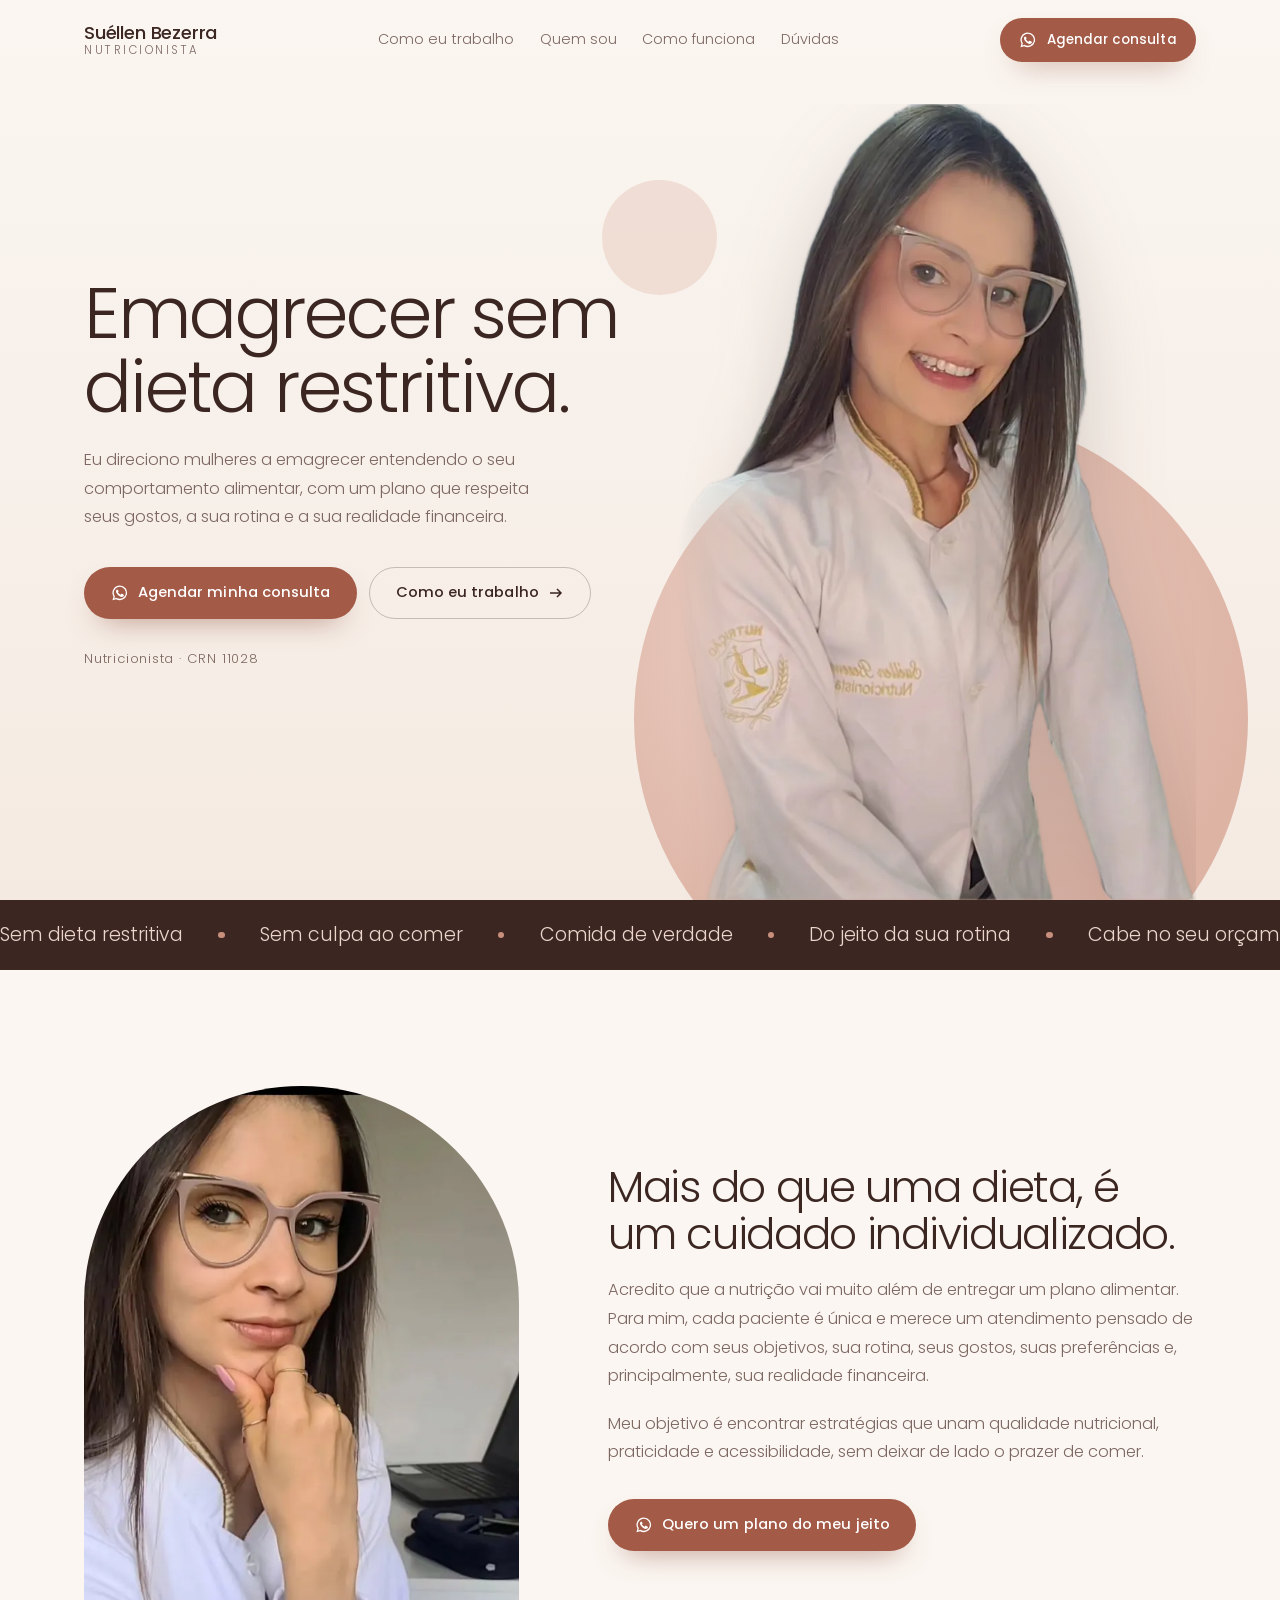
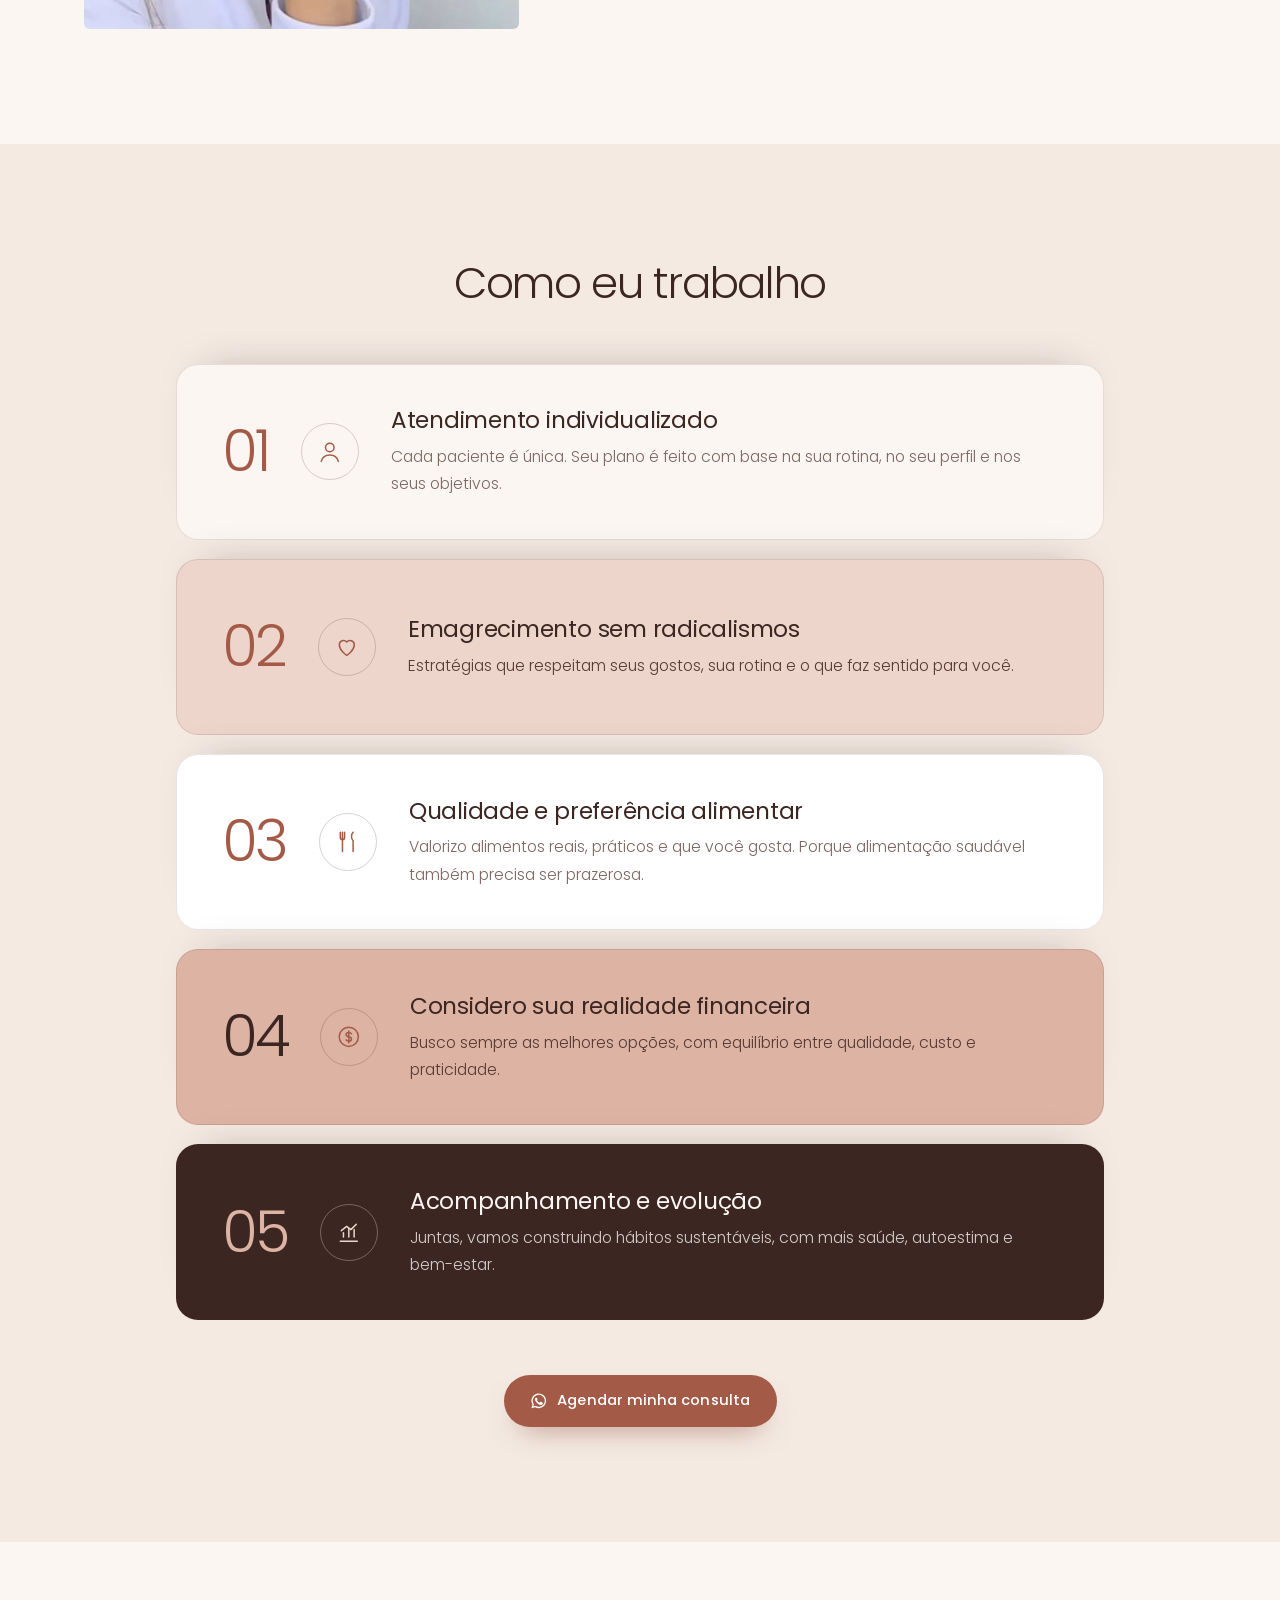
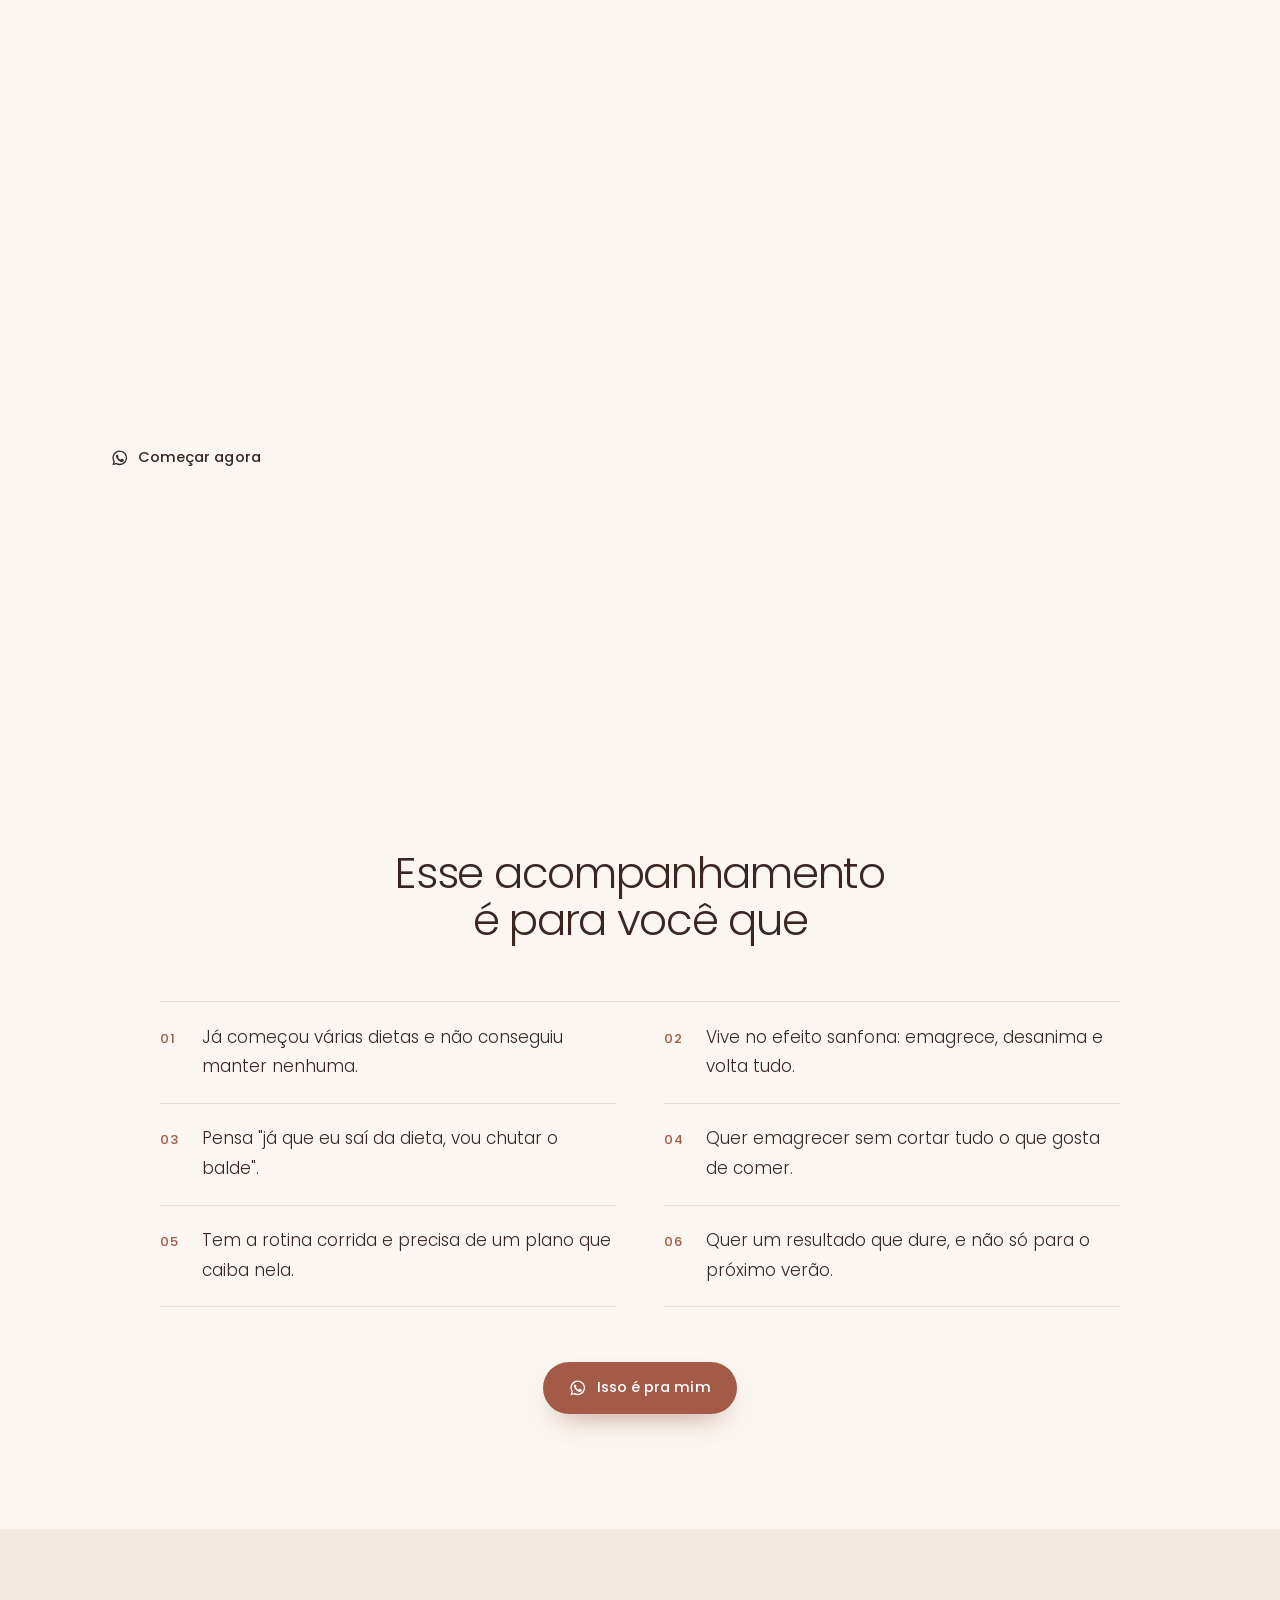
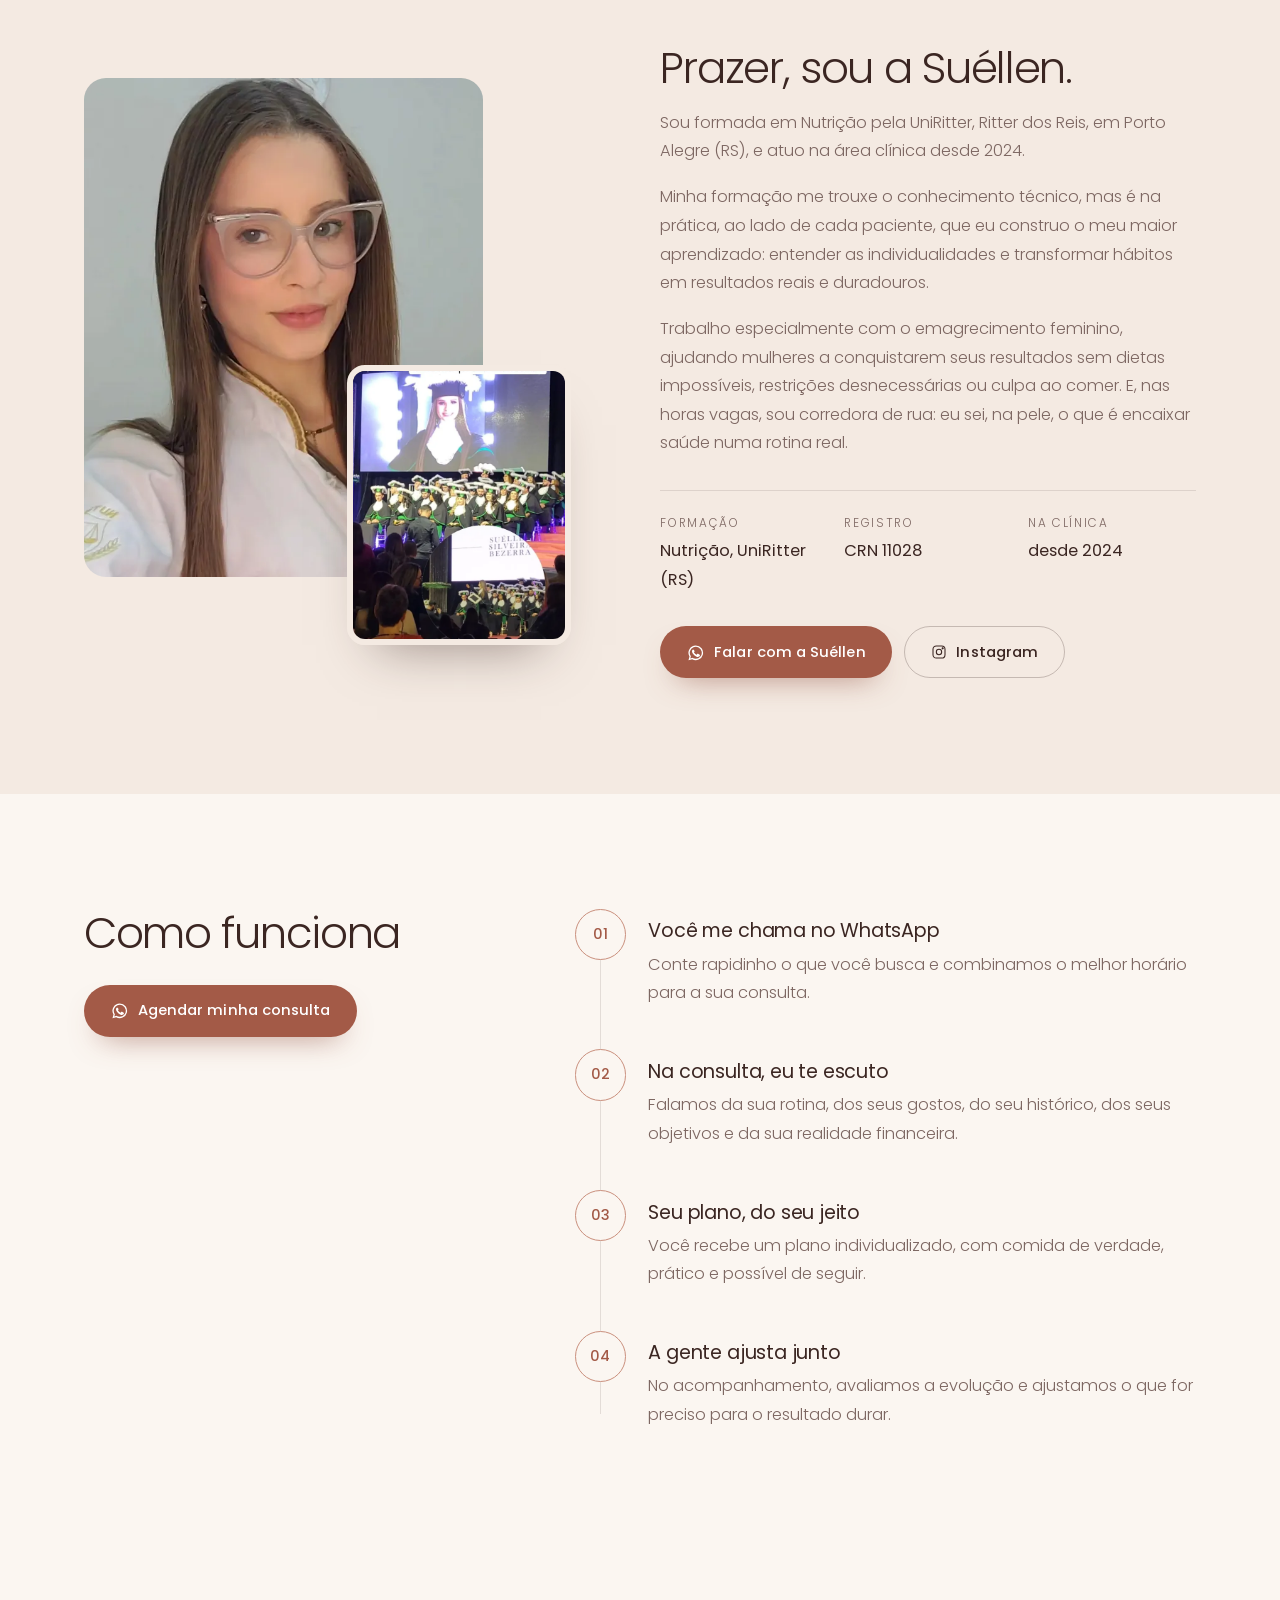
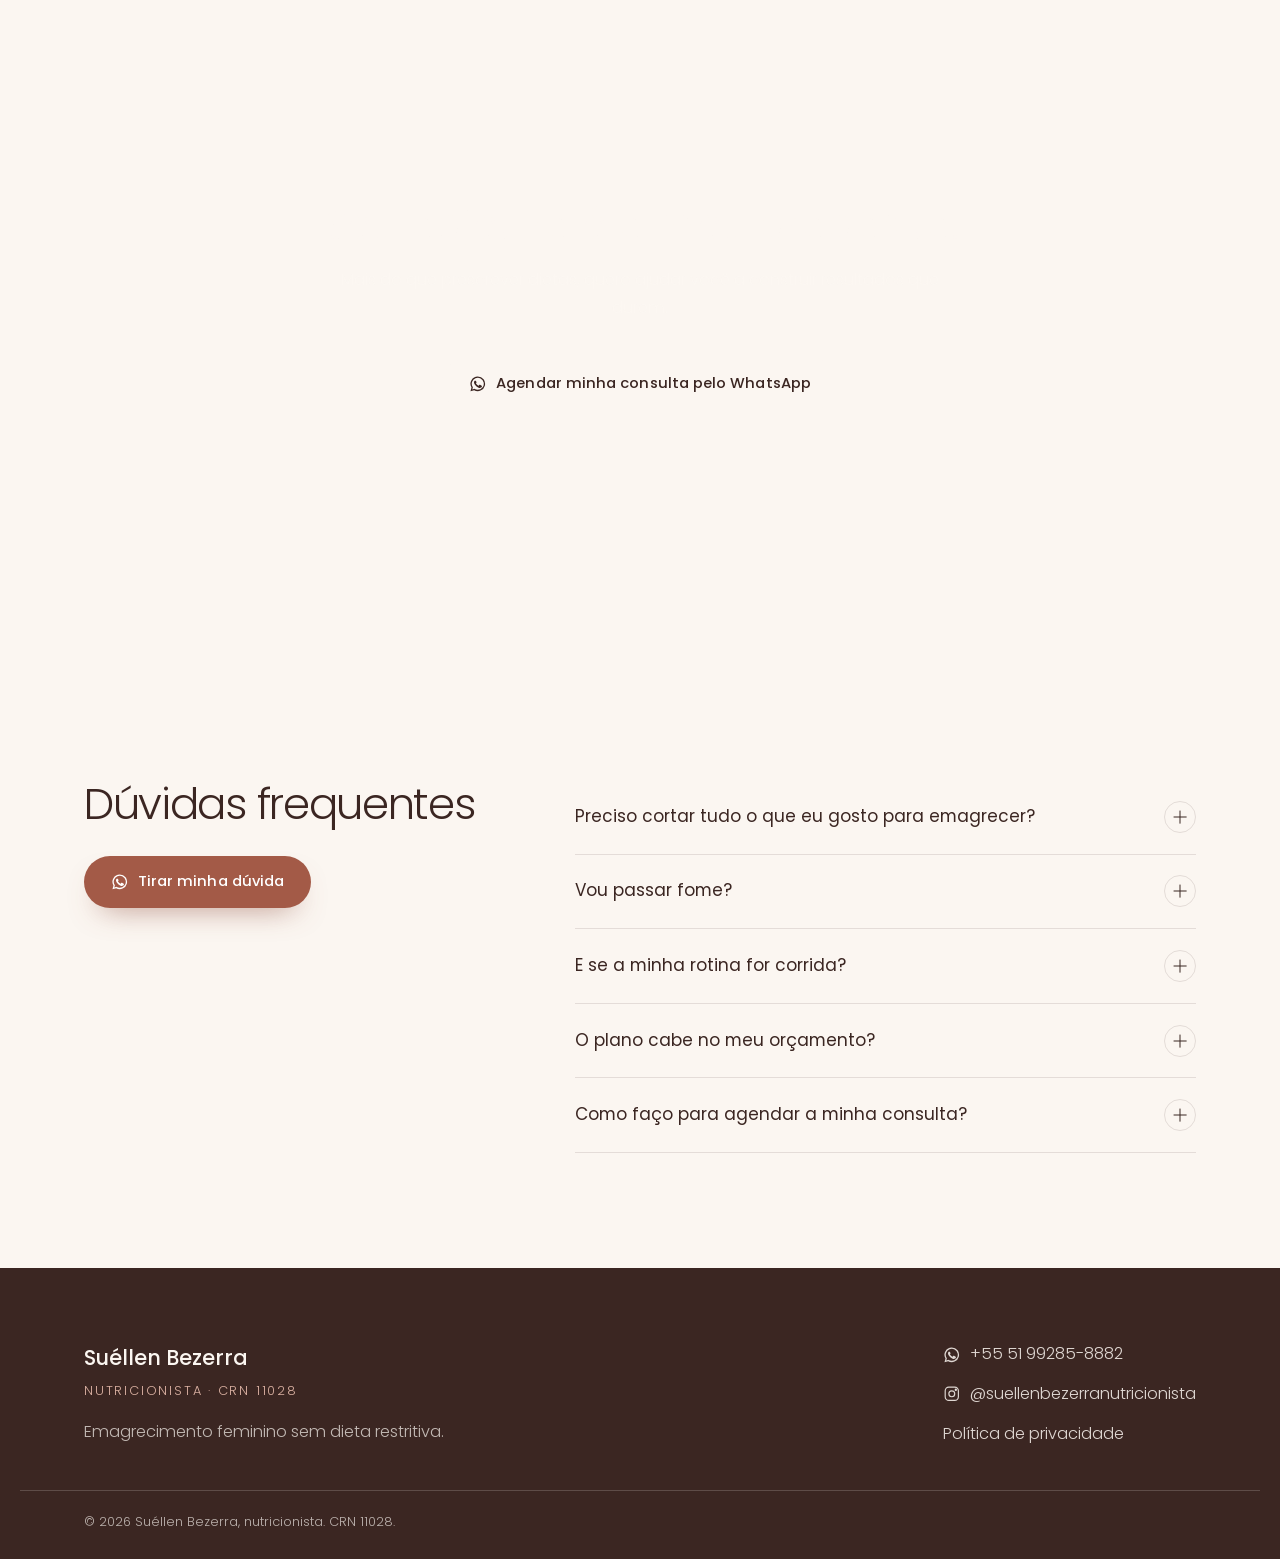
==== index.html @ 3ba5d3b3 "feat: Suellen Bezerra nutritionist landing with booking CTAs, parallax bands and stacked pillars Co-" ====
<!doctype html>
<html lang="pt-BR">
<head>
<meta charset="utf-8">
<meta name="viewport" content="width=device-width,initial-scale=1,viewport-fit=cover">
<title>Suéllen Bezerra | Nutricionista: emagrecimento feminino sem dieta restritiva</title>
<meta name="description" content="Nutricionista Suéllen Bezerra (CRN 11028): emagrecimento feminino sem dieta restritiva, com plano individualizado que respeita seus gostos, sua rotina e seu orçamento. Agende pelo WhatsApp.">
<meta name="robots" content="noindex,nofollow">
<link rel="canonical" href="https://suellenbezerra.vercel.app/">
<meta name="theme-color" content="#FBF6F1">
<meta property="og:type" content="website"><meta property="og:locale" content="pt_BR"><meta property="og:site_name" content="Suéllen Bezerra, nutricionista">
<meta property="og:title" content="Suéllen Bezerra | Nutricionista: emagrecimento feminino sem dieta restritiva"><meta property="og:description" content="Nutricionista Suéllen Bezerra (CRN 11028): emagrecimento feminino sem dieta restritiva, com plano individualizado que respeita seus gostos, sua rotina e seu orçamento. Agende pelo WhatsApp."><meta property="og:url" content="https://suellenbezerra.vercel.app/">
<meta property="og:image" content="https://suellenbezerra.vercel.app/assets/img/og-image.jpg"><meta name="twitter:card" content="summary_large_image">
<link rel="icon" href="/assets/img/favicon.png" type="image/png"><link rel="apple-touch-icon" href="/assets/img/apple-touch-icon.png">
<link rel="preload" href="/assets/fonts/poppins-300.woff2" as="font" type="font/woff2" crossorigin>
<link rel="preload" href="/assets/fonts/poppins-500.woff2" as="font" type="font/woff2" crossorigin>
<link rel="preload" as="image" imagesrcset="/assets/img/fotos/hero-700.webp 700w, /assets/img/fotos/hero-1100.webp 1100w" imagesizes="(max-width:760px) 100vw, 46vw" fetchpriority="high">
<script>document.documentElement.classList.add('js')</script>
<style>@font-face{font-family:"Poppins";src:url(/assets/fonts/poppins-300.woff2) format("woff2");font-weight:300;font-display:swap}@font-face{font-family:"Poppins";src:url(/assets/fonts/poppins-400.woff2) format("woff2");font-weight:400;font-display:swap}@font-face{font-family:"Poppins";src:url(/assets/fonts/poppins-500.woff2) format("woff2");font-weight:500;font-display:swap}@font-face{font-family:"Sans Reserva";src:local("Arial");size-adjust:112.5%}:root{--papel:#FBF6F1;--papel-2:#F4EAE2;--rose:#EDD5CB;--rose-2:#DDB3A4;--rose-3:#C98F7D;--terra:#A35A47;--terra-2:#8C4A39;--cacau:#3B2622;--cacau-2:#2B1B18;--tinta:#3B2622;--muted:#7D6762;--linha:rgba(59,38,34,.12);--linha-c:rgba(251,246,241,.18);--sans:"Poppins","Sans Reserva",Arial,sans-serif;--t-hero:clamp(2.6rem,5.6vw,5.4rem);--t-h2:clamp(1.9rem,3.4vw,3.2rem);--gutter:clamp(1.25rem,5vw,4rem);--maxw:1240px;--sec:clamp(4.5rem,9vw,8rem);--ease:cubic-bezier(.2,.8,.3,1);--r:22px}*,*::before,*::after{box-sizing:border-box}html{-webkit-text-size-adjust:100%;scroll-padding-top:6rem}body{margin:0;background:var(--papel);color:var(--tinta);font:300 1.02rem/1.75 var(--sans);-webkit-font-smoothing:antialiased;overflow-x:clip}img{display:block;max-width:100%;height:auto}a{color:inherit;text-decoration:none}h1,h2,h3,p,ul,ol,dl,dd,figure{margin:0}h1,h2{font-weight:300;line-height:1.08;letter-spacing:-.03em;text-wrap:balance}h3{font-weight:500;font-size:1.08rem;line-height:1.35;letter-spacing:-.01em}.wrap{width:100%;max-width:var(--maxw);margin-inline:auto;padding-inline:var(--gutter)}:focus-visible{outline:2px solid var(--terra);outline-offset:3px;border-radius:6px}::selection{background:var(--rose-2);color:var(--cacau)}.btn{display:inline-flex;align-items:center;justify-content:center;gap:.6rem;min-height:3.25rem;padding:.7rem 1.6rem;border-radius:999px;border:1px solid transparent;font:500 .92rem/1.2 var(--sans);letter-spacing:.005em;cursor:pointer;transition:background-color .35s var(--ease),color .35s var(--ease),border-color .35s var(--ease),transform .35s var(--ease),box-shadow .35s var(--ease)}.btn svg{width:1.1rem;height:1.1rem;flex:none}.btn:active{transform:scale(.98)}.btn--pri{background:var(--terra);color:#fff;box-shadow:0 14px 30px -16px rgba(140,74,57,.7)}.btn--pri:hover{background:var(--terra-2)}.btn--claro{background:var(--papel);color:var(--cacau)}.btn--claro:hover{background:var(--rose)}.btn--linha{border-color:rgba(59,38,34,.25);color:var(--tinta)}.btn--linha:hover{border-color:var(--terra);color:var(--terra)}.btn--linha svg{width:1rem;height:1rem}.ctas{display:flex;flex-wrap:wrap;gap:.75rem}.top{position:fixed;inset:0 0 auto 0;z-index:60;transition:background-color .4s var(--ease),box-shadow .4s var(--ease)}.top.solid{background:rgba(251,246,241,.9);-webkit-backdrop-filter:blur(14px);backdrop-filter:blur(14px);box-shadow:0 1px 0 var(--linha)}.top__in{display:flex;align-items:center;justify-content:space-between;gap:1.5rem;height:5rem}.marca{display:flex;flex-direction:column;line-height:1.15}.marca b{font-weight:500;font-size:1.12rem;letter-spacing:-.01em}.marca span{font-size:.72rem;letter-spacing:.22em;text-transform:uppercase;color:var(--muted)}.nav{display:flex;gap:1.6rem;font-size:.9rem;color:var(--muted)}.nav a{transition:color .3s}.nav a:hover{color:var(--terra)}.top .btn{min-height:2.75rem;padding:.5rem 1.15rem;font-size:.84rem}.capa{position:relative;min-height:100svh;display:flex;align-items:center;overflow:hidden;isolation:isolate;background:linear-gradient(180deg,var(--papel) 0%,var(--papel-2) 100%)}.capa__fundo{position:absolute;inset:0;z-index:-2;pointer-events:none}.capa__fundo i{position:absolute;border-radius:50%;background:radial-gradient(circle at 40% 35%,var(--rose) 0%,var(--rose-2) 70%)}.capa__fundo i:first-child{width:min(48vw,44rem);aspect-ratio:1;right:calc(var(--gutter) * .5);bottom:-14%}.capa__fundo i:last-child{width:clamp(5rem,9vw,8rem);aspect-ratio:1;right:44%;top:20%;background:var(--rose);opacity:.7}.capa__foto{position:absolute;right:max(var(--gutter),calc((100vw - var(--maxw)) / 2 + var(--gutter)));bottom:0;z-index:-1}.capa__foto img{height:min(calc(100svh - 6.5rem),54rem);width:auto;max-width:46vw;object-fit:contain;object-position:bottom;filter:drop-shadow(0 30px 40px rgba(59,38,34,.18));-webkit-mask-image:linear-gradient(90deg,transparent 0,#000 16%);mask-image:linear-gradient(90deg,transparent 0,#000 16%)}.capa__in{padding-block:7rem 4rem}.capa__txt{max-width:34rem}.capa h1{font-size:var(--t-hero);line-height:1.02}.capa__txt>p:not(.capa__crn){margin-top:1.4rem;font-size:clamp(1.02rem,1.2vw,1.16rem);color:var(--muted);max-width:30rem}.capa .ctas{margin-top:2.2rem}.capa__crn{margin-top:1.8rem;font-size:.82rem;letter-spacing:.06em;color:var(--muted)}.faixa{overflow:hidden;background:var(--cacau);color:var(--rose);padding-block:1.15rem}.faixa__t{display:flex;width:max-content;animation:corre 38s linear infinite}.faixa__t span{flex:none;margin-right:2.2rem;font-size:clamp(1rem,1.5vw,1.3rem);white-space:nowrap}.faixa__t i{flex:none;margin-right:2.2rem;align-self:center;width:.4rem;height:.4rem;border-radius:50%;background:var(--rose-3)}@keyframes corre{to{transform:translate3d(-50%,0,0)}}.sec{position:relative;padding-block:var(--sec)}.cab{text-align:center;max-width:46rem;margin:0 auto clamp(2.4rem,5vw,3.6rem)}.cab h2{font-size:var(--t-h2)}.fim{display:flex;justify-content:center;margin-top:clamp(2.4rem,5vw,3.4rem)}.cuidado__in{display:grid;grid-template-columns:.85fr 1.15fr;gap:clamp(2rem,7vw,6rem);align-items:center}.cuidado__foto{position:relative;border-radius:999px 999px 26px 26px;overflow:hidden;aspect-ratio:4/5;background:var(--rose)}.cuidado__foto img{width:100%;height:100%;object-fit:cover}.cuidado h2{font-size:var(--t-h2)}.cuidado__txt p{margin-top:1.2rem;color:var(--muted)}.cuidado__txt .ctas{margin-top:2rem}.pilares-sec{position:relative;padding-block:var(--sec);background:var(--papel-2)}.pilares{display:flex;flex-direction:column;gap:1.2rem;max-width:58rem;margin-inline:auto}.pilar{position:sticky;top:calc(6.4rem + var(--i) * 1.1rem);display:grid;grid-template-columns:auto auto 1fr;grid-template-areas:"n ic t" "n ic p";column-gap:clamp(1rem,3vw,2rem);row-gap:.4rem;align-items:center;min-height:11rem;padding:clamp(1.6rem,3.5vw,2.4rem) clamp(1.4rem,4vw,2.8rem);border-radius:var(--r);background:var(--papel);border:1px solid var(--linha);box-shadow:0 -20px 40px -30px rgba(59,38,34,.35)}.pilar:nth-child(2){background:var(--rose)}.pilar:nth-child(3){background:#fff}.pilar:nth-child(4){background:var(--rose-2)}.pilar:nth-child(5){background:var(--cacau);color:var(--papel);border-color:transparent}.pilar:nth-child(5) p{color:rgba(251,246,241,.8)}.pilar:nth-child(5) .pilar__n{color:var(--rose-2)}.pilar:nth-child(2) p,.pilar:nth-child(4) p{color:#563A33}.pilar:nth-child(4) .pilar__n{color:var(--cacau)}.pilar:nth-child(5) .pilar__ic{border-color:rgba(251,246,241,.3);color:var(--rose)}.pilar__n{grid-area:n;font-size:clamp(2.4rem,5vw,3.6rem);font-weight:300;letter-spacing:-.04em;line-height:1;color:var(--terra)}.pilar__ic{grid-area:ic;display:grid;place-items:center;width:3.6rem;height:3.6rem;border-radius:50%;border:1px solid rgba(59,38,34,.2);color:var(--terra)}.pilar__ic svg{width:1.6rem;height:1.6rem}.pilar h3{grid-area:t;align-self:end;font-size:clamp(1.15rem,1.8vw,1.45rem);font-weight:400}.pilar p{grid-area:p;align-self:start;color:var(--muted);font-size:.98rem}.frase,.final{position:relative;clip-path:inset(0);color:var(--papel);isolation:isolate}.frase__bg,.final__bg{position:fixed;inset:0;z-index:-1}.frase__bg img,.final__bg img{width:100%;height:100%;object-fit:cover;object-position:65% 0%}.frase__bg::after,.final__bg::after{content:"";position:absolute;inset:0;background:linear-gradient(90deg,rgba(43,27,24,.94) 0%,rgba(43,27,24,.78) 45%,rgba(43,27,24,.35) 100%)}.frase{min-height:88svh;display:flex;align-items:center}.frase__txt{max-width:44rem;padding-block:var(--sec)}.frase__grande{font-size:clamp(1.7rem,3.2vw,2.9rem);font-weight:300;line-height:1.25;letter-spacing:-.02em}.frase .ctas{margin-top:2.2rem}.final{min-height:80svh;display:flex;align-items:center;text-align:center}.final__bg::after{background:radial-gradient(80% 80% at 50% 50%,rgba(43,27,24,.7),rgba(43,27,24,.92))}.final__txt{max-width:40rem;margin-inline:auto;padding-block:var(--sec)}.final h2{font-size:var(--t-h2)}.final p{margin:1.2rem auto 0;color:rgba(251,246,241,.82)}.final .ctas{justify-content:center;margin-top:2.2rem}.quem__lista{display:grid;grid-template-columns:repeat(2,1fr);column-gap:clamp(1.5rem,4vw,3rem);margin:0 auto;padding:0;list-style:none;max-width:60rem;border-top:1px solid var(--linha)}.quem__lista li{display:grid;grid-template-columns:2.6rem 1fr;align-items:baseline;padding:1.3rem 0;border-bottom:1px solid var(--linha);font-size:1.06rem}.quem__lista span{font-size:.82rem;font-weight:500;letter-spacing:.1em;color:var(--terra)}.sobre{background:var(--papel-2)}.sobre__in{display:grid;grid-template-columns:1fr 1.1fr;gap:clamp(2rem,7vw,6rem);align-items:center}.sobre__fotos{position:relative;padding:0 18% 14% 0}.sobre__f1{border-radius:var(--r);overflow:hidden;aspect-ratio:4/5}.sobre__f1 img,.sobre__f2 img{width:100%;height:100%;object-fit:cover}.sobre__f2{position:absolute;right:0;bottom:0;width:46%;aspect-ratio:4/5;border-radius:18px;overflow:hidden;border:6px solid var(--papel-2);box-shadow:0 30px 50px -30px rgba(59,38,34,.5)}.sobre h2{font-size:var(--t-h2)}.sobre__txt p{margin-top:1.1rem;color:var(--muted)}.sobre__dados{display:grid;grid-template-columns:repeat(3,1fr);gap:1rem;margin-top:2rem;padding-top:1.4rem;border-top:1px solid var(--linha)}.sobre__dados dt{font-size:.74rem;letter-spacing:.14em;text-transform:uppercase;color:var(--muted)}.sobre__dados dd{margin-top:.2rem;font-weight:400}.sobre .ctas{margin-top:2rem}.passos-in{display:grid;grid-template-columns:.8fr 1.2fr;gap:clamp(2rem,6vw,5rem);align-items:start}.passos-cab{position:sticky;top:7rem;display:flex;flex-direction:column;align-items:flex-start;gap:1.8rem}.passos-cab h2{font-size:var(--t-h2)}.passos{position:relative;margin:0;padding:0;list-style:none}.passos::before{content:"";position:absolute;left:1.6rem;top:1rem;bottom:1rem;width:1px;background:var(--linha)}.passo{position:relative;display:grid;grid-template-columns:3.2rem 1fr;gap:1.4rem;padding-bottom:2.6rem}.passo:last-child{padding-bottom:0}.passo b{position:relative;display:grid;place-items:center;width:3.2rem;height:3.2rem;border-radius:50%;background:var(--papel);border:1px solid var(--rose-3);color:var(--terra);font-weight:500;font-size:.9rem}.passo h3{font-size:1.2rem;font-weight:400;padding-top:.6rem}.passo p{margin-top:.4rem;color:var(--muted)}.faq-sec{background:var(--papel)}.faq{display:grid;grid-template-columns:.8fr 1.2fr;gap:clamp(2rem,6vw,5rem);align-items:start}.faq__cab{position:sticky;top:7rem;display:flex;flex-direction:column;align-items:flex-start;gap:1.8rem}.faq__cab h2{font-size:var(--t-h2)}.faq__item{border-bottom:1px solid var(--linha)}.faq__item summary{display:flex;justify-content:space-between;align-items:center;gap:1rem;padding:1.3rem 0;cursor:pointer;list-style:none;font-size:1.06rem;font-weight:400}.faq__item summary::-webkit-details-marker{display:none}.faq__item summary i{position:relative;flex:none;width:2rem;height:2rem;border-radius:50%;border:1px solid var(--linha);transition:transform .4s var(--ease),background-color .3s}.faq__item summary i::before,.faq__item summary i::after{content:"";position:absolute;left:50%;top:50%;width:.8rem;height:1px;background:currentColor;transform:translate(-50%,-50%)}.faq__item summary i::after{transform:translate(-50%,-50%) rotate(90deg)}.faq__item[open] summary i{transform:rotate(45deg);background:var(--rose)}.faq__item p{padding:0 3rem 1.4rem 0;color:var(--muted)}.rod{background:var(--cacau);color:var(--papel);padding-block:clamp(3rem,6vw,4.5rem) 1.6rem}.rod__in{display:flex;justify-content:space-between;gap:2rem;flex-wrap:wrap}.rod__marca b{display:block;font-weight:500;font-size:1.3rem}.rod__marca span{font-size:.8rem;letter-spacing:.14em;text-transform:uppercase;color:var(--rose-2)}.rod__marca p{margin-top:.8rem;color:rgba(251,246,241,.7)}.rod__col{display:flex;flex-direction:column;gap:.7rem}.rod__col a{display:inline-flex;align-items:center;gap:.6rem;color:rgba(251,246,241,.85);transition:color .3s}.rod__col a:hover{color:var(--rose)}.rod__col svg{width:1.1rem;height:1.1rem}.rod__fim{margin-top:2.6rem;padding-top:1.3rem;border-top:1px solid var(--linha-c);font-size:.8rem;color:rgba(251,246,241,.68)}.zap{position:fixed;right:1.1rem;bottom:1.1rem;z-index:50;display:inline-flex;align-items:center;gap:.6rem;padding:.75rem 1.2rem .75rem .9rem;border-radius:999px;background:#1FAF5A;color:#fff;font-weight:500;font-size:.86rem;box-shadow:0 16px 34px -14px rgba(0,0,0,.45);transition:transform .35s var(--ease)}.zap svg{width:1.5rem;height:1.5rem}.zap:hover{transform:translateY(-2px)}.js .zap{opacity:0;transform:translateY(12px);pointer-events:none;transition:opacity .4s var(--ease),transform .4s var(--ease)}.js .zap.ver{opacity:1;transform:none;pointer-events:auto}.texto-pag{padding-top:8rem}.texto{max-width:46rem}.texto h1{font-size:var(--t-h2)}.texto h2{font-size:1.4rem;margin:2.2rem 0 .6rem}.texto p{color:var(--muted)}.obrigado{min-height:100svh;display:grid;place-items:center;text-align:center;padding:2rem}.obrigado__nome{font-weight:500;letter-spacing:.2em;text-transform:uppercase;font-size:.8rem;color:var(--muted)}.obrigado h1{margin-top:1rem;font-size:clamp(1.8rem,4vw,2.8rem)}.obrigado p{margin-top:.8rem;color:var(--muted)}.gira{width:2.6rem;height:2.6rem;margin:2rem auto;border-radius:50%;border:1.5px solid var(--linha);border-top-color:var(--terra);animation:gira 1s linear infinite}@keyframes gira{to{transform:rotate(360deg)}}.obrigado .ctas{justify-content:center}.js .rv{opacity:0;transform:translate3d(0,26px,0);transition:opacity .9s var(--ease),transform 1.1s var(--ease)}.js .rv.in{opacity:1;transform:none}.js .rv[data-d="1"]{transition-delay:.08s}.js .rv[data-d="2"]{transition-delay:.16s}@media (max-width:1000px){.nav{display:none}}@media (max-width:860px){.cuidado__in,.sobre__in,.passos-in,.faq{grid-template-columns:1fr}.passos-cab,.faq__cab{position:relative;top:0;align-items:center;text-align:center}.quem__lista{grid-template-columns:1fr}}@media (max-width:760px){.top__in{height:4.4rem}.top .btn{display:none}.marca b{font-size:1.02rem}.capa{flex-direction:column;align-items:stretch;min-height:0;background:var(--papel)}.capa__fundo i:first-child{width:min(104vw,50svh);left:50%;right:auto;bottom:auto;top:5.2rem;transform:translateX(-50%)}.capa__fundo i:last-child{display:none}.capa__foto{position:relative;right:auto;bottom:auto;width:100%;margin:4.4rem auto 0;display:flex;justify-content:center}.capa__foto img{height:min(54svh,118vw);max-width:100%}.capa__foto::after{content:"";position:absolute;inset:auto 0 0 0;height:32%;background:linear-gradient(0deg,var(--papel) 8%,rgba(251,246,241,0))}.capa__in{padding-block:0 3rem;margin-top:-4.5rem;position:relative;text-align:center}.capa__txt{margin-inline:auto}.capa__txt>p:not(.capa__crn){margin-inline:auto}.ctas{justify-content:center}.cuidado__txt,.sobre__txt,.frase__txt,.cab{text-align:center}.cuidado__foto{max-width:20rem;margin-inline:auto}.pilar{grid-template-columns:auto 1fr;grid-template-areas:"ic n" "t t" "p p";top:calc(5.4rem + var(--i) * .8rem);min-height:0;text-align:left}.pilar__n{justify-self:end;font-size:2.4rem}.pilar h3{margin-top:.6rem}.frase__bg,.final__bg{position:absolute}.frase,.final{clip-path:none;overflow:hidden}.frase__bg img,.final__bg img{object-position:50% 20%}.capa__foto img{-webkit-mask-image:none;mask-image:none}.frase__bg::after{background:linear-gradient(0deg,rgba(43,27,24,.95) 0%,rgba(43,27,24,.75) 60%,rgba(43,27,24,.55) 100%)}.sobre__fotos{max-width:24rem;margin-inline:auto}.sobre__dados{grid-template-columns:1fr 1fr 1fr;text-align:center}.faq__item p{padding-right:0}.rod__in{flex-direction:column;text-align:center;align-items:center}.rod__fim{text-align:center}.zap span{display:none}.zap{padding:.85rem}}@media (max-width:760px) and (max-height:720px){.capa__foto img{height:46svh}.capa__fundo i:first-child{width:44svh}.capa__txt>p:not(.capa__crn){margin-top:1rem}.capa .ctas{margin-top:1.4rem}}@media (prefers-reduced-motion:reduce){*,*::before,*::after{animation-duration:.01ms!important;animation-iteration-count:1!important;transition-duration:.01ms!important}.js .rv{opacity:1;transform:none}}</style>
<script type="application/ld+json">{"@context":"https://schema.org","@graph":[{"@type":["Person"],"@id":"https://suellenbezerra.vercel.app/#suellen","name":"Suéllen Bezerra","jobTitle":"Nutricionista","description":"Nutricionista clínica com foco em emagrecimento feminino sem dieta restritiva.","alumniOf":{"@type":"CollegeOrUniversity","name":"UniRitter, Centro Universitário Ritter dos Reis"},"hasCredential":{"@type":"EducationalOccupationalCredential","credentialCategory":"Registro profissional","name":"CRN 11028"},"image":"https://suellenbezerra.vercel.app/assets/img/og-image.jpg","sameAs":["https://www.instagram.com/suellenbezerranutricionista/"],"url":"https://suellenbezerra.vercel.app/"},{"@type":"MedicalBusiness","@id":"https://suellenbezerra.vercel.app/#consultorio","name":"Nutricionista Suéllen Bezerra","medicalSpecialty":"Nutrition","founder":{"@id":"https://suellenbezerra.vercel.app/#suellen"},"telephone":"+55 51 99285-8882","url":"https://suellenbezerra.vercel.app/","image":"https://suellenbezerra.vercel.app/assets/img/og-image.jpg","sameAs":["https://www.instagram.com/suellenbezerranutricionista/"],"areaServed":"BR","description":"Atendimento nutricional individualizado para mulheres que querem emagrecer sem dieta restritiva."},{"@type":"FAQPage","mainEntity":[{"@type":"Question","name":"Preciso cortar tudo o que eu gosto para emagrecer?","acceptedAnswer":{"@type":"Answer","text":"Não. O plano é montado com os alimentos que você gosta e que fazem parte da sua vida. A ideia é emagrecer sem radicalismos e sem culpa ao comer."}},{"@type":"Question","name":"Vou passar fome?","acceptedAnswer":{"@type":"Answer","text":"O objetivo é o contrário: comer bem, com volume e qualidade, fazendo escolhas mais inteligentes. Dieta que dá fome não se sustenta."}},{"@type":"Question","name":"E se a minha rotina for corrida?","acceptedAnswer":{"@type":"Answer","text":"O plano é feito em cima da sua rotina real, com opções práticas para os dias mais apertados."}},{"@type":"Question","name":"O plano cabe no meu orçamento?","acceptedAnswer":{"@type":"Answer","text":"Sim, esse é um dos pilares do meu trabalho. Busco sempre o equilíbrio entre qualidade, custo e praticidade."}},{"@type":"Question","name":"Como faço para agendar a minha consulta?","acceptedAnswer":{"@type":"Answer","text":"É só tocar em qualquer botão de agendamento: a conversa abre no meu WhatsApp e eu te passo horários, formato do atendimento e valores."}}]}]}</script>
</head>
<body>
<header class="top"><div class="wrap top__in">
  <a class="marca" href="/" aria-label="Suéllen Bezerra, início"><b>Suéllen Bezerra</b><span>Nutricionista</span></a>
  <nav class="nav" aria-label="Principal"><a href="/#como">Como eu trabalho</a><a href="/#sobre">Quem sou</a><a href="/#passos">Como funciona</a><a href="/#duvidas">Dúvidas</a></nav>
  <a class="btn btn--pri" href="/obrigado?c=topo"><svg viewBox="0 0 24 24" fill="currentColor" aria-hidden="true"><path d="M12 2a10 10 0 0 0-8.6 15.1L2 22l5-1.3A10 10 0 1 0 12 2zm0 18.2a8.2 8.2 0 0 1-4.2-1.1l-.3-.2-3 .8.8-2.9-.2-.3A8.2 8.2 0 1 1 12 20.2zm4.5-6.1c-.2-.1-1.5-.7-1.7-.8s-.4-.1-.6.1-.7.8-.8 1-.3.2-.5.1a6.7 6.7 0 0 1-3.3-2.9c-.2-.4.2-.4.7-1.3.1-.2 0-.3 0-.4l-.8-1.8c-.2-.5-.4-.4-.6-.4h-.5a1 1 0 0 0-.7.3 3 3 0 0 0-.9 2.2 5.2 5.2 0 0 0 1.1 2.7 11.8 11.8 0 0 0 4.5 4c1.7.7 2.4.8 3.2.6a2.8 2.8 0 0 0 1.8-1.3 2.3 2.3 0 0 0 .2-1.3c-.1-.1-.3-.2-.6-.3z"/></svg><span>Agendar consulta</span></a>
</div></header>
<main>

<section class="capa" id="inicio">
  <div class="capa__fundo" aria-hidden="true"><i></i><i></i></div>
  <div class="capa__foto" data-paralaxe><img src="/assets/img/fotos/hero-1100.webp" srcset="/assets/img/fotos/hero-700.webp 700w, /assets/img/fotos/hero-1100.webp 1100w" sizes="(max-width:760px) 100vw, 46vw" alt="Suéllen Bezerra, nutricionista, de jaleco branco e óculos, sorrindo" width="1100" height="1689" fetchpriority="high" decoding="async"></div>
  <div class="wrap capa__in">
    <div class="capa__txt">
      <h1>Emagrecer sem dieta restritiva.</h1>
      <p>Eu direciono mulheres a emagrecer entendendo o seu comportamento alimentar, com um plano que respeita seus gostos, a sua rotina e a sua realidade financeira.</p>
      <div class="ctas"><a class="btn btn--pri" href="/obrigado?c=hero"><svg viewBox="0 0 24 24" fill="currentColor" aria-hidden="true"><path d="M12 2a10 10 0 0 0-8.6 15.1L2 22l5-1.3A10 10 0 1 0 12 2zm0 18.2a8.2 8.2 0 0 1-4.2-1.1l-.3-.2-3 .8.8-2.9-.2-.3A8.2 8.2 0 1 1 12 20.2zm4.5-6.1c-.2-.1-1.5-.7-1.7-.8s-.4-.1-.6.1-.7.8-.8 1-.3.2-.5.1a6.7 6.7 0 0 1-3.3-2.9c-.2-.4.2-.4.7-1.3.1-.2 0-.3 0-.4l-.8-1.8c-.2-.5-.4-.4-.6-.4h-.5a1 1 0 0 0-.7.3 3 3 0 0 0-.9 2.2 5.2 5.2 0 0 0 1.1 2.7 11.8 11.8 0 0 0 4.5 4c1.7.7 2.4.8 3.2.6a2.8 2.8 0 0 0 1.8-1.3 2.3 2.3 0 0 0 .2-1.3c-.1-.1-.3-.2-.6-.3z"/></svg><span>Agendar minha consulta</span></a><a class="btn btn--linha" href="#como"><span>Como eu trabalho</span><svg viewBox="0 0 16 16" fill="none" aria-hidden="true"><path d="M2 8h11M9 4l4 4-4 4" stroke="currentColor" stroke-width="1.5"/></svg></a></div>
      <p class="capa__crn">Nutricionista · CRN 11028</p>
    </div>
  </div>
</section>
<div class="faixa" aria-hidden="true"><div class="faixa__t"><span>Sem dieta restritiva</span><i></i><span>Sem culpa ao comer</span><i></i><span>Comida de verdade</span><i></i><span>Do jeito da sua rotina</span><i></i><span>Cabe no seu orçamento</span><i></i><span>Resultados que duram</span><i></i><span>Sem dieta restritiva</span><i></i><span>Sem culpa ao comer</span><i></i><span>Comida de verdade</span><i></i><span>Do jeito da sua rotina</span><i></i><span>Cabe no seu orçamento</span><i></i><span>Resultados que duram</span><i></i><span>Sem dieta restritiva</span><i></i><span>Sem culpa ao comer</span><i></i><span>Comida de verdade</span><i></i><span>Do jeito da sua rotina</span><i></i><span>Cabe no seu orçamento</span><i></i><span>Resultados que duram</span><i></i></div></div>

<section class="sec cuidado"><div class="wrap cuidado__in">
  <div class="cuidado__foto rv"><img src="/assets/img/fotos/cuidado-1200.webp" srcset="/assets/img/fotos/cuidado-800.webp 800w, /assets/img/fotos/cuidado-1200.webp 1200w" sizes="(max-width:760px) 88vw, 36vw" alt="Suéllen Bezerra no consultório, de jaleco, com a mão no queixo" width="1200" height="1200" loading="lazy" decoding="async"></div>
  <div class="cuidado__txt rv" data-d="1">
    <h2>Mais do que uma dieta, é um cuidado individualizado.</h2>
    <p>Acredito que a nutrição vai muito além de entregar um plano alimentar. Para mim, cada paciente é única e merece um atendimento pensado de acordo com seus objetivos, sua rotina, seus gostos, suas preferências e, principalmente, sua realidade financeira.</p><p>Meu objetivo é encontrar estratégias que unam qualidade nutricional, praticidade e acessibilidade, sem deixar de lado o prazer de comer.</p>
    <div class="ctas"><a class="btn btn--pri" href="/obrigado?c=cuidado"><svg viewBox="0 0 24 24" fill="currentColor" aria-hidden="true"><path d="M12 2a10 10 0 0 0-8.6 15.1L2 22l5-1.3A10 10 0 1 0 12 2zm0 18.2a8.2 8.2 0 0 1-4.2-1.1l-.3-.2-3 .8.8-2.9-.2-.3A8.2 8.2 0 1 1 12 20.2zm4.5-6.1c-.2-.1-1.5-.7-1.7-.8s-.4-.1-.6.1-.7.8-.8 1-.3.2-.5.1a6.7 6.7 0 0 1-3.3-2.9c-.2-.4.2-.4.7-1.3.1-.2 0-.3 0-.4l-.8-1.8c-.2-.5-.4-.4-.6-.4h-.5a1 1 0 0 0-.7.3 3 3 0 0 0-.9 2.2 5.2 5.2 0 0 0 1.1 2.7 11.8 11.8 0 0 0 4.5 4c1.7.7 2.4.8 3.2.6a2.8 2.8 0 0 0 1.8-1.3 2.3 2.3 0 0 0 .2-1.3c-.1-.1-.3-.2-.6-.3z"/></svg><span>Quero um plano do meu jeito</span></a></div>
  </div>
</div></section>

<section class="pilares-sec" id="como"><div class="wrap">
  <div class="cab rv"><h2>Como eu trabalho</h2></div>
  <div class="pilares"><article class="pilar" style="--i:0">
      <span class="pilar__n">01</span><div class="pilar__ic"><svg viewBox="0 0 24 24" fill="none" stroke="currentColor" stroke-width="1.4" stroke-linecap="round" stroke-linejoin="round" aria-hidden="true"><circle cx="12" cy="8" r="4"/><path d="M4 21c1-4 4.5-6 8-6s7 2 8 6"/></svg></div>
      <h3>Atendimento individualizado</h3><p>Cada paciente é única. Seu plano é feito com base na sua rotina, no seu perfil e nos seus objetivos.</p></article><article class="pilar" style="--i:1">
      <span class="pilar__n">02</span><div class="pilar__ic"><svg viewBox="0 0 24 24" fill="none" stroke="currentColor" stroke-width="1.4" stroke-linecap="round" stroke-linejoin="round" aria-hidden="true"><path d="M12 20s-7-4.4-7-10a4 4 0 0 1 7-2.6A4 4 0 0 1 19 10c0 5.6-7 10-7 10z"/></svg></div>
      <h3>Emagrecimento sem radicalismos</h3><p>Estratégias que respeitam seus gostos, sua rotina e o que faz sentido para você.</p></article><article class="pilar" style="--i:2">
      <span class="pilar__n">03</span><div class="pilar__ic"><svg viewBox="0 0 24 24" fill="none" stroke="currentColor" stroke-width="1.4" stroke-linecap="round" stroke-linejoin="round" aria-hidden="true"><path d="M7 3v8M5 3v5a2 2 0 0 0 4 0V3M7 11v10M17 3c-2 2-2 6 0 8v10"/></svg></div>
      <h3>Qualidade e preferência alimentar</h3><p>Valorizo alimentos reais, práticos e que você gosta. Porque alimentação saudável também precisa ser prazerosa.</p></article><article class="pilar" style="--i:3">
      <span class="pilar__n">04</span><div class="pilar__ic"><svg viewBox="0 0 24 24" fill="none" stroke="currentColor" stroke-width="1.4" stroke-linecap="round" stroke-linejoin="round" aria-hidden="true"><circle cx="12" cy="12" r="9"/><path d="M14.5 9.2c-.5-.8-1.4-1.2-2.5-1.2-1.4 0-2.5.8-2.5 2s1.1 1.7 2.5 2 2.5.8 2.5 2-1.1 2-2.5 2c-1.1 0-2-.4-2.5-1.2M12 6.5v11"/></svg></div>
      <h3>Considero sua realidade financeira</h3><p>Busco sempre as melhores opções, com equilíbrio entre qualidade, custo e praticidade.</p></article><article class="pilar" style="--i:4">
      <span class="pilar__n">05</span><div class="pilar__ic"><svg viewBox="0 0 24 24" fill="none" stroke="currentColor" stroke-width="1.4" stroke-linecap="round" stroke-linejoin="round" aria-hidden="true"><path d="M4 20h16M7 16v-4M12 16V8M17 16v-7"/><path d="M5 10l5-4 4 3 5-5"/></svg></div>
      <h3>Acompanhamento e evolução</h3><p>Juntas, vamos construindo hábitos sustentáveis, com mais saúde, autoestima e bem-estar.</p></article></div>
  <div class="fim rv"><a class="btn btn--pri" href="/obrigado?c=pilares"><svg viewBox="0 0 24 24" fill="currentColor" aria-hidden="true"><path d="M12 2a10 10 0 0 0-8.6 15.1L2 22l5-1.3A10 10 0 1 0 12 2zm0 18.2a8.2 8.2 0 0 1-4.2-1.1l-.3-.2-3 .8.8-2.9-.2-.3A8.2 8.2 0 1 1 12 20.2zm4.5-6.1c-.2-.1-1.5-.7-1.7-.8s-.4-.1-.6.1-.7.8-.8 1-.3.2-.5.1a6.7 6.7 0 0 1-3.3-2.9c-.2-.4.2-.4.7-1.3.1-.2 0-.3 0-.4l-.8-1.8c-.2-.5-.4-.4-.6-.4h-.5a1 1 0 0 0-.7.3 3 3 0 0 0-.9 2.2 5.2 5.2 0 0 0 1.1 2.7 11.8 11.8 0 0 0 4.5 4c1.7.7 2.4.8 3.2.6a2.8 2.8 0 0 0 1.8-1.3 2.3 2.3 0 0 0 .2-1.3c-.1-.1-.3-.2-.6-.3z"/></svg><span>Agendar minha consulta</span></a></div>
</div></section>

<section class="frase" data-fundo><div class="frase__bg"><img src="/assets/img/fotos/frase-1200.webp" srcset="/assets/img/fotos/frase-800.webp 800w, /assets/img/fotos/frase-1200.webp 1200w" sizes="100vw" alt="" width="1200" height="1099" loading="lazy" decoding="async"></div><div class="wrap"><div class="frase__txt rv">
  <p class="frase__grande">Você não precisa viver em função de uma dieta. Precisa aprender a cuidar de si de uma forma que faça sentido para a sua vida.</p>
  <div class="ctas"><a class="btn btn--claro" href="/obrigado?c=frase"><svg viewBox="0 0 24 24" fill="currentColor" aria-hidden="true"><path d="M12 2a10 10 0 0 0-8.6 15.1L2 22l5-1.3A10 10 0 1 0 12 2zm0 18.2a8.2 8.2 0 0 1-4.2-1.1l-.3-.2-3 .8.8-2.9-.2-.3A8.2 8.2 0 1 1 12 20.2zm4.5-6.1c-.2-.1-1.5-.7-1.7-.8s-.4-.1-.6.1-.7.8-.8 1-.3.2-.5.1a6.7 6.7 0 0 1-3.3-2.9c-.2-.4.2-.4.7-1.3.1-.2 0-.3 0-.4l-.8-1.8c-.2-.5-.4-.4-.6-.4h-.5a1 1 0 0 0-.7.3 3 3 0 0 0-.9 2.2 5.2 5.2 0 0 0 1.1 2.7 11.8 11.8 0 0 0 4.5 4c1.7.7 2.4.8 3.2.6a2.8 2.8 0 0 0 1.8-1.3 2.3 2.3 0 0 0 .2-1.3c-.1-.1-.3-.2-.6-.3z"/></svg><span>Começar agora</span></a></div>
</div></div></section>

<section class="sec quem"><div class="wrap">
  <div class="cab rv"><h2>Esse acompanhamento é para você que</h2></div>
  <ul class="quem__lista"><li class="rv" data-d="0"><span>01</span>Já começou várias dietas e não conseguiu manter nenhuma.</li><li class="rv" data-d="1"><span>02</span>Vive no efeito sanfona: emagrece, desanima e volta tudo.</li><li class="rv" data-d="2"><span>03</span>Pensa &quot;já que eu saí da dieta, vou chutar o balde&quot;.</li><li class="rv" data-d="0"><span>04</span>Quer emagrecer sem cortar tudo o que gosta de comer.</li><li class="rv" data-d="1"><span>05</span>Tem a rotina corrida e precisa de um plano que caiba nela.</li><li class="rv" data-d="2"><span>06</span>Quer um resultado que dure, e não só para o próximo verão.</li></ul>
  <div class="fim rv"><a class="btn btn--pri" href="/obrigado?c=para-quem"><svg viewBox="0 0 24 24" fill="currentColor" aria-hidden="true"><path d="M12 2a10 10 0 0 0-8.6 15.1L2 22l5-1.3A10 10 0 1 0 12 2zm0 18.2a8.2 8.2 0 0 1-4.2-1.1l-.3-.2-3 .8.8-2.9-.2-.3A8.2 8.2 0 1 1 12 20.2zm4.5-6.1c-.2-.1-1.5-.7-1.7-.8s-.4-.1-.6.1-.7.8-.8 1-.3.2-.5.1a6.7 6.7 0 0 1-3.3-2.9c-.2-.4.2-.4.7-1.3.1-.2 0-.3 0-.4l-.8-1.8c-.2-.5-.4-.4-.6-.4h-.5a1 1 0 0 0-.7.3 3 3 0 0 0-.9 2.2 5.2 5.2 0 0 0 1.1 2.7 11.8 11.8 0 0 0 4.5 4c1.7.7 2.4.8 3.2.6a2.8 2.8 0 0 0 1.8-1.3 2.3 2.3 0 0 0 .2-1.3c-.1-.1-.3-.2-.6-.3z"/></svg><span>Isso é pra mim</span></a></div>
</div></section>

<section class="sec sobre" id="sobre"><div class="wrap sobre__in">
  <div class="sobre__fotos">
    <figure class="sobre__f1 rv"><img src="/assets/img/fotos/sobre-1200.webp" srcset="/assets/img/fotos/sobre-800.webp 800w, /assets/img/fotos/sobre-1200.webp 1200w" sizes="(max-width:760px) 70vw, 30vw" alt="Suéllen Bezerra de jaleco branco, sorrindo" width="1200" height="1200" loading="lazy" decoding="async"></figure>
    <figure class="sobre__f2 rv" data-d="1"><img src="/assets/img/fotos/formatura-900.webp" srcset="/assets/img/fotos/formatura-600.webp 600w, /assets/img/fotos/formatura-900.webp 900w" sizes="(max-width:760px) 46vw, 18vw" alt="Formatura de Suéllen Bezerra em Nutrição, com o nome dela no telão" width="900" height="1133" loading="lazy" decoding="async"></figure>
  </div>
  <div class="sobre__txt rv" data-d="1">
    <h2>Prazer, sou a Suéllen.</h2>
    <p>Sou formada em Nutrição pela UniRitter, Ritter dos Reis, em Porto Alegre (RS), e atuo na área clínica desde 2024.</p><p>Minha formação me trouxe o conhecimento técnico, mas é na prática, ao lado de cada paciente, que eu construo o meu maior aprendizado: entender as individualidades e transformar hábitos em resultados reais e duradouros.</p><p>Trabalho especialmente com o emagrecimento feminino, ajudando mulheres a conquistarem seus resultados sem dietas impossíveis, restrições desnecessárias ou culpa ao comer. E, nas horas vagas, sou corredora de rua: eu sei, na pele, o que é encaixar saúde numa rotina real.</p>
    <dl class="sobre__dados"><div><dt>Formação</dt><dd>Nutrição, UniRitter (RS)</dd></div><div><dt>Registro</dt><dd>CRN 11028</dd></div><div><dt>Na clínica</dt><dd>desde 2024</dd></div></dl>
    <div class="ctas"><a class="btn btn--pri" href="/obrigado?c=sobre"><svg viewBox="0 0 24 24" fill="currentColor" aria-hidden="true"><path d="M12 2a10 10 0 0 0-8.6 15.1L2 22l5-1.3A10 10 0 1 0 12 2zm0 18.2a8.2 8.2 0 0 1-4.2-1.1l-.3-.2-3 .8.8-2.9-.2-.3A8.2 8.2 0 1 1 12 20.2zm4.5-6.1c-.2-.1-1.5-.7-1.7-.8s-.4-.1-.6.1-.7.8-.8 1-.3.2-.5.1a6.7 6.7 0 0 1-3.3-2.9c-.2-.4.2-.4.7-1.3.1-.2 0-.3 0-.4l-.8-1.8c-.2-.5-.4-.4-.6-.4h-.5a1 1 0 0 0-.7.3 3 3 0 0 0-.9 2.2 5.2 5.2 0 0 0 1.1 2.7 11.8 11.8 0 0 0 4.5 4c1.7.7 2.4.8 3.2.6a2.8 2.8 0 0 0 1.8-1.3 2.3 2.3 0 0 0 .2-1.3c-.1-.1-.3-.2-.6-.3z"/></svg><span>Falar com a Suéllen</span></a><a class="btn btn--linha" href="https://www.instagram.com/suellenbezerranutricionista/" target="_blank" rel="noopener"><svg viewBox="0 0 24 24" fill="none" stroke="currentColor" stroke-width="1.6" aria-hidden="true"><rect x="3" y="3" width="18" height="18" rx="5"/><circle cx="12" cy="12" r="4"/><circle cx="17.5" cy="6.5" r=".8" fill="currentColor"/></svg><span>Instagram</span></a></div>
  </div>
</div></section>

<section class="sec passos-sec" id="passos"><div class="wrap passos-in">
  <div class="passos-cab rv"><h2>Como funciona</h2><a class="btn btn--pri" href="/obrigado?c=passos"><svg viewBox="0 0 24 24" fill="currentColor" aria-hidden="true"><path d="M12 2a10 10 0 0 0-8.6 15.1L2 22l5-1.3A10 10 0 1 0 12 2zm0 18.2a8.2 8.2 0 0 1-4.2-1.1l-.3-.2-3 .8.8-2.9-.2-.3A8.2 8.2 0 1 1 12 20.2zm4.5-6.1c-.2-.1-1.5-.7-1.7-.8s-.4-.1-.6.1-.7.8-.8 1-.3.2-.5.1a6.7 6.7 0 0 1-3.3-2.9c-.2-.4.2-.4.7-1.3.1-.2 0-.3 0-.4l-.8-1.8c-.2-.5-.4-.4-.6-.4h-.5a1 1 0 0 0-.7.3 3 3 0 0 0-.9 2.2 5.2 5.2 0 0 0 1.1 2.7 11.8 11.8 0 0 0 4.5 4c1.7.7 2.4.8 3.2.6a2.8 2.8 0 0 0 1.8-1.3 2.3 2.3 0 0 0 .2-1.3c-.1-.1-.3-.2-.6-.3z"/></svg><span>Agendar minha consulta</span></a></div>
  <ol class="passos"><li class="passo rv"><b>01</b><div><h3>Você me chama no WhatsApp</h3><p>Conte rapidinho o que você busca e combinamos o melhor horário para a sua consulta.</p></div></li><li class="passo rv"><b>02</b><div><h3>Na consulta, eu te escuto</h3><p>Falamos da sua rotina, dos seus gostos, do seu histórico, dos seus objetivos e da sua realidade financeira.</p></div></li><li class="passo rv"><b>03</b><div><h3>Seu plano, do seu jeito</h3><p>Você recebe um plano individualizado, com comida de verdade, prático e possível de seguir.</p></div></li><li class="passo rv"><b>04</b><div><h3>A gente ajusta junto</h3><p>No acompanhamento, avaliamos a evolução e ajustamos o que for preciso para o resultado durar.</p></div></li></ol>
</div></section>

<section class="final" data-fundo><div class="final__bg"><img src="/assets/img/fotos/final-1200.webp" srcset="/assets/img/fotos/final-800.webp 800w, /assets/img/fotos/final-1200.webp 1200w" sizes="100vw" alt="" width="1200" height="1312" loading="lazy" decoding="async"></div><div class="wrap"><div class="final__txt rv">
  <h2>Seu objetivo é o meu propósito.</h2>
  <p>Mais do que prescrever dietas, quero ajudar você a construir resultados que durem.</p>
  <div class="ctas"><a class="btn btn--claro" href="/obrigado?c=final"><svg viewBox="0 0 24 24" fill="currentColor" aria-hidden="true"><path d="M12 2a10 10 0 0 0-8.6 15.1L2 22l5-1.3A10 10 0 1 0 12 2zm0 18.2a8.2 8.2 0 0 1-4.2-1.1l-.3-.2-3 .8.8-2.9-.2-.3A8.2 8.2 0 1 1 12 20.2zm4.5-6.1c-.2-.1-1.5-.7-1.7-.8s-.4-.1-.6.1-.7.8-.8 1-.3.2-.5.1a6.7 6.7 0 0 1-3.3-2.9c-.2-.4.2-.4.7-1.3.1-.2 0-.3 0-.4l-.8-1.8c-.2-.5-.4-.4-.6-.4h-.5a1 1 0 0 0-.7.3 3 3 0 0 0-.9 2.2 5.2 5.2 0 0 0 1.1 2.7 11.8 11.8 0 0 0 4.5 4c1.7.7 2.4.8 3.2.6a2.8 2.8 0 0 0 1.8-1.3 2.3 2.3 0 0 0 .2-1.3c-.1-.1-.3-.2-.6-.3z"/></svg><span>Agendar minha consulta pelo WhatsApp</span></a></div>
</div></div></section>

<section class="sec faq-sec" id="duvidas"><div class="wrap faq">
  <div class="faq__cab rv"><h2>Dúvidas frequentes</h2><a class="btn btn--pri" href="/obrigado?c=faq"><svg viewBox="0 0 24 24" fill="currentColor" aria-hidden="true"><path d="M12 2a10 10 0 0 0-8.6 15.1L2 22l5-1.3A10 10 0 1 0 12 2zm0 18.2a8.2 8.2 0 0 1-4.2-1.1l-.3-.2-3 .8.8-2.9-.2-.3A8.2 8.2 0 1 1 12 20.2zm4.5-6.1c-.2-.1-1.5-.7-1.7-.8s-.4-.1-.6.1-.7.8-.8 1-.3.2-.5.1a6.7 6.7 0 0 1-3.3-2.9c-.2-.4.2-.4.7-1.3.1-.2 0-.3 0-.4l-.8-1.8c-.2-.5-.4-.4-.6-.4h-.5a1 1 0 0 0-.7.3 3 3 0 0 0-.9 2.2 5.2 5.2 0 0 0 1.1 2.7 11.8 11.8 0 0 0 4.5 4c1.7.7 2.4.8 3.2.6a2.8 2.8 0 0 0 1.8-1.3 2.3 2.3 0 0 0 .2-1.3c-.1-.1-.3-.2-.6-.3z"/></svg><span>Tirar minha dúvida</span></a></div>
  <div class="faq__lista rv" data-d="1"><details class="faq__item"><summary>Preciso cortar tudo o que eu gosto para emagrecer?<i aria-hidden="true"></i></summary><p>Não. O plano é montado com os alimentos que você gosta e que fazem parte da sua vida. A ideia é emagrecer sem radicalismos e sem culpa ao comer.</p></details><details class="faq__item"><summary>Vou passar fome?<i aria-hidden="true"></i></summary><p>O objetivo é o contrário: comer bem, com volume e qualidade, fazendo escolhas mais inteligentes. Dieta que dá fome não se sustenta.</p></details><details class="faq__item"><summary>E se a minha rotina for corrida?<i aria-hidden="true"></i></summary><p>O plano é feito em cima da sua rotina real, com opções práticas para os dias mais apertados.</p></details><details class="faq__item"><summary>O plano cabe no meu orçamento?<i aria-hidden="true"></i></summary><p>Sim, esse é um dos pilares do meu trabalho. Busco sempre o equilíbrio entre qualidade, custo e praticidade.</p></details><details class="faq__item"><summary>Como faço para agendar a minha consulta?<i aria-hidden="true"></i></summary><p>É só tocar em qualquer botão de agendamento: a conversa abre no meu WhatsApp e eu te passo horários, formato do atendimento e valores.</p></details></div>
</div></section>
</main>
<footer class="rod"><div class="wrap rod__in">
  <div class="rod__marca"><b>Suéllen Bezerra</b><span>Nutricionista · CRN 11028</span><p>Emagrecimento feminino sem dieta restritiva.</p></div>
  <div class="rod__col"><a href="/obrigado?c=rodape"><svg viewBox="0 0 24 24" fill="currentColor" aria-hidden="true"><path d="M12 2a10 10 0 0 0-8.6 15.1L2 22l5-1.3A10 10 0 1 0 12 2zm0 18.2a8.2 8.2 0 0 1-4.2-1.1l-.3-.2-3 .8.8-2.9-.2-.3A8.2 8.2 0 1 1 12 20.2zm4.5-6.1c-.2-.1-1.5-.7-1.7-.8s-.4-.1-.6.1-.7.8-.8 1-.3.2-.5.1a6.7 6.7 0 0 1-3.3-2.9c-.2-.4.2-.4.7-1.3.1-.2 0-.3 0-.4l-.8-1.8c-.2-.5-.4-.4-.6-.4h-.5a1 1 0 0 0-.7.3 3 3 0 0 0-.9 2.2 5.2 5.2 0 0 0 1.1 2.7 11.8 11.8 0 0 0 4.5 4c1.7.7 2.4.8 3.2.6a2.8 2.8 0 0 0 1.8-1.3 2.3 2.3 0 0 0 .2-1.3c-.1-.1-.3-.2-.6-.3z"/></svg> +55 51 99285-8882</a><a href="https://www.instagram.com/suellenbezerranutricionista/" target="_blank" rel="noopener"><svg viewBox="0 0 24 24" fill="none" stroke="currentColor" stroke-width="1.6" aria-hidden="true"><rect x="3" y="3" width="18" height="18" rx="5"/><circle cx="12" cy="12" r="4"/><circle cx="17.5" cy="6.5" r=".8" fill="currentColor"/></svg> @suellenbezerranutricionista</a><a href="/privacidade">Política de privacidade</a></div>
</div><p class="rod__fim wrap">© 2026 Suéllen Bezerra, nutricionista. CRN 11028.</p></footer>
<a class="zap" href="/obrigado?c=flutuante" aria-label="Agendar consulta pelo WhatsApp"><svg viewBox="0 0 24 24" fill="currentColor" aria-hidden="true"><path d="M12 2a10 10 0 0 0-8.6 15.1L2 22l5-1.3A10 10 0 1 0 12 2zm0 18.2a8.2 8.2 0 0 1-4.2-1.1l-.3-.2-3 .8.8-2.9-.2-.3A8.2 8.2 0 1 1 12 20.2zm4.5-6.1c-.2-.1-1.5-.7-1.7-.8s-.4-.1-.6.1-.7.8-.8 1-.3.2-.5.1a6.7 6.7 0 0 1-3.3-2.9c-.2-.4.2-.4.7-1.3.1-.2 0-.3 0-.4l-.8-1.8c-.2-.5-.4-.4-.6-.4h-.5a1 1 0 0 0-.7.3 3 3 0 0 0-.9 2.2 5.2 5.2 0 0 0 1.1 2.7 11.8 11.8 0 0 0 4.5 4c1.7.7 2.4.8 3.2.6a2.8 2.8 0 0 0 1.8-1.3 2.3 2.3 0 0 0 .2-1.3c-.1-.1-.3-.2-.6-.3z"/></svg><span>Agendar consulta</span></a>
<script src="/assets/js/site.js?v=f6ae2a6251" defer></script>
</body>
</html>
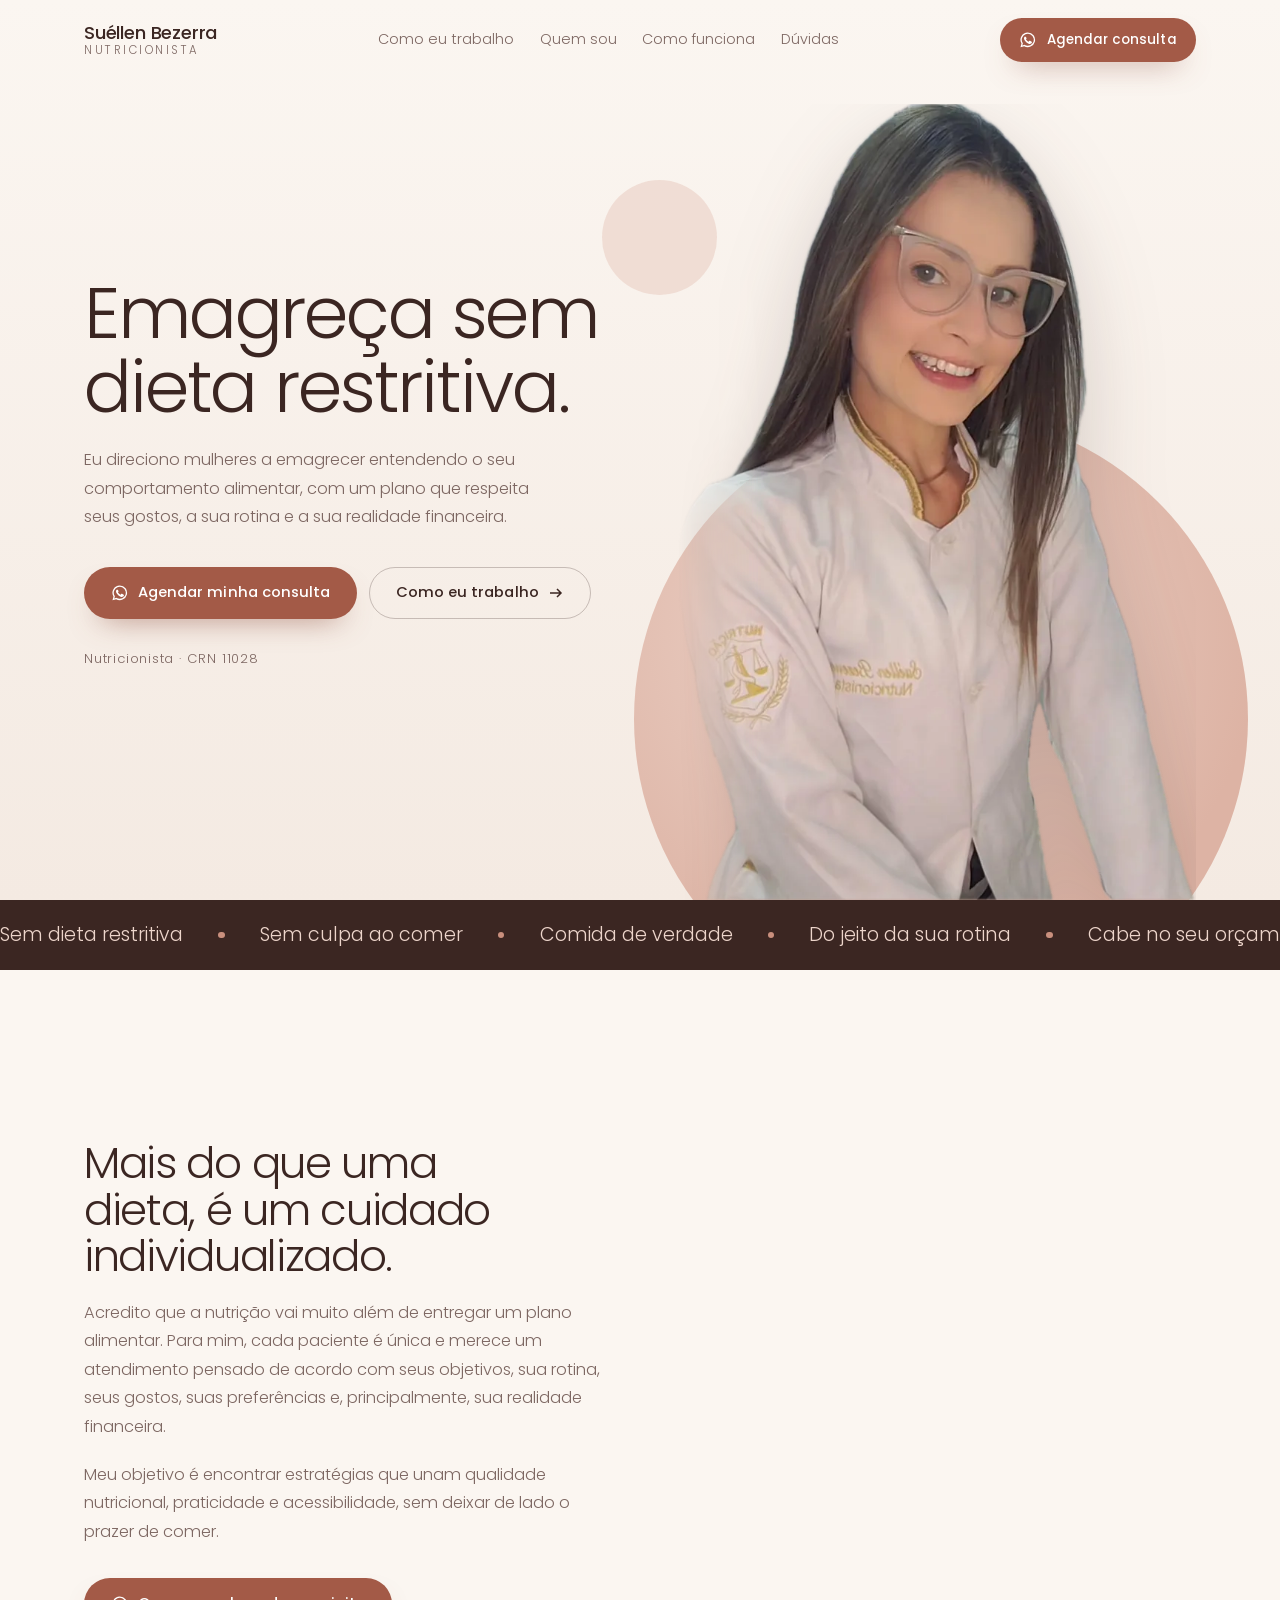
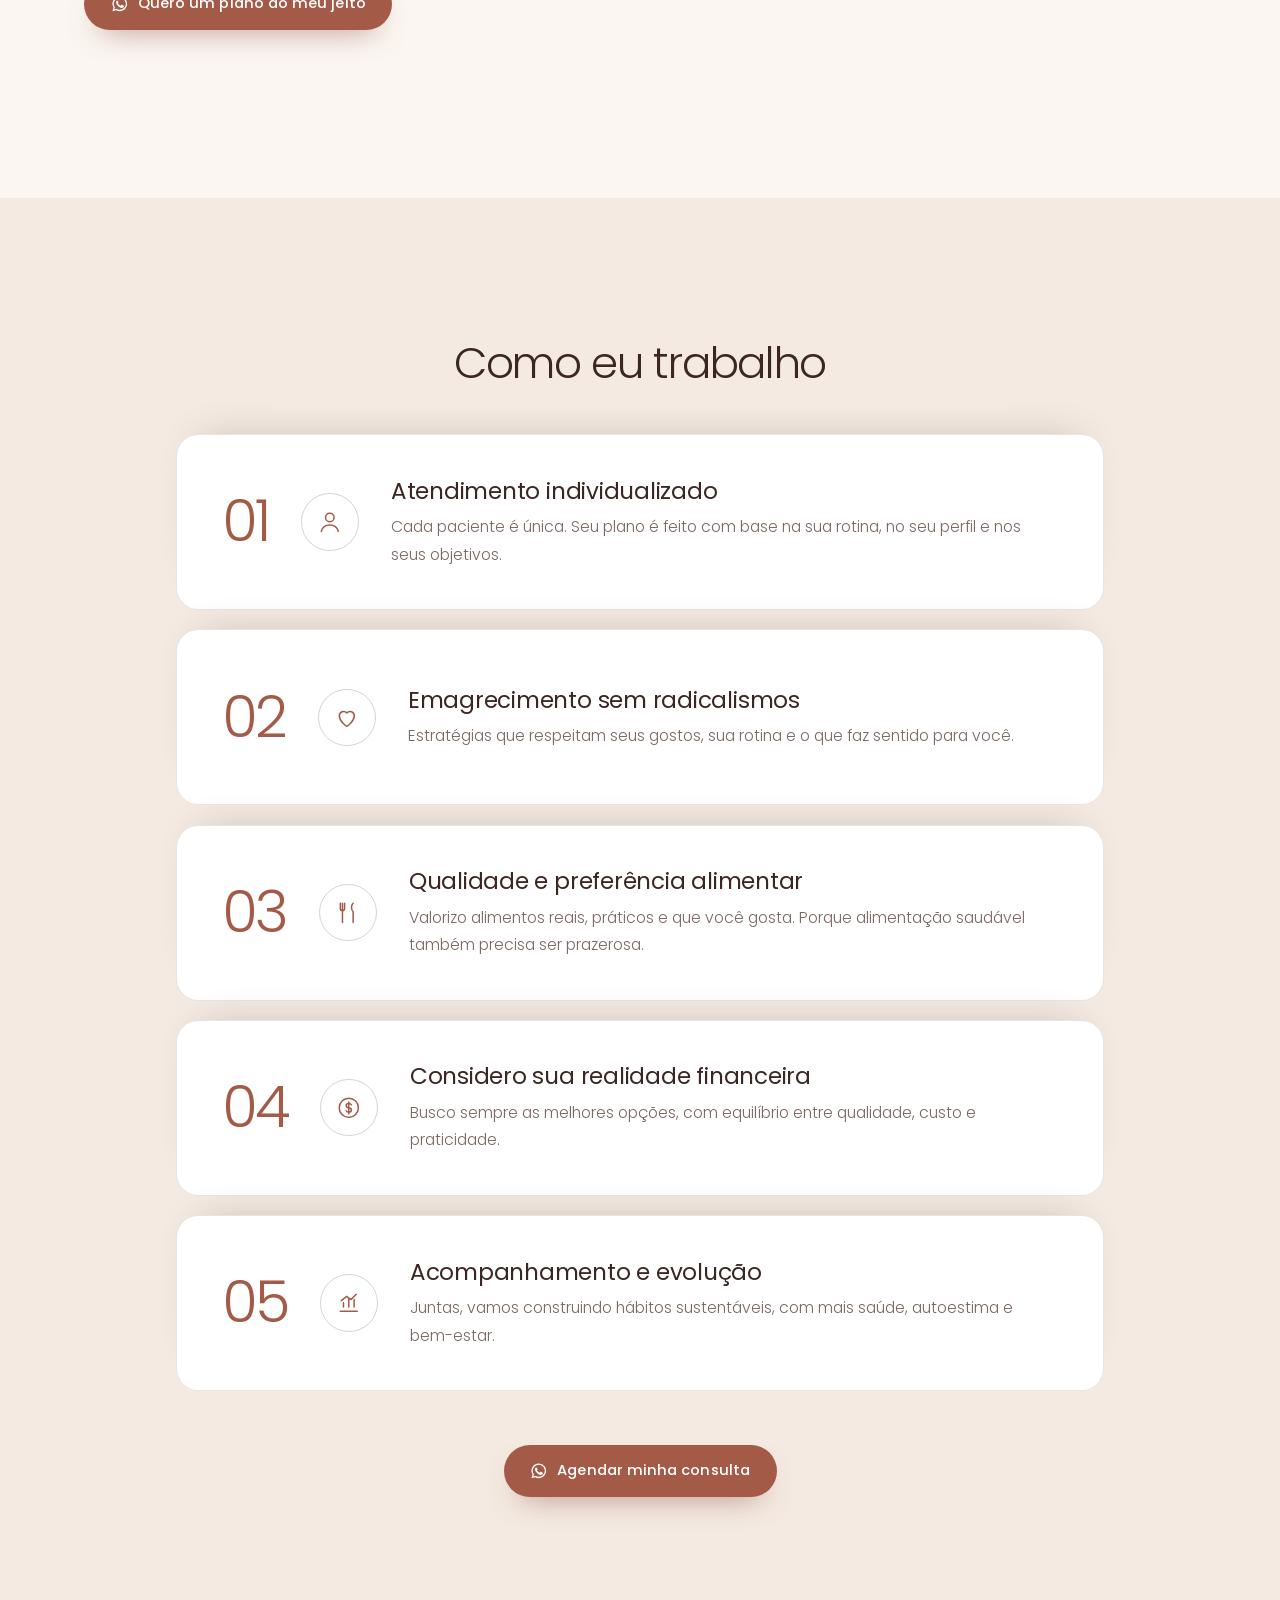
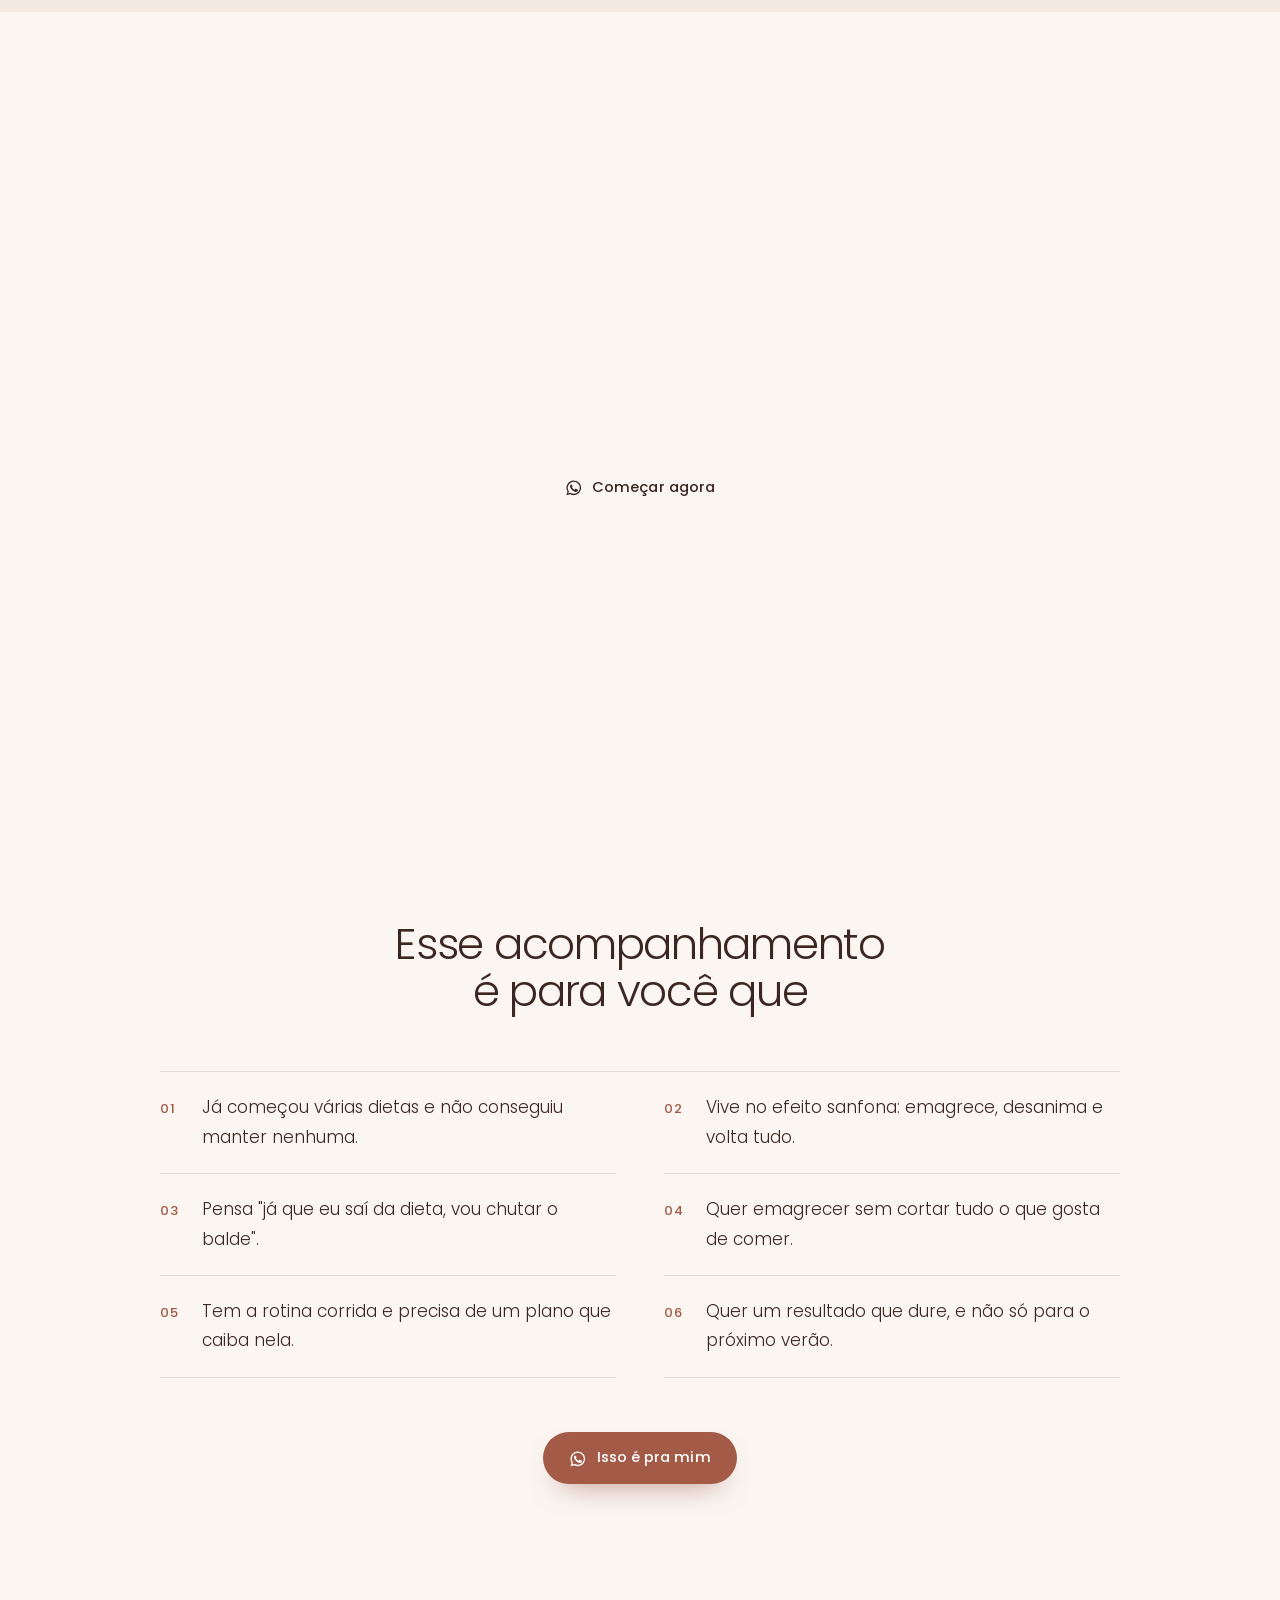
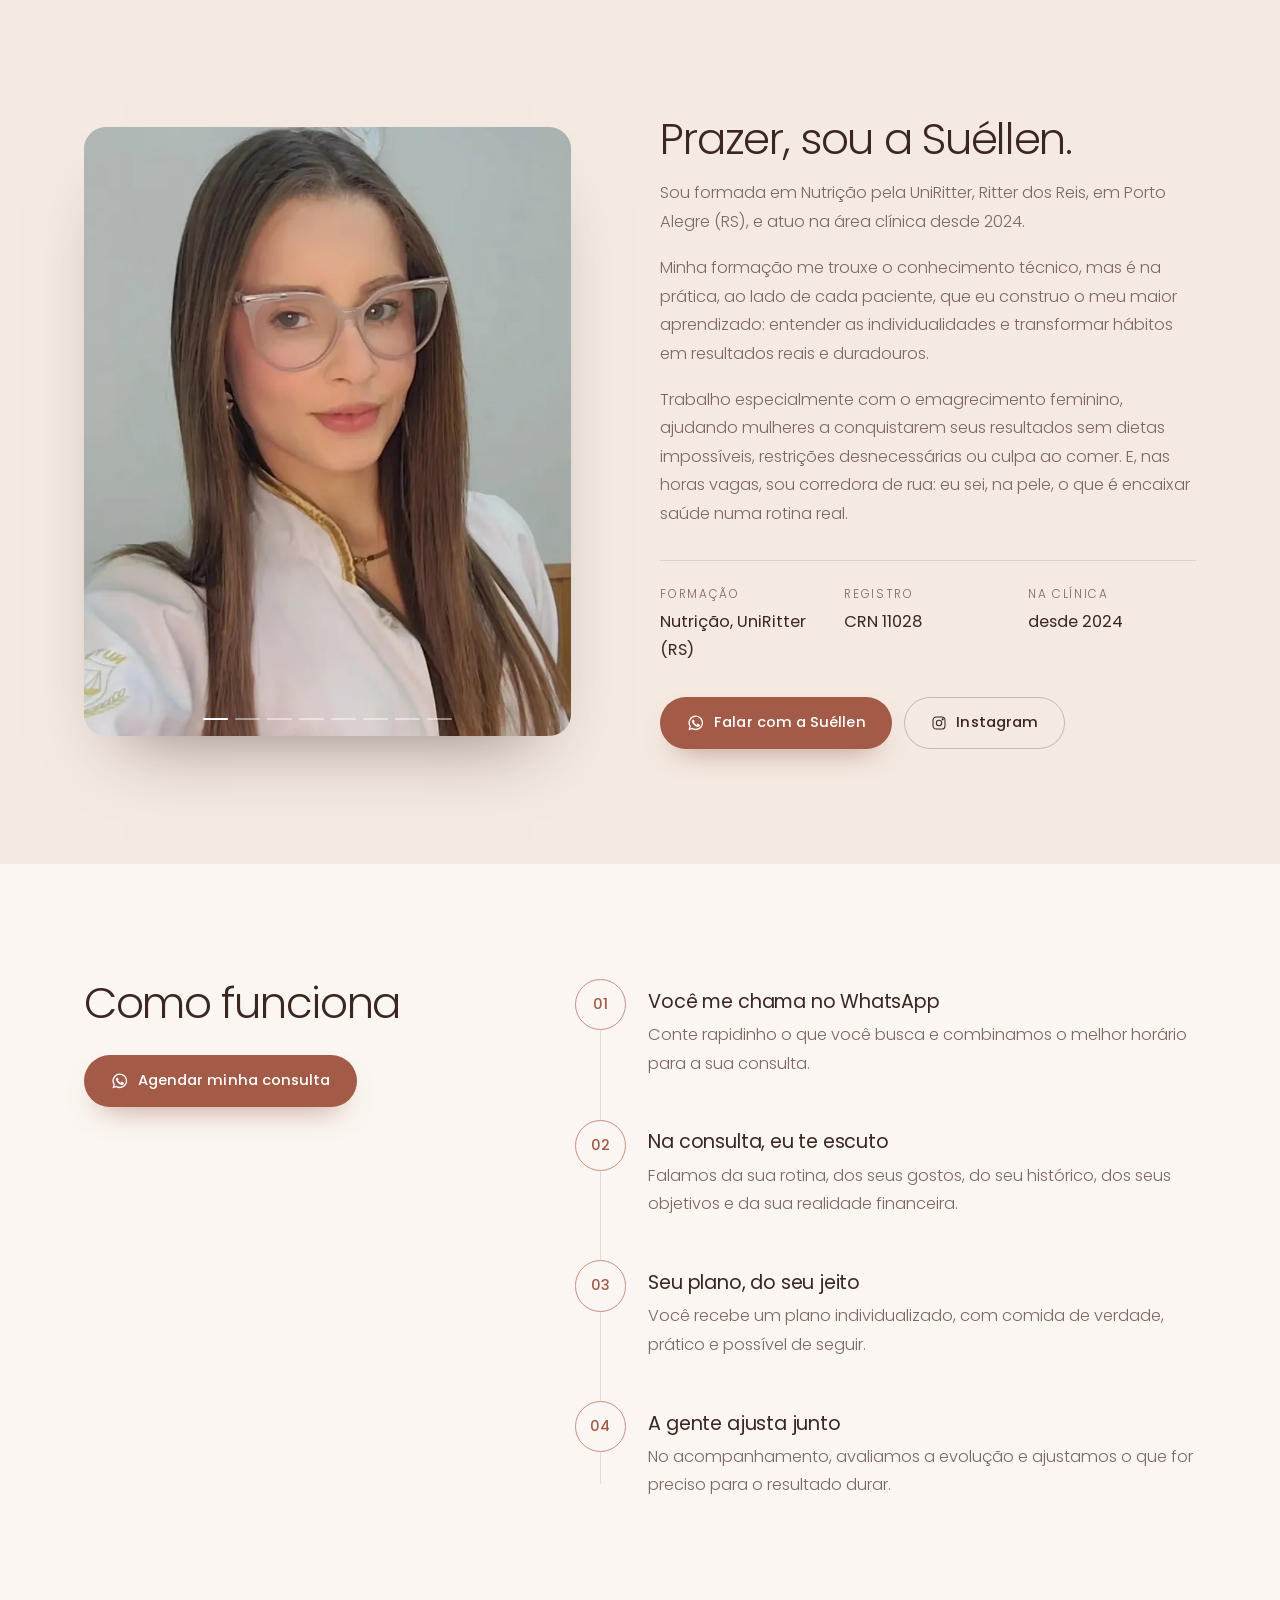
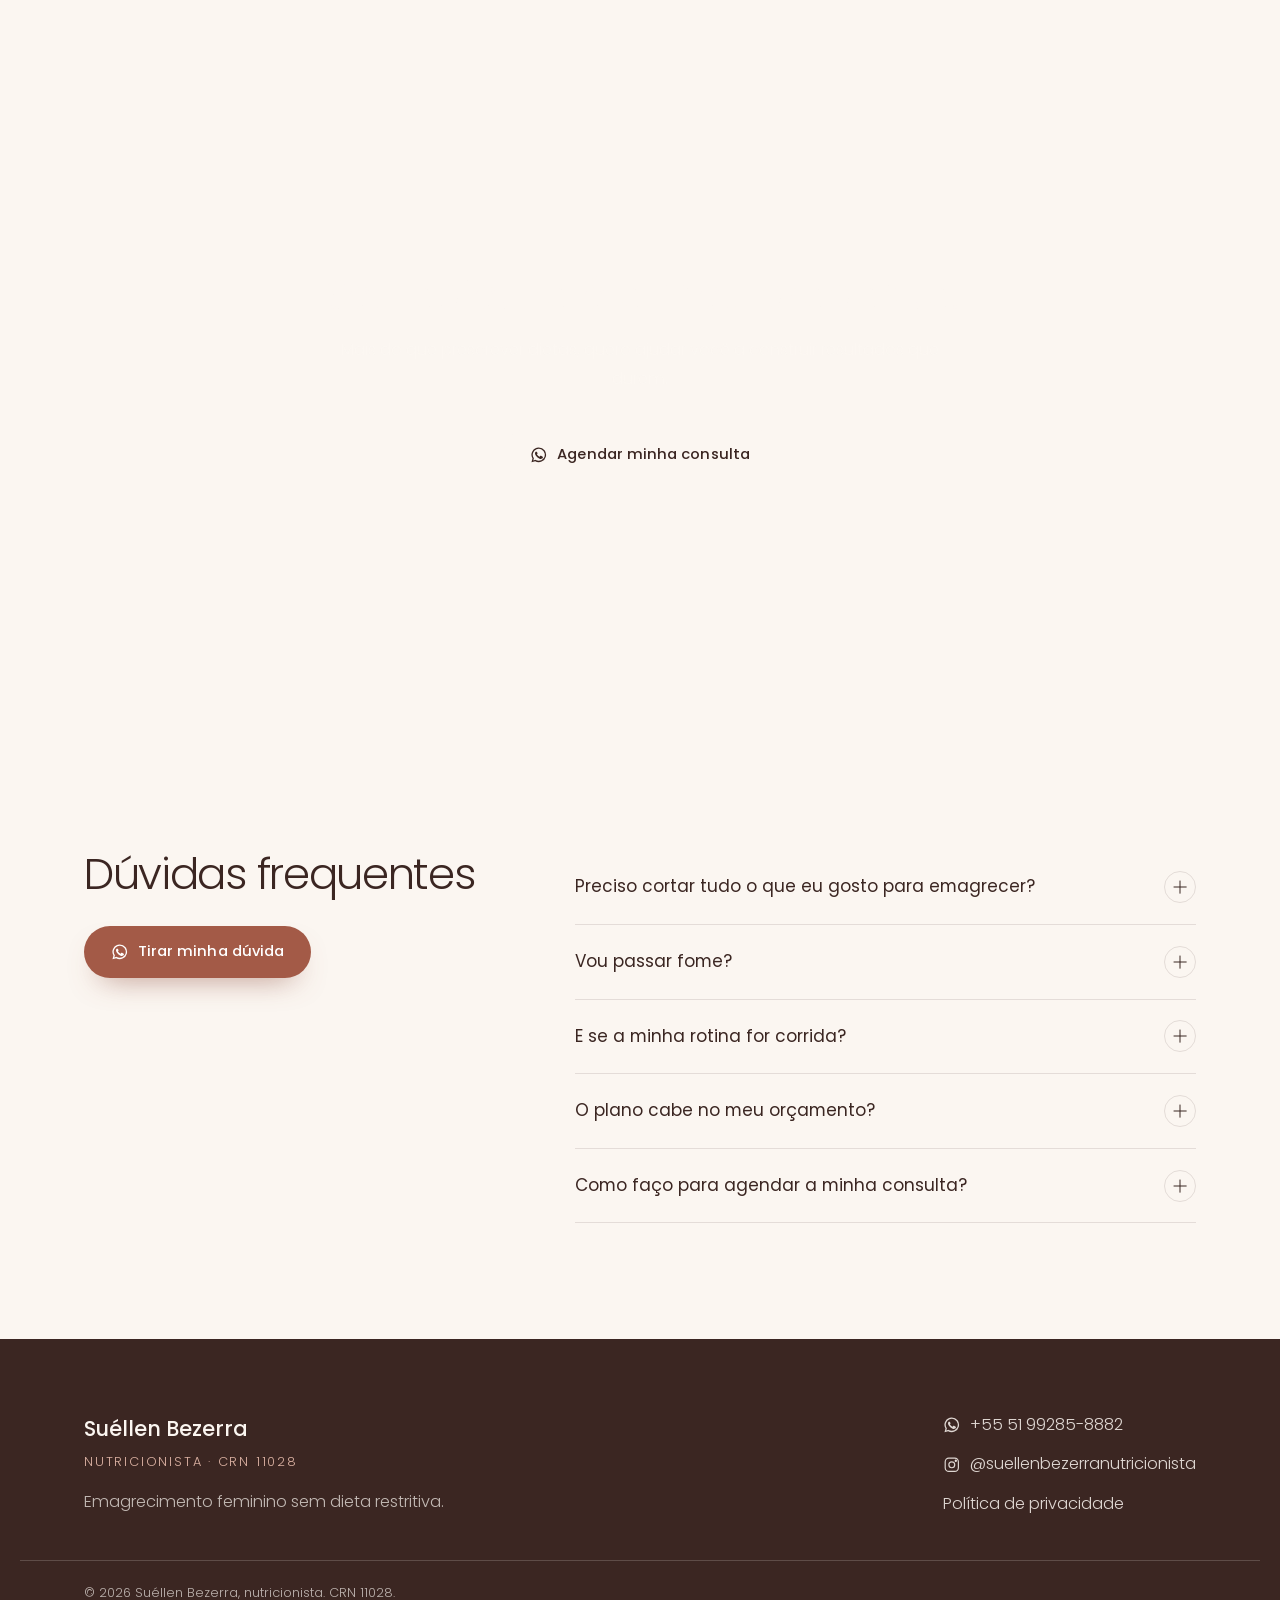
==== commit cb4a4dfc: "feat: generative-fill section, sticky pillar title, centered phrase, about slideshow Co-Authored-By:" ====
--- a/index.html
+++ b/index.html
@@ -16,7 +16,7 @@
 <link rel="preload" href="/assets/fonts/poppins-500.woff2" as="font" type="font/woff2" crossorigin>
 <link rel="preload" as="image" imagesrcset="/assets/img/fotos/hero-700.webp 700w, /assets/img/fotos/hero-1100.webp 1100w" imagesizes="(max-width:760px) 100vw, 46vw" fetchpriority="high">
 <script>document.documentElement.classList.add('js')</script>
-<style>@font-face{font-family:"Poppins";src:url(/assets/fonts/poppins-300.woff2) format("woff2");font-weight:300;font-display:swap}@font-face{font-family:"Poppins";src:url(/assets/fonts/poppins-400.woff2) format("woff2");font-weight:400;font-display:swap}@font-face{font-family:"Poppins";src:url(/assets/fonts/poppins-500.woff2) format("woff2");font-weight:500;font-display:swap}@font-face{font-family:"Sans Reserva";src:local("Arial");size-adjust:112.5%}:root{--papel:#FBF6F1;--papel-2:#F4EAE2;--rose:#EDD5CB;--rose-2:#DDB3A4;--rose-3:#C98F7D;--terra:#A35A47;--terra-2:#8C4A39;--cacau:#3B2622;--cacau-2:#2B1B18;--tinta:#3B2622;--muted:#7D6762;--linha:rgba(59,38,34,.12);--linha-c:rgba(251,246,241,.18);--sans:"Poppins","Sans Reserva",Arial,sans-serif;--t-hero:clamp(2.6rem,5.6vw,5.4rem);--t-h2:clamp(1.9rem,3.4vw,3.2rem);--gutter:clamp(1.25rem,5vw,4rem);--maxw:1240px;--sec:clamp(4.5rem,9vw,8rem);--ease:cubic-bezier(.2,.8,.3,1);--r:22px}*,*::before,*::after{box-sizing:border-box}html{-webkit-text-size-adjust:100%;scroll-padding-top:6rem}body{margin:0;background:var(--papel);color:var(--tinta);font:300 1.02rem/1.75 var(--sans);-webkit-font-smoothing:antialiased;overflow-x:clip}img{display:block;max-width:100%;height:auto}a{color:inherit;text-decoration:none}h1,h2,h3,p,ul,ol,dl,dd,figure{margin:0}h1,h2{font-weight:300;line-height:1.08;letter-spacing:-.03em;text-wrap:balance}h3{font-weight:500;font-size:1.08rem;line-height:1.35;letter-spacing:-.01em}.wrap{width:100%;max-width:var(--maxw);margin-inline:auto;padding-inline:var(--gutter)}:focus-visible{outline:2px solid var(--terra);outline-offset:3px;border-radius:6px}::selection{background:var(--rose-2);color:var(--cacau)}.btn{display:inline-flex;align-items:center;justify-content:center;gap:.6rem;min-height:3.25rem;padding:.7rem 1.6rem;border-radius:999px;border:1px solid transparent;font:500 .92rem/1.2 var(--sans);letter-spacing:.005em;cursor:pointer;transition:background-color .35s var(--ease),color .35s var(--ease),border-color .35s var(--ease),transform .35s var(--ease),box-shadow .35s var(--ease)}.btn svg{width:1.1rem;height:1.1rem;flex:none}.btn:active{transform:scale(.98)}.btn--pri{background:var(--terra);color:#fff;box-shadow:0 14px 30px -16px rgba(140,74,57,.7)}.btn--pri:hover{background:var(--terra-2)}.btn--claro{background:var(--papel);color:var(--cacau)}.btn--claro:hover{background:var(--rose)}.btn--linha{border-color:rgba(59,38,34,.25);color:var(--tinta)}.btn--linha:hover{border-color:var(--terra);color:var(--terra)}.btn--linha svg{width:1rem;height:1rem}.ctas{display:flex;flex-wrap:wrap;gap:.75rem}.top{position:fixed;inset:0 0 auto 0;z-index:60;transition:background-color .4s var(--ease),box-shadow .4s var(--ease)}.top.solid{background:rgba(251,246,241,.9);-webkit-backdrop-filter:blur(14px);backdrop-filter:blur(14px);box-shadow:0 1px 0 var(--linha)}.top__in{display:flex;align-items:center;justify-content:space-between;gap:1.5rem;height:5rem}.marca{display:flex;flex-direction:column;line-height:1.15}.marca b{font-weight:500;font-size:1.12rem;letter-spacing:-.01em}.marca span{font-size:.72rem;letter-spacing:.22em;text-transform:uppercase;color:var(--muted)}.nav{display:flex;gap:1.6rem;font-size:.9rem;color:var(--muted)}.nav a{transition:color .3s}.nav a:hover{color:var(--terra)}.top .btn{min-height:2.75rem;padding:.5rem 1.15rem;font-size:.84rem}.capa{position:relative;min-height:100svh;display:flex;align-items:center;overflow:hidden;isolation:isolate;background:linear-gradient(180deg,var(--papel) 0%,var(--papel-2) 100%)}.capa__fundo{position:absolute;inset:0;z-index:-2;pointer-events:none}.capa__fundo i{position:absolute;border-radius:50%;background:radial-gradient(circle at 40% 35%,var(--rose) 0%,var(--rose-2) 70%)}.capa__fundo i:first-child{width:min(48vw,44rem);aspect-ratio:1;right:calc(var(--gutter) * .5);bottom:-14%}.capa__fundo i:last-child{width:clamp(5rem,9vw,8rem);aspect-ratio:1;right:44%;top:20%;background:var(--rose);opacity:.7}.capa__foto{position:absolute;right:max(var(--gutter),calc((100vw - var(--maxw)) / 2 + var(--gutter)));bottom:0;z-index:-1}.capa__foto img{height:min(calc(100svh - 6.5rem),54rem);width:auto;max-width:46vw;object-fit:contain;object-position:bottom;filter:drop-shadow(0 30px 40px rgba(59,38,34,.18));-webkit-mask-image:linear-gradient(90deg,transparent 0,#000 16%);mask-image:linear-gradient(90deg,transparent 0,#000 16%)}.capa__in{padding-block:7rem 4rem}.capa__txt{max-width:34rem}.capa h1{font-size:var(--t-hero);line-height:1.02}.capa__txt>p:not(.capa__crn){margin-top:1.4rem;font-size:clamp(1.02rem,1.2vw,1.16rem);color:var(--muted);max-width:30rem}.capa .ctas{margin-top:2.2rem}.capa__crn{margin-top:1.8rem;font-size:.82rem;letter-spacing:.06em;color:var(--muted)}.faixa{overflow:hidden;background:var(--cacau);color:var(--rose);padding-block:1.15rem}.faixa__t{display:flex;width:max-content;animation:corre 38s linear infinite}.faixa__t span{flex:none;margin-right:2.2rem;font-size:clamp(1rem,1.5vw,1.3rem);white-space:nowrap}.faixa__t i{flex:none;margin-right:2.2rem;align-self:center;width:.4rem;height:.4rem;border-radius:50%;background:var(--rose-3)}@keyframes corre{to{transform:translate3d(-50%,0,0)}}.sec{position:relative;padding-block:var(--sec)}.cab{text-align:center;max-width:46rem;margin:0 auto clamp(2.4rem,5vw,3.6rem)}.cab h2{font-size:var(--t-h2)}.fim{display:flex;justify-content:center;margin-top:clamp(2.4rem,5vw,3.4rem)}.cuidado__in{display:grid;grid-template-columns:.85fr 1.15fr;gap:clamp(2rem,7vw,6rem);align-items:center}.cuidado__foto{position:relative;border-radius:999px 999px 26px 26px;overflow:hidden;aspect-ratio:4/5;background:var(--rose)}.cuidado__foto img{width:100%;height:100%;object-fit:cover}.cuidado h2{font-size:var(--t-h2)}.cuidado__txt p{margin-top:1.2rem;color:var(--muted)}.cuidado__txt .ctas{margin-top:2rem}.pilares-sec{position:relative;padding-block:var(--sec);background:var(--papel-2)}.pilares{display:flex;flex-direction:column;gap:1.2rem;max-width:58rem;margin-inline:auto}.pilar{position:sticky;top:calc(6.4rem + var(--i) * 1.1rem);display:grid;grid-template-columns:auto auto 1fr;grid-template-areas:"n ic t" "n ic p";column-gap:clamp(1rem,3vw,2rem);row-gap:.4rem;align-items:center;min-height:11rem;padding:clamp(1.6rem,3.5vw,2.4rem) clamp(1.4rem,4vw,2.8rem);border-radius:var(--r);background:var(--papel);border:1px solid var(--linha);box-shadow:0 -20px 40px -30px rgba(59,38,34,.35)}.pilar:nth-child(2){background:var(--rose)}.pilar:nth-child(3){background:#fff}.pilar:nth-child(4){background:var(--rose-2)}.pilar:nth-child(5){background:var(--cacau);color:var(--papel);border-color:transparent}.pilar:nth-child(5) p{color:rgba(251,246,241,.8)}.pilar:nth-child(5) .pilar__n{color:var(--rose-2)}.pilar:nth-child(2) p,.pilar:nth-child(4) p{color:#563A33}.pilar:nth-child(4) .pilar__n{color:var(--cacau)}.pilar:nth-child(5) .pilar__ic{border-color:rgba(251,246,241,.3);color:var(--rose)}.pilar__n{grid-area:n;font-size:clamp(2.4rem,5vw,3.6rem);font-weight:300;letter-spacing:-.04em;line-height:1;color:var(--terra)}.pilar__ic{grid-area:ic;display:grid;place-items:center;width:3.6rem;height:3.6rem;border-radius:50%;border:1px solid rgba(59,38,34,.2);color:var(--terra)}.pilar__ic svg{width:1.6rem;height:1.6rem}.pilar h3{grid-area:t;align-self:end;font-size:clamp(1.15rem,1.8vw,1.45rem);font-weight:400}.pilar p{grid-area:p;align-self:start;color:var(--muted);font-size:.98rem}.frase,.final{position:relative;clip-path:inset(0);color:var(--papel);isolation:isolate}.frase__bg,.final__bg{position:fixed;inset:0;z-index:-1}.frase__bg img,.final__bg img{width:100%;height:100%;object-fit:cover;object-position:65% 0%}.frase__bg::after,.final__bg::after{content:"";position:absolute;inset:0;background:linear-gradient(90deg,rgba(43,27,24,.94) 0%,rgba(43,27,24,.78) 45%,rgba(43,27,24,.35) 100%)}.frase{min-height:88svh;display:flex;align-items:center}.frase__txt{max-width:44rem;padding-block:var(--sec)}.frase__grande{font-size:clamp(1.7rem,3.2vw,2.9rem);font-weight:300;line-height:1.25;letter-spacing:-.02em}.frase .ctas{margin-top:2.2rem}.final{min-height:80svh;display:flex;align-items:center;text-align:center}.final__bg::after{background:radial-gradient(80% 80% at 50% 50%,rgba(43,27,24,.7),rgba(43,27,24,.92))}.final__txt{max-width:40rem;margin-inline:auto;padding-block:var(--sec)}.final h2{font-size:var(--t-h2)}.final p{margin:1.2rem auto 0;color:rgba(251,246,241,.82)}.final .ctas{justify-content:center;margin-top:2.2rem}.quem__lista{display:grid;grid-template-columns:repeat(2,1fr);column-gap:clamp(1.5rem,4vw,3rem);margin:0 auto;padding:0;list-style:none;max-width:60rem;border-top:1px solid var(--linha)}.quem__lista li{display:grid;grid-template-columns:2.6rem 1fr;align-items:baseline;padding:1.3rem 0;border-bottom:1px solid var(--linha);font-size:1.06rem}.quem__lista span{font-size:.82rem;font-weight:500;letter-spacing:.1em;color:var(--terra)}.sobre{background:var(--papel-2)}.sobre__in{display:grid;grid-template-columns:1fr 1.1fr;gap:clamp(2rem,7vw,6rem);align-items:center}.sobre__fotos{position:relative;padding:0 18% 14% 0}.sobre__f1{border-radius:var(--r);overflow:hidden;aspect-ratio:4/5}.sobre__f1 img,.sobre__f2 img{width:100%;height:100%;object-fit:cover}.sobre__f2{position:absolute;right:0;bottom:0;width:46%;aspect-ratio:4/5;border-radius:18px;overflow:hidden;border:6px solid var(--papel-2);box-shadow:0 30px 50px -30px rgba(59,38,34,.5)}.sobre h2{font-size:var(--t-h2)}.sobre__txt p{margin-top:1.1rem;color:var(--muted)}.sobre__dados{display:grid;grid-template-columns:repeat(3,1fr);gap:1rem;margin-top:2rem;padding-top:1.4rem;border-top:1px solid var(--linha)}.sobre__dados dt{font-size:.74rem;letter-spacing:.14em;text-transform:uppercase;color:var(--muted)}.sobre__dados dd{margin-top:.2rem;font-weight:400}.sobre .ctas{margin-top:2rem}.passos-in{display:grid;grid-template-columns:.8fr 1.2fr;gap:clamp(2rem,6vw,5rem);align-items:start}.passos-cab{position:sticky;top:7rem;display:flex;flex-direction:column;align-items:flex-start;gap:1.8rem}.passos-cab h2{font-size:var(--t-h2)}.passos{position:relative;margin:0;padding:0;list-style:none}.passos::before{content:"";position:absolute;left:1.6rem;top:1rem;bottom:1rem;width:1px;background:var(--linha)}.passo{position:relative;display:grid;grid-template-columns:3.2rem 1fr;gap:1.4rem;padding-bottom:2.6rem}.passo:last-child{padding-bottom:0}.passo b{position:relative;display:grid;place-items:center;width:3.2rem;height:3.2rem;border-radius:50%;background:var(--papel);border:1px solid var(--rose-3);color:var(--terra);font-weight:500;font-size:.9rem}.passo h3{font-size:1.2rem;font-weight:400;padding-top:.6rem}.passo p{margin-top:.4rem;color:var(--muted)}.faq-sec{background:var(--papel)}.faq{display:grid;grid-template-columns:.8fr 1.2fr;gap:clamp(2rem,6vw,5rem);align-items:start}.faq__cab{position:sticky;top:7rem;display:flex;flex-direction:column;align-items:flex-start;gap:1.8rem}.faq__cab h2{font-size:var(--t-h2)}.faq__item{border-bottom:1px solid var(--linha)}.faq__item summary{display:flex;justify-content:space-between;align-items:center;gap:1rem;padding:1.3rem 0;cursor:pointer;list-style:none;font-size:1.06rem;font-weight:400}.faq__item summary::-webkit-details-marker{display:none}.faq__item summary i{position:relative;flex:none;width:2rem;height:2rem;border-radius:50%;border:1px solid var(--linha);transition:transform .4s var(--ease),background-color .3s}.faq__item summary i::before,.faq__item summary i::after{content:"";position:absolute;left:50%;top:50%;width:.8rem;height:1px;background:currentColor;transform:translate(-50%,-50%)}.faq__item summary i::after{transform:translate(-50%,-50%) rotate(90deg)}.faq__item[open] summary i{transform:rotate(45deg);background:var(--rose)}.faq__item p{padding:0 3rem 1.4rem 0;color:var(--muted)}.rod{background:var(--cacau);color:var(--papel);padding-block:clamp(3rem,6vw,4.5rem) 1.6rem}.rod__in{display:flex;justify-content:space-between;gap:2rem;flex-wrap:wrap}.rod__marca b{display:block;font-weight:500;font-size:1.3rem}.rod__marca span{font-size:.8rem;letter-spacing:.14em;text-transform:uppercase;color:var(--rose-2)}.rod__marca p{margin-top:.8rem;color:rgba(251,246,241,.7)}.rod__col{display:flex;flex-direction:column;gap:.7rem}.rod__col a{display:inline-flex;align-items:center;gap:.6rem;color:rgba(251,246,241,.85);transition:color .3s}.rod__col a:hover{color:var(--rose)}.rod__col svg{width:1.1rem;height:1.1rem}.rod__fim{margin-top:2.6rem;padding-top:1.3rem;border-top:1px solid var(--linha-c);font-size:.8rem;color:rgba(251,246,241,.68)}.zap{position:fixed;right:1.1rem;bottom:1.1rem;z-index:50;display:inline-flex;align-items:center;gap:.6rem;padding:.75rem 1.2rem .75rem .9rem;border-radius:999px;background:#1FAF5A;color:#fff;font-weight:500;font-size:.86rem;box-shadow:0 16px 34px -14px rgba(0,0,0,.45);transition:transform .35s var(--ease)}.zap svg{width:1.5rem;height:1.5rem}.zap:hover{transform:translateY(-2px)}.js .zap{opacity:0;transform:translateY(12px);pointer-events:none;transition:opacity .4s var(--ease),transform .4s var(--ease)}.js .zap.ver{opacity:1;transform:none;pointer-events:auto}.texto-pag{padding-top:8rem}.texto{max-width:46rem}.texto h1{font-size:var(--t-h2)}.texto h2{font-size:1.4rem;margin:2.2rem 0 .6rem}.texto p{color:var(--muted)}.obrigado{min-height:100svh;display:grid;place-items:center;text-align:center;padding:2rem}.obrigado__nome{font-weight:500;letter-spacing:.2em;text-transform:uppercase;font-size:.8rem;color:var(--muted)}.obrigado h1{margin-top:1rem;font-size:clamp(1.8rem,4vw,2.8rem)}.obrigado p{margin-top:.8rem;color:var(--muted)}.gira{width:2.6rem;height:2.6rem;margin:2rem auto;border-radius:50%;border:1.5px solid var(--linha);border-top-color:var(--terra);animation:gira 1s linear infinite}@keyframes gira{to{transform:rotate(360deg)}}.obrigado .ctas{justify-content:center}.js .rv{opacity:0;transform:translate3d(0,26px,0);transition:opacity .9s var(--ease),transform 1.1s var(--ease)}.js .rv.in{opacity:1;transform:none}.js .rv[data-d="1"]{transition-delay:.08s}.js .rv[data-d="2"]{transition-delay:.16s}@media (max-width:1000px){.nav{display:none}}@media (max-width:860px){.cuidado__in,.sobre__in,.passos-in,.faq{grid-template-columns:1fr}.passos-cab,.faq__cab{position:relative;top:0;align-items:center;text-align:center}.quem__lista{grid-template-columns:1fr}}@media (max-width:760px){.top__in{height:4.4rem}.top .btn{display:none}.marca b{font-size:1.02rem}.capa{flex-direction:column;align-items:stretch;min-height:0;background:var(--papel)}.capa__fundo i:first-child{width:min(104vw,50svh);left:50%;right:auto;bottom:auto;top:5.2rem;transform:translateX(-50%)}.capa__fundo i:last-child{display:none}.capa__foto{position:relative;right:auto;bottom:auto;width:100%;margin:4.4rem auto 0;display:flex;justify-content:center}.capa__foto img{height:min(54svh,118vw);max-width:100%}.capa__foto::after{content:"";position:absolute;inset:auto 0 0 0;height:32%;background:linear-gradient(0deg,var(--papel) 8%,rgba(251,246,241,0))}.capa__in{padding-block:0 3rem;margin-top:-4.5rem;position:relative;text-align:center}.capa__txt{margin-inline:auto}.capa__txt>p:not(.capa__crn){margin-inline:auto}.ctas{justify-content:center}.cuidado__txt,.sobre__txt,.frase__txt,.cab{text-align:center}.cuidado__foto{max-width:20rem;margin-inline:auto}.pilar{grid-template-columns:auto 1fr;grid-template-areas:"ic n" "t t" "p p";top:calc(5.4rem + var(--i) * .8rem);min-height:0;text-align:left}.pilar__n{justify-self:end;font-size:2.4rem}.pilar h3{margin-top:.6rem}.frase__bg,.final__bg{position:absolute}.frase,.final{clip-path:none;overflow:hidden}.frase__bg img,.final__bg img{object-position:50% 20%}.capa__foto img{-webkit-mask-image:none;mask-image:none}.frase__bg::after{background:linear-gradient(0deg,rgba(43,27,24,.95) 0%,rgba(43,27,24,.75) 60%,rgba(43,27,24,.55) 100%)}.sobre__fotos{max-width:24rem;margin-inline:auto}.sobre__dados{grid-template-columns:1fr 1fr 1fr;text-align:center}.faq__item p{padding-right:0}.rod__in{flex-direction:column;text-align:center;align-items:center}.rod__fim{text-align:center}.zap span{display:none}.zap{padding:.85rem}}@media (max-width:760px) and (max-height:720px){.capa__foto img{height:46svh}.capa__fundo i:first-child{width:44svh}.capa__txt>p:not(.capa__crn){margin-top:1rem}.capa .ctas{margin-top:1.4rem}}@media (prefers-reduced-motion:reduce){*,*::before,*::after{animation-duration:.01ms!important;animation-iteration-count:1!important;transition-duration:.01ms!important}.js .rv{opacity:1;transform:none}}</style>
+<style>@font-face{font-family:"Poppins";src:url(/assets/fonts/poppins-300.woff2) format("woff2");font-weight:300;font-display:swap}@font-face{font-family:"Poppins";src:url(/assets/fonts/poppins-400.woff2) format("woff2");font-weight:400;font-display:swap}@font-face{font-family:"Poppins";src:url(/assets/fonts/poppins-500.woff2) format("woff2");font-weight:500;font-display:swap}@font-face{font-family:"Sans Reserva";src:local("Arial");size-adjust:112.5%}:root{--papel:#FBF6F1;--papel-2:#F4EAE2;--rose:#EDD5CB;--rose-2:#DDB3A4;--rose-3:#C98F7D;--terra:#A35A47;--terra-2:#8C4A39;--cacau:#3B2622;--cacau-2:#2B1B18;--tinta:#3B2622;--muted:#7D6762;--linha:rgba(59,38,34,.12);--linha-c:rgba(251,246,241,.18);--sans:"Poppins","Sans Reserva",Arial,sans-serif;--t-hero:clamp(2.6rem,5.6vw,5.4rem);--t-h2:clamp(1.9rem,3.4vw,3.2rem);--gutter:clamp(1.25rem,5vw,4rem);--maxw:1240px;--sec:clamp(4.5rem,9vw,8rem);--ease:cubic-bezier(.2,.8,.3,1);--r:22px}*,*::before,*::after{box-sizing:border-box}html{-webkit-text-size-adjust:100%;scroll-padding-top:6rem}body{margin:0;background:var(--papel);color:var(--tinta);font:300 1.02rem/1.75 var(--sans);-webkit-font-smoothing:antialiased;overflow-x:clip}img{display:block;max-width:100%;height:auto}a{color:inherit;text-decoration:none}h1,h2,h3,p,ul,ol,dl,dd,figure{margin:0}h1,h2{font-weight:300;line-height:1.08;letter-spacing:-.03em;text-wrap:balance}h3{font-weight:500;font-size:1.08rem;line-height:1.35;letter-spacing:-.01em}.wrap{width:100%;max-width:var(--maxw);margin-inline:auto;padding-inline:var(--gutter)}:focus-visible{outline:2px solid var(--terra);outline-offset:3px;border-radius:6px}::selection{background:var(--rose-2);color:var(--cacau)}.btn{display:inline-flex;align-items:center;justify-content:center;gap:.6rem;min-height:3.25rem;padding:.7rem 1.6rem;border-radius:999px;border:1px solid transparent;font:500 .92rem/1.2 var(--sans);letter-spacing:.005em;cursor:pointer;transition:background-color .35s var(--ease),color .35s var(--ease),border-color .35s var(--ease),transform .35s var(--ease),box-shadow .35s var(--ease)}.btn svg{width:1.1rem;height:1.1rem;flex:none}.btn:active{transform:scale(.98)}.btn--pri{background:var(--terra);color:#fff;box-shadow:0 14px 30px -16px rgba(140,74,57,.7)}.btn--pri:hover{background:var(--terra-2)}.btn--claro{background:var(--papel);color:var(--cacau)}.btn--claro:hover{background:var(--rose)}.btn--linha{border-color:rgba(59,38,34,.25);color:var(--tinta)}.btn--linha:hover{border-color:var(--terra);color:var(--terra)}.btn--linha svg{width:1rem;height:1rem}.ctas{display:flex;flex-wrap:wrap;gap:.75rem}.top{position:fixed;inset:0 0 auto 0;z-index:60;transition:background-color .4s var(--ease),box-shadow .4s var(--ease)}.top.solid{background:rgba(251,246,241,.9);-webkit-backdrop-filter:blur(14px);backdrop-filter:blur(14px);box-shadow:0 1px 0 var(--linha)}.top__in{display:flex;align-items:center;justify-content:space-between;gap:1.5rem;height:5rem}.marca{display:flex;flex-direction:column;line-height:1.15}.marca b{font-weight:500;font-size:1.12rem;letter-spacing:-.01em}.marca span{font-size:.72rem;letter-spacing:.22em;text-transform:uppercase;color:var(--muted)}.nav{display:flex;gap:1.6rem;font-size:.9rem;color:var(--muted)}.nav a{transition:color .3s}.nav a:hover{color:var(--terra)}.top .btn{min-height:2.75rem;padding:.5rem 1.15rem;font-size:.84rem}.capa{position:relative;min-height:100svh;display:flex;align-items:center;overflow:hidden;isolation:isolate;background:linear-gradient(180deg,var(--papel) 0%,var(--papel-2) 100%)}.capa__fundo{position:absolute;inset:0;z-index:-2;pointer-events:none}.capa__fundo i{position:absolute;border-radius:50%;background:radial-gradient(circle at 40% 35%,var(--rose) 0%,var(--rose-2) 70%)}.capa__fundo i:first-child{width:min(48vw,44rem);aspect-ratio:1;right:calc(var(--gutter) * .5);bottom:-14%}.capa__fundo i:last-child{width:clamp(5rem,9vw,8rem);aspect-ratio:1;right:44%;top:20%;background:var(--rose);opacity:.7}.capa__foto{position:absolute;right:max(var(--gutter),calc((100vw - var(--maxw)) / 2 + var(--gutter)));bottom:0;z-index:-1}.capa__foto img{height:min(calc(100svh - 6.5rem),54rem);width:auto;max-width:46vw;object-fit:contain;object-position:bottom;filter:drop-shadow(0 30px 40px rgba(59,38,34,.18));-webkit-mask-image:linear-gradient(90deg,transparent 0,#000 16%);mask-image:linear-gradient(90deg,transparent 0,#000 16%)}.capa__in{padding-block:7rem 4rem}.capa__txt{max-width:34rem}.capa h1{font-size:var(--t-hero);line-height:1.02}.capa__txt>p:not(.capa__crn){margin-top:1.4rem;font-size:clamp(1.02rem,1.2vw,1.16rem);color:var(--muted);max-width:30rem}.capa .ctas{margin-top:2.2rem}.capa__crn{margin-top:1.8rem;font-size:.82rem;letter-spacing:.06em;color:var(--muted)}.faixa{overflow:hidden;background:var(--cacau);color:var(--rose);padding-block:1.15rem}.faixa__t{display:flex;width:max-content;animation:corre 38s linear infinite}.faixa__t span{flex:none;margin-right:2.2rem;font-size:clamp(1rem,1.5vw,1.3rem);white-space:nowrap}.faixa__t i{flex:none;margin-right:2.2rem;align-self:center;width:.4rem;height:.4rem;border-radius:50%;background:var(--rose-3)}@keyframes corre{to{transform:translate3d(-50%,0,0)}}.sec{position:relative;padding-block:var(--sec)}.cab{text-align:center;max-width:46rem;margin:0 auto clamp(2.4rem,5vw,3.6rem)}.cab h2{font-size:var(--t-h2)}.fim{display:flex;justify-content:center;margin-top:clamp(2.4rem,5vw,3.4rem)}.cuidado{position:relative;min-height:min(92svh,58rem);display:flex;align-items:center;overflow:hidden;isolation:isolate;padding-block:var(--sec)}.cuidado__bg{position:absolute;inset:0;z-index:-1}.cuidado__bg img{width:100%;height:100%;object-fit:cover;object-position:78% 30%}.cuidado__bg::after{content:"";position:absolute;inset:0;background:linear-gradient(90deg,var(--papel) 0%,rgba(251,246,241,.94) 30%,rgba(251,246,241,.55) 50%,rgba(251,246,241,0) 66%)}.cuidado__txt{max-width:33rem}.cuidado h2{font-size:var(--t-h2)}.cuidado__txt p{margin-top:1.2rem;color:var(--muted)}.cuidado__txt .ctas{margin-top:2rem}.pilares-sec{position:relative;padding-block:var(--sec);background:var(--papel-2)}.pilares-sec .cab{position:sticky;top:4.9rem;z-index:3;margin-bottom:0;padding:1.6rem 0 1.4rem;background:var(--papel-2)}.pilares{position:relative;z-index:1;display:flex;flex-direction:column;gap:1.2rem;max-width:58rem;margin:clamp(1rem,2vw,1.6rem) auto 0}.pilar{position:sticky;top:calc(var(--cab-h,10.6rem) + var(--i) * 1.1rem);display:grid;grid-template-columns:auto auto 1fr;grid-template-areas:"n ic t" "n ic p";column-gap:clamp(1rem,3vw,2rem);row-gap:.4rem;align-items:center;min-height:11rem;padding:clamp(1.6rem,3.5vw,2.4rem) clamp(1.4rem,4vw,2.8rem);border-radius:var(--r);background:#fff;border:1px solid var(--linha);box-shadow:0 -18px 40px -28px rgba(59,38,34,.3)}.pilar__n{grid-area:n;font-size:clamp(2.4rem,5vw,3.6rem);font-weight:300;letter-spacing:-.04em;line-height:1;color:var(--terra)}.pilar__ic{grid-area:ic;display:grid;place-items:center;width:3.6rem;height:3.6rem;border-radius:50%;border:1px solid rgba(59,38,34,.2);color:var(--terra)}.pilar__ic svg{width:1.6rem;height:1.6rem}.pilar h3{grid-area:t;align-self:end;font-size:clamp(1.15rem,1.8vw,1.45rem);font-weight:400}.pilar p{grid-area:p;align-self:start;color:var(--muted);font-size:.98rem}.frase,.final{position:relative;clip-path:inset(0);color:var(--papel);isolation:isolate}.frase__bg,.final__bg{position:fixed;inset:4.9rem 0 0 0;z-index:-1}.frase__bg img,.final__bg img{width:100%;height:100%;object-fit:cover;object-position:65% 0%}.frase__bg::after,.final__bg::after{content:"";position:absolute;inset:0;background:radial-gradient(75% 85% at 50% 55%,rgba(43,27,24,.82),rgba(43,27,24,.55))}.frase{min-height:88svh;display:flex;align-items:center;text-align:center}.frase__txt{max-width:50rem;margin-inline:auto;padding-block:var(--sec)}.frase__grande{font-size:clamp(1.45rem,2.3vw,2.15rem);font-weight:300;line-height:1.4;letter-spacing:-.015em;text-wrap:balance}.frase .ctas{margin-top:2.2rem;justify-content:center}.final{min-height:80svh;display:flex;align-items:center;text-align:center}.final__bg::after{background:radial-gradient(80% 80% at 50% 50%,rgba(43,27,24,.7),rgba(43,27,24,.92))}.final__txt{max-width:40rem;margin-inline:auto;padding-block:var(--sec)}.final h2{font-size:var(--t-h2)}.final p{margin:1.2rem auto 0;color:rgba(251,246,241,.82)}.final .ctas{justify-content:center;margin-top:2.2rem}.quem__lista{display:grid;grid-template-columns:repeat(2,1fr);column-gap:clamp(1.5rem,4vw,3rem);margin:0 auto;padding:0;list-style:none;max-width:60rem;border-top:1px solid var(--linha)}.quem__lista li{display:grid;grid-template-columns:2.6rem 1fr;align-items:baseline;padding:1.3rem 0;border-bottom:1px solid var(--linha);font-size:1.06rem}.quem__lista span{font-size:.82rem;font-weight:500;letter-spacing:.1em;color:var(--terra)}.sobre{background:var(--papel-2)}.sobre__in{display:grid;grid-template-columns:1fr 1.1fr;gap:clamp(2rem,7vw,6rem);align-items:center}.slides{position:relative;aspect-ratio:4/5;border-radius:var(--r);overflow:hidden;background:var(--rose);box-shadow:0 40px 70px -40px rgba(59,38,34,.55)}.slide{position:absolute;inset:0;margin:0;opacity:0;transition:opacity 1.2s var(--ease)}.slide.on{opacity:1}.slide img{width:100%;height:100%;object-fit:cover;transform:scale(1.08);transition:transform 6.5s linear}.slide.on img{transform:scale(1)}.slides__pontos{position:absolute;left:0;right:0;bottom:1rem;display:flex;justify-content:center;gap:.4rem}.slides__pontos i{width:1.6rem;height:2px;border-radius:2px;background:rgba(255,255,255,.45);transition:background-color .4s}.slides__pontos i.on{background:#fff}.sobre h2{font-size:var(--t-h2)}.sobre__txt p{margin-top:1.1rem;color:var(--muted)}.sobre__dados{display:grid;grid-template-columns:repeat(3,1fr);gap:1rem;margin-top:2rem;padding-top:1.4rem;border-top:1px solid var(--linha)}.sobre__dados dt{font-size:.74rem;letter-spacing:.14em;text-transform:uppercase;color:var(--muted)}.sobre__dados dd{margin-top:.2rem;font-weight:400}.sobre .ctas{margin-top:2rem}.passos-in{display:grid;grid-template-columns:.8fr 1.2fr;gap:clamp(2rem,6vw,5rem);align-items:start}.passos-cab{position:sticky;top:7rem;display:flex;flex-direction:column;align-items:flex-start;gap:1.8rem}.passos-cab h2{font-size:var(--t-h2)}.passos{position:relative;margin:0;padding:0;list-style:none}.passos::before{content:"";position:absolute;left:1.6rem;top:1rem;bottom:1rem;width:1px;background:var(--linha)}.passo{position:relative;display:grid;grid-template-columns:3.2rem 1fr;gap:1.4rem;padding-bottom:2.6rem}.passo:last-child{padding-bottom:0}.passo b{position:relative;display:grid;place-items:center;width:3.2rem;height:3.2rem;border-radius:50%;background:var(--papel);border:1px solid var(--rose-3);color:var(--terra);font-weight:500;font-size:.9rem}.passo h3{font-size:1.2rem;font-weight:400;padding-top:.6rem}.passo p{margin-top:.4rem;color:var(--muted)}.faq-sec{background:var(--papel)}.faq{display:grid;grid-template-columns:.8fr 1.2fr;gap:clamp(2rem,6vw,5rem);align-items:start}.faq__cab{position:sticky;top:7rem;display:flex;flex-direction:column;align-items:flex-start;gap:1.8rem}.faq__cab h2{font-size:var(--t-h2)}.faq__item{border-bottom:1px solid var(--linha)}.faq__item summary{display:flex;justify-content:space-between;align-items:center;gap:1rem;padding:1.3rem 0;cursor:pointer;list-style:none;font-size:1.06rem;font-weight:400}.faq__item summary::-webkit-details-marker{display:none}.faq__item summary i{position:relative;flex:none;width:2rem;height:2rem;border-radius:50%;border:1px solid var(--linha);transition:transform .4s var(--ease),background-color .3s}.faq__item summary i::before,.faq__item summary i::after{content:"";position:absolute;left:50%;top:50%;width:.8rem;height:1px;background:currentColor;transform:translate(-50%,-50%)}.faq__item summary i::after{transform:translate(-50%,-50%) rotate(90deg)}.faq__item[open] summary i{transform:rotate(45deg);background:var(--rose)}.faq__item p{padding:0 3rem 1.4rem 0;color:var(--muted)}.rod{background:var(--cacau);color:var(--papel);padding-block:clamp(3rem,6vw,4.5rem) 1.6rem}.rod__in{display:flex;justify-content:space-between;gap:2rem;flex-wrap:wrap}.rod__marca b{display:block;font-weight:500;font-size:1.3rem}.rod__marca span{font-size:.8rem;letter-spacing:.14em;text-transform:uppercase;color:var(--rose-2)}.rod__marca p{margin-top:.8rem;color:rgba(251,246,241,.7)}.rod__col{display:flex;flex-direction:column;gap:.7rem}.rod__col a{display:inline-flex;align-items:center;gap:.6rem;color:rgba(251,246,241,.85);transition:color .3s}.rod__col a:hover{color:var(--rose)}.rod__col svg{width:1.1rem;height:1.1rem}.rod__fim{margin-top:2.6rem;padding-top:1.3rem;border-top:1px solid var(--linha-c);font-size:.8rem;color:rgba(251,246,241,.68)}.zap{position:fixed;right:1.1rem;bottom:1.1rem;z-index:50;display:inline-flex;align-items:center;gap:.6rem;padding:.75rem 1.2rem .75rem .9rem;border-radius:999px;background:#1FAF5A;color:#fff;font-weight:500;font-size:.86rem;box-shadow:0 16px 34px -14px rgba(0,0,0,.45);transition:transform .35s var(--ease)}.zap svg{width:1.5rem;height:1.5rem}.zap:hover{transform:translateY(-2px)}.js .zap{opacity:0;transform:translateY(12px);pointer-events:none;transition:opacity .4s var(--ease),transform .4s var(--ease)}.js .zap.ver{opacity:1;transform:none;pointer-events:auto}.texto-pag{padding-top:8rem}.texto{max-width:46rem}.texto h1{font-size:var(--t-h2)}.texto h2{font-size:1.4rem;margin:2.2rem 0 .6rem}.texto p{color:var(--muted)}.obrigado{min-height:100svh;display:grid;place-items:center;text-align:center;padding:2rem}.obrigado__nome{font-weight:500;letter-spacing:.2em;text-transform:uppercase;font-size:.8rem;color:var(--muted)}.obrigado h1{margin-top:1rem;font-size:clamp(1.8rem,4vw,2.8rem)}.obrigado p{margin-top:.8rem;color:var(--muted)}.gira{width:2.6rem;height:2.6rem;margin:2rem auto;border-radius:50%;border:1.5px solid var(--linha);border-top-color:var(--terra);animation:gira 1s linear infinite}@keyframes gira{to{transform:rotate(360deg)}}.obrigado .ctas{justify-content:center}.js .rv{opacity:0;transform:translate3d(0,26px,0);transition:opacity .9s var(--ease),transform 1.1s var(--ease)}.js .rv.in{opacity:1;transform:none}.js .rv[data-d="1"]{transition-delay:.08s}.js .rv[data-d="2"]{transition-delay:.16s}@media (max-width:1000px){.nav{display:none}}@media (max-width:860px){.cuidado__in,.sobre__in,.passos-in,.faq{grid-template-columns:1fr}.passos-cab,.faq__cab{position:relative;top:0;align-items:center;text-align:center}.quem__lista{grid-template-columns:1fr}}@media (max-width:760px){.top__in{height:4.4rem}.top .btn{display:none}.marca b{font-size:1.02rem}.capa{flex-direction:column;align-items:stretch;min-height:0;background:var(--papel)}.capa__fundo i:first-child{width:min(104vw,50svh);left:50%;right:auto;bottom:auto;top:5.2rem;transform:translateX(-50%)}.capa__fundo i:last-child{display:none}.capa__foto{position:relative;right:auto;bottom:auto;width:100%;margin:4.4rem auto 0;display:flex;justify-content:center}.capa__foto img{height:min(54svh,118vw);max-width:100%}.capa__foto::after{content:"";position:absolute;inset:auto 0 0 0;height:32%;background:linear-gradient(0deg,var(--papel) 8%,rgba(251,246,241,0))}.capa__in{padding-block:0 3rem;margin-top:-4.5rem;position:relative;text-align:center}.capa__txt{margin-inline:auto}.capa__txt>p:not(.capa__crn){margin-inline:auto}.ctas{justify-content:center}.cuidado__txt,.sobre__txt,.frase__txt,.cab{text-align:center}.pilar{grid-template-columns:auto 1fr;grid-template-areas:"ic n" "t t" "p p";top:calc(var(--cab-h,9rem) + var(--i) * .8rem);min-height:0;text-align:left}.pilar__n{justify-self:end;font-size:2.4rem}.pilar h3{margin-top:.6rem}.frase__bg,.final__bg{position:absolute;inset:0}.cuidado{flex-direction:column;align-items:stretch;min-height:0;padding-block:0 var(--sec)}.cuidado__bg{position:relative;inset:auto;height:min(118vw,32rem)}.cuidado__bg img{object-position:50% 20%}.cuidado__bg::after{background:linear-gradient(0deg,var(--papel) 0%,rgba(251,246,241,0) 40%)}.cuidado__txt{max-width:none;margin-top:-2rem}.pilares-sec .cab{top:4.3rem;padding:1.2rem 0 1rem}.frase,.final{clip-path:none;overflow:hidden}.frase__bg img{object-position:50% 0}.final__bg img{object-position:50% 12%}.capa__foto img{-webkit-mask-image:none;mask-image:none}.frase__bg::after{background:linear-gradient(0deg,rgba(43,27,24,.95) 0%,rgba(43,27,24,.75) 60%,rgba(43,27,24,.55) 100%)}.slides{max-width:26rem;margin-inline:auto;width:100%}.sobre__dados{grid-template-columns:1fr 1fr 1fr;text-align:center}.faq__item p{padding-right:0}.rod__in{flex-direction:column;text-align:center;align-items:center}.rod__fim{text-align:center}.zap span{display:none}.zap{padding:.85rem}}@media (max-width:760px) and (max-height:720px){.capa__foto img{height:46svh}.capa__fundo i:first-child{width:44svh}.capa__txt>p:not(.capa__crn){margin-top:1rem}.capa .ctas{margin-top:1.4rem}}@media (prefers-reduced-motion:reduce){*,*::before,*::after{animation-duration:.01ms!important;animation-iteration-count:1!important;transition-duration:.01ms!important}.js .rv{opacity:1;transform:none}}</style>
 <script type="application/ld+json">{"@context":"https://schema.org","@graph":[{"@type":["Person"],"@id":"https://suellenbezerra.vercel.app/#suellen","name":"Suéllen Bezerra","jobTitle":"Nutricionista","description":"Nutricionista clínica com foco em emagrecimento feminino sem dieta restritiva.","alumniOf":{"@type":"CollegeOrUniversity","name":"UniRitter, Centro Universitário Ritter dos Reis"},"hasCredential":{"@type":"EducationalOccupationalCredential","credentialCategory":"Registro profissional","name":"CRN 11028"},"image":"https://suellenbezerra.vercel.app/assets/img/og-image.jpg","sameAs":["https://www.instagram.com/suellenbezerranutricionista/"],"url":"https://suellenbezerra.vercel.app/"},{"@type":"MedicalBusiness","@id":"https://suellenbezerra.vercel.app/#consultorio","name":"Nutricionista Suéllen Bezerra","medicalSpecialty":"Nutrition","founder":{"@id":"https://suellenbezerra.vercel.app/#suellen"},"telephone":"+55 51 99285-8882","url":"https://suellenbezerra.vercel.app/","image":"https://suellenbezerra.vercel.app/assets/img/og-image.jpg","sameAs":["https://www.instagram.com/suellenbezerranutricionista/"],"areaServed":"BR","description":"Atendimento nutricional individualizado para mulheres que querem emagrecer sem dieta restritiva."},{"@type":"FAQPage","mainEntity":[{"@type":"Question","name":"Preciso cortar tudo o que eu gosto para emagrecer?","acceptedAnswer":{"@type":"Answer","text":"Não. O plano é montado com os alimentos que você gosta e que fazem parte da sua vida. A ideia é emagrecer sem radicalismos e sem culpa ao comer."}},{"@type":"Question","name":"Vou passar fome?","acceptedAnswer":{"@type":"Answer","text":"O objetivo é o contrário: comer bem, com volume e qualidade, fazendo escolhas mais inteligentes. Dieta que dá fome não se sustenta."}},{"@type":"Question","name":"E se a minha rotina for corrida?","acceptedAnswer":{"@type":"Answer","text":"O plano é feito em cima da sua rotina real, com opções práticas para os dias mais apertados."}},{"@type":"Question","name":"O plano cabe no meu orçamento?","acceptedAnswer":{"@type":"Answer","text":"Sim, esse é um dos pilares do meu trabalho. Busco sempre o equilíbrio entre qualidade, custo e praticidade."}},{"@type":"Question","name":"Como faço para agendar a minha consulta?","acceptedAnswer":{"@type":"Answer","text":"É só tocar em qualquer botão de agendamento: a conversa abre no meu WhatsApp e eu te passo horários, formato do atendimento e valores."}}]}]}</script>
 </head>
 <body>
@@ -32,7 +32,7 @@
   <div class="capa__foto" data-paralaxe><img src="/assets/img/fotos/hero-1100.webp" srcset="/assets/img/fotos/hero-700.webp 700w, /assets/img/fotos/hero-1100.webp 1100w" sizes="(max-width:760px) 100vw, 46vw" alt="Suéllen Bezerra, nutricionista, de jaleco branco e óculos, sorrindo" width="1100" height="1689" fetchpriority="high" decoding="async"></div>
   <div class="wrap capa__in">
     <div class="capa__txt">
-      <h1>Emagrecer sem dieta restritiva.</h1>
+      <h1>Emagreça sem dieta restritiva.</h1>
       <p>Eu direciono mulheres a emagrecer entendendo o seu comportamento alimentar, com um plano que respeita seus gostos, a sua rotina e a sua realidade financeira.</p>
       <div class="ctas"><a class="btn btn--pri" href="/obrigado?c=hero"><svg viewBox="0 0 24 24" fill="currentColor" aria-hidden="true"><path d="M12 2a10 10 0 0 0-8.6 15.1L2 22l5-1.3A10 10 0 1 0 12 2zm0 18.2a8.2 8.2 0 0 1-4.2-1.1l-.3-.2-3 .8.8-2.9-.2-.3A8.2 8.2 0 1 1 12 20.2zm4.5-6.1c-.2-.1-1.5-.7-1.7-.8s-.4-.1-.6.1-.7.8-.8 1-.3.2-.5.1a6.7 6.7 0 0 1-3.3-2.9c-.2-.4.2-.4.7-1.3.1-.2 0-.3 0-.4l-.8-1.8c-.2-.5-.4-.4-.6-.4h-.5a1 1 0 0 0-.7.3 3 3 0 0 0-.9 2.2 5.2 5.2 0 0 0 1.1 2.7 11.8 11.8 0 0 0 4.5 4c1.7.7 2.4.8 3.2.6a2.8 2.8 0 0 0 1.8-1.3 2.3 2.3 0 0 0 .2-1.3c-.1-.1-.3-.2-.6-.3z"/></svg><span>Agendar minha consulta</span></a><a class="btn btn--linha" href="#como"><span>Como eu trabalho</span><svg viewBox="0 0 16 16" fill="none" aria-hidden="true"><path d="M2 8h11M9 4l4 4-4 4" stroke="currentColor" stroke-width="1.5"/></svg></a></div>
       <p class="capa__crn">Nutricionista · CRN 11028</p>
@@ -41,9 +41,10 @@
 </section>
 <div class="faixa" aria-hidden="true"><div class="faixa__t"><span>Sem dieta restritiva</span><i></i><span>Sem culpa ao comer</span><i></i><span>Comida de verdade</span><i></i><span>Do jeito da sua rotina</span><i></i><span>Cabe no seu orçamento</span><i></i><span>Resultados que duram</span><i></i><span>Sem dieta restritiva</span><i></i><span>Sem culpa ao comer</span><i></i><span>Comida de verdade</span><i></i><span>Do jeito da sua rotina</span><i></i><span>Cabe no seu orçamento</span><i></i><span>Resultados que duram</span><i></i><span>Sem dieta restritiva</span><i></i><span>Sem culpa ao comer</span><i></i><span>Comida de verdade</span><i></i><span>Do jeito da sua rotina</span><i></i><span>Cabe no seu orçamento</span><i></i><span>Resultados que duram</span><i></i></div></div>
 
-<section class="sec cuidado"><div class="wrap cuidado__in">
-  <div class="cuidado__foto rv"><img src="/assets/img/fotos/cuidado-1200.webp" srcset="/assets/img/fotos/cuidado-800.webp 800w, /assets/img/fotos/cuidado-1200.webp 1200w" sizes="(max-width:760px) 88vw, 36vw" alt="Suéllen Bezerra no consultório, de jaleco, com a mão no queixo" width="1200" height="1200" loading="lazy" decoding="async"></div>
-  <div class="cuidado__txt rv" data-d="1">
+<section class="cuidado">
+  <div class="cuidado__bg"><picture><source media="(max-width:760px)" srcset="/assets/img/fotos/cuidado-800.webp 800w, /assets/img/fotos/cuidado-1200.webp 1200w" sizes="100vw"><img src="/assets/img/fotos/cuidado-larga-2400.webp" srcset="/assets/img/fotos/cuidado-larga-1200.webp 1200w, /assets/img/fotos/cuidado-larga-1800.webp 1800w, /assets/img/fotos/cuidado-larga-2400.webp 2400w" sizes="100vw" alt="Suéllen Bezerra no consultório, de jaleco, com a mão no queixo" width="2400" height="1331" loading="lazy" decoding="async"></picture></div>
+  <div class="wrap cuidado__in">
+  <div class="cuidado__txt rv">
     <h2>Mais do que uma dieta, é um cuidado individualizado.</h2>
     <p>Acredito que a nutrição vai muito além de entregar um plano alimentar. Para mim, cada paciente é única e merece um atendimento pensado de acordo com seus objetivos, sua rotina, seus gostos, suas preferências e, principalmente, sua realidade financeira.</p><p>Meu objetivo é encontrar estratégias que unam qualidade nutricional, praticidade e acessibilidade, sem deixar de lado o prazer de comer.</p>
     <div class="ctas"><a class="btn btn--pri" href="/obrigado?c=cuidado"><svg viewBox="0 0 24 24" fill="currentColor" aria-hidden="true"><path d="M12 2a10 10 0 0 0-8.6 15.1L2 22l5-1.3A10 10 0 1 0 12 2zm0 18.2a8.2 8.2 0 0 1-4.2-1.1l-.3-.2-3 .8.8-2.9-.2-.3A8.2 8.2 0 1 1 12 20.2zm4.5-6.1c-.2-.1-1.5-.7-1.7-.8s-.4-.1-.6.1-.7.8-.8 1-.3.2-.5.1a6.7 6.7 0 0 1-3.3-2.9c-.2-.4.2-.4.7-1.3.1-.2 0-.3 0-.4l-.8-1.8c-.2-.5-.4-.4-.6-.4h-.5a1 1 0 0 0-.7.3 3 3 0 0 0-.9 2.2 5.2 5.2 0 0 0 1.1 2.7 11.8 11.8 0 0 0 4.5 4c1.7.7 2.4.8 3.2.6a2.8 2.8 0 0 0 1.8-1.3 2.3 2.3 0 0 0 .2-1.3c-.1-.1-.3-.2-.6-.3z"/></svg><span>Quero um plano do meu jeito</span></a></div>
@@ -67,7 +68,7 @@
 </div></section>
 
 <section class="frase" data-fundo><div class="frase__bg"><img src="/assets/img/fotos/frase-1200.webp" srcset="/assets/img/fotos/frase-800.webp 800w, /assets/img/fotos/frase-1200.webp 1200w" sizes="100vw" alt="" width="1200" height="1099" loading="lazy" decoding="async"></div><div class="wrap"><div class="frase__txt rv">
-  <p class="frase__grande">Você não precisa viver em função de uma dieta. Precisa aprender a cuidar de si de uma forma que faça sentido para a sua vida.</p>
+  <p class="frase__grande">Você não precisa viver em função de uma dieta.<br>Precisa aprender a cuidar de si de uma forma que faça sentido para a sua vida.</p>
   <div class="ctas"><a class="btn btn--claro" href="/obrigado?c=frase"><svg viewBox="0 0 24 24" fill="currentColor" aria-hidden="true"><path d="M12 2a10 10 0 0 0-8.6 15.1L2 22l5-1.3A10 10 0 1 0 12 2zm0 18.2a8.2 8.2 0 0 1-4.2-1.1l-.3-.2-3 .8.8-2.9-.2-.3A8.2 8.2 0 1 1 12 20.2zm4.5-6.1c-.2-.1-1.5-.7-1.7-.8s-.4-.1-.6.1-.7.8-.8 1-.3.2-.5.1a6.7 6.7 0 0 1-3.3-2.9c-.2-.4.2-.4.7-1.3.1-.2 0-.3 0-.4l-.8-1.8c-.2-.5-.4-.4-.6-.4h-.5a1 1 0 0 0-.7.3 3 3 0 0 0-.9 2.2 5.2 5.2 0 0 0 1.1 2.7 11.8 11.8 0 0 0 4.5 4c1.7.7 2.4.8 3.2.6a2.8 2.8 0 0 0 1.8-1.3 2.3 2.3 0 0 0 .2-1.3c-.1-.1-.3-.2-.6-.3z"/></svg><span>Começar agora</span></a></div>
 </div></div></section>
 
@@ -78,9 +79,9 @@
 </div></section>
 
 <section class="sec sobre" id="sobre"><div class="wrap sobre__in">
-  <div class="sobre__fotos">
-    <figure class="sobre__f1 rv"><img src="/assets/img/fotos/sobre-1200.webp" srcset="/assets/img/fotos/sobre-800.webp 800w, /assets/img/fotos/sobre-1200.webp 1200w" sizes="(max-width:760px) 70vw, 30vw" alt="Suéllen Bezerra de jaleco branco, sorrindo" width="1200" height="1200" loading="lazy" decoding="async"></figure>
-    <figure class="sobre__f2 rv" data-d="1"><img src="/assets/img/fotos/formatura-900.webp" srcset="/assets/img/fotos/formatura-600.webp 600w, /assets/img/fotos/formatura-900.webp 900w" sizes="(max-width:760px) 46vw, 18vw" alt="Formatura de Suéllen Bezerra em Nutrição, com o nome dela no telão" width="900" height="1133" loading="lazy" decoding="async"></figure>
+  <div class="slides rv" data-slides aria-roledescription="carrossel" aria-label="Fotos da Suéllen">
+    <figure class="slide on"><img src="/assets/img/fotos/sobre-1200.webp" srcset="/assets/img/fotos/sobre-800.webp 800w, /assets/img/fotos/sobre-1200.webp 1200w" sizes="(max-width:760px) 88vw, 40vw" alt="Suéllen Bezerra de jaleco branco" width="1200" height="1200" loading="lazy" decoding="async"></figure><figure class="slide"><img src="/assets/img/fotos/formatura-900.webp" srcset="/assets/img/fotos/formatura-600.webp 600w, /assets/img/fotos/formatura-900.webp 900w" sizes="(max-width:760px) 88vw, 40vw" alt="Formatura de Suéllen Bezerra em Nutrição, com o nome dela no telão" width="900" height="1133" loading="lazy" decoding="async"></figure><figure class="slide"><img src="/assets/img/fotos/slide-jaleco-900.webp" srcset="/assets/img/fotos/slide-jaleco-600.webp 600w, /assets/img/fotos/slide-jaleco-900.webp 900w" sizes="(max-width:760px) 88vw, 40vw" alt="Suéllen de jaleco, sorrindo" width="900" height="1125" loading="lazy" decoding="async"></figure><figure class="slide"><img src="/assets/img/fotos/slide-corrida-900.webp" srcset="/assets/img/fotos/slide-corrida-600.webp 600w, /assets/img/fotos/slide-corrida-900.webp 900w" sizes="(max-width:760px) 88vw, 40vw" alt="Suéllen correndo numa estrada arborizada" width="900" height="1125" loading="lazy" decoding="async"></figure><figure class="slide"><img src="/assets/img/fotos/slide-perfil-900.webp" srcset="/assets/img/fotos/slide-perfil-600.webp 600w, /assets/img/fotos/slide-perfil-900.webp 900w" sizes="(max-width:760px) 88vw, 40vw" alt="Suéllen de jaleco, com a mão no queixo" width="864" height="1080" loading="lazy" decoding="async"></figure><figure class="slide"><img src="/assets/img/fotos/slide-represa-900.webp" srcset="/assets/img/fotos/slide-represa-600.webp 600w, /assets/img/fotos/slide-represa-900.webp 900w" sizes="(max-width:760px) 88vw, 40vw" alt="Suéllen num passeio ao ar livre" width="900" height="1125" loading="lazy" decoding="async"></figure><figure class="slide"><img src="/assets/img/fotos/slide-consultorio-900.webp" srcset="/assets/img/fotos/slide-consultorio-600.webp 600w, /assets/img/fotos/slide-consultorio-900.webp 900w" sizes="(max-width:760px) 88vw, 40vw" alt="Suéllen sentada no consultório" width="900" height="1125" loading="lazy" decoding="async"></figure><figure class="slide"><img src="/assets/img/fotos/slide-jardim-900.webp" srcset="/assets/img/fotos/slide-jardim-600.webp 600w, /assets/img/fotos/slide-jardim-900.webp 900w" sizes="(max-width:760px) 88vw, 40vw" alt="Suéllen num jardim" width="900" height="1125" loading="lazy" decoding="async"></figure>
+    <div class="slides__pontos" aria-hidden="true"><i></i><i></i><i></i><i></i><i></i><i></i><i></i><i></i></div>
   </div>
   <div class="sobre__txt rv" data-d="1">
     <h2>Prazer, sou a Suéllen.</h2>
@@ -98,7 +99,7 @@
 <section class="final" data-fundo><div class="final__bg"><img src="/assets/img/fotos/final-1200.webp" srcset="/assets/img/fotos/final-800.webp 800w, /assets/img/fotos/final-1200.webp 1200w" sizes="100vw" alt="" width="1200" height="1312" loading="lazy" decoding="async"></div><div class="wrap"><div class="final__txt rv">
   <h2>Seu objetivo é o meu propósito.</h2>
   <p>Mais do que prescrever dietas, quero ajudar você a construir resultados que durem.</p>
-  <div class="ctas"><a class="btn btn--claro" href="/obrigado?c=final"><svg viewBox="0 0 24 24" fill="currentColor" aria-hidden="true"><path d="M12 2a10 10 0 0 0-8.6 15.1L2 22l5-1.3A10 10 0 1 0 12 2zm0 18.2a8.2 8.2 0 0 1-4.2-1.1l-.3-.2-3 .8.8-2.9-.2-.3A8.2 8.2 0 1 1 12 20.2zm4.5-6.1c-.2-.1-1.5-.7-1.7-.8s-.4-.1-.6.1-.7.8-.8 1-.3.2-.5.1a6.7 6.7 0 0 1-3.3-2.9c-.2-.4.2-.4.7-1.3.1-.2 0-.3 0-.4l-.8-1.8c-.2-.5-.4-.4-.6-.4h-.5a1 1 0 0 0-.7.3 3 3 0 0 0-.9 2.2 5.2 5.2 0 0 0 1.1 2.7 11.8 11.8 0 0 0 4.5 4c1.7.7 2.4.8 3.2.6a2.8 2.8 0 0 0 1.8-1.3 2.3 2.3 0 0 0 .2-1.3c-.1-.1-.3-.2-.6-.3z"/></svg><span>Agendar minha consulta pelo WhatsApp</span></a></div>
+  <div class="ctas"><a class="btn btn--claro" href="/obrigado?c=final"><svg viewBox="0 0 24 24" fill="currentColor" aria-hidden="true"><path d="M12 2a10 10 0 0 0-8.6 15.1L2 22l5-1.3A10 10 0 1 0 12 2zm0 18.2a8.2 8.2 0 0 1-4.2-1.1l-.3-.2-3 .8.8-2.9-.2-.3A8.2 8.2 0 1 1 12 20.2zm4.5-6.1c-.2-.1-1.5-.7-1.7-.8s-.4-.1-.6.1-.7.8-.8 1-.3.2-.5.1a6.7 6.7 0 0 1-3.3-2.9c-.2-.4.2-.4.7-1.3.1-.2 0-.3 0-.4l-.8-1.8c-.2-.5-.4-.4-.6-.4h-.5a1 1 0 0 0-.7.3 3 3 0 0 0-.9 2.2 5.2 5.2 0 0 0 1.1 2.7 11.8 11.8 0 0 0 4.5 4c1.7.7 2.4.8 3.2.6a2.8 2.8 0 0 0 1.8-1.3 2.3 2.3 0 0 0 .2-1.3c-.1-.1-.3-.2-.6-.3z"/></svg><span>Agendar minha consulta</span></a></div>
 </div></div></section>
 
 <section class="sec faq-sec" id="duvidas"><div class="wrap faq">
@@ -111,6 +112,6 @@
   <div class="rod__col"><a href="/obrigado?c=rodape"><svg viewBox="0 0 24 24" fill="currentColor" aria-hidden="true"><path d="M12 2a10 10 0 0 0-8.6 15.1L2 22l5-1.3A10 10 0 1 0 12 2zm0 18.2a8.2 8.2 0 0 1-4.2-1.1l-.3-.2-3 .8.8-2.9-.2-.3A8.2 8.2 0 1 1 12 20.2zm4.5-6.1c-.2-.1-1.5-.7-1.7-.8s-.4-.1-.6.1-.7.8-.8 1-.3.2-.5.1a6.7 6.7 0 0 1-3.3-2.9c-.2-.4.2-.4.7-1.3.1-.2 0-.3 0-.4l-.8-1.8c-.2-.5-.4-.4-.6-.4h-.5a1 1 0 0 0-.7.3 3 3 0 0 0-.9 2.2 5.2 5.2 0 0 0 1.1 2.7 11.8 11.8 0 0 0 4.5 4c1.7.7 2.4.8 3.2.6a2.8 2.8 0 0 0 1.8-1.3 2.3 2.3 0 0 0 .2-1.3c-.1-.1-.3-.2-.6-.3z"/></svg> +55 51 99285-8882</a><a href="https://www.instagram.com/suellenbezerranutricionista/" target="_blank" rel="noopener"><svg viewBox="0 0 24 24" fill="none" stroke="currentColor" stroke-width="1.6" aria-hidden="true"><rect x="3" y="3" width="18" height="18" rx="5"/><circle cx="12" cy="12" r="4"/><circle cx="17.5" cy="6.5" r=".8" fill="currentColor"/></svg> @suellenbezerranutricionista</a><a href="/privacidade">Política de privacidade</a></div>
 </div><p class="rod__fim wrap">© 2026 Suéllen Bezerra, nutricionista. CRN 11028.</p></footer>
 <a class="zap" href="/obrigado?c=flutuante" aria-label="Agendar consulta pelo WhatsApp"><svg viewBox="0 0 24 24" fill="currentColor" aria-hidden="true"><path d="M12 2a10 10 0 0 0-8.6 15.1L2 22l5-1.3A10 10 0 1 0 12 2zm0 18.2a8.2 8.2 0 0 1-4.2-1.1l-.3-.2-3 .8.8-2.9-.2-.3A8.2 8.2 0 1 1 12 20.2zm4.5-6.1c-.2-.1-1.5-.7-1.7-.8s-.4-.1-.6.1-.7.8-.8 1-.3.2-.5.1a6.7 6.7 0 0 1-3.3-2.9c-.2-.4.2-.4.7-1.3.1-.2 0-.3 0-.4l-.8-1.8c-.2-.5-.4-.4-.6-.4h-.5a1 1 0 0 0-.7.3 3 3 0 0 0-.9 2.2 5.2 5.2 0 0 0 1.1 2.7 11.8 11.8 0 0 0 4.5 4c1.7.7 2.4.8 3.2.6a2.8 2.8 0 0 0 1.8-1.3 2.3 2.3 0 0 0 .2-1.3c-.1-.1-.3-.2-.6-.3z"/></svg><span>Agendar consulta</span></a>
-<script src="/assets/js/site.js?v=f6ae2a6251" defer></script>
+<script src="/assets/js/site.js?v=eedd70c9e8" defer></script>
 </body>
 </html>
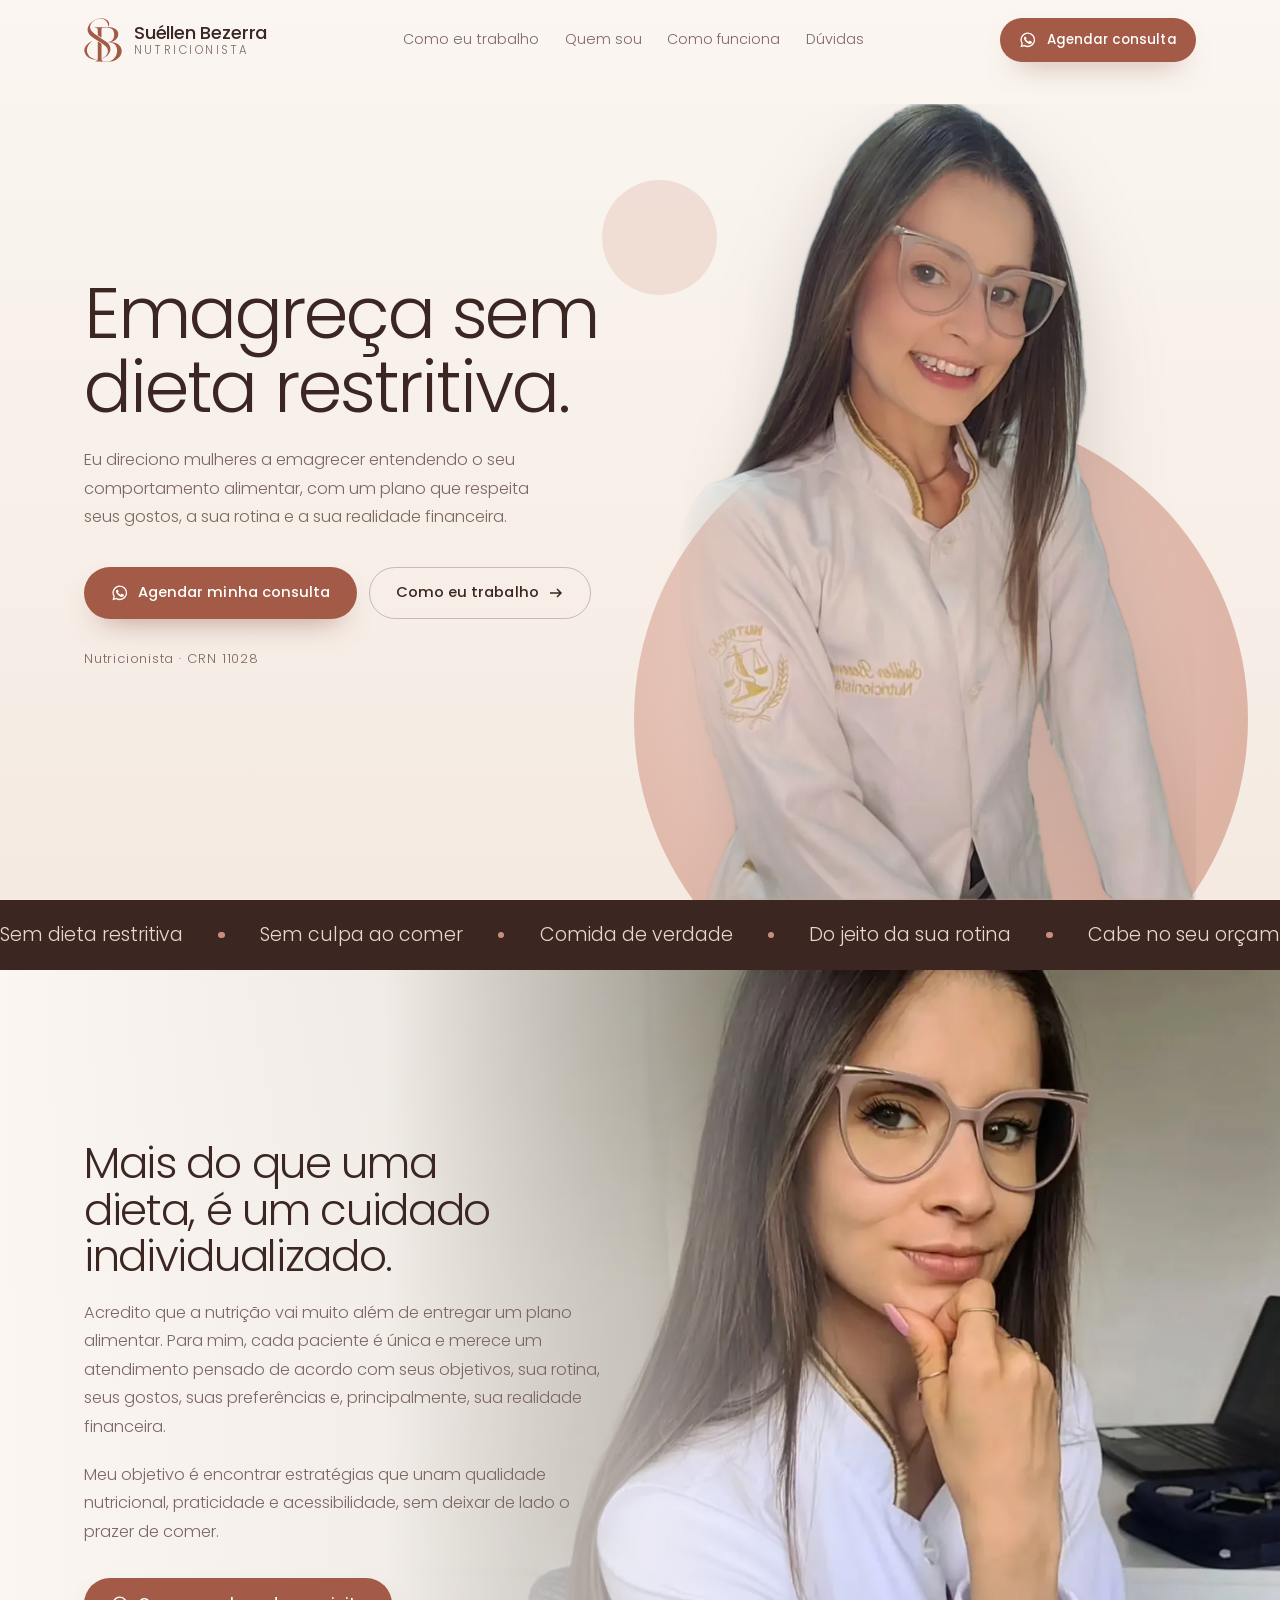
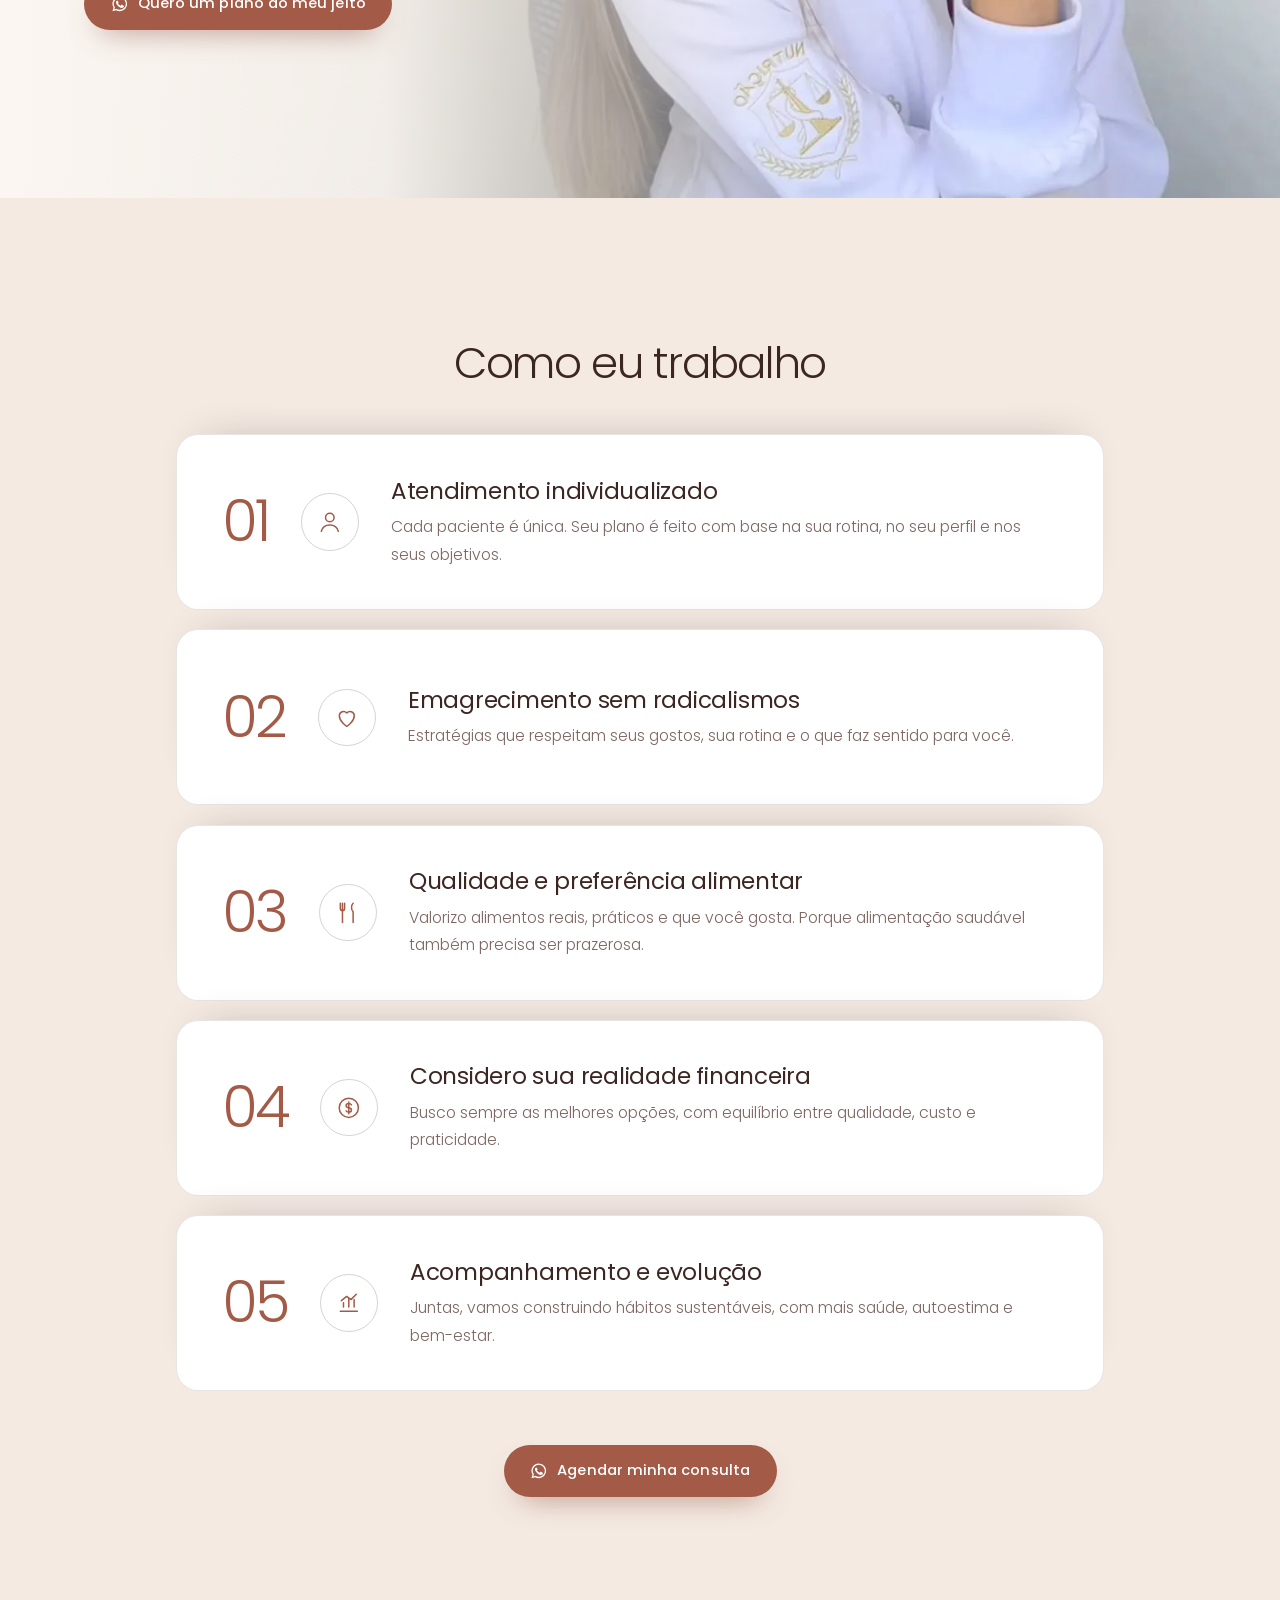
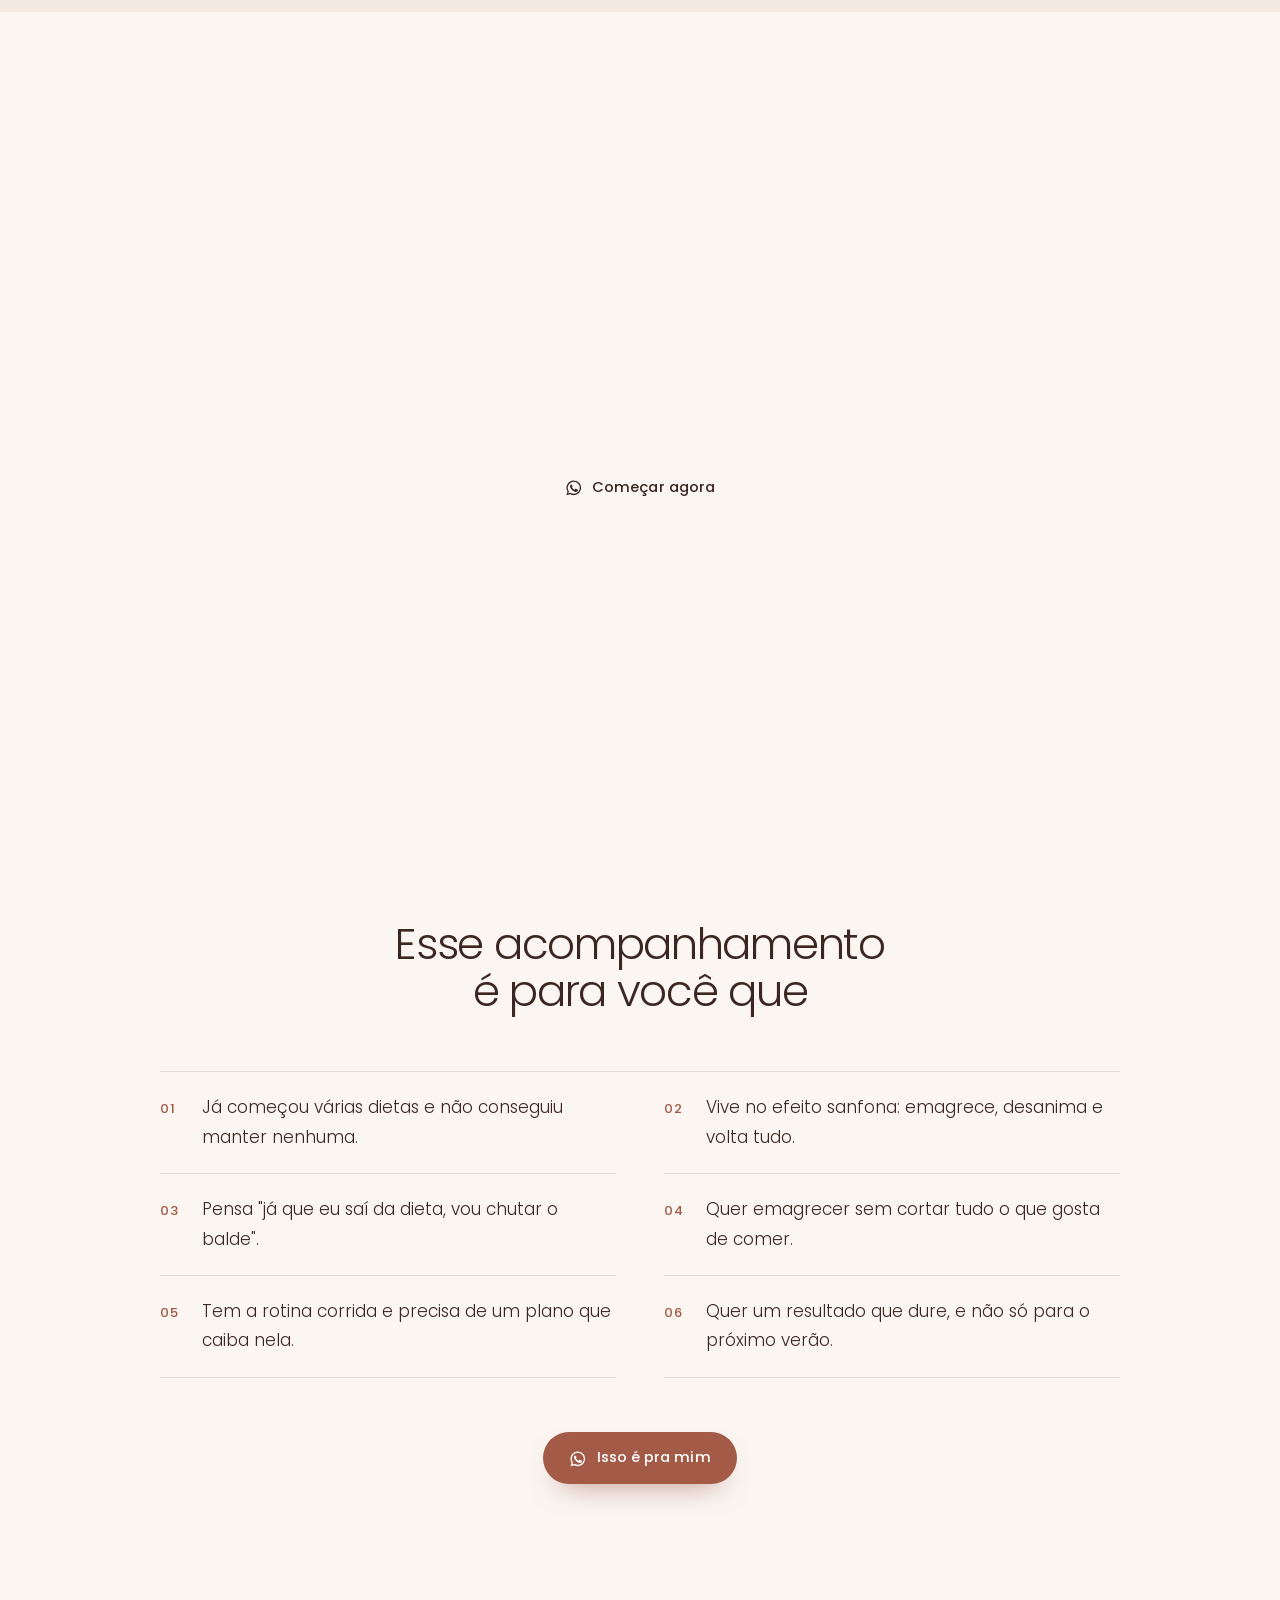
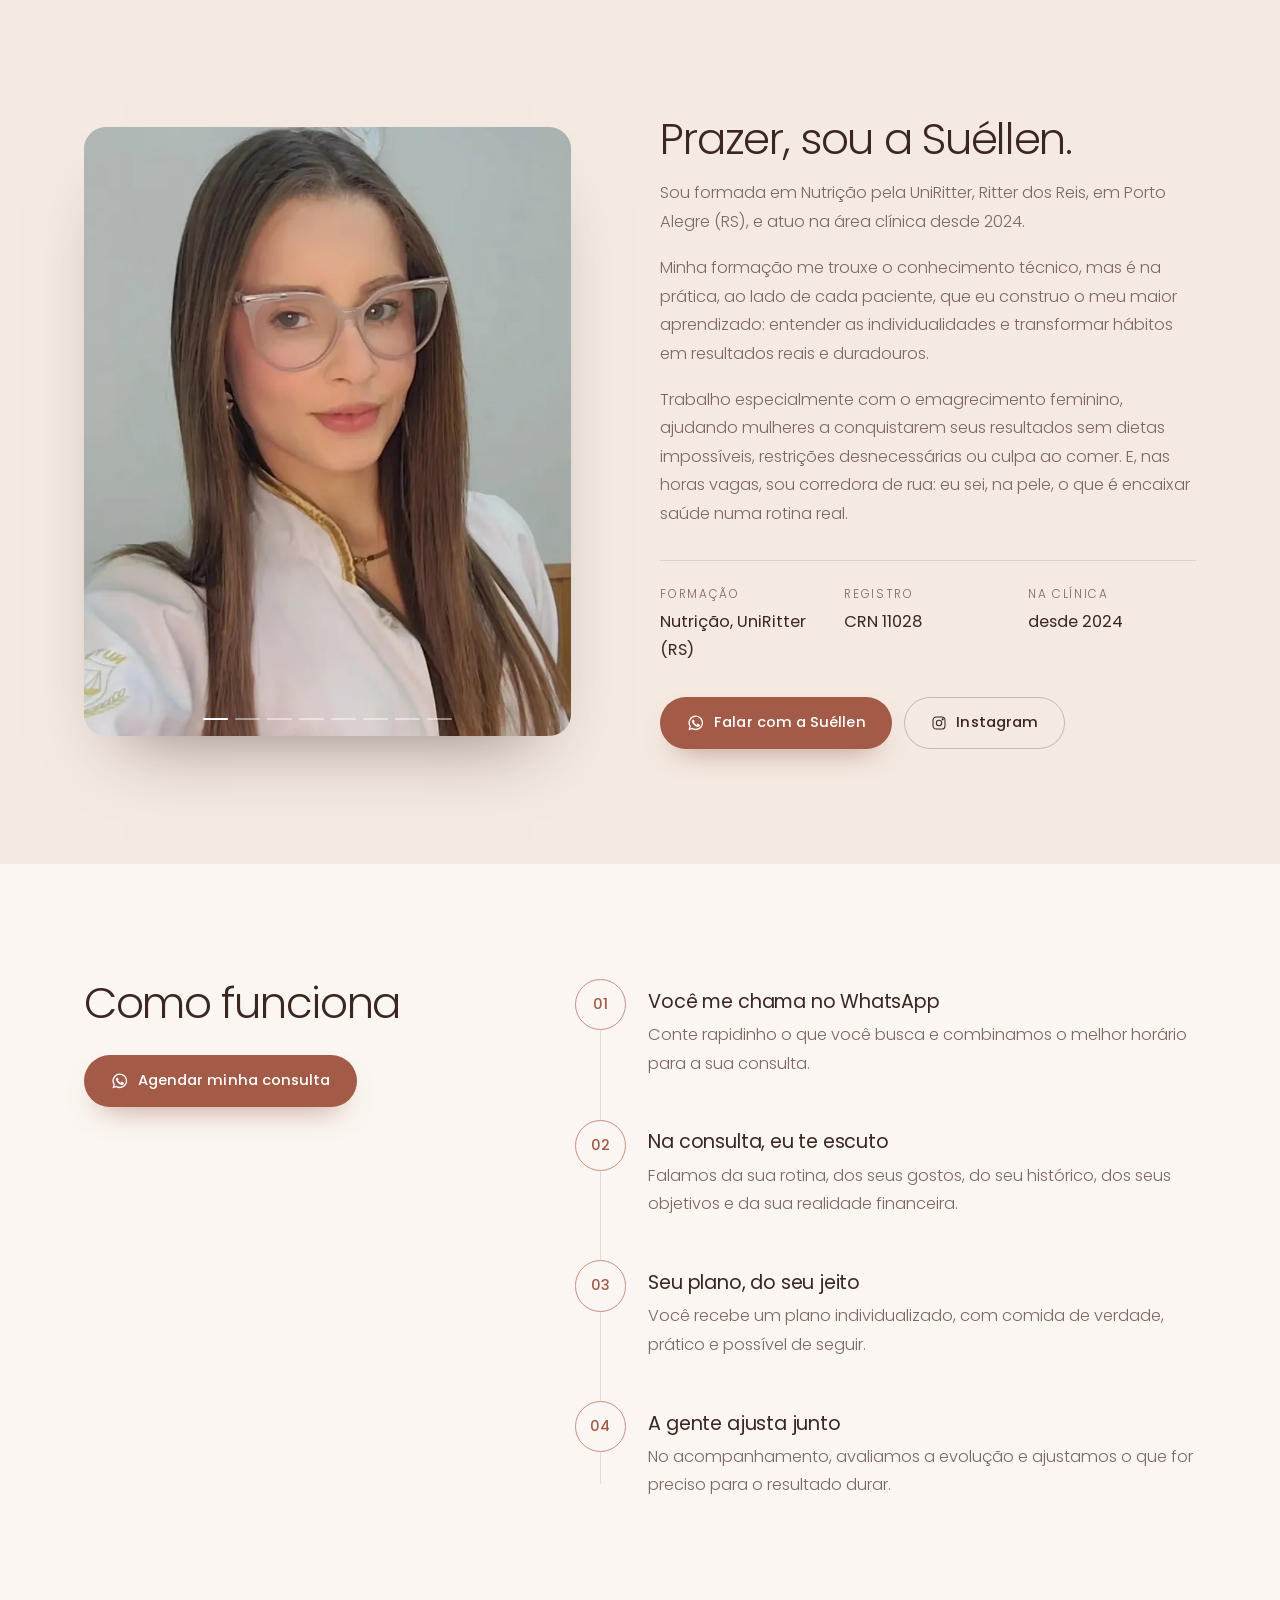
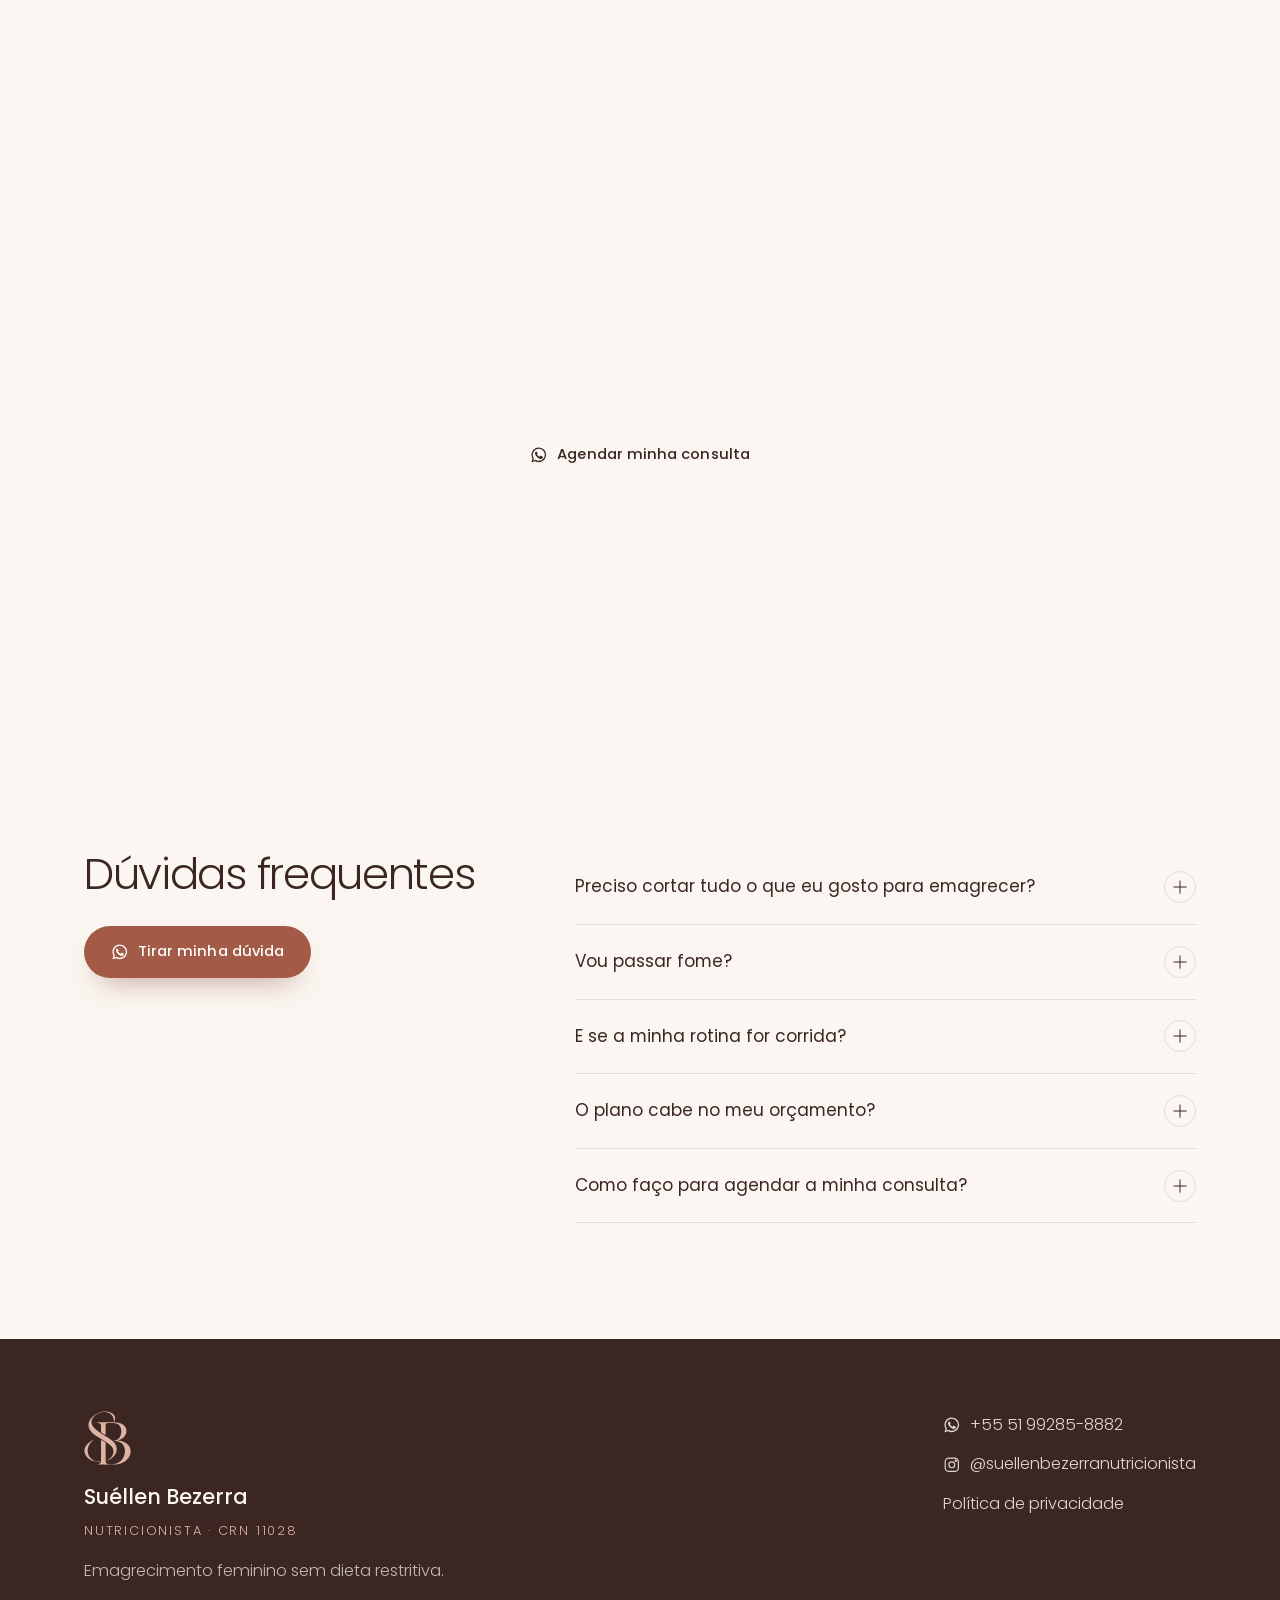
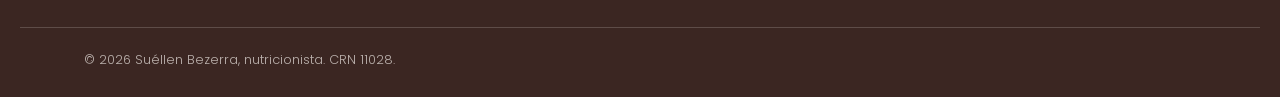
==== commit 47c0a98b: "feat: SB monogram in header, footer, favicon and share image Co-Authored-By: Claude Opus 5.5 <norepl" ====
--- a/index.html
+++ b/index.html
@@ -11,17 +11,17 @@
 <meta property="og:type" content="website"><meta property="og:locale" content="pt_BR"><meta property="og:site_name" content="Suéllen Bezerra, nutricionista">
 <meta property="og:title" content="Suéllen Bezerra | Nutricionista: emagrecimento feminino sem dieta restritiva"><meta property="og:description" content="Nutricionista Suéllen Bezerra (CRN 11028): emagrecimento feminino sem dieta restritiva, com plano individualizado que respeita seus gostos, sua rotina e seu orçamento. Agende pelo WhatsApp."><meta property="og:url" content="https://suellenbezerra.vercel.app/">
 <meta property="og:image" content="https://suellenbezerra.vercel.app/assets/img/og-image.jpg"><meta name="twitter:card" content="summary_large_image">
-<link rel="icon" href="/assets/img/favicon.png" type="image/png"><link rel="apple-touch-icon" href="/assets/img/apple-touch-icon.png">
+<link rel="icon" href="/assets/img/favicon.svg" type="image/svg+xml"><link rel="icon" href="/assets/img/favicon.png" type="image/png" sizes="64x64"><link rel="apple-touch-icon" href="/assets/img/apple-touch-icon.png">
 <link rel="preload" href="/assets/fonts/poppins-300.woff2" as="font" type="font/woff2" crossorigin>
 <link rel="preload" href="/assets/fonts/poppins-500.woff2" as="font" type="font/woff2" crossorigin>
 <link rel="preload" as="image" imagesrcset="/assets/img/fotos/hero-700.webp 700w, /assets/img/fotos/hero-1100.webp 1100w" imagesizes="(max-width:760px) 100vw, 46vw" fetchpriority="high">
 <script>document.documentElement.classList.add('js')</script>
-<style>@font-face{font-family:"Poppins";src:url(/assets/fonts/poppins-300.woff2) format("woff2");font-weight:300;font-display:swap}@font-face{font-family:"Poppins";src:url(/assets/fonts/poppins-400.woff2) format("woff2");font-weight:400;font-display:swap}@font-face{font-family:"Poppins";src:url(/assets/fonts/poppins-500.woff2) format("woff2");font-weight:500;font-display:swap}@font-face{font-family:"Sans Reserva";src:local("Arial");size-adjust:112.5%}:root{--papel:#FBF6F1;--papel-2:#F4EAE2;--rose:#EDD5CB;--rose-2:#DDB3A4;--rose-3:#C98F7D;--terra:#A35A47;--terra-2:#8C4A39;--cacau:#3B2622;--cacau-2:#2B1B18;--tinta:#3B2622;--muted:#7D6762;--linha:rgba(59,38,34,.12);--linha-c:rgba(251,246,241,.18);--sans:"Poppins","Sans Reserva",Arial,sans-serif;--t-hero:clamp(2.6rem,5.6vw,5.4rem);--t-h2:clamp(1.9rem,3.4vw,3.2rem);--gutter:clamp(1.25rem,5vw,4rem);--maxw:1240px;--sec:clamp(4.5rem,9vw,8rem);--ease:cubic-bezier(.2,.8,.3,1);--r:22px}*,*::before,*::after{box-sizing:border-box}html{-webkit-text-size-adjust:100%;scroll-padding-top:6rem}body{margin:0;background:var(--papel);color:var(--tinta);font:300 1.02rem/1.75 var(--sans);-webkit-font-smoothing:antialiased;overflow-x:clip}img{display:block;max-width:100%;height:auto}a{color:inherit;text-decoration:none}h1,h2,h3,p,ul,ol,dl,dd,figure{margin:0}h1,h2{font-weight:300;line-height:1.08;letter-spacing:-.03em;text-wrap:balance}h3{font-weight:500;font-size:1.08rem;line-height:1.35;letter-spacing:-.01em}.wrap{width:100%;max-width:var(--maxw);margin-inline:auto;padding-inline:var(--gutter)}:focus-visible{outline:2px solid var(--terra);outline-offset:3px;border-radius:6px}::selection{background:var(--rose-2);color:var(--cacau)}.btn{display:inline-flex;align-items:center;justify-content:center;gap:.6rem;min-height:3.25rem;padding:.7rem 1.6rem;border-radius:999px;border:1px solid transparent;font:500 .92rem/1.2 var(--sans);letter-spacing:.005em;cursor:pointer;transition:background-color .35s var(--ease),color .35s var(--ease),border-color .35s var(--ease),transform .35s var(--ease),box-shadow .35s var(--ease)}.btn svg{width:1.1rem;height:1.1rem;flex:none}.btn:active{transform:scale(.98)}.btn--pri{background:var(--terra);color:#fff;box-shadow:0 14px 30px -16px rgba(140,74,57,.7)}.btn--pri:hover{background:var(--terra-2)}.btn--claro{background:var(--papel);color:var(--cacau)}.btn--claro:hover{background:var(--rose)}.btn--linha{border-color:rgba(59,38,34,.25);color:var(--tinta)}.btn--linha:hover{border-color:var(--terra);color:var(--terra)}.btn--linha svg{width:1rem;height:1rem}.ctas{display:flex;flex-wrap:wrap;gap:.75rem}.top{position:fixed;inset:0 0 auto 0;z-index:60;transition:background-color .4s var(--ease),box-shadow .4s var(--ease)}.top.solid{background:rgba(251,246,241,.9);-webkit-backdrop-filter:blur(14px);backdrop-filter:blur(14px);box-shadow:0 1px 0 var(--linha)}.top__in{display:flex;align-items:center;justify-content:space-between;gap:1.5rem;height:5rem}.marca{display:flex;flex-direction:column;line-height:1.15}.marca b{font-weight:500;font-size:1.12rem;letter-spacing:-.01em}.marca span{font-size:.72rem;letter-spacing:.22em;text-transform:uppercase;color:var(--muted)}.nav{display:flex;gap:1.6rem;font-size:.9rem;color:var(--muted)}.nav a{transition:color .3s}.nav a:hover{color:var(--terra)}.top .btn{min-height:2.75rem;padding:.5rem 1.15rem;font-size:.84rem}.capa{position:relative;min-height:100svh;display:flex;align-items:center;overflow:hidden;isolation:isolate;background:linear-gradient(180deg,var(--papel) 0%,var(--papel-2) 100%)}.capa__fundo{position:absolute;inset:0;z-index:-2;pointer-events:none}.capa__fundo i{position:absolute;border-radius:50%;background:radial-gradient(circle at 40% 35%,var(--rose) 0%,var(--rose-2) 70%)}.capa__fundo i:first-child{width:min(48vw,44rem);aspect-ratio:1;right:calc(var(--gutter) * .5);bottom:-14%}.capa__fundo i:last-child{width:clamp(5rem,9vw,8rem);aspect-ratio:1;right:44%;top:20%;background:var(--rose);opacity:.7}.capa__foto{position:absolute;right:max(var(--gutter),calc((100vw - var(--maxw)) / 2 + var(--gutter)));bottom:0;z-index:-1}.capa__foto img{height:min(calc(100svh - 6.5rem),54rem);width:auto;max-width:46vw;object-fit:contain;object-position:bottom;filter:drop-shadow(0 30px 40px rgba(59,38,34,.18));-webkit-mask-image:linear-gradient(90deg,transparent 0,#000 16%);mask-image:linear-gradient(90deg,transparent 0,#000 16%)}.capa__in{padding-block:7rem 4rem}.capa__txt{max-width:34rem}.capa h1{font-size:var(--t-hero);line-height:1.02}.capa__txt>p:not(.capa__crn){margin-top:1.4rem;font-size:clamp(1.02rem,1.2vw,1.16rem);color:var(--muted);max-width:30rem}.capa .ctas{margin-top:2.2rem}.capa__crn{margin-top:1.8rem;font-size:.82rem;letter-spacing:.06em;color:var(--muted)}.faixa{overflow:hidden;background:var(--cacau);color:var(--rose);padding-block:1.15rem}.faixa__t{display:flex;width:max-content;animation:corre 38s linear infinite}.faixa__t span{flex:none;margin-right:2.2rem;font-size:clamp(1rem,1.5vw,1.3rem);white-space:nowrap}.faixa__t i{flex:none;margin-right:2.2rem;align-self:center;width:.4rem;height:.4rem;border-radius:50%;background:var(--rose-3)}@keyframes corre{to{transform:translate3d(-50%,0,0)}}.sec{position:relative;padding-block:var(--sec)}.cab{text-align:center;max-width:46rem;margin:0 auto clamp(2.4rem,5vw,3.6rem)}.cab h2{font-size:var(--t-h2)}.fim{display:flex;justify-content:center;margin-top:clamp(2.4rem,5vw,3.4rem)}.cuidado{position:relative;min-height:min(92svh,58rem);display:flex;align-items:center;overflow:hidden;isolation:isolate;padding-block:var(--sec)}.cuidado__bg{position:absolute;inset:0;z-index:-1}.cuidado__bg img{width:100%;height:100%;object-fit:cover;object-position:78% 30%}.cuidado__bg::after{content:"";position:absolute;inset:0;background:linear-gradient(90deg,var(--papel) 0%,rgba(251,246,241,.94) 30%,rgba(251,246,241,.55) 50%,rgba(251,246,241,0) 66%)}.cuidado__txt{max-width:33rem}.cuidado h2{font-size:var(--t-h2)}.cuidado__txt p{margin-top:1.2rem;color:var(--muted)}.cuidado__txt .ctas{margin-top:2rem}.pilares-sec{position:relative;padding-block:var(--sec);background:var(--papel-2)}.pilares-sec .cab{position:sticky;top:4.9rem;z-index:3;margin-bottom:0;padding:1.6rem 0 1.4rem;background:var(--papel-2)}.pilares{position:relative;z-index:1;display:flex;flex-direction:column;gap:1.2rem;max-width:58rem;margin:clamp(1rem,2vw,1.6rem) auto 0}.pilar{position:sticky;top:calc(var(--cab-h,10.6rem) + var(--i) * 1.1rem);display:grid;grid-template-columns:auto auto 1fr;grid-template-areas:"n ic t" "n ic p";column-gap:clamp(1rem,3vw,2rem);row-gap:.4rem;align-items:center;min-height:11rem;padding:clamp(1.6rem,3.5vw,2.4rem) clamp(1.4rem,4vw,2.8rem);border-radius:var(--r);background:#fff;border:1px solid var(--linha);box-shadow:0 -18px 40px -28px rgba(59,38,34,.3)}.pilar__n{grid-area:n;font-size:clamp(2.4rem,5vw,3.6rem);font-weight:300;letter-spacing:-.04em;line-height:1;color:var(--terra)}.pilar__ic{grid-area:ic;display:grid;place-items:center;width:3.6rem;height:3.6rem;border-radius:50%;border:1px solid rgba(59,38,34,.2);color:var(--terra)}.pilar__ic svg{width:1.6rem;height:1.6rem}.pilar h3{grid-area:t;align-self:end;font-size:clamp(1.15rem,1.8vw,1.45rem);font-weight:400}.pilar p{grid-area:p;align-self:start;color:var(--muted);font-size:.98rem}.frase,.final{position:relative;clip-path:inset(0);color:var(--papel);isolation:isolate}.frase__bg,.final__bg{position:fixed;inset:4.9rem 0 0 0;z-index:-1}.frase__bg img,.final__bg img{width:100%;height:100%;object-fit:cover;object-position:65% 0%}.frase__bg::after,.final__bg::after{content:"";position:absolute;inset:0;background:radial-gradient(75% 85% at 50% 55%,rgba(43,27,24,.82),rgba(43,27,24,.55))}.frase{min-height:88svh;display:flex;align-items:center;text-align:center}.frase__txt{max-width:50rem;margin-inline:auto;padding-block:var(--sec)}.frase__grande{font-size:clamp(1.45rem,2.3vw,2.15rem);font-weight:300;line-height:1.4;letter-spacing:-.015em;text-wrap:balance}.frase .ctas{margin-top:2.2rem;justify-content:center}.final{min-height:80svh;display:flex;align-items:center;text-align:center}.final__bg::after{background:radial-gradient(80% 80% at 50% 50%,rgba(43,27,24,.7),rgba(43,27,24,.92))}.final__txt{max-width:40rem;margin-inline:auto;padding-block:var(--sec)}.final h2{font-size:var(--t-h2)}.final p{margin:1.2rem auto 0;color:rgba(251,246,241,.82)}.final .ctas{justify-content:center;margin-top:2.2rem}.quem__lista{display:grid;grid-template-columns:repeat(2,1fr);column-gap:clamp(1.5rem,4vw,3rem);margin:0 auto;padding:0;list-style:none;max-width:60rem;border-top:1px solid var(--linha)}.quem__lista li{display:grid;grid-template-columns:2.6rem 1fr;align-items:baseline;padding:1.3rem 0;border-bottom:1px solid var(--linha);font-size:1.06rem}.quem__lista span{font-size:.82rem;font-weight:500;letter-spacing:.1em;color:var(--terra)}.sobre{background:var(--papel-2)}.sobre__in{display:grid;grid-template-columns:1fr 1.1fr;gap:clamp(2rem,7vw,6rem);align-items:center}.slides{position:relative;aspect-ratio:4/5;border-radius:var(--r);overflow:hidden;background:var(--rose);box-shadow:0 40px 70px -40px rgba(59,38,34,.55)}.slide{position:absolute;inset:0;margin:0;opacity:0;transition:opacity 1.2s var(--ease)}.slide.on{opacity:1}.slide img{width:100%;height:100%;object-fit:cover;transform:scale(1.08);transition:transform 6.5s linear}.slide.on img{transform:scale(1)}.slides__pontos{position:absolute;left:0;right:0;bottom:1rem;display:flex;justify-content:center;gap:.4rem}.slides__pontos i{width:1.6rem;height:2px;border-radius:2px;background:rgba(255,255,255,.45);transition:background-color .4s}.slides__pontos i.on{background:#fff}.sobre h2{font-size:var(--t-h2)}.sobre__txt p{margin-top:1.1rem;color:var(--muted)}.sobre__dados{display:grid;grid-template-columns:repeat(3,1fr);gap:1rem;margin-top:2rem;padding-top:1.4rem;border-top:1px solid var(--linha)}.sobre__dados dt{font-size:.74rem;letter-spacing:.14em;text-transform:uppercase;color:var(--muted)}.sobre__dados dd{margin-top:.2rem;font-weight:400}.sobre .ctas{margin-top:2rem}.passos-in{display:grid;grid-template-columns:.8fr 1.2fr;gap:clamp(2rem,6vw,5rem);align-items:start}.passos-cab{position:sticky;top:7rem;display:flex;flex-direction:column;align-items:flex-start;gap:1.8rem}.passos-cab h2{font-size:var(--t-h2)}.passos{position:relative;margin:0;padding:0;list-style:none}.passos::before{content:"";position:absolute;left:1.6rem;top:1rem;bottom:1rem;width:1px;background:var(--linha)}.passo{position:relative;display:grid;grid-template-columns:3.2rem 1fr;gap:1.4rem;padding-bottom:2.6rem}.passo:last-child{padding-bottom:0}.passo b{position:relative;display:grid;place-items:center;width:3.2rem;height:3.2rem;border-radius:50%;background:var(--papel);border:1px solid var(--rose-3);color:var(--terra);font-weight:500;font-size:.9rem}.passo h3{font-size:1.2rem;font-weight:400;padding-top:.6rem}.passo p{margin-top:.4rem;color:var(--muted)}.faq-sec{background:var(--papel)}.faq{display:grid;grid-template-columns:.8fr 1.2fr;gap:clamp(2rem,6vw,5rem);align-items:start}.faq__cab{position:sticky;top:7rem;display:flex;flex-direction:column;align-items:flex-start;gap:1.8rem}.faq__cab h2{font-size:var(--t-h2)}.faq__item{border-bottom:1px solid var(--linha)}.faq__item summary{display:flex;justify-content:space-between;align-items:center;gap:1rem;padding:1.3rem 0;cursor:pointer;list-style:none;font-size:1.06rem;font-weight:400}.faq__item summary::-webkit-details-marker{display:none}.faq__item summary i{position:relative;flex:none;width:2rem;height:2rem;border-radius:50%;border:1px solid var(--linha);transition:transform .4s var(--ease),background-color .3s}.faq__item summary i::before,.faq__item summary i::after{content:"";position:absolute;left:50%;top:50%;width:.8rem;height:1px;background:currentColor;transform:translate(-50%,-50%)}.faq__item summary i::after{transform:translate(-50%,-50%) rotate(90deg)}.faq__item[open] summary i{transform:rotate(45deg);background:var(--rose)}.faq__item p{padding:0 3rem 1.4rem 0;color:var(--muted)}.rod{background:var(--cacau);color:var(--papel);padding-block:clamp(3rem,6vw,4.5rem) 1.6rem}.rod__in{display:flex;justify-content:space-between;gap:2rem;flex-wrap:wrap}.rod__marca b{display:block;font-weight:500;font-size:1.3rem}.rod__marca span{font-size:.8rem;letter-spacing:.14em;text-transform:uppercase;color:var(--rose-2)}.rod__marca p{margin-top:.8rem;color:rgba(251,246,241,.7)}.rod__col{display:flex;flex-direction:column;gap:.7rem}.rod__col a{display:inline-flex;align-items:center;gap:.6rem;color:rgba(251,246,241,.85);transition:color .3s}.rod__col a:hover{color:var(--rose)}.rod__col svg{width:1.1rem;height:1.1rem}.rod__fim{margin-top:2.6rem;padding-top:1.3rem;border-top:1px solid var(--linha-c);font-size:.8rem;color:rgba(251,246,241,.68)}.zap{position:fixed;right:1.1rem;bottom:1.1rem;z-index:50;display:inline-flex;align-items:center;gap:.6rem;padding:.75rem 1.2rem .75rem .9rem;border-radius:999px;background:#1FAF5A;color:#fff;font-weight:500;font-size:.86rem;box-shadow:0 16px 34px -14px rgba(0,0,0,.45);transition:transform .35s var(--ease)}.zap svg{width:1.5rem;height:1.5rem}.zap:hover{transform:translateY(-2px)}.js .zap{opacity:0;transform:translateY(12px);pointer-events:none;transition:opacity .4s var(--ease),transform .4s var(--ease)}.js .zap.ver{opacity:1;transform:none;pointer-events:auto}.texto-pag{padding-top:8rem}.texto{max-width:46rem}.texto h1{font-size:var(--t-h2)}.texto h2{font-size:1.4rem;margin:2.2rem 0 .6rem}.texto p{color:var(--muted)}.obrigado{min-height:100svh;display:grid;place-items:center;text-align:center;padding:2rem}.obrigado__nome{font-weight:500;letter-spacing:.2em;text-transform:uppercase;font-size:.8rem;color:var(--muted)}.obrigado h1{margin-top:1rem;font-size:clamp(1.8rem,4vw,2.8rem)}.obrigado p{margin-top:.8rem;color:var(--muted)}.gira{width:2.6rem;height:2.6rem;margin:2rem auto;border-radius:50%;border:1.5px solid var(--linha);border-top-color:var(--terra);animation:gira 1s linear infinite}@keyframes gira{to{transform:rotate(360deg)}}.obrigado .ctas{justify-content:center}.js .rv{opacity:0;transform:translate3d(0,26px,0);transition:opacity .9s var(--ease),transform 1.1s var(--ease)}.js .rv.in{opacity:1;transform:none}.js .rv[data-d="1"]{transition-delay:.08s}.js .rv[data-d="2"]{transition-delay:.16s}@media (max-width:1000px){.nav{display:none}}@media (max-width:860px){.cuidado__in,.sobre__in,.passos-in,.faq{grid-template-columns:1fr}.passos-cab,.faq__cab{position:relative;top:0;align-items:center;text-align:center}.quem__lista{grid-template-columns:1fr}}@media (max-width:760px){.top__in{height:4.4rem}.top .btn{display:none}.marca b{font-size:1.02rem}.capa{flex-direction:column;align-items:stretch;min-height:0;background:var(--papel)}.capa__fundo i:first-child{width:min(104vw,50svh);left:50%;right:auto;bottom:auto;top:5.2rem;transform:translateX(-50%)}.capa__fundo i:last-child{display:none}.capa__foto{position:relative;right:auto;bottom:auto;width:100%;margin:4.4rem auto 0;display:flex;justify-content:center}.capa__foto img{height:min(54svh,118vw);max-width:100%}.capa__foto::after{content:"";position:absolute;inset:auto 0 0 0;height:32%;background:linear-gradient(0deg,var(--papel) 8%,rgba(251,246,241,0))}.capa__in{padding-block:0 3rem;margin-top:-4.5rem;position:relative;text-align:center}.capa__txt{margin-inline:auto}.capa__txt>p:not(.capa__crn){margin-inline:auto}.ctas{justify-content:center}.cuidado__txt,.sobre__txt,.frase__txt,.cab{text-align:center}.pilar{grid-template-columns:auto 1fr;grid-template-areas:"ic n" "t t" "p p";top:calc(var(--cab-h,9rem) + var(--i) * .8rem);min-height:0;text-align:left}.pilar__n{justify-self:end;font-size:2.4rem}.pilar h3{margin-top:.6rem}.frase__bg,.final__bg{position:absolute;inset:0}.cuidado{flex-direction:column;align-items:stretch;min-height:0;padding-block:0 var(--sec)}.cuidado__bg{position:relative;inset:auto;height:min(118vw,32rem)}.cuidado__bg img{object-position:50% 20%}.cuidado__bg::after{background:linear-gradient(0deg,var(--papel) 0%,rgba(251,246,241,0) 40%)}.cuidado__txt{max-width:none;margin-top:-2rem}.pilares-sec .cab{top:4.3rem;padding:1.2rem 0 1rem}.frase,.final{clip-path:none;overflow:hidden}.frase__bg img{object-position:50% 0}.final__bg img{object-position:50% 12%}.capa__foto img{-webkit-mask-image:none;mask-image:none}.frase__bg::after{background:linear-gradient(0deg,rgba(43,27,24,.95) 0%,rgba(43,27,24,.75) 60%,rgba(43,27,24,.55) 100%)}.slides{max-width:26rem;margin-inline:auto;width:100%}.sobre__dados{grid-template-columns:1fr 1fr 1fr;text-align:center}.faq__item p{padding-right:0}.rod__in{flex-direction:column;text-align:center;align-items:center}.rod__fim{text-align:center}.zap span{display:none}.zap{padding:.85rem}}@media (max-width:760px) and (max-height:720px){.capa__foto img{height:46svh}.capa__fundo i:first-child{width:44svh}.capa__txt>p:not(.capa__crn){margin-top:1rem}.capa .ctas{margin-top:1.4rem}}@media (prefers-reduced-motion:reduce){*,*::before,*::after{animation-duration:.01ms!important;animation-iteration-count:1!important;transition-duration:.01ms!important}.js .rv{opacity:1;transform:none}}</style>
+<style>@font-face{font-family:"Poppins";src:url(/assets/fonts/poppins-300.woff2) format("woff2");font-weight:300;font-display:swap}@font-face{font-family:"Poppins";src:url(/assets/fonts/poppins-400.woff2) format("woff2");font-weight:400;font-display:swap}@font-face{font-family:"Poppins";src:url(/assets/fonts/poppins-500.woff2) format("woff2");font-weight:500;font-display:swap}@font-face{font-family:"Sans Reserva";src:local("Arial");size-adjust:112.5%}:root{--papel:#FBF6F1;--papel-2:#F4EAE2;--rose:#EDD5CB;--rose-2:#DDB3A4;--rose-3:#C98F7D;--terra:#A35A47;--terra-2:#8C4A39;--cacau:#3B2622;--cacau-2:#2B1B18;--tinta:#3B2622;--muted:#7D6762;--linha:rgba(59,38,34,.12);--linha-c:rgba(251,246,241,.18);--sans:"Poppins","Sans Reserva",Arial,sans-serif;--t-hero:clamp(2.6rem,5.6vw,5.4rem);--t-h2:clamp(1.9rem,3.4vw,3.2rem);--gutter:clamp(1.25rem,5vw,4rem);--maxw:1240px;--sec:clamp(4.5rem,9vw,8rem);--ease:cubic-bezier(.2,.8,.3,1);--r:22px}*,*::before,*::after{box-sizing:border-box}html{-webkit-text-size-adjust:100%;scroll-padding-top:6rem}body{margin:0;background:var(--papel);color:var(--tinta);font:300 1.02rem/1.75 var(--sans);-webkit-font-smoothing:antialiased;overflow-x:clip}img{display:block;max-width:100%;height:auto}a{color:inherit;text-decoration:none}h1,h2,h3,p,ul,ol,dl,dd,figure{margin:0}h1,h2{font-weight:300;line-height:1.08;letter-spacing:-.03em;text-wrap:balance}h3{font-weight:500;font-size:1.08rem;line-height:1.35;letter-spacing:-.01em}.wrap{width:100%;max-width:var(--maxw);margin-inline:auto;padding-inline:var(--gutter)}:focus-visible{outline:2px solid var(--terra);outline-offset:3px;border-radius:6px}::selection{background:var(--rose-2);color:var(--cacau)}.btn{display:inline-flex;align-items:center;justify-content:center;gap:.6rem;min-height:3.25rem;padding:.7rem 1.6rem;border-radius:999px;border:1px solid transparent;font:500 .92rem/1.2 var(--sans);letter-spacing:.005em;cursor:pointer;transition:background-color .35s var(--ease),color .35s var(--ease),border-color .35s var(--ease),transform .35s var(--ease),box-shadow .35s var(--ease)}.btn svg{width:1.1rem;height:1.1rem;flex:none}.btn:active{transform:scale(.98)}.btn--pri{background:var(--terra);color:#fff;box-shadow:0 14px 30px -16px rgba(140,74,57,.7)}.btn--pri:hover{background:var(--terra-2)}.btn--claro{background:var(--papel);color:var(--cacau)}.btn--claro:hover{background:var(--rose)}.btn--linha{border-color:rgba(59,38,34,.25);color:var(--tinta)}.btn--linha:hover{border-color:var(--terra);color:var(--terra)}.btn--linha svg{width:1rem;height:1rem}.ctas{display:flex;flex-wrap:wrap;gap:.75rem}.top{position:fixed;inset:0 0 auto 0;z-index:60;transition:background-color .4s var(--ease),box-shadow .4s var(--ease)}.top.solid{background:rgba(251,246,241,.9);-webkit-backdrop-filter:blur(14px);backdrop-filter:blur(14px);box-shadow:0 1px 0 var(--linha)}.top__in{display:flex;align-items:center;justify-content:space-between;gap:1.5rem;height:5rem}.marca{display:flex;align-items:center;gap:.75rem}.marca__sb{height:2.75rem;width:auto}.marca__txt{display:flex;flex-direction:column;line-height:1.15}.marca b{font-weight:500;font-size:1.12rem;letter-spacing:-.01em}.marca__txt>span{font-size:.72rem;letter-spacing:.22em;text-transform:uppercase;color:var(--muted)}.nav{display:flex;gap:1.6rem;font-size:.9rem;color:var(--muted)}.nav a{transition:color .3s}.nav a:hover{color:var(--terra)}.top .btn{min-height:2.75rem;padding:.5rem 1.15rem;font-size:.84rem}.capa{position:relative;min-height:100svh;display:flex;align-items:center;overflow:hidden;isolation:isolate;background:linear-gradient(180deg,var(--papel) 0%,var(--papel-2) 100%)}.capa__fundo{position:absolute;inset:0;z-index:-2;pointer-events:none}.capa__fundo i{position:absolute;border-radius:50%;background:radial-gradient(circle at 40% 35%,var(--rose) 0%,var(--rose-2) 70%)}.capa__fundo i:first-child{width:min(48vw,44rem);aspect-ratio:1;right:calc(var(--gutter) * .5);bottom:-14%}.capa__fundo i:last-child{width:clamp(5rem,9vw,8rem);aspect-ratio:1;right:44%;top:20%;background:var(--rose);opacity:.7}.capa__foto{position:absolute;right:max(var(--gutter),calc((100vw - var(--maxw)) / 2 + var(--gutter)));bottom:0;z-index:-1}.capa__foto img{height:min(calc(100svh - 6.5rem),54rem);width:auto;max-width:46vw;object-fit:contain;object-position:bottom;filter:drop-shadow(0 30px 40px rgba(59,38,34,.18));-webkit-mask-image:linear-gradient(90deg,transparent 0,#000 16%);mask-image:linear-gradient(90deg,transparent 0,#000 16%)}.capa__in{padding-block:7rem 4rem}.capa__txt{max-width:34rem}.capa h1{font-size:var(--t-hero);line-height:1.02}.capa__txt>p:not(.capa__crn){margin-top:1.4rem;font-size:clamp(1.02rem,1.2vw,1.16rem);color:var(--muted);max-width:30rem}.capa .ctas{margin-top:2.2rem}.capa__crn{margin-top:1.8rem;font-size:.82rem;letter-spacing:.06em;color:var(--muted)}.faixa{overflow:hidden;background:var(--cacau);color:var(--rose);padding-block:1.15rem}.faixa__t{display:flex;width:max-content;animation:corre 38s linear infinite}.faixa__t span{flex:none;margin-right:2.2rem;font-size:clamp(1rem,1.5vw,1.3rem);white-space:nowrap}.faixa__t i{flex:none;margin-right:2.2rem;align-self:center;width:.4rem;height:.4rem;border-radius:50%;background:var(--rose-3)}@keyframes corre{to{transform:translate3d(-50%,0,0)}}.sec{position:relative;padding-block:var(--sec)}.cab{text-align:center;max-width:46rem;margin:0 auto clamp(2.4rem,5vw,3.6rem)}.cab h2{font-size:var(--t-h2)}.fim{display:flex;justify-content:center;margin-top:clamp(2.4rem,5vw,3.4rem)}.cuidado{position:relative;min-height:min(92svh,58rem);display:flex;align-items:center;overflow:hidden;isolation:isolate;padding-block:var(--sec)}.cuidado__bg{position:absolute;inset:0;z-index:-1}.cuidado__bg img{width:100%;height:100%;object-fit:cover;object-position:78% 30%}.cuidado__bg::after{content:"";position:absolute;inset:0;background:linear-gradient(90deg,var(--papel) 0%,rgba(251,246,241,.94) 30%,rgba(251,246,241,.55) 50%,rgba(251,246,241,0) 66%)}.cuidado__txt{max-width:33rem}.cuidado h2{font-size:var(--t-h2)}.cuidado__txt p{margin-top:1.2rem;color:var(--muted)}.cuidado__txt .ctas{margin-top:2rem}.pilares-sec{position:relative;padding-block:var(--sec);background:var(--papel-2)}.pilares-sec .cab{position:sticky;top:4.9rem;z-index:3;margin-bottom:0;padding:1.6rem 0 1.4rem;background:var(--papel-2)}.pilares{position:relative;z-index:1;display:flex;flex-direction:column;gap:1.2rem;max-width:58rem;margin:clamp(1rem,2vw,1.6rem) auto 0}.pilar{position:sticky;top:calc(var(--cab-h,10.6rem) + var(--i) * 1.1rem);display:grid;grid-template-columns:auto auto 1fr;grid-template-areas:"n ic t" "n ic p";column-gap:clamp(1rem,3vw,2rem);row-gap:.4rem;align-items:center;min-height:11rem;padding:clamp(1.6rem,3.5vw,2.4rem) clamp(1.4rem,4vw,2.8rem);border-radius:var(--r);background:#fff;border:1px solid var(--linha);box-shadow:0 -18px 40px -28px rgba(59,38,34,.3)}.pilar__n{grid-area:n;font-size:clamp(2.4rem,5vw,3.6rem);font-weight:300;letter-spacing:-.04em;line-height:1;color:var(--terra)}.pilar__ic{grid-area:ic;display:grid;place-items:center;width:3.6rem;height:3.6rem;border-radius:50%;border:1px solid rgba(59,38,34,.2);color:var(--terra)}.pilar__ic svg{width:1.6rem;height:1.6rem}.pilar h3{grid-area:t;align-self:end;font-size:clamp(1.15rem,1.8vw,1.45rem);font-weight:400}.pilar p{grid-area:p;align-self:start;color:var(--muted);font-size:.98rem}.frase,.final{position:relative;clip-path:inset(0);color:var(--papel);isolation:isolate}.frase__bg,.final__bg{position:fixed;inset:4.9rem 0 0 0;z-index:-1}.frase__bg img,.final__bg img{width:100%;height:100%;object-fit:cover;object-position:65% 0%}.frase__bg::after,.final__bg::after{content:"";position:absolute;inset:0;background:radial-gradient(75% 85% at 50% 55%,rgba(43,27,24,.82),rgba(43,27,24,.55))}.frase{min-height:88svh;display:flex;align-items:center;text-align:center}.frase__txt{max-width:50rem;margin-inline:auto;padding-block:var(--sec)}.frase__grande{font-size:clamp(1.45rem,2.3vw,2.15rem);font-weight:300;line-height:1.4;letter-spacing:-.015em;text-wrap:balance}.frase .ctas{margin-top:2.2rem;justify-content:center}.final{min-height:80svh;display:flex;align-items:center;text-align:center}.final__bg::after{background:radial-gradient(80% 80% at 50% 50%,rgba(43,27,24,.7),rgba(43,27,24,.92))}.final__txt{max-width:40rem;margin-inline:auto;padding-block:var(--sec)}.final h2{font-size:var(--t-h2)}.final p{margin:1.2rem auto 0;color:rgba(251,246,241,.82)}.final .ctas{justify-content:center;margin-top:2.2rem}.quem__lista{display:grid;grid-template-columns:repeat(2,1fr);column-gap:clamp(1.5rem,4vw,3rem);margin:0 auto;padding:0;list-style:none;max-width:60rem;border-top:1px solid var(--linha)}.quem__lista li{display:grid;grid-template-columns:2.6rem 1fr;align-items:baseline;padding:1.3rem 0;border-bottom:1px solid var(--linha);font-size:1.06rem}.quem__lista span{font-size:.82rem;font-weight:500;letter-spacing:.1em;color:var(--terra)}.sobre{background:var(--papel-2)}.sobre__in{display:grid;grid-template-columns:1fr 1.1fr;gap:clamp(2rem,7vw,6rem);align-items:center}.slides{position:relative;aspect-ratio:4/5;border-radius:var(--r);overflow:hidden;background:var(--rose);box-shadow:0 40px 70px -40px rgba(59,38,34,.55)}.slide{position:absolute;inset:0;margin:0;opacity:0;transition:opacity 1.2s var(--ease)}.slide.on{opacity:1}.slide img{width:100%;height:100%;object-fit:cover;transform:scale(1.08);transition:transform 6.5s linear}.slide.on img{transform:scale(1)}.slides__pontos{position:absolute;left:0;right:0;bottom:1rem;display:flex;justify-content:center;gap:.4rem}.slides__pontos i{width:1.6rem;height:2px;border-radius:2px;background:rgba(255,255,255,.45);transition:background-color .4s}.slides__pontos i.on{background:#fff}.sobre h2{font-size:var(--t-h2)}.sobre__txt p{margin-top:1.1rem;color:var(--muted)}.sobre__dados{display:grid;grid-template-columns:repeat(3,1fr);gap:1rem;margin-top:2rem;padding-top:1.4rem;border-top:1px solid var(--linha)}.sobre__dados dt{font-size:.74rem;letter-spacing:.14em;text-transform:uppercase;color:var(--muted)}.sobre__dados dd{margin-top:.2rem;font-weight:400}.sobre .ctas{margin-top:2rem}.passos-in{display:grid;grid-template-columns:.8fr 1.2fr;gap:clamp(2rem,6vw,5rem);align-items:start}.passos-cab{position:sticky;top:7rem;display:flex;flex-direction:column;align-items:flex-start;gap:1.8rem}.passos-cab h2{font-size:var(--t-h2)}.passos{position:relative;margin:0;padding:0;list-style:none}.passos::before{content:"";position:absolute;left:1.6rem;top:1rem;bottom:1rem;width:1px;background:var(--linha)}.passo{position:relative;display:grid;grid-template-columns:3.2rem 1fr;gap:1.4rem;padding-bottom:2.6rem}.passo:last-child{padding-bottom:0}.passo b{position:relative;display:grid;place-items:center;width:3.2rem;height:3.2rem;border-radius:50%;background:var(--papel);border:1px solid var(--rose-3);color:var(--terra);font-weight:500;font-size:.9rem}.passo h3{font-size:1.2rem;font-weight:400;padding-top:.6rem}.passo p{margin-top:.4rem;color:var(--muted)}.faq-sec{background:var(--papel)}.faq{display:grid;grid-template-columns:.8fr 1.2fr;gap:clamp(2rem,6vw,5rem);align-items:start}.faq__cab{position:sticky;top:7rem;display:flex;flex-direction:column;align-items:flex-start;gap:1.8rem}.faq__cab h2{font-size:var(--t-h2)}.faq__item{border-bottom:1px solid var(--linha)}.faq__item summary{display:flex;justify-content:space-between;align-items:center;gap:1rem;padding:1.3rem 0;cursor:pointer;list-style:none;font-size:1.06rem;font-weight:400}.faq__item summary::-webkit-details-marker{display:none}.faq__item summary i{position:relative;flex:none;width:2rem;height:2rem;border-radius:50%;border:1px solid var(--linha);transition:transform .4s var(--ease),background-color .3s}.faq__item summary i::before,.faq__item summary i::after{content:"";position:absolute;left:50%;top:50%;width:.8rem;height:1px;background:currentColor;transform:translate(-50%,-50%)}.faq__item summary i::after{transform:translate(-50%,-50%) rotate(90deg)}.faq__item[open] summary i{transform:rotate(45deg);background:var(--rose)}.faq__item p{padding:0 3rem 1.4rem 0;color:var(--muted)}.rod{background:var(--cacau);color:var(--papel);padding-block:clamp(3rem,6vw,4.5rem) 1.6rem}.rod__in{display:flex;justify-content:space-between;gap:2rem;flex-wrap:wrap}.rod__sb{height:3.4rem;width:auto;margin-bottom:.9rem}.rod__marca b{display:block;font-weight:500;font-size:1.3rem}.rod__marca span{font-size:.8rem;letter-spacing:.14em;text-transform:uppercase;color:var(--rose-2)}.rod__marca p{margin-top:.8rem;color:rgba(251,246,241,.7)}.rod__col{display:flex;flex-direction:column;gap:.7rem}.rod__col a{display:inline-flex;align-items:center;gap:.6rem;color:rgba(251,246,241,.85);transition:color .3s}.rod__col a:hover{color:var(--rose)}.rod__col svg{width:1.1rem;height:1.1rem}.rod__fim{margin-top:2.6rem;padding-top:1.3rem;border-top:1px solid var(--linha-c);font-size:.8rem;color:rgba(251,246,241,.68)}.zap{position:fixed;right:1.1rem;bottom:1.1rem;z-index:50;display:inline-flex;align-items:center;gap:.6rem;padding:.75rem 1.2rem .75rem .9rem;border-radius:999px;background:#1FAF5A;color:#fff;font-weight:500;font-size:.86rem;box-shadow:0 16px 34px -14px rgba(0,0,0,.45);transition:transform .35s var(--ease)}.zap svg{width:1.5rem;height:1.5rem}.zap:hover{transform:translateY(-2px)}.js .zap{opacity:0;transform:translateY(12px);pointer-events:none;transition:opacity .4s var(--ease),transform .4s var(--ease)}.js .zap.ver{opacity:1;transform:none;pointer-events:auto}.texto-pag{padding-top:8rem}.texto{max-width:46rem}.texto h1{font-size:var(--t-h2)}.texto h2{font-size:1.4rem;margin:2.2rem 0 .6rem}.texto p{color:var(--muted)}.obrigado{min-height:100svh;display:grid;place-items:center;text-align:center;padding:2rem}.obrigado__sb{height:4.4rem;width:auto;margin:0 auto 1rem}.obrigado__nome{font-weight:500;letter-spacing:.2em;text-transform:uppercase;font-size:.8rem;color:var(--muted)}.obrigado h1{margin-top:1rem;font-size:clamp(1.8rem,4vw,2.8rem)}.obrigado p{margin-top:.8rem;color:var(--muted)}.gira{width:2.6rem;height:2.6rem;margin:2rem auto;border-radius:50%;border:1.5px solid var(--linha);border-top-color:var(--terra);animation:gira 1s linear infinite}@keyframes gira{to{transform:rotate(360deg)}}.obrigado .ctas{justify-content:center}.js .rv{opacity:0;transform:translate3d(0,26px,0);transition:opacity .9s var(--ease),transform 1.1s var(--ease)}.js .rv.in{opacity:1;transform:none}.js .rv[data-d="1"]{transition-delay:.08s}.js .rv[data-d="2"]{transition-delay:.16s}@media (max-width:1000px){.nav{display:none}}@media (max-width:860px){.cuidado__in,.sobre__in,.passos-in,.faq{grid-template-columns:1fr}.passos-cab,.faq__cab{position:relative;top:0;align-items:center;text-align:center}.quem__lista{grid-template-columns:1fr}}@media (max-width:760px){.top__in{height:4.4rem}.top .btn{display:none}.marca b{font-size:1.02rem}.marca__sb{height:2.35rem}.rod__sb{margin-inline:auto}.capa{flex-direction:column;align-items:stretch;min-height:0;background:var(--papel)}.capa__fundo i:first-child{width:min(104vw,50svh);left:50%;right:auto;bottom:auto;top:5.2rem;transform:translateX(-50%)}.capa__fundo i:last-child{display:none}.capa__foto{position:relative;right:auto;bottom:auto;width:100%;margin:4.4rem auto 0;display:flex;justify-content:center}.capa__foto img{height:min(54svh,118vw);max-width:100%}.capa__foto::after{content:"";position:absolute;inset:auto 0 0 0;height:32%;background:linear-gradient(0deg,var(--papel) 8%,rgba(251,246,241,0))}.capa__in{padding-block:0 3rem;margin-top:-4.5rem;position:relative;text-align:center}.capa__txt{margin-inline:auto}.capa__txt>p:not(.capa__crn){margin-inline:auto}.ctas{justify-content:center}.cuidado__txt,.sobre__txt,.frase__txt,.cab{text-align:center}.pilar{grid-template-columns:auto 1fr;grid-template-areas:"ic n" "t t" "p p";top:calc(var(--cab-h,9rem) + var(--i) * .8rem);min-height:0;text-align:left}.pilar__n{justify-self:end;font-size:2.4rem}.pilar h3{margin-top:.6rem}.frase__bg,.final__bg{position:absolute;inset:0}.cuidado{flex-direction:column;align-items:stretch;min-height:0;padding-block:0 var(--sec)}.cuidado__bg{position:relative;inset:auto;height:min(118vw,32rem)}.cuidado__bg img{object-position:50% 20%}.cuidado__bg::after{background:linear-gradient(0deg,var(--papel) 0%,rgba(251,246,241,0) 40%)}.cuidado__txt{max-width:none;margin-top:-2rem}.pilares-sec .cab{top:4.3rem;padding:1.2rem 0 1rem}.frase,.final{clip-path:none;overflow:hidden}.frase__bg img{object-position:50% 0}.final__bg img{object-position:50% 12%}.capa__foto img{-webkit-mask-image:none;mask-image:none}.frase__bg::after{background:linear-gradient(0deg,rgba(43,27,24,.95) 0%,rgba(43,27,24,.75) 60%,rgba(43,27,24,.55) 100%)}.slides{max-width:26rem;margin-inline:auto;width:100%}.sobre__dados{grid-template-columns:1fr 1fr 1fr;text-align:center}.faq__item p{padding-right:0}.rod__in{flex-direction:column;text-align:center;align-items:center}.rod__fim{text-align:center}.zap span{display:none}.zap{padding:.85rem}}@media (max-width:760px) and (max-height:720px){.capa__foto img{height:46svh}.capa__fundo i:first-child{width:44svh}.capa__txt>p:not(.capa__crn){margin-top:1rem}.capa .ctas{margin-top:1.4rem}}@media (prefers-reduced-motion:reduce){*,*::before,*::after{animation-duration:.01ms!important;animation-iteration-count:1!important;transition-duration:.01ms!important}.js .rv{opacity:1;transform:none}}</style>
 <script type="application/ld+json">{"@context":"https://schema.org","@graph":[{"@type":["Person"],"@id":"https://suellenbezerra.vercel.app/#suellen","name":"Suéllen Bezerra","jobTitle":"Nutricionista","description":"Nutricionista clínica com foco em emagrecimento feminino sem dieta restritiva.","alumniOf":{"@type":"CollegeOrUniversity","name":"UniRitter, Centro Universitário Ritter dos Reis"},"hasCredential":{"@type":"EducationalOccupationalCredential","credentialCategory":"Registro profissional","name":"CRN 11028"},"image":"https://suellenbezerra.vercel.app/assets/img/og-image.jpg","sameAs":["https://www.instagram.com/suellenbezerranutricionista/"],"url":"https://suellenbezerra.vercel.app/"},{"@type":"MedicalBusiness","@id":"https://suellenbezerra.vercel.app/#consultorio","name":"Nutricionista Suéllen Bezerra","medicalSpecialty":"Nutrition","founder":{"@id":"https://suellenbezerra.vercel.app/#suellen"},"telephone":"+55 51 99285-8882","url":"https://suellenbezerra.vercel.app/","image":"https://suellenbezerra.vercel.app/assets/img/og-image.jpg","sameAs":["https://www.instagram.com/suellenbezerranutricionista/"],"areaServed":"BR","description":"Atendimento nutricional individualizado para mulheres que querem emagrecer sem dieta restritiva."},{"@type":"FAQPage","mainEntity":[{"@type":"Question","name":"Preciso cortar tudo o que eu gosto para emagrecer?","acceptedAnswer":{"@type":"Answer","text":"Não. O plano é montado com os alimentos que você gosta e que fazem parte da sua vida. A ideia é emagrecer sem radicalismos e sem culpa ao comer."}},{"@type":"Question","name":"Vou passar fome?","acceptedAnswer":{"@type":"Answer","text":"O objetivo é o contrário: comer bem, com volume e qualidade, fazendo escolhas mais inteligentes. Dieta que dá fome não se sustenta."}},{"@type":"Question","name":"E se a minha rotina for corrida?","acceptedAnswer":{"@type":"Answer","text":"O plano é feito em cima da sua rotina real, com opções práticas para os dias mais apertados."}},{"@type":"Question","name":"O plano cabe no meu orçamento?","acceptedAnswer":{"@type":"Answer","text":"Sim, esse é um dos pilares do meu trabalho. Busco sempre o equilíbrio entre qualidade, custo e praticidade."}},{"@type":"Question","name":"Como faço para agendar a minha consulta?","acceptedAnswer":{"@type":"Answer","text":"É só tocar em qualquer botão de agendamento: a conversa abre no meu WhatsApp e eu te passo horários, formato do atendimento e valores."}}]}]}</script>
 </head>
 <body>
 <header class="top"><div class="wrap top__in">
-  <a class="marca" href="/" aria-label="Suéllen Bezerra, início"><b>Suéllen Bezerra</b><span>Nutricionista</span></a>
+  <a class="marca" href="/" aria-label="Suéllen Bezerra, nutricionista, início"><img class="marca__sb" src="/assets/img/sb-monograma.svg" alt="" width="40" height="46"><span class="marca__txt"><b>Suéllen Bezerra</b><span>Nutricionista</span></span></a>
   <nav class="nav" aria-label="Principal"><a href="/#como">Como eu trabalho</a><a href="/#sobre">Quem sou</a><a href="/#passos">Como funciona</a><a href="/#duvidas">Dúvidas</a></nav>
   <a class="btn btn--pri" href="/obrigado?c=topo"><svg viewBox="0 0 24 24" fill="currentColor" aria-hidden="true"><path d="M12 2a10 10 0 0 0-8.6 15.1L2 22l5-1.3A10 10 0 1 0 12 2zm0 18.2a8.2 8.2 0 0 1-4.2-1.1l-.3-.2-3 .8.8-2.9-.2-.3A8.2 8.2 0 1 1 12 20.2zm4.5-6.1c-.2-.1-1.5-.7-1.7-.8s-.4-.1-.6.1-.7.8-.8 1-.3.2-.5.1a6.7 6.7 0 0 1-3.3-2.9c-.2-.4.2-.4.7-1.3.1-.2 0-.3 0-.4l-.8-1.8c-.2-.5-.4-.4-.6-.4h-.5a1 1 0 0 0-.7.3 3 3 0 0 0-.9 2.2 5.2 5.2 0 0 0 1.1 2.7 11.8 11.8 0 0 0 4.5 4c1.7.7 2.4.8 3.2.6a2.8 2.8 0 0 0 1.8-1.3 2.3 2.3 0 0 0 .2-1.3c-.1-.1-.3-.2-.6-.3z"/></svg><span>Agendar consulta</span></a>
 </div></header>
@@ -108,7 +108,7 @@
 </div></section>
 </main>
 <footer class="rod"><div class="wrap rod__in">
-  <div class="rod__marca"><b>Suéllen Bezerra</b><span>Nutricionista · CRN 11028</span><p>Emagrecimento feminino sem dieta restritiva.</p></div>
+  <div class="rod__marca"><img class="rod__sb" src="/assets/img/sb-monograma-claro.svg" alt="" width="48" height="56" loading="lazy"><b>Suéllen Bezerra</b><span>Nutricionista · CRN 11028</span><p>Emagrecimento feminino sem dieta restritiva.</p></div>
   <div class="rod__col"><a href="/obrigado?c=rodape"><svg viewBox="0 0 24 24" fill="currentColor" aria-hidden="true"><path d="M12 2a10 10 0 0 0-8.6 15.1L2 22l5-1.3A10 10 0 1 0 12 2zm0 18.2a8.2 8.2 0 0 1-4.2-1.1l-.3-.2-3 .8.8-2.9-.2-.3A8.2 8.2 0 1 1 12 20.2zm4.5-6.1c-.2-.1-1.5-.7-1.7-.8s-.4-.1-.6.1-.7.8-.8 1-.3.2-.5.1a6.7 6.7 0 0 1-3.3-2.9c-.2-.4.2-.4.7-1.3.1-.2 0-.3 0-.4l-.8-1.8c-.2-.5-.4-.4-.6-.4h-.5a1 1 0 0 0-.7.3 3 3 0 0 0-.9 2.2 5.2 5.2 0 0 0 1.1 2.7 11.8 11.8 0 0 0 4.5 4c1.7.7 2.4.8 3.2.6a2.8 2.8 0 0 0 1.8-1.3 2.3 2.3 0 0 0 .2-1.3c-.1-.1-.3-.2-.6-.3z"/></svg> +55 51 99285-8882</a><a href="https://www.instagram.com/suellenbezerranutricionista/" target="_blank" rel="noopener"><svg viewBox="0 0 24 24" fill="none" stroke="currentColor" stroke-width="1.6" aria-hidden="true"><rect x="3" y="3" width="18" height="18" rx="5"/><circle cx="12" cy="12" r="4"/><circle cx="17.5" cy="6.5" r=".8" fill="currentColor"/></svg> @suellenbezerranutricionista</a><a href="/privacidade">Política de privacidade</a></div>
 </div><p class="rod__fim wrap">© 2026 Suéllen Bezerra, nutricionista. CRN 11028.</p></footer>
 <a class="zap" href="/obrigado?c=flutuante" aria-label="Agendar consulta pelo WhatsApp"><svg viewBox="0 0 24 24" fill="currentColor" aria-hidden="true"><path d="M12 2a10 10 0 0 0-8.6 15.1L2 22l5-1.3A10 10 0 1 0 12 2zm0 18.2a8.2 8.2 0 0 1-4.2-1.1l-.3-.2-3 .8.8-2.9-.2-.3A8.2 8.2 0 1 1 12 20.2zm4.5-6.1c-.2-.1-1.5-.7-1.7-.8s-.4-.1-.6.1-.7.8-.8 1-.3.2-.5.1a6.7 6.7 0 0 1-3.3-2.9c-.2-.4.2-.4.7-1.3.1-.2 0-.3 0-.4l-.8-1.8c-.2-.5-.4-.4-.6-.4h-.5a1 1 0 0 0-.7.3 3 3 0 0 0-.9 2.2 5.2 5.2 0 0 0 1.1 2.7 11.8 11.8 0 0 0 4.5 4c1.7.7 2.4.8 3.2.6a2.8 2.8 0 0 0 1.8-1.3 2.3 2.3 0 0 0 .2-1.3c-.1-.1-.3-.2-.6-.3z"/></svg><span>Agendar consulta</span></a>
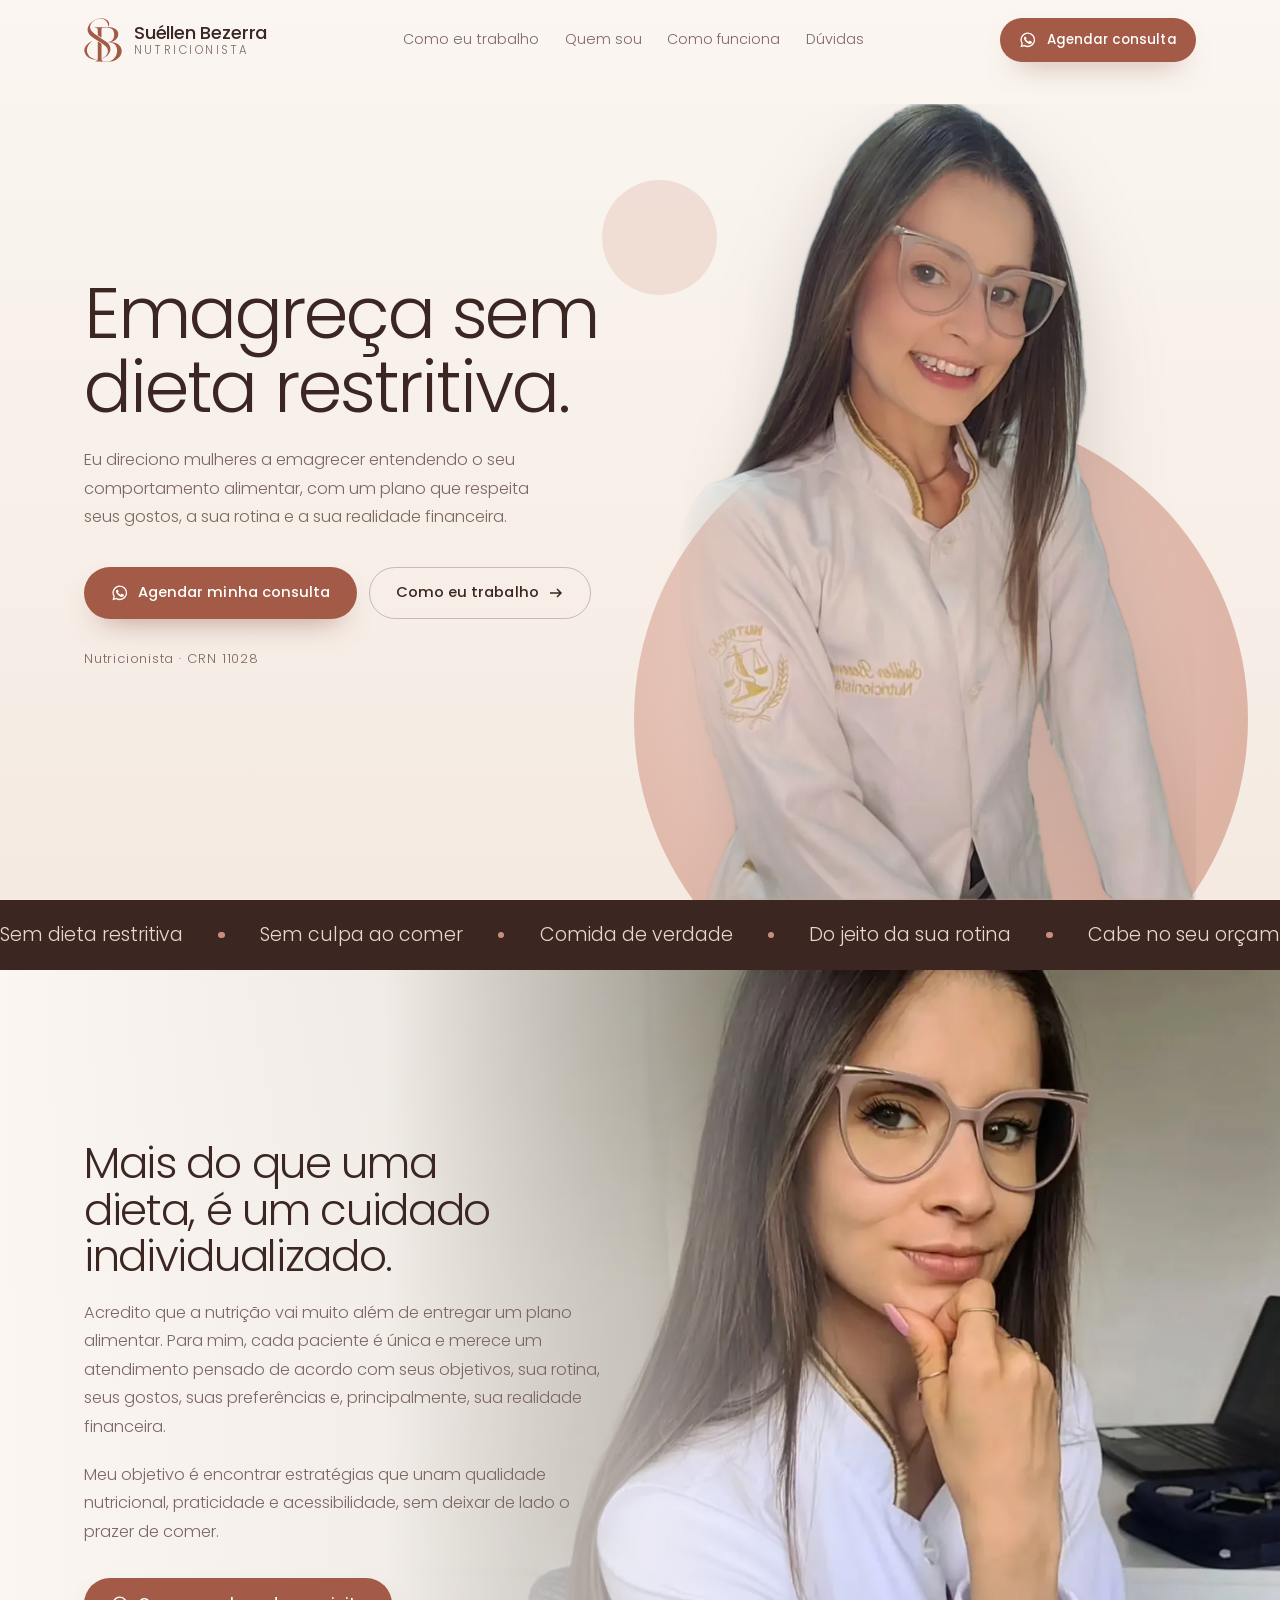
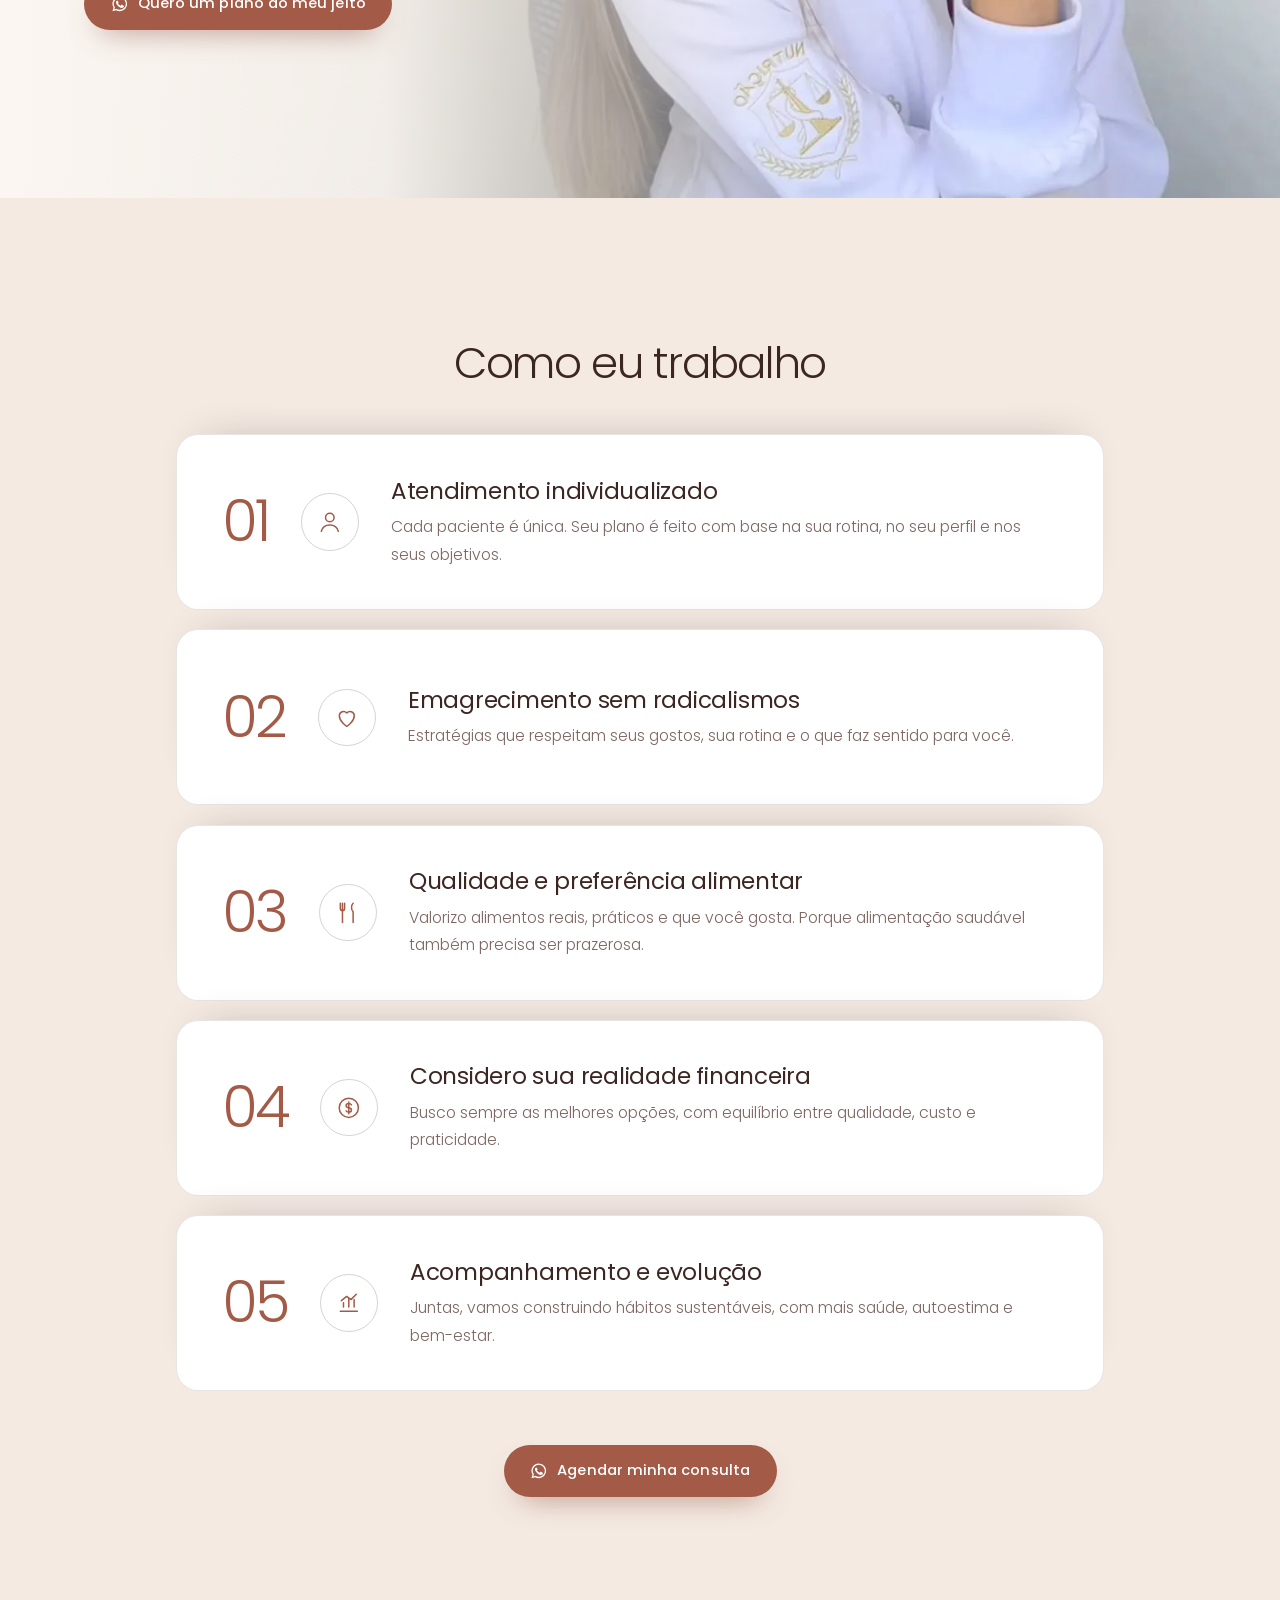
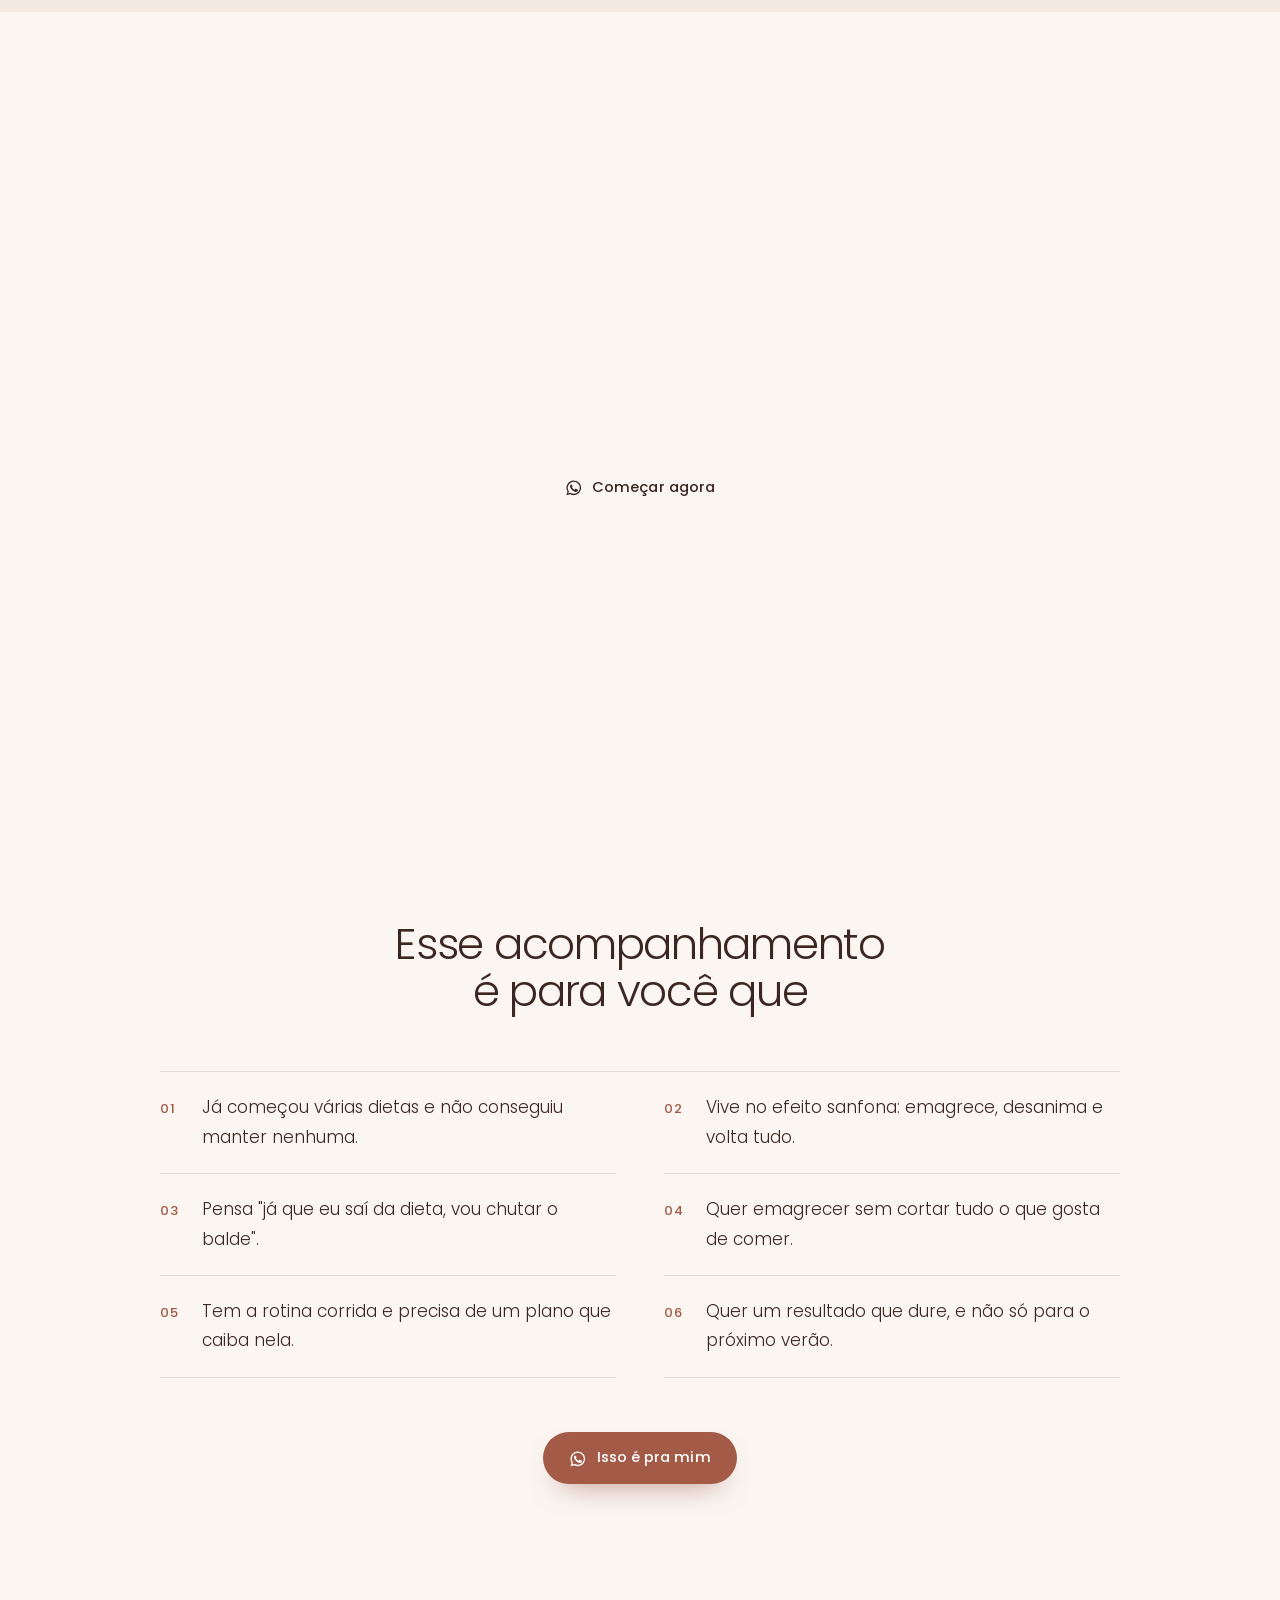
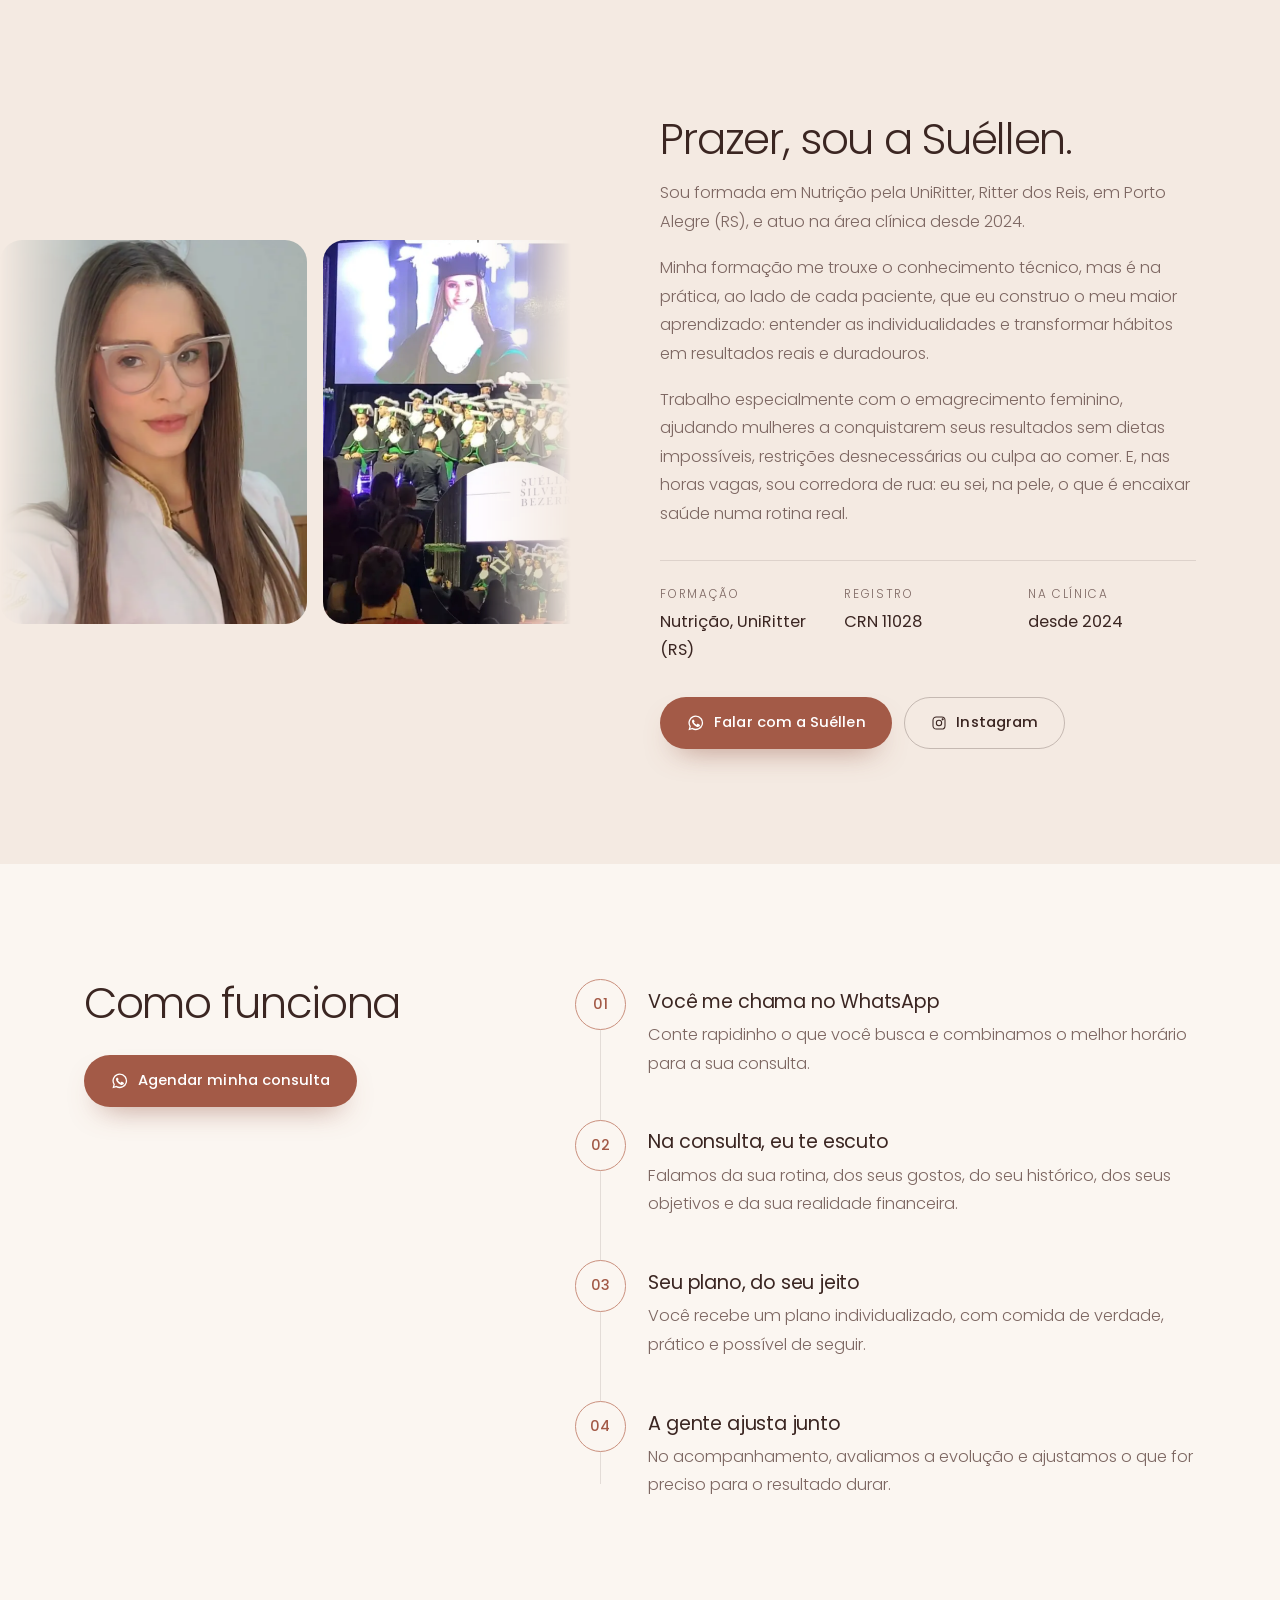
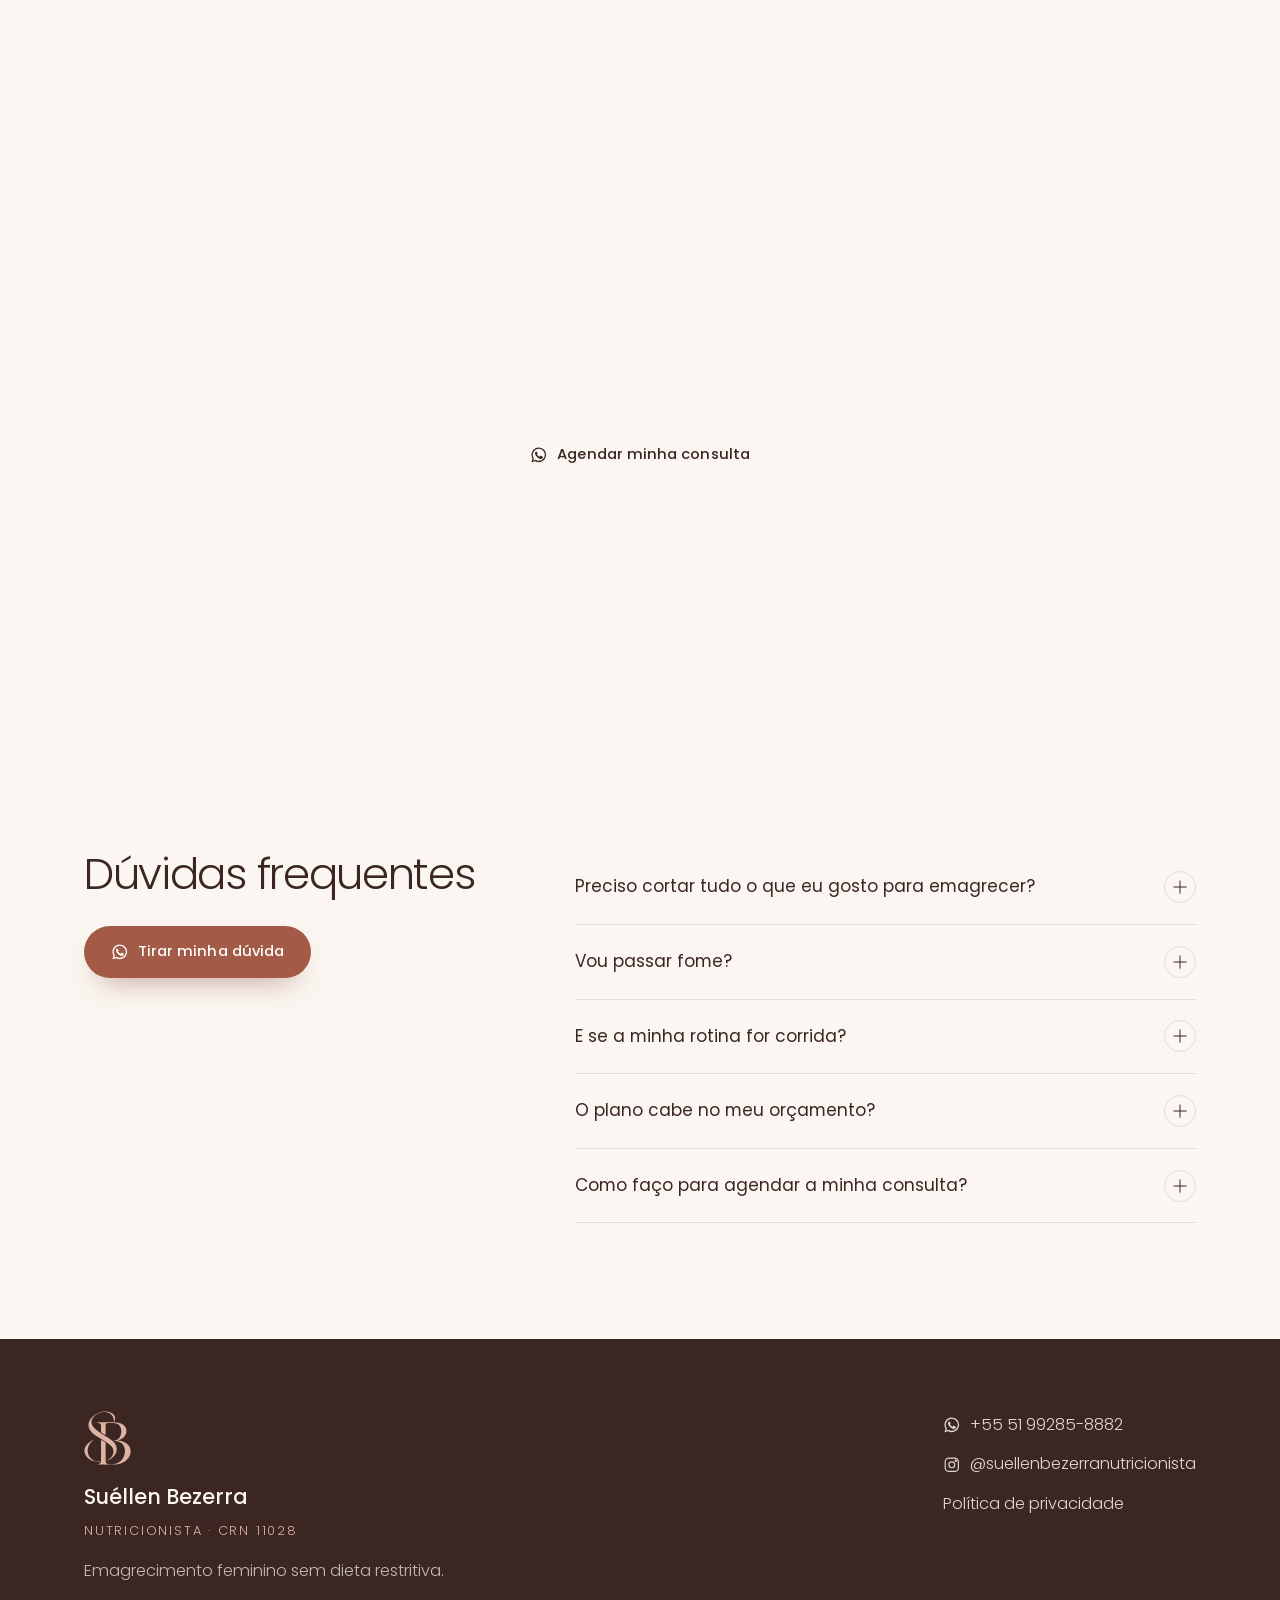
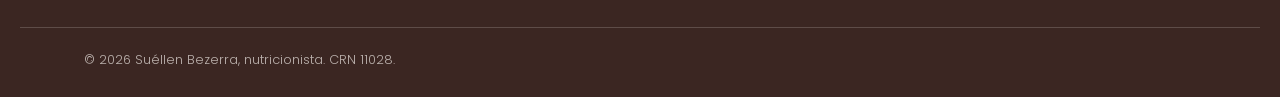
==== commit 4b48166b: "feat: infinite photo carousel with gym frames, headroom on quote photo, phrase-led share image, tran" ====
--- a/index.html
+++ b/index.html
@@ -16,7 +16,7 @@
 <link rel="preload" href="/assets/fonts/poppins-500.woff2" as="font" type="font/woff2" crossorigin>
 <link rel="preload" as="image" imagesrcset="/assets/img/fotos/hero-700.webp 700w, /assets/img/fotos/hero-1100.webp 1100w" imagesizes="(max-width:760px) 100vw, 46vw" fetchpriority="high">
 <script>document.documentElement.classList.add('js')</script>
-<style>@font-face{font-family:"Poppins";src:url(/assets/fonts/poppins-300.woff2) format("woff2");font-weight:300;font-display:swap}@font-face{font-family:"Poppins";src:url(/assets/fonts/poppins-400.woff2) format("woff2");font-weight:400;font-display:swap}@font-face{font-family:"Poppins";src:url(/assets/fonts/poppins-500.woff2) format("woff2");font-weight:500;font-display:swap}@font-face{font-family:"Sans Reserva";src:local("Arial");size-adjust:112.5%}:root{--papel:#FBF6F1;--papel-2:#F4EAE2;--rose:#EDD5CB;--rose-2:#DDB3A4;--rose-3:#C98F7D;--terra:#A35A47;--terra-2:#8C4A39;--cacau:#3B2622;--cacau-2:#2B1B18;--tinta:#3B2622;--muted:#7D6762;--linha:rgba(59,38,34,.12);--linha-c:rgba(251,246,241,.18);--sans:"Poppins","Sans Reserva",Arial,sans-serif;--t-hero:clamp(2.6rem,5.6vw,5.4rem);--t-h2:clamp(1.9rem,3.4vw,3.2rem);--gutter:clamp(1.25rem,5vw,4rem);--maxw:1240px;--sec:clamp(4.5rem,9vw,8rem);--ease:cubic-bezier(.2,.8,.3,1);--r:22px}*,*::before,*::after{box-sizing:border-box}html{-webkit-text-size-adjust:100%;scroll-padding-top:6rem}body{margin:0;background:var(--papel);color:var(--tinta);font:300 1.02rem/1.75 var(--sans);-webkit-font-smoothing:antialiased;overflow-x:clip}img{display:block;max-width:100%;height:auto}a{color:inherit;text-decoration:none}h1,h2,h3,p,ul,ol,dl,dd,figure{margin:0}h1,h2{font-weight:300;line-height:1.08;letter-spacing:-.03em;text-wrap:balance}h3{font-weight:500;font-size:1.08rem;line-height:1.35;letter-spacing:-.01em}.wrap{width:100%;max-width:var(--maxw);margin-inline:auto;padding-inline:var(--gutter)}:focus-visible{outline:2px solid var(--terra);outline-offset:3px;border-radius:6px}::selection{background:var(--rose-2);color:var(--cacau)}.btn{display:inline-flex;align-items:center;justify-content:center;gap:.6rem;min-height:3.25rem;padding:.7rem 1.6rem;border-radius:999px;border:1px solid transparent;font:500 .92rem/1.2 var(--sans);letter-spacing:.005em;cursor:pointer;transition:background-color .35s var(--ease),color .35s var(--ease),border-color .35s var(--ease),transform .35s var(--ease),box-shadow .35s var(--ease)}.btn svg{width:1.1rem;height:1.1rem;flex:none}.btn:active{transform:scale(.98)}.btn--pri{background:var(--terra);color:#fff;box-shadow:0 14px 30px -16px rgba(140,74,57,.7)}.btn--pri:hover{background:var(--terra-2)}.btn--claro{background:var(--papel);color:var(--cacau)}.btn--claro:hover{background:var(--rose)}.btn--linha{border-color:rgba(59,38,34,.25);color:var(--tinta)}.btn--linha:hover{border-color:var(--terra);color:var(--terra)}.btn--linha svg{width:1rem;height:1rem}.ctas{display:flex;flex-wrap:wrap;gap:.75rem}.top{position:fixed;inset:0 0 auto 0;z-index:60;transition:background-color .4s var(--ease),box-shadow .4s var(--ease)}.top.solid{background:rgba(251,246,241,.9);-webkit-backdrop-filter:blur(14px);backdrop-filter:blur(14px);box-shadow:0 1px 0 var(--linha)}.top__in{display:flex;align-items:center;justify-content:space-between;gap:1.5rem;height:5rem}.marca{display:flex;align-items:center;gap:.75rem}.marca__sb{height:2.75rem;width:auto}.marca__txt{display:flex;flex-direction:column;line-height:1.15}.marca b{font-weight:500;font-size:1.12rem;letter-spacing:-.01em}.marca__txt>span{font-size:.72rem;letter-spacing:.22em;text-transform:uppercase;color:var(--muted)}.nav{display:flex;gap:1.6rem;font-size:.9rem;color:var(--muted)}.nav a{transition:color .3s}.nav a:hover{color:var(--terra)}.top .btn{min-height:2.75rem;padding:.5rem 1.15rem;font-size:.84rem}.capa{position:relative;min-height:100svh;display:flex;align-items:center;overflow:hidden;isolation:isolate;background:linear-gradient(180deg,var(--papel) 0%,var(--papel-2) 100%)}.capa__fundo{position:absolute;inset:0;z-index:-2;pointer-events:none}.capa__fundo i{position:absolute;border-radius:50%;background:radial-gradient(circle at 40% 35%,var(--rose) 0%,var(--rose-2) 70%)}.capa__fundo i:first-child{width:min(48vw,44rem);aspect-ratio:1;right:calc(var(--gutter) * .5);bottom:-14%}.capa__fundo i:last-child{width:clamp(5rem,9vw,8rem);aspect-ratio:1;right:44%;top:20%;background:var(--rose);opacity:.7}.capa__foto{position:absolute;right:max(var(--gutter),calc((100vw - var(--maxw)) / 2 + var(--gutter)));bottom:0;z-index:-1}.capa__foto img{height:min(calc(100svh - 6.5rem),54rem);width:auto;max-width:46vw;object-fit:contain;object-position:bottom;filter:drop-shadow(0 30px 40px rgba(59,38,34,.18));-webkit-mask-image:linear-gradient(90deg,transparent 0,#000 16%);mask-image:linear-gradient(90deg,transparent 0,#000 16%)}.capa__in{padding-block:7rem 4rem}.capa__txt{max-width:34rem}.capa h1{font-size:var(--t-hero);line-height:1.02}.capa__txt>p:not(.capa__crn){margin-top:1.4rem;font-size:clamp(1.02rem,1.2vw,1.16rem);color:var(--muted);max-width:30rem}.capa .ctas{margin-top:2.2rem}.capa__crn{margin-top:1.8rem;font-size:.82rem;letter-spacing:.06em;color:var(--muted)}.faixa{overflow:hidden;background:var(--cacau);color:var(--rose);padding-block:1.15rem}.faixa__t{display:flex;width:max-content;animation:corre 38s linear infinite}.faixa__t span{flex:none;margin-right:2.2rem;font-size:clamp(1rem,1.5vw,1.3rem);white-space:nowrap}.faixa__t i{flex:none;margin-right:2.2rem;align-self:center;width:.4rem;height:.4rem;border-radius:50%;background:var(--rose-3)}@keyframes corre{to{transform:translate3d(-50%,0,0)}}.sec{position:relative;padding-block:var(--sec)}.cab{text-align:center;max-width:46rem;margin:0 auto clamp(2.4rem,5vw,3.6rem)}.cab h2{font-size:var(--t-h2)}.fim{display:flex;justify-content:center;margin-top:clamp(2.4rem,5vw,3.4rem)}.cuidado{position:relative;min-height:min(92svh,58rem);display:flex;align-items:center;overflow:hidden;isolation:isolate;padding-block:var(--sec)}.cuidado__bg{position:absolute;inset:0;z-index:-1}.cuidado__bg img{width:100%;height:100%;object-fit:cover;object-position:78% 30%}.cuidado__bg::after{content:"";position:absolute;inset:0;background:linear-gradient(90deg,var(--papel) 0%,rgba(251,246,241,.94) 30%,rgba(251,246,241,.55) 50%,rgba(251,246,241,0) 66%)}.cuidado__txt{max-width:33rem}.cuidado h2{font-size:var(--t-h2)}.cuidado__txt p{margin-top:1.2rem;color:var(--muted)}.cuidado__txt .ctas{margin-top:2rem}.pilares-sec{position:relative;padding-block:var(--sec);background:var(--papel-2)}.pilares-sec .cab{position:sticky;top:4.9rem;z-index:3;margin-bottom:0;padding:1.6rem 0 1.4rem;background:var(--papel-2)}.pilares{position:relative;z-index:1;display:flex;flex-direction:column;gap:1.2rem;max-width:58rem;margin:clamp(1rem,2vw,1.6rem) auto 0}.pilar{position:sticky;top:calc(var(--cab-h,10.6rem) + var(--i) * 1.1rem);display:grid;grid-template-columns:auto auto 1fr;grid-template-areas:"n ic t" "n ic p";column-gap:clamp(1rem,3vw,2rem);row-gap:.4rem;align-items:center;min-height:11rem;padding:clamp(1.6rem,3.5vw,2.4rem) clamp(1.4rem,4vw,2.8rem);border-radius:var(--r);background:#fff;border:1px solid var(--linha);box-shadow:0 -18px 40px -28px rgba(59,38,34,.3)}.pilar__n{grid-area:n;font-size:clamp(2.4rem,5vw,3.6rem);font-weight:300;letter-spacing:-.04em;line-height:1;color:var(--terra)}.pilar__ic{grid-area:ic;display:grid;place-items:center;width:3.6rem;height:3.6rem;border-radius:50%;border:1px solid rgba(59,38,34,.2);color:var(--terra)}.pilar__ic svg{width:1.6rem;height:1.6rem}.pilar h3{grid-area:t;align-self:end;font-size:clamp(1.15rem,1.8vw,1.45rem);font-weight:400}.pilar p{grid-area:p;align-self:start;color:var(--muted);font-size:.98rem}.frase,.final{position:relative;clip-path:inset(0);color:var(--papel);isolation:isolate}.frase__bg,.final__bg{position:fixed;inset:4.9rem 0 0 0;z-index:-1}.frase__bg img,.final__bg img{width:100%;height:100%;object-fit:cover;object-position:65% 0%}.frase__bg::after,.final__bg::after{content:"";position:absolute;inset:0;background:radial-gradient(75% 85% at 50% 55%,rgba(43,27,24,.82),rgba(43,27,24,.55))}.frase{min-height:88svh;display:flex;align-items:center;text-align:center}.frase__txt{max-width:50rem;margin-inline:auto;padding-block:var(--sec)}.frase__grande{font-size:clamp(1.45rem,2.3vw,2.15rem);font-weight:300;line-height:1.4;letter-spacing:-.015em;text-wrap:balance}.frase .ctas{margin-top:2.2rem;justify-content:center}.final{min-height:80svh;display:flex;align-items:center;text-align:center}.final__bg::after{background:radial-gradient(80% 80% at 50% 50%,rgba(43,27,24,.7),rgba(43,27,24,.92))}.final__txt{max-width:40rem;margin-inline:auto;padding-block:var(--sec)}.final h2{font-size:var(--t-h2)}.final p{margin:1.2rem auto 0;color:rgba(251,246,241,.82)}.final .ctas{justify-content:center;margin-top:2.2rem}.quem__lista{display:grid;grid-template-columns:repeat(2,1fr);column-gap:clamp(1.5rem,4vw,3rem);margin:0 auto;padding:0;list-style:none;max-width:60rem;border-top:1px solid var(--linha)}.quem__lista li{display:grid;grid-template-columns:2.6rem 1fr;align-items:baseline;padding:1.3rem 0;border-bottom:1px solid var(--linha);font-size:1.06rem}.quem__lista span{font-size:.82rem;font-weight:500;letter-spacing:.1em;color:var(--terra)}.sobre{background:var(--papel-2)}.sobre__in{display:grid;grid-template-columns:1fr 1.1fr;gap:clamp(2rem,7vw,6rem);align-items:center}.slides{position:relative;aspect-ratio:4/5;border-radius:var(--r);overflow:hidden;background:var(--rose);box-shadow:0 40px 70px -40px rgba(59,38,34,.55)}.slide{position:absolute;inset:0;margin:0;opacity:0;transition:opacity 1.2s var(--ease)}.slide.on{opacity:1}.slide img{width:100%;height:100%;object-fit:cover;transform:scale(1.08);transition:transform 6.5s linear}.slide.on img{transform:scale(1)}.slides__pontos{position:absolute;left:0;right:0;bottom:1rem;display:flex;justify-content:center;gap:.4rem}.slides__pontos i{width:1.6rem;height:2px;border-radius:2px;background:rgba(255,255,255,.45);transition:background-color .4s}.slides__pontos i.on{background:#fff}.sobre h2{font-size:var(--t-h2)}.sobre__txt p{margin-top:1.1rem;color:var(--muted)}.sobre__dados{display:grid;grid-template-columns:repeat(3,1fr);gap:1rem;margin-top:2rem;padding-top:1.4rem;border-top:1px solid var(--linha)}.sobre__dados dt{font-size:.74rem;letter-spacing:.14em;text-transform:uppercase;color:var(--muted)}.sobre__dados dd{margin-top:.2rem;font-weight:400}.sobre .ctas{margin-top:2rem}.passos-in{display:grid;grid-template-columns:.8fr 1.2fr;gap:clamp(2rem,6vw,5rem);align-items:start}.passos-cab{position:sticky;top:7rem;display:flex;flex-direction:column;align-items:flex-start;gap:1.8rem}.passos-cab h2{font-size:var(--t-h2)}.passos{position:relative;margin:0;padding:0;list-style:none}.passos::before{content:"";position:absolute;left:1.6rem;top:1rem;bottom:1rem;width:1px;background:var(--linha)}.passo{position:relative;display:grid;grid-template-columns:3.2rem 1fr;gap:1.4rem;padding-bottom:2.6rem}.passo:last-child{padding-bottom:0}.passo b{position:relative;display:grid;place-items:center;width:3.2rem;height:3.2rem;border-radius:50%;background:var(--papel);border:1px solid var(--rose-3);color:var(--terra);font-weight:500;font-size:.9rem}.passo h3{font-size:1.2rem;font-weight:400;padding-top:.6rem}.passo p{margin-top:.4rem;color:var(--muted)}.faq-sec{background:var(--papel)}.faq{display:grid;grid-template-columns:.8fr 1.2fr;gap:clamp(2rem,6vw,5rem);align-items:start}.faq__cab{position:sticky;top:7rem;display:flex;flex-direction:column;align-items:flex-start;gap:1.8rem}.faq__cab h2{font-size:var(--t-h2)}.faq__item{border-bottom:1px solid var(--linha)}.faq__item summary{display:flex;justify-content:space-between;align-items:center;gap:1rem;padding:1.3rem 0;cursor:pointer;list-style:none;font-size:1.06rem;font-weight:400}.faq__item summary::-webkit-details-marker{display:none}.faq__item summary i{position:relative;flex:none;width:2rem;height:2rem;border-radius:50%;border:1px solid var(--linha);transition:transform .4s var(--ease),background-color .3s}.faq__item summary i::before,.faq__item summary i::after{content:"";position:absolute;left:50%;top:50%;width:.8rem;height:1px;background:currentColor;transform:translate(-50%,-50%)}.faq__item summary i::after{transform:translate(-50%,-50%) rotate(90deg)}.faq__item[open] summary i{transform:rotate(45deg);background:var(--rose)}.faq__item p{padding:0 3rem 1.4rem 0;color:var(--muted)}.rod{background:var(--cacau);color:var(--papel);padding-block:clamp(3rem,6vw,4.5rem) 1.6rem}.rod__in{display:flex;justify-content:space-between;gap:2rem;flex-wrap:wrap}.rod__sb{height:3.4rem;width:auto;margin-bottom:.9rem}.rod__marca b{display:block;font-weight:500;font-size:1.3rem}.rod__marca span{font-size:.8rem;letter-spacing:.14em;text-transform:uppercase;color:var(--rose-2)}.rod__marca p{margin-top:.8rem;color:rgba(251,246,241,.7)}.rod__col{display:flex;flex-direction:column;gap:.7rem}.rod__col a{display:inline-flex;align-items:center;gap:.6rem;color:rgba(251,246,241,.85);transition:color .3s}.rod__col a:hover{color:var(--rose)}.rod__col svg{width:1.1rem;height:1.1rem}.rod__fim{margin-top:2.6rem;padding-top:1.3rem;border-top:1px solid var(--linha-c);font-size:.8rem;color:rgba(251,246,241,.68)}.zap{position:fixed;right:1.1rem;bottom:1.1rem;z-index:50;display:inline-flex;align-items:center;gap:.6rem;padding:.75rem 1.2rem .75rem .9rem;border-radius:999px;background:#1FAF5A;color:#fff;font-weight:500;font-size:.86rem;box-shadow:0 16px 34px -14px rgba(0,0,0,.45);transition:transform .35s var(--ease)}.zap svg{width:1.5rem;height:1.5rem}.zap:hover{transform:translateY(-2px)}.js .zap{opacity:0;transform:translateY(12px);pointer-events:none;transition:opacity .4s var(--ease),transform .4s var(--ease)}.js .zap.ver{opacity:1;transform:none;pointer-events:auto}.texto-pag{padding-top:8rem}.texto{max-width:46rem}.texto h1{font-size:var(--t-h2)}.texto h2{font-size:1.4rem;margin:2.2rem 0 .6rem}.texto p{color:var(--muted)}.obrigado{min-height:100svh;display:grid;place-items:center;text-align:center;padding:2rem}.obrigado__sb{height:4.4rem;width:auto;margin:0 auto 1rem}.obrigado__nome{font-weight:500;letter-spacing:.2em;text-transform:uppercase;font-size:.8rem;color:var(--muted)}.obrigado h1{margin-top:1rem;font-size:clamp(1.8rem,4vw,2.8rem)}.obrigado p{margin-top:.8rem;color:var(--muted)}.gira{width:2.6rem;height:2.6rem;margin:2rem auto;border-radius:50%;border:1.5px solid var(--linha);border-top-color:var(--terra);animation:gira 1s linear infinite}@keyframes gira{to{transform:rotate(360deg)}}.obrigado .ctas{justify-content:center}.js .rv{opacity:0;transform:translate3d(0,26px,0);transition:opacity .9s var(--ease),transform 1.1s var(--ease)}.js .rv.in{opacity:1;transform:none}.js .rv[data-d="1"]{transition-delay:.08s}.js .rv[data-d="2"]{transition-delay:.16s}@media (max-width:1000px){.nav{display:none}}@media (max-width:860px){.cuidado__in,.sobre__in,.passos-in,.faq{grid-template-columns:1fr}.passos-cab,.faq__cab{position:relative;top:0;align-items:center;text-align:center}.quem__lista{grid-template-columns:1fr}}@media (max-width:760px){.top__in{height:4.4rem}.top .btn{display:none}.marca b{font-size:1.02rem}.marca__sb{height:2.35rem}.rod__sb{margin-inline:auto}.capa{flex-direction:column;align-items:stretch;min-height:0;background:var(--papel)}.capa__fundo i:first-child{width:min(104vw,50svh);left:50%;right:auto;bottom:auto;top:5.2rem;transform:translateX(-50%)}.capa__fundo i:last-child{display:none}.capa__foto{position:relative;right:auto;bottom:auto;width:100%;margin:4.4rem auto 0;display:flex;justify-content:center}.capa__foto img{height:min(54svh,118vw);max-width:100%}.capa__foto::after{content:"";position:absolute;inset:auto 0 0 0;height:32%;background:linear-gradient(0deg,var(--papel) 8%,rgba(251,246,241,0))}.capa__in{padding-block:0 3rem;margin-top:-4.5rem;position:relative;text-align:center}.capa__txt{margin-inline:auto}.capa__txt>p:not(.capa__crn){margin-inline:auto}.ctas{justify-content:center}.cuidado__txt,.sobre__txt,.frase__txt,.cab{text-align:center}.pilar{grid-template-columns:auto 1fr;grid-template-areas:"ic n" "t t" "p p";top:calc(var(--cab-h,9rem) + var(--i) * .8rem);min-height:0;text-align:left}.pilar__n{justify-self:end;font-size:2.4rem}.pilar h3{margin-top:.6rem}.frase__bg,.final__bg{position:absolute;inset:0}.cuidado{flex-direction:column;align-items:stretch;min-height:0;padding-block:0 var(--sec)}.cuidado__bg{position:relative;inset:auto;height:min(118vw,32rem)}.cuidado__bg img{object-position:50% 20%}.cuidado__bg::after{background:linear-gradient(0deg,var(--papel) 0%,rgba(251,246,241,0) 40%)}.cuidado__txt{max-width:none;margin-top:-2rem}.pilares-sec .cab{top:4.3rem;padding:1.2rem 0 1rem}.frase,.final{clip-path:none;overflow:hidden}.frase__bg img{object-position:50% 0}.final__bg img{object-position:50% 12%}.capa__foto img{-webkit-mask-image:none;mask-image:none}.frase__bg::after{background:linear-gradient(0deg,rgba(43,27,24,.95) 0%,rgba(43,27,24,.75) 60%,rgba(43,27,24,.55) 100%)}.slides{max-width:26rem;margin-inline:auto;width:100%}.sobre__dados{grid-template-columns:1fr 1fr 1fr;text-align:center}.faq__item p{padding-right:0}.rod__in{flex-direction:column;text-align:center;align-items:center}.rod__fim{text-align:center}.zap span{display:none}.zap{padding:.85rem}}@media (max-width:760px) and (max-height:720px){.capa__foto img{height:46svh}.capa__fundo i:first-child{width:44svh}.capa__txt>p:not(.capa__crn){margin-top:1rem}.capa .ctas{margin-top:1.4rem}}@media (prefers-reduced-motion:reduce){*,*::before,*::after{animation-duration:.01ms!important;animation-iteration-count:1!important;transition-duration:.01ms!important}.js .rv{opacity:1;transform:none}}</style>
+<style>@font-face{font-family:"Poppins";src:url(/assets/fonts/poppins-300.woff2) format("woff2");font-weight:300;font-display:swap}@font-face{font-family:"Poppins";src:url(/assets/fonts/poppins-400.woff2) format("woff2");font-weight:400;font-display:swap}@font-face{font-family:"Poppins";src:url(/assets/fonts/poppins-500.woff2) format("woff2");font-weight:500;font-display:swap}@font-face{font-family:"Sans Reserva";src:local("Arial");size-adjust:112.5%}:root{--papel:#FBF6F1;--papel-2:#F4EAE2;--rose:#EDD5CB;--rose-2:#DDB3A4;--rose-3:#C98F7D;--terra:#A35A47;--terra-2:#8C4A39;--cacau:#3B2622;--cacau-2:#2B1B18;--tinta:#3B2622;--muted:#7D6762;--linha:rgba(59,38,34,.12);--linha-c:rgba(251,246,241,.18);--sans:"Poppins","Sans Reserva",Arial,sans-serif;--t-hero:clamp(2.6rem,5.6vw,5.4rem);--t-h2:clamp(1.9rem,3.4vw,3.2rem);--gutter:clamp(1.25rem,5vw,4rem);--maxw:1240px;--sec:clamp(4.5rem,9vw,8rem);--ease:cubic-bezier(.2,.8,.3,1);--r:22px}*,*::before,*::after{box-sizing:border-box}html{-webkit-text-size-adjust:100%;scroll-padding-top:6rem}body{margin:0;background:var(--papel);color:var(--tinta);font:300 1.02rem/1.75 var(--sans);-webkit-font-smoothing:antialiased;overflow-x:clip}img{display:block;max-width:100%;height:auto}a{color:inherit;text-decoration:none}h1,h2,h3,p,ul,ol,dl,dd,figure{margin:0}h1,h2{font-weight:300;line-height:1.08;letter-spacing:-.03em;text-wrap:balance}h3{font-weight:500;font-size:1.08rem;line-height:1.35;letter-spacing:-.01em}.wrap{width:100%;max-width:var(--maxw);margin-inline:auto;padding-inline:var(--gutter)}:focus-visible{outline:2px solid var(--terra);outline-offset:3px;border-radius:6px}::selection{background:var(--rose-2);color:var(--cacau)}.btn{display:inline-flex;align-items:center;justify-content:center;gap:.6rem;min-height:3.25rem;padding:.7rem 1.6rem;border-radius:999px;border:1px solid transparent;font:500 .92rem/1.2 var(--sans);letter-spacing:.005em;cursor:pointer;transition:background-color .35s var(--ease),color .35s var(--ease),border-color .35s var(--ease),transform .35s var(--ease),box-shadow .35s var(--ease)}.btn svg{width:1.1rem;height:1.1rem;flex:none}.btn:active{transform:scale(.98)}.btn--pri{background:var(--terra);color:#fff;box-shadow:0 14px 30px -16px rgba(140,74,57,.7)}.btn--pri:hover{background:var(--terra-2)}.btn--claro{background:var(--papel);color:var(--cacau)}.btn--claro:hover{background:var(--rose)}.btn--linha{border-color:rgba(59,38,34,.25);color:var(--tinta)}.btn--linha:hover{border-color:var(--terra);color:var(--terra)}.btn--linha svg{width:1rem;height:1rem}.ctas{display:flex;flex-wrap:wrap;gap:.75rem}.top{position:fixed;inset:0 0 auto 0;z-index:60;transition:background-color .4s var(--ease),box-shadow .4s var(--ease)}.top.solid{background:rgba(251,246,241,.9);-webkit-backdrop-filter:blur(14px);backdrop-filter:blur(14px);box-shadow:0 1px 0 var(--linha)}.top__in{display:flex;align-items:center;justify-content:space-between;gap:1.5rem;height:5rem}.marca{display:flex;align-items:center;gap:.75rem}.marca__sb{height:2.75rem;width:auto}.marca__txt{display:flex;flex-direction:column;line-height:1.15}.marca b{font-weight:500;font-size:1.12rem;letter-spacing:-.01em}.marca__txt>span{font-size:.72rem;letter-spacing:.22em;text-transform:uppercase;color:var(--muted)}.nav{display:flex;gap:1.6rem;font-size:.9rem;color:var(--muted)}.nav a{transition:color .3s}.nav a:hover{color:var(--terra)}.top .btn{min-height:2.75rem;padding:.5rem 1.15rem;font-size:.84rem}.capa{position:relative;min-height:100svh;display:flex;align-items:center;overflow:hidden;isolation:isolate;background:linear-gradient(180deg,var(--papel) 0%,var(--papel-2) 100%)}.capa__fundo{position:absolute;inset:0;z-index:-2;pointer-events:none}.capa__fundo i{position:absolute;border-radius:50%;background:radial-gradient(circle at 40% 35%,var(--rose) 0%,var(--rose-2) 70%)}.capa__fundo i:first-child{width:min(48vw,44rem);aspect-ratio:1;right:calc(var(--gutter) * .5);bottom:-14%}.capa__fundo i:last-child{width:clamp(5rem,9vw,8rem);aspect-ratio:1;right:44%;top:20%;background:var(--rose);opacity:.7}.capa__foto{position:absolute;right:max(var(--gutter),calc((100vw - var(--maxw)) / 2 + var(--gutter)));bottom:0;z-index:-1}.capa__foto img{height:min(calc(100svh - 6.5rem),54rem);width:auto;max-width:46vw;object-fit:contain;object-position:bottom;filter:drop-shadow(0 30px 40px rgba(59,38,34,.18));-webkit-mask-image:linear-gradient(90deg,transparent 0,#000 16%);mask-image:linear-gradient(90deg,transparent 0,#000 16%)}.capa__in{padding-block:7rem 4rem}.capa__txt{max-width:34rem}.capa h1{font-size:var(--t-hero);line-height:1.02}.capa__txt>p:not(.capa__crn){margin-top:1.4rem;font-size:clamp(1.02rem,1.2vw,1.16rem);color:var(--muted);max-width:30rem}.capa .ctas{margin-top:2.2rem}.capa__crn{margin-top:1.8rem;font-size:.82rem;letter-spacing:.06em;color:var(--muted)}.faixa{overflow:hidden;background:var(--cacau);color:var(--rose);padding-block:1.15rem}.faixa__t{display:flex;width:max-content;animation:corre 38s linear infinite}.faixa__t span{flex:none;margin-right:2.2rem;font-size:clamp(1rem,1.5vw,1.3rem);white-space:nowrap}.faixa__t i{flex:none;margin-right:2.2rem;align-self:center;width:.4rem;height:.4rem;border-radius:50%;background:var(--rose-3)}@keyframes corre{to{transform:translate3d(-50%,0,0)}}.sec{position:relative;padding-block:var(--sec)}.cab{text-align:center;max-width:46rem;margin:0 auto clamp(2.4rem,5vw,3.6rem)}.cab h2{font-size:var(--t-h2)}.fim{display:flex;justify-content:center;margin-top:clamp(2.4rem,5vw,3.4rem)}.cuidado{position:relative;min-height:min(92svh,58rem);display:flex;align-items:center;overflow:hidden;isolation:isolate;padding-block:var(--sec)}.cuidado__bg{position:absolute;inset:0;z-index:-1}.cuidado__bg img{width:100%;height:100%;object-fit:cover;object-position:78% 30%}.cuidado__bg::after{content:"";position:absolute;inset:0;background:linear-gradient(90deg,var(--papel) 0%,rgba(251,246,241,.94) 30%,rgba(251,246,241,.55) 50%,rgba(251,246,241,0) 66%)}.cuidado__txt{max-width:33rem}.cuidado h2{font-size:var(--t-h2)}.cuidado__txt p{margin-top:1.2rem;color:var(--muted)}.cuidado__txt .ctas{margin-top:2rem}.pilares-sec{position:relative;padding-block:var(--sec);background:var(--papel-2)}.pilares-sec .cab{position:sticky;top:4.9rem;z-index:3;margin-bottom:0;padding:1.6rem 0 1.4rem;background:var(--papel-2)}.pilares{position:relative;z-index:1;display:flex;flex-direction:column;gap:1.2rem;max-width:58rem;margin:clamp(1rem,2vw,1.6rem) auto 0}.pilar{position:sticky;top:calc(var(--cab-h,10.6rem) + var(--i) * 1.1rem);display:grid;grid-template-columns:auto auto 1fr;grid-template-areas:"n ic t" "n ic p";column-gap:clamp(1rem,3vw,2rem);row-gap:.4rem;align-items:center;min-height:11rem;padding:clamp(1.6rem,3.5vw,2.4rem) clamp(1.4rem,4vw,2.8rem);border-radius:var(--r);background:#fff;border:1px solid var(--linha);box-shadow:0 -18px 40px -28px rgba(59,38,34,.3)}.pilar__n{grid-area:n;font-size:clamp(2.4rem,5vw,3.6rem);font-weight:300;letter-spacing:-.04em;line-height:1;color:var(--terra)}.pilar__ic{grid-area:ic;display:grid;place-items:center;width:3.6rem;height:3.6rem;border-radius:50%;border:1px solid rgba(59,38,34,.2);color:var(--terra)}.pilar__ic svg{width:1.6rem;height:1.6rem}.pilar h3{grid-area:t;align-self:end;font-size:clamp(1.15rem,1.8vw,1.45rem);font-weight:400}.pilar p{grid-area:p;align-self:start;color:var(--muted);font-size:.98rem}.frase,.final{position:relative;clip-path:inset(0);color:var(--papel);isolation:isolate}.frase__bg,.final__bg{position:fixed;inset:4.9rem 0 0 0;z-index:-1}.frase__bg img,.final__bg img{width:100%;height:100%;object-fit:cover;object-position:65% 0%}.frase__bg img{object-position:50% 22%}.frase__bg::after,.final__bg::after{content:"";position:absolute;inset:0;background:radial-gradient(75% 85% at 50% 55%,rgba(43,27,24,.82),rgba(43,27,24,.55))}.frase{min-height:88svh;display:flex;align-items:center;text-align:center}.frase__txt{max-width:50rem;margin-inline:auto;padding-block:var(--sec)}.frase__grande{font-size:clamp(1.45rem,2.3vw,2.15rem);font-weight:300;line-height:1.4;letter-spacing:-.015em;text-wrap:balance}.frase .ctas{margin-top:2.2rem;justify-content:center}.final{min-height:80svh;display:flex;align-items:center;text-align:center}.final__bg::after{background:radial-gradient(80% 80% at 50% 50%,rgba(43,27,24,.7),rgba(43,27,24,.92))}.final__txt{max-width:40rem;margin-inline:auto;padding-block:var(--sec)}.final h2{font-size:var(--t-h2)}.final p{margin:1.2rem auto 0;color:rgba(251,246,241,.82)}.final .ctas{justify-content:center;margin-top:2.2rem}.quem__lista{display:grid;grid-template-columns:repeat(2,1fr);column-gap:clamp(1.5rem,4vw,3rem);margin:0 auto;padding:0;list-style:none;max-width:60rem;border-top:1px solid var(--linha)}.quem__lista li{display:grid;grid-template-columns:2.6rem 1fr;align-items:baseline;padding:1.3rem 0;border-bottom:1px solid var(--linha);font-size:1.06rem}.quem__lista span{font-size:.82rem;font-weight:500;letter-spacing:.1em;color:var(--terra)}.sobre{background:var(--papel-2)}.sobre__in{display:grid;grid-template-columns:1fr 1.1fr;gap:clamp(2rem,7vw,6rem);align-items:center}.galeria{position:relative;min-width:0;overflow:hidden;padding-block:.5rem;-webkit-mask-image:linear-gradient(90deg,transparent 0,#000 16%,#000 84%,transparent 100%);mask-image:linear-gradient(90deg,transparent 0,#000 16%,#000 84%,transparent 100%)}.galeria__trilho{display:flex;width:max-content;animation:galeria 64s linear infinite}.galeria figure{flex:none;width:clamp(14rem,24vw,23rem);aspect-ratio:4/5;margin:0 1rem 0 0;border-radius:var(--r);overflow:hidden;background:var(--rose)}@media (min-width:861px){.galeria{margin-left:calc(-1 * (max(0px,(100vw - var(--maxw)) / 2) + var(--gutter)))}}.galeria img{width:100%;height:100%;object-fit:cover}.galeria:hover .galeria__trilho{animation-play-state:paused}.js .galeria:not(.roda) .galeria__trilho{animation-play-state:paused}@keyframes galeria{to{transform:translate3d(-50%,0,0)}}.sobre h2{font-size:var(--t-h2)}.sobre__txt p{margin-top:1.1rem;color:var(--muted)}.sobre__dados{display:grid;grid-template-columns:repeat(3,1fr);gap:1rem;margin-top:2rem;padding-top:1.4rem;border-top:1px solid var(--linha)}.sobre__dados dt{font-size:.74rem;letter-spacing:.14em;text-transform:uppercase;color:var(--muted)}.sobre__dados dd{margin-top:.2rem;font-weight:400}.sobre .ctas{margin-top:2rem}.passos-in{display:grid;grid-template-columns:.8fr 1.2fr;gap:clamp(2rem,6vw,5rem);align-items:start}.passos-cab{position:sticky;top:7rem;display:flex;flex-direction:column;align-items:flex-start;gap:1.8rem}.passos-cab h2{font-size:var(--t-h2)}.passos{position:relative;margin:0;padding:0;list-style:none}.passos::before{content:"";position:absolute;left:1.6rem;top:1rem;bottom:1rem;width:1px;background:var(--linha)}.passo{position:relative;display:grid;grid-template-columns:3.2rem 1fr;gap:1.4rem;padding-bottom:2.6rem}.passo:last-child{padding-bottom:0}.passo b{position:relative;display:grid;place-items:center;width:3.2rem;height:3.2rem;border-radius:50%;background:var(--papel);border:1px solid var(--rose-3);color:var(--terra);font-weight:500;font-size:.9rem}.passo h3{font-size:1.2rem;font-weight:400;padding-top:.6rem}.passo p{margin-top:.4rem;color:var(--muted)}.faq-sec{background:var(--papel)}.faq{display:grid;grid-template-columns:.8fr 1.2fr;gap:clamp(2rem,6vw,5rem);align-items:start}.faq__cab{position:sticky;top:7rem;display:flex;flex-direction:column;align-items:flex-start;gap:1.8rem}.faq__cab h2{font-size:var(--t-h2)}.faq__item{border-bottom:1px solid var(--linha)}.faq__item summary{display:flex;justify-content:space-between;align-items:center;gap:1rem;padding:1.3rem 0;cursor:pointer;list-style:none;font-size:1.06rem;font-weight:400}.faq__item summary::-webkit-details-marker{display:none}.faq__item summary i{position:relative;flex:none;width:2rem;height:2rem;border-radius:50%;border:1px solid var(--linha);transition:transform .4s var(--ease),background-color .3s}.faq__item summary i::before,.faq__item summary i::after{content:"";position:absolute;left:50%;top:50%;width:.8rem;height:1px;background:currentColor;transform:translate(-50%,-50%)}.faq__item summary i::after{transform:translate(-50%,-50%) rotate(90deg)}.faq__item[open] summary i{transform:rotate(45deg);background:var(--rose)}.faq__item p{padding:0 3rem 1.4rem 0;color:var(--muted)}.rod{background:var(--cacau);color:var(--papel);padding-block:clamp(3rem,6vw,4.5rem) 1.6rem}.rod__in{display:flex;justify-content:space-between;gap:2rem;flex-wrap:wrap}.rod__sb{height:3.4rem;width:auto;margin-bottom:.9rem}.rod__marca b{display:block;font-weight:500;font-size:1.3rem}.rod__marca span{font-size:.8rem;letter-spacing:.14em;text-transform:uppercase;color:var(--rose-2)}.rod__marca p{margin-top:.8rem;color:rgba(251,246,241,.7)}.rod__col{display:flex;flex-direction:column;gap:.7rem}.rod__col a{display:inline-flex;align-items:center;gap:.6rem;color:rgba(251,246,241,.85);transition:color .3s}.rod__col a:hover{color:var(--rose)}.rod__col svg{width:1.1rem;height:1.1rem}.rod__fim{margin-top:2.6rem;padding-top:1.3rem;border-top:1px solid var(--linha-c);font-size:.8rem;color:rgba(251,246,241,.68)}.zap{position:fixed;right:1.1rem;bottom:1.1rem;z-index:50;display:inline-flex;align-items:center;gap:.6rem;padding:.75rem 1.2rem .75rem .9rem;border-radius:999px;background:#1FAF5A;color:#fff;font-weight:500;font-size:.86rem;box-shadow:0 16px 34px -14px rgba(0,0,0,.45);transition:transform .35s var(--ease)}.zap svg{width:1.5rem;height:1.5rem}.zap:hover{transform:translateY(-2px)}.js .zap{opacity:0;transform:translateY(12px);pointer-events:none;transition:opacity .4s var(--ease),transform .4s var(--ease)}.js .zap.ver{opacity:1;transform:none;pointer-events:auto}.texto-pag{padding-top:8rem}.texto{max-width:46rem}.texto h1{font-size:var(--t-h2)}.texto h2{font-size:1.4rem;margin:2.2rem 0 .6rem}.texto p{color:var(--muted)}.obrigado{min-height:100svh;display:grid;place-items:center;text-align:center;padding:2rem}.obrigado__sb{height:4.4rem;width:auto;margin:0 auto 1rem}.obrigado__nome{font-weight:500;letter-spacing:.2em;text-transform:uppercase;font-size:.8rem;color:var(--muted)}.obrigado h1{margin-top:1rem;font-size:clamp(1.8rem,4vw,2.8rem)}.obrigado p{margin-top:.8rem;color:var(--muted)}.gira{width:2.6rem;height:2.6rem;margin:2rem auto;border-radius:50%;border:1.5px solid var(--linha);border-top-color:var(--terra);animation:gira 1s linear infinite}@keyframes gira{to{transform:rotate(360deg)}}.obrigado .ctas{justify-content:center}.js .rv{opacity:0;transform:translate3d(0,26px,0);transition:opacity .9s var(--ease),transform 1.1s var(--ease)}.js .rv.in{opacity:1;transform:none}.js .rv[data-d="1"]{transition-delay:.08s}.js .rv[data-d="2"]{transition-delay:.16s}@media (max-width:1000px){.nav{display:none}}@media (max-width:860px){.cuidado__in,.sobre__in,.passos-in,.faq{grid-template-columns:1fr}.passos-cab,.faq__cab{position:relative;top:0;align-items:center;text-align:center}.quem__lista{grid-template-columns:1fr}}@media (max-width:760px){.top__in{height:4.4rem}.top .btn{display:none}.marca b{font-size:1.02rem}.marca__sb{height:2.35rem}.rod__sb{margin-inline:auto}.capa{flex-direction:column;align-items:stretch;min-height:0;background:var(--papel)}.capa__fundo i:first-child{width:min(104vw,50svh);left:50%;right:auto;bottom:auto;top:5.2rem;transform:translateX(-50%)}.capa__fundo i:last-child{display:none}.capa__foto{position:relative;right:auto;bottom:auto;width:100%;margin:4.4rem auto 0;display:flex;justify-content:center}.capa__foto img{height:min(54svh,118vw);max-width:100%}.capa__foto::after{content:"";position:absolute;inset:auto 0 0 0;height:32%;background:linear-gradient(0deg,var(--papel) 8%,rgba(251,246,241,0))}.capa__in{padding-block:0 3rem;margin-top:-4.5rem;position:relative;text-align:center}.capa__txt{margin-inline:auto}.capa__txt>p:not(.capa__crn){margin-inline:auto}.ctas{justify-content:center}.cuidado__txt,.sobre__txt,.frase__txt,.cab{text-align:center}.pilar{grid-template-columns:auto 1fr;grid-template-areas:"ic n" "t t" "p p";top:calc(var(--cab-h,9rem) + var(--i) * .8rem);min-height:0;text-align:left}.pilar__n{justify-self:end;font-size:2.4rem}.pilar h3{margin-top:.6rem}.frase__bg,.final__bg{position:absolute;inset:0}.cuidado{flex-direction:column;align-items:stretch;min-height:0;padding-block:0 var(--sec)}.cuidado__bg{position:relative;inset:auto;height:min(118vw,32rem)}.cuidado__bg img{object-position:50% 20%}.cuidado__bg::after{background:linear-gradient(0deg,var(--papel) 0%,rgba(251,246,241,0) 40%)}.cuidado__txt{max-width:none;margin-top:-2rem}.pilares-sec .cab{top:4.3rem;padding:1.2rem 0 1rem}.frase,.final{clip-path:none;overflow:hidden}.frase__bg img{object-position:50% 0}.final__bg img{object-position:50% 12%}.capa__foto img{-webkit-mask-image:none;mask-image:none}.frase__bg::after{background:linear-gradient(0deg,rgba(43,27,24,.95) 0%,rgba(43,27,24,.75) 60%,rgba(43,27,24,.55) 100%)}.galeria{margin-inline:calc(var(--gutter) * -1)}.galeria figure{width:62vw;max-width:20rem;margin-right:.8rem}.sobre__dados{grid-template-columns:1fr 1fr 1fr;text-align:center}.faq__item p{padding-right:0}.rod__in{flex-direction:column;text-align:center;align-items:center}.rod__fim{text-align:center}.zap span{display:none}.zap{padding:.85rem}}@media (max-width:760px) and (max-height:720px){.capa__foto img{height:46svh}.capa__fundo i:first-child{width:44svh}.capa__txt>p:not(.capa__crn){margin-top:1rem}.capa .ctas{margin-top:1.4rem}}@media (prefers-reduced-motion:reduce){*,*::before,*::after{animation-duration:.01ms!important;animation-iteration-count:1!important;transition-duration:.01ms!important}.js .rv{opacity:1;transform:none}.galeria{overflow-x:auto;scroll-snap-type:x mandatory}.galeria figure{scroll-snap-align:center}}</style>
 <script type="application/ld+json">{"@context":"https://schema.org","@graph":[{"@type":["Person"],"@id":"https://suellenbezerra.vercel.app/#suellen","name":"Suéllen Bezerra","jobTitle":"Nutricionista","description":"Nutricionista clínica com foco em emagrecimento feminino sem dieta restritiva.","alumniOf":{"@type":"CollegeOrUniversity","name":"UniRitter, Centro Universitário Ritter dos Reis"},"hasCredential":{"@type":"EducationalOccupationalCredential","credentialCategory":"Registro profissional","name":"CRN 11028"},"image":"https://suellenbezerra.vercel.app/assets/img/og-image.jpg","sameAs":["https://www.instagram.com/suellenbezerranutricionista/"],"url":"https://suellenbezerra.vercel.app/"},{"@type":"MedicalBusiness","@id":"https://suellenbezerra.vercel.app/#consultorio","name":"Nutricionista Suéllen Bezerra","medicalSpecialty":"Nutrition","founder":{"@id":"https://suellenbezerra.vercel.app/#suellen"},"telephone":"+55 51 99285-8882","url":"https://suellenbezerra.vercel.app/","image":"https://suellenbezerra.vercel.app/assets/img/og-image.jpg","sameAs":["https://www.instagram.com/suellenbezerranutricionista/"],"areaServed":"BR","description":"Atendimento nutricional individualizado para mulheres que querem emagrecer sem dieta restritiva."},{"@type":"FAQPage","mainEntity":[{"@type":"Question","name":"Preciso cortar tudo o que eu gosto para emagrecer?","acceptedAnswer":{"@type":"Answer","text":"Não. O plano é montado com os alimentos que você gosta e que fazem parte da sua vida. A ideia é emagrecer sem radicalismos e sem culpa ao comer."}},{"@type":"Question","name":"Vou passar fome?","acceptedAnswer":{"@type":"Answer","text":"O objetivo é o contrário: comer bem, com volume e qualidade, fazendo escolhas mais inteligentes. Dieta que dá fome não se sustenta."}},{"@type":"Question","name":"E se a minha rotina for corrida?","acceptedAnswer":{"@type":"Answer","text":"O plano é feito em cima da sua rotina real, com opções práticas para os dias mais apertados."}},{"@type":"Question","name":"O plano cabe no meu orçamento?","acceptedAnswer":{"@type":"Answer","text":"Sim, esse é um dos pilares do meu trabalho. Busco sempre o equilíbrio entre qualidade, custo e praticidade."}},{"@type":"Question","name":"Como faço para agendar a minha consulta?","acceptedAnswer":{"@type":"Answer","text":"É só tocar em qualquer botão de agendamento: a conversa abre no meu WhatsApp e eu te passo horários, formato do atendimento e valores."}}]}]}</script>
 </head>
 <body>
@@ -67,7 +67,7 @@
   <div class="fim rv"><a class="btn btn--pri" href="/obrigado?c=pilares"><svg viewBox="0 0 24 24" fill="currentColor" aria-hidden="true"><path d="M12 2a10 10 0 0 0-8.6 15.1L2 22l5-1.3A10 10 0 1 0 12 2zm0 18.2a8.2 8.2 0 0 1-4.2-1.1l-.3-.2-3 .8.8-2.9-.2-.3A8.2 8.2 0 1 1 12 20.2zm4.5-6.1c-.2-.1-1.5-.7-1.7-.8s-.4-.1-.6.1-.7.8-.8 1-.3.2-.5.1a6.7 6.7 0 0 1-3.3-2.9c-.2-.4.2-.4.7-1.3.1-.2 0-.3 0-.4l-.8-1.8c-.2-.5-.4-.4-.6-.4h-.5a1 1 0 0 0-.7.3 3 3 0 0 0-.9 2.2 5.2 5.2 0 0 0 1.1 2.7 11.8 11.8 0 0 0 4.5 4c1.7.7 2.4.8 3.2.6a2.8 2.8 0 0 0 1.8-1.3 2.3 2.3 0 0 0 .2-1.3c-.1-.1-.3-.2-.6-.3z"/></svg><span>Agendar minha consulta</span></a></div>
 </div></section>
 
-<section class="frase" data-fundo><div class="frase__bg"><img src="/assets/img/fotos/frase-1200.webp" srcset="/assets/img/fotos/frase-800.webp 800w, /assets/img/fotos/frase-1200.webp 1200w" sizes="100vw" alt="" width="1200" height="1099" loading="lazy" decoding="async"></div><div class="wrap"><div class="frase__txt rv">
+<section class="frase" data-fundo><div class="frase__bg"><img src="/assets/img/fotos/frase-1600.webp" srcset="/assets/img/fotos/frase-800.webp 800w, /assets/img/fotos/frase-1200.webp 1200w, /assets/img/fotos/frase-1600.webp 1600w" sizes="100vw" alt="" width="1440" height="1979" loading="lazy" decoding="async"></div><div class="wrap"><div class="frase__txt rv">
   <p class="frase__grande">Você não precisa viver em função de uma dieta.<br>Precisa aprender a cuidar de si de uma forma que faça sentido para a sua vida.</p>
   <div class="ctas"><a class="btn btn--claro" href="/obrigado?c=frase"><svg viewBox="0 0 24 24" fill="currentColor" aria-hidden="true"><path d="M12 2a10 10 0 0 0-8.6 15.1L2 22l5-1.3A10 10 0 1 0 12 2zm0 18.2a8.2 8.2 0 0 1-4.2-1.1l-.3-.2-3 .8.8-2.9-.2-.3A8.2 8.2 0 1 1 12 20.2zm4.5-6.1c-.2-.1-1.5-.7-1.7-.8s-.4-.1-.6.1-.7.8-.8 1-.3.2-.5.1a6.7 6.7 0 0 1-3.3-2.9c-.2-.4.2-.4.7-1.3.1-.2 0-.3 0-.4l-.8-1.8c-.2-.5-.4-.4-.6-.4h-.5a1 1 0 0 0-.7.3 3 3 0 0 0-.9 2.2 5.2 5.2 0 0 0 1.1 2.7 11.8 11.8 0 0 0 4.5 4c1.7.7 2.4.8 3.2.6a2.8 2.8 0 0 0 1.8-1.3 2.3 2.3 0 0 0 .2-1.3c-.1-.1-.3-.2-.6-.3z"/></svg><span>Começar agora</span></a></div>
 </div></div></section>
@@ -79,10 +79,7 @@
 </div></section>
 
 <section class="sec sobre" id="sobre"><div class="wrap sobre__in">
-  <div class="slides rv" data-slides aria-roledescription="carrossel" aria-label="Fotos da Suéllen">
-    <figure class="slide on"><img src="/assets/img/fotos/sobre-1200.webp" srcset="/assets/img/fotos/sobre-800.webp 800w, /assets/img/fotos/sobre-1200.webp 1200w" sizes="(max-width:760px) 88vw, 40vw" alt="Suéllen Bezerra de jaleco branco" width="1200" height="1200" loading="lazy" decoding="async"></figure><figure class="slide"><img src="/assets/img/fotos/formatura-900.webp" srcset="/assets/img/fotos/formatura-600.webp 600w, /assets/img/fotos/formatura-900.webp 900w" sizes="(max-width:760px) 88vw, 40vw" alt="Formatura de Suéllen Bezerra em Nutrição, com o nome dela no telão" width="900" height="1133" loading="lazy" decoding="async"></figure><figure class="slide"><img src="/assets/img/fotos/slide-jaleco-900.webp" srcset="/assets/img/fotos/slide-jaleco-600.webp 600w, /assets/img/fotos/slide-jaleco-900.webp 900w" sizes="(max-width:760px) 88vw, 40vw" alt="Suéllen de jaleco, sorrindo" width="900" height="1125" loading="lazy" decoding="async"></figure><figure class="slide"><img src="/assets/img/fotos/slide-corrida-900.webp" srcset="/assets/img/fotos/slide-corrida-600.webp 600w, /assets/img/fotos/slide-corrida-900.webp 900w" sizes="(max-width:760px) 88vw, 40vw" alt="Suéllen correndo numa estrada arborizada" width="900" height="1125" loading="lazy" decoding="async"></figure><figure class="slide"><img src="/assets/img/fotos/slide-perfil-900.webp" srcset="/assets/img/fotos/slide-perfil-600.webp 600w, /assets/img/fotos/slide-perfil-900.webp 900w" sizes="(max-width:760px) 88vw, 40vw" alt="Suéllen de jaleco, com a mão no queixo" width="864" height="1080" loading="lazy" decoding="async"></figure><figure class="slide"><img src="/assets/img/fotos/slide-represa-900.webp" srcset="/assets/img/fotos/slide-represa-600.webp 600w, /assets/img/fotos/slide-represa-900.webp 900w" sizes="(max-width:760px) 88vw, 40vw" alt="Suéllen num passeio ao ar livre" width="900" height="1125" loading="lazy" decoding="async"></figure><figure class="slide"><img src="/assets/img/fotos/slide-consultorio-900.webp" srcset="/assets/img/fotos/slide-consultorio-600.webp 600w, /assets/img/fotos/slide-consultorio-900.webp 900w" sizes="(max-width:760px) 88vw, 40vw" alt="Suéllen sentada no consultório" width="900" height="1125" loading="lazy" decoding="async"></figure><figure class="slide"><img src="/assets/img/fotos/slide-jardim-900.webp" srcset="/assets/img/fotos/slide-jardim-600.webp 600w, /assets/img/fotos/slide-jardim-900.webp 900w" sizes="(max-width:760px) 88vw, 40vw" alt="Suéllen num jardim" width="900" height="1125" loading="lazy" decoding="async"></figure>
-    <div class="slides__pontos" aria-hidden="true"><i></i><i></i><i></i><i></i><i></i><i></i><i></i><i></i></div>
-  </div>
+  <div class="galeria rv" data-galeria role="region" aria-label="Fotos da Suéllen"><div class="galeria__trilho"><figure><img src="/assets/img/fotos/sobre-1200.webp" srcset="/assets/img/fotos/sobre-800.webp 800w, /assets/img/fotos/sobre-1200.webp 1200w" sizes="(max-width:760px) 62vw, 21rem" alt="Suéllen Bezerra de jaleco branco" width="1200" height="1200" loading="lazy" decoding="async"></figure><figure><img src="/assets/img/fotos/formatura-900.webp" srcset="/assets/img/fotos/formatura-600.webp 600w, /assets/img/fotos/formatura-900.webp 900w" sizes="(max-width:760px) 62vw, 21rem" alt="Formatura de Suéllen Bezerra em Nutrição, com o nome dela no telão" width="900" height="1133" loading="lazy" decoding="async"></figure><figure><img src="/assets/img/fotos/slide-jaleco-900.webp" srcset="/assets/img/fotos/slide-jaleco-600.webp 600w, /assets/img/fotos/slide-jaleco-900.webp 900w" sizes="(max-width:760px) 62vw, 21rem" alt="Suéllen de jaleco, sorrindo" width="900" height="1125" loading="lazy" decoding="async"></figure><figure><img src="/assets/img/fotos/slide-corrida-900.webp" srcset="/assets/img/fotos/slide-corrida-600.webp 600w, /assets/img/fotos/slide-corrida-900.webp 900w" sizes="(max-width:760px) 62vw, 21rem" alt="Suéllen correndo numa estrada arborizada" width="900" height="1125" loading="lazy" decoding="async"></figure><figure><img src="/assets/img/fotos/slide-academia-900.webp" srcset="/assets/img/fotos/slide-academia-600.webp 600w, /assets/img/fotos/slide-academia-900.webp 900w" sizes="(max-width:760px) 62vw, 21rem" alt="Suéllen treinando com halteres na academia" width="900" height="1125" loading="lazy" decoding="async"></figure><figure><img src="/assets/img/fotos/slide-treino-900.webp" srcset="/assets/img/fotos/slide-treino-600.webp 600w, /assets/img/fotos/slide-treino-900.webp 900w" sizes="(max-width:760px) 62vw, 21rem" alt="Suéllen fazendo remada com halteres na academia" width="900" height="1125" loading="lazy" decoding="async"></figure><figure><img src="/assets/img/fotos/slide-pos-corrida-900.webp" srcset="/assets/img/fotos/slide-pos-corrida-600.webp 600w, /assets/img/fotos/slide-pos-corrida-900.webp 900w" sizes="(max-width:760px) 62vw, 21rem" alt="Suéllen de boné e óculos escuros depois de uma corrida" width="900" height="1125" loading="lazy" decoding="async"></figure><figure><img src="/assets/img/fotos/slide-jardim-900.webp" srcset="/assets/img/fotos/slide-jardim-600.webp 600w, /assets/img/fotos/slide-jardim-900.webp 900w" sizes="(max-width:760px) 62vw, 21rem" alt="Suéllen num jardim" width="900" height="1125" loading="lazy" decoding="async"></figure><figure aria-hidden="true"><img src="/assets/img/fotos/sobre-1200.webp" srcset="/assets/img/fotos/sobre-800.webp 800w, /assets/img/fotos/sobre-1200.webp 1200w" sizes="(max-width:760px) 62vw, 21rem" alt="" width="1200" height="1200" loading="lazy" decoding="async"></figure><figure aria-hidden="true"><img src="/assets/img/fotos/formatura-900.webp" srcset="/assets/img/fotos/formatura-600.webp 600w, /assets/img/fotos/formatura-900.webp 900w" sizes="(max-width:760px) 62vw, 21rem" alt="" width="900" height="1133" loading="lazy" decoding="async"></figure><figure aria-hidden="true"><img src="/assets/img/fotos/slide-jaleco-900.webp" srcset="/assets/img/fotos/slide-jaleco-600.webp 600w, /assets/img/fotos/slide-jaleco-900.webp 900w" sizes="(max-width:760px) 62vw, 21rem" alt="" width="900" height="1125" loading="lazy" decoding="async"></figure><figure aria-hidden="true"><img src="/assets/img/fotos/slide-corrida-900.webp" srcset="/assets/img/fotos/slide-corrida-600.webp 600w, /assets/img/fotos/slide-corrida-900.webp 900w" sizes="(max-width:760px) 62vw, 21rem" alt="" width="900" height="1125" loading="lazy" decoding="async"></figure><figure aria-hidden="true"><img src="/assets/img/fotos/slide-academia-900.webp" srcset="/assets/img/fotos/slide-academia-600.webp 600w, /assets/img/fotos/slide-academia-900.webp 900w" sizes="(max-width:760px) 62vw, 21rem" alt="" width="900" height="1125" loading="lazy" decoding="async"></figure><figure aria-hidden="true"><img src="/assets/img/fotos/slide-treino-900.webp" srcset="/assets/img/fotos/slide-treino-600.webp 600w, /assets/img/fotos/slide-treino-900.webp 900w" sizes="(max-width:760px) 62vw, 21rem" alt="" width="900" height="1125" loading="lazy" decoding="async"></figure><figure aria-hidden="true"><img src="/assets/img/fotos/slide-pos-corrida-900.webp" srcset="/assets/img/fotos/slide-pos-corrida-600.webp 600w, /assets/img/fotos/slide-pos-corrida-900.webp 900w" sizes="(max-width:760px) 62vw, 21rem" alt="" width="900" height="1125" loading="lazy" decoding="async"></figure><figure aria-hidden="true"><img src="/assets/img/fotos/slide-jardim-900.webp" srcset="/assets/img/fotos/slide-jardim-600.webp 600w, /assets/img/fotos/slide-jardim-900.webp 900w" sizes="(max-width:760px) 62vw, 21rem" alt="" width="900" height="1125" loading="lazy" decoding="async"></figure></div></div>
   <div class="sobre__txt rv" data-d="1">
     <h2>Prazer, sou a Suéllen.</h2>
     <p>Sou formada em Nutrição pela UniRitter, Ritter dos Reis, em Porto Alegre (RS), e atuo na área clínica desde 2024.</p><p>Minha formação me trouxe o conhecimento técnico, mas é na prática, ao lado de cada paciente, que eu construo o meu maior aprendizado: entender as individualidades e transformar hábitos em resultados reais e duradouros.</p><p>Trabalho especialmente com o emagrecimento feminino, ajudando mulheres a conquistarem seus resultados sem dietas impossíveis, restrições desnecessárias ou culpa ao comer. E, nas horas vagas, sou corredora de rua: eu sei, na pele, o que é encaixar saúde numa rotina real.</p>
@@ -112,6 +109,6 @@
   <div class="rod__col"><a href="/obrigado?c=rodape"><svg viewBox="0 0 24 24" fill="currentColor" aria-hidden="true"><path d="M12 2a10 10 0 0 0-8.6 15.1L2 22l5-1.3A10 10 0 1 0 12 2zm0 18.2a8.2 8.2 0 0 1-4.2-1.1l-.3-.2-3 .8.8-2.9-.2-.3A8.2 8.2 0 1 1 12 20.2zm4.5-6.1c-.2-.1-1.5-.7-1.7-.8s-.4-.1-.6.1-.7.8-.8 1-.3.2-.5.1a6.7 6.7 0 0 1-3.3-2.9c-.2-.4.2-.4.7-1.3.1-.2 0-.3 0-.4l-.8-1.8c-.2-.5-.4-.4-.6-.4h-.5a1 1 0 0 0-.7.3 3 3 0 0 0-.9 2.2 5.2 5.2 0 0 0 1.1 2.7 11.8 11.8 0 0 0 4.5 4c1.7.7 2.4.8 3.2.6a2.8 2.8 0 0 0 1.8-1.3 2.3 2.3 0 0 0 .2-1.3c-.1-.1-.3-.2-.6-.3z"/></svg> +55 51 99285-8882</a><a href="https://www.instagram.com/suellenbezerranutricionista/" target="_blank" rel="noopener"><svg viewBox="0 0 24 24" fill="none" stroke="currentColor" stroke-width="1.6" aria-hidden="true"><rect x="3" y="3" width="18" height="18" rx="5"/><circle cx="12" cy="12" r="4"/><circle cx="17.5" cy="6.5" r=".8" fill="currentColor"/></svg> @suellenbezerranutricionista</a><a href="/privacidade">Política de privacidade</a></div>
 </div><p class="rod__fim wrap">© 2026 Suéllen Bezerra, nutricionista. CRN 11028.</p></footer>
 <a class="zap" href="/obrigado?c=flutuante" aria-label="Agendar consulta pelo WhatsApp"><svg viewBox="0 0 24 24" fill="currentColor" aria-hidden="true"><path d="M12 2a10 10 0 0 0-8.6 15.1L2 22l5-1.3A10 10 0 1 0 12 2zm0 18.2a8.2 8.2 0 0 1-4.2-1.1l-.3-.2-3 .8.8-2.9-.2-.3A8.2 8.2 0 1 1 12 20.2zm4.5-6.1c-.2-.1-1.5-.7-1.7-.8s-.4-.1-.6.1-.7.8-.8 1-.3.2-.5.1a6.7 6.7 0 0 1-3.3-2.9c-.2-.4.2-.4.7-1.3.1-.2 0-.3 0-.4l-.8-1.8c-.2-.5-.4-.4-.6-.4h-.5a1 1 0 0 0-.7.3 3 3 0 0 0-.9 2.2 5.2 5.2 0 0 0 1.1 2.7 11.8 11.8 0 0 0 4.5 4c1.7.7 2.4.8 3.2.6a2.8 2.8 0 0 0 1.8-1.3 2.3 2.3 0 0 0 .2-1.3c-.1-.1-.3-.2-.6-.3z"/></svg><span>Agendar consulta</span></a>
-<script src="/assets/js/site.js?v=eedd70c9e8" defer></script>
+<script src="/assets/js/site.js?v=475243726f" defer></script>
 </body>
 </html>
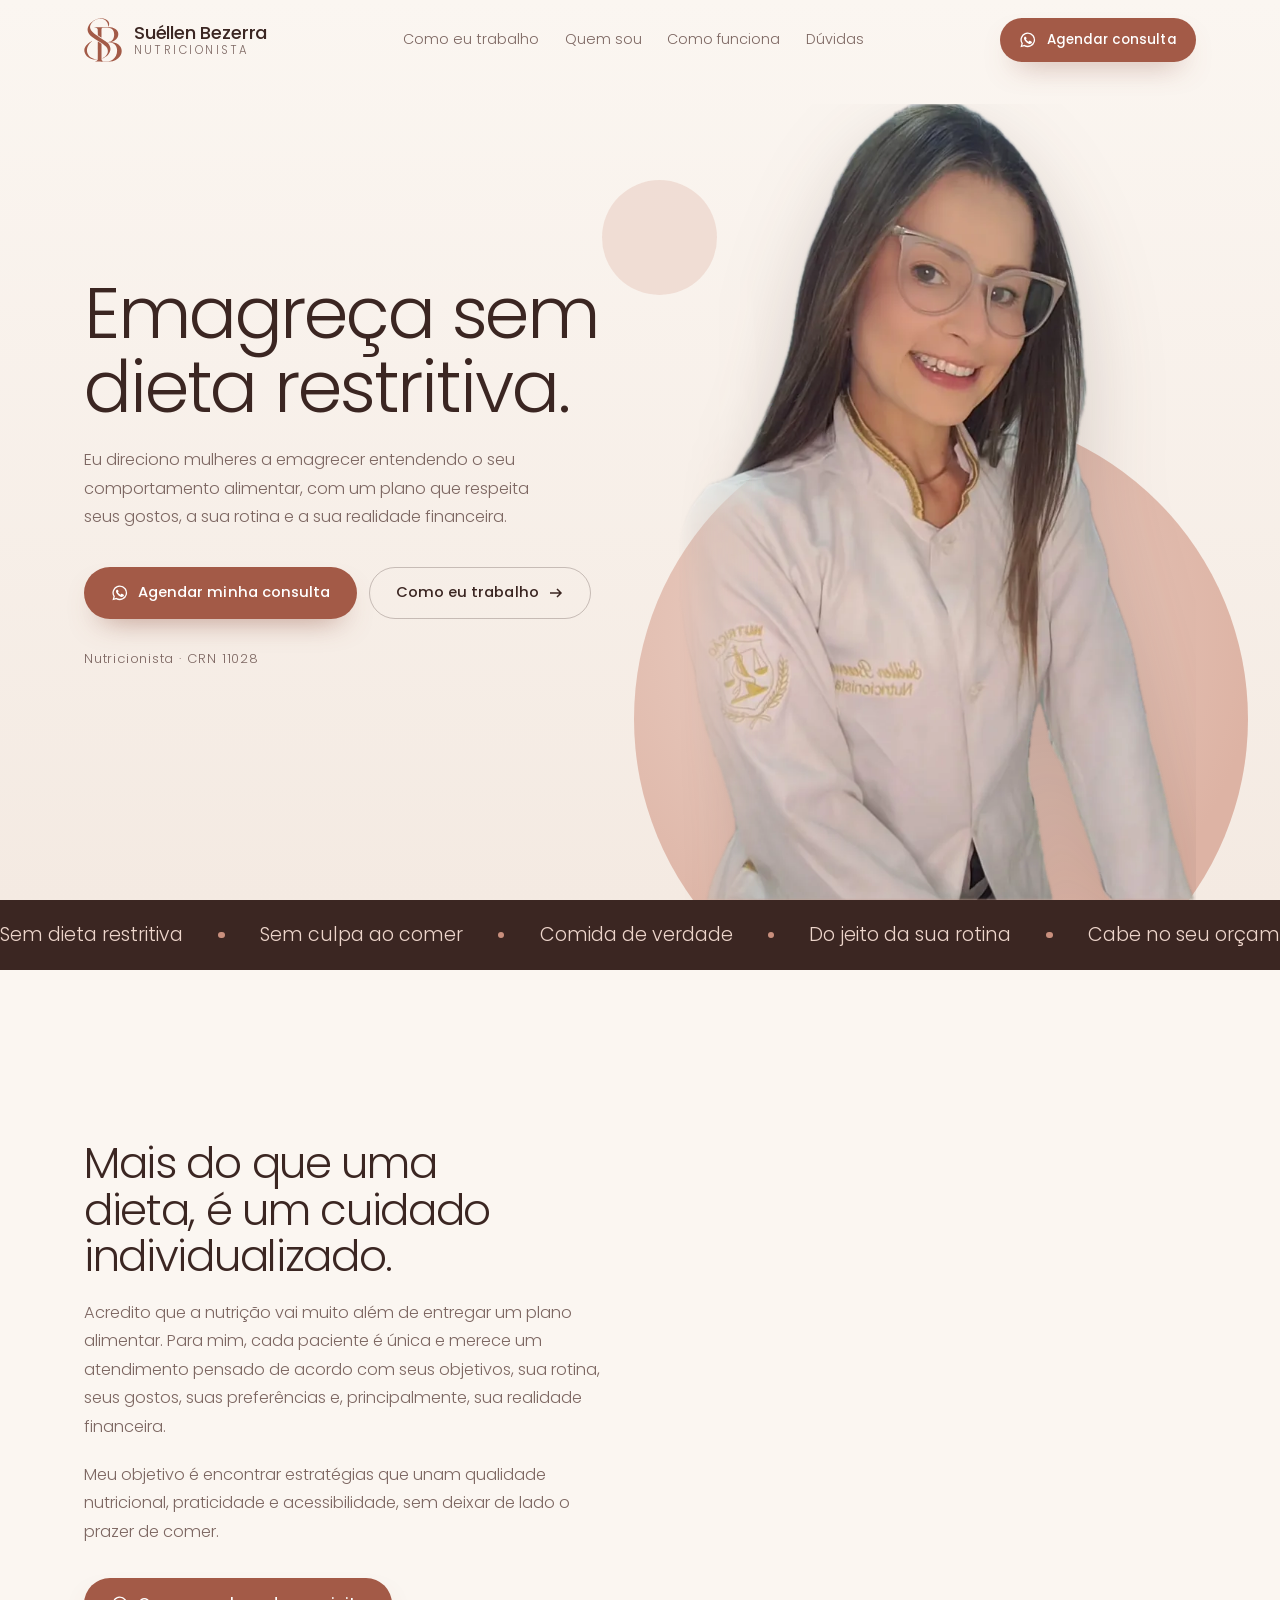
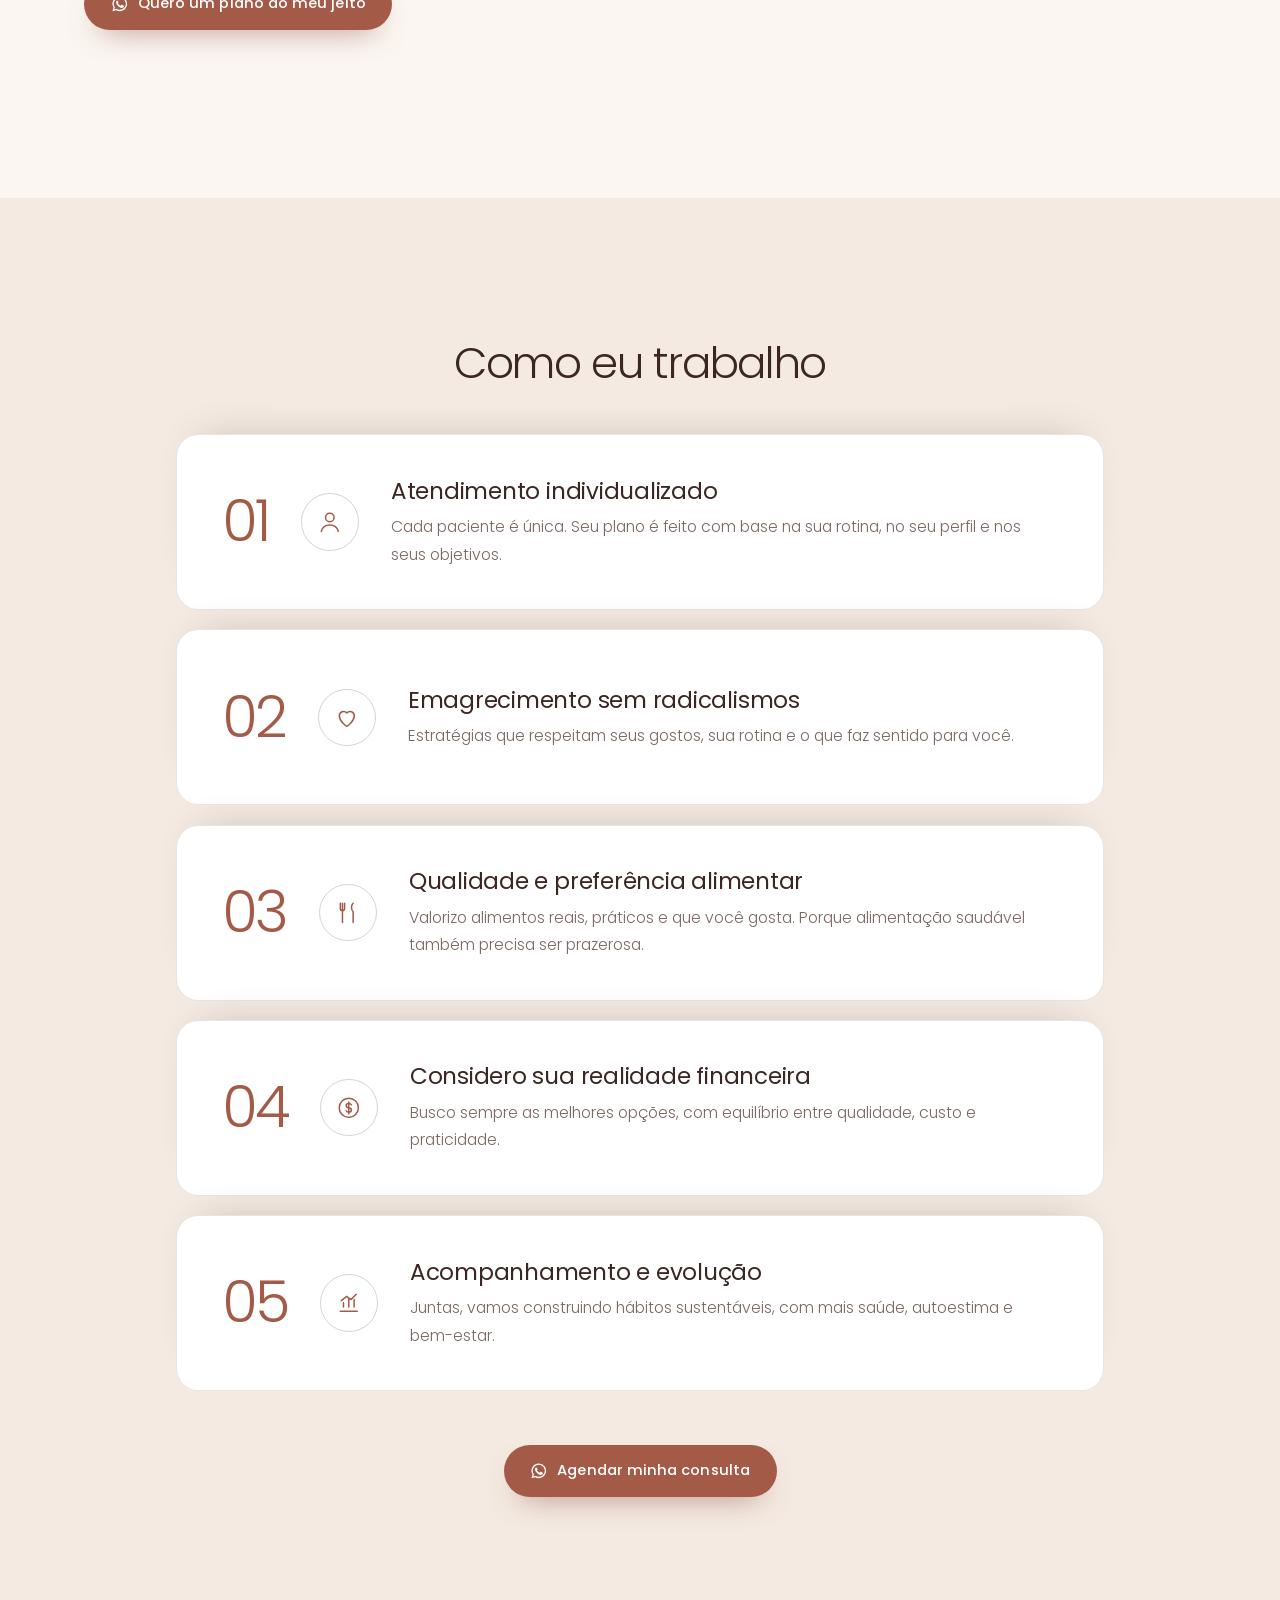
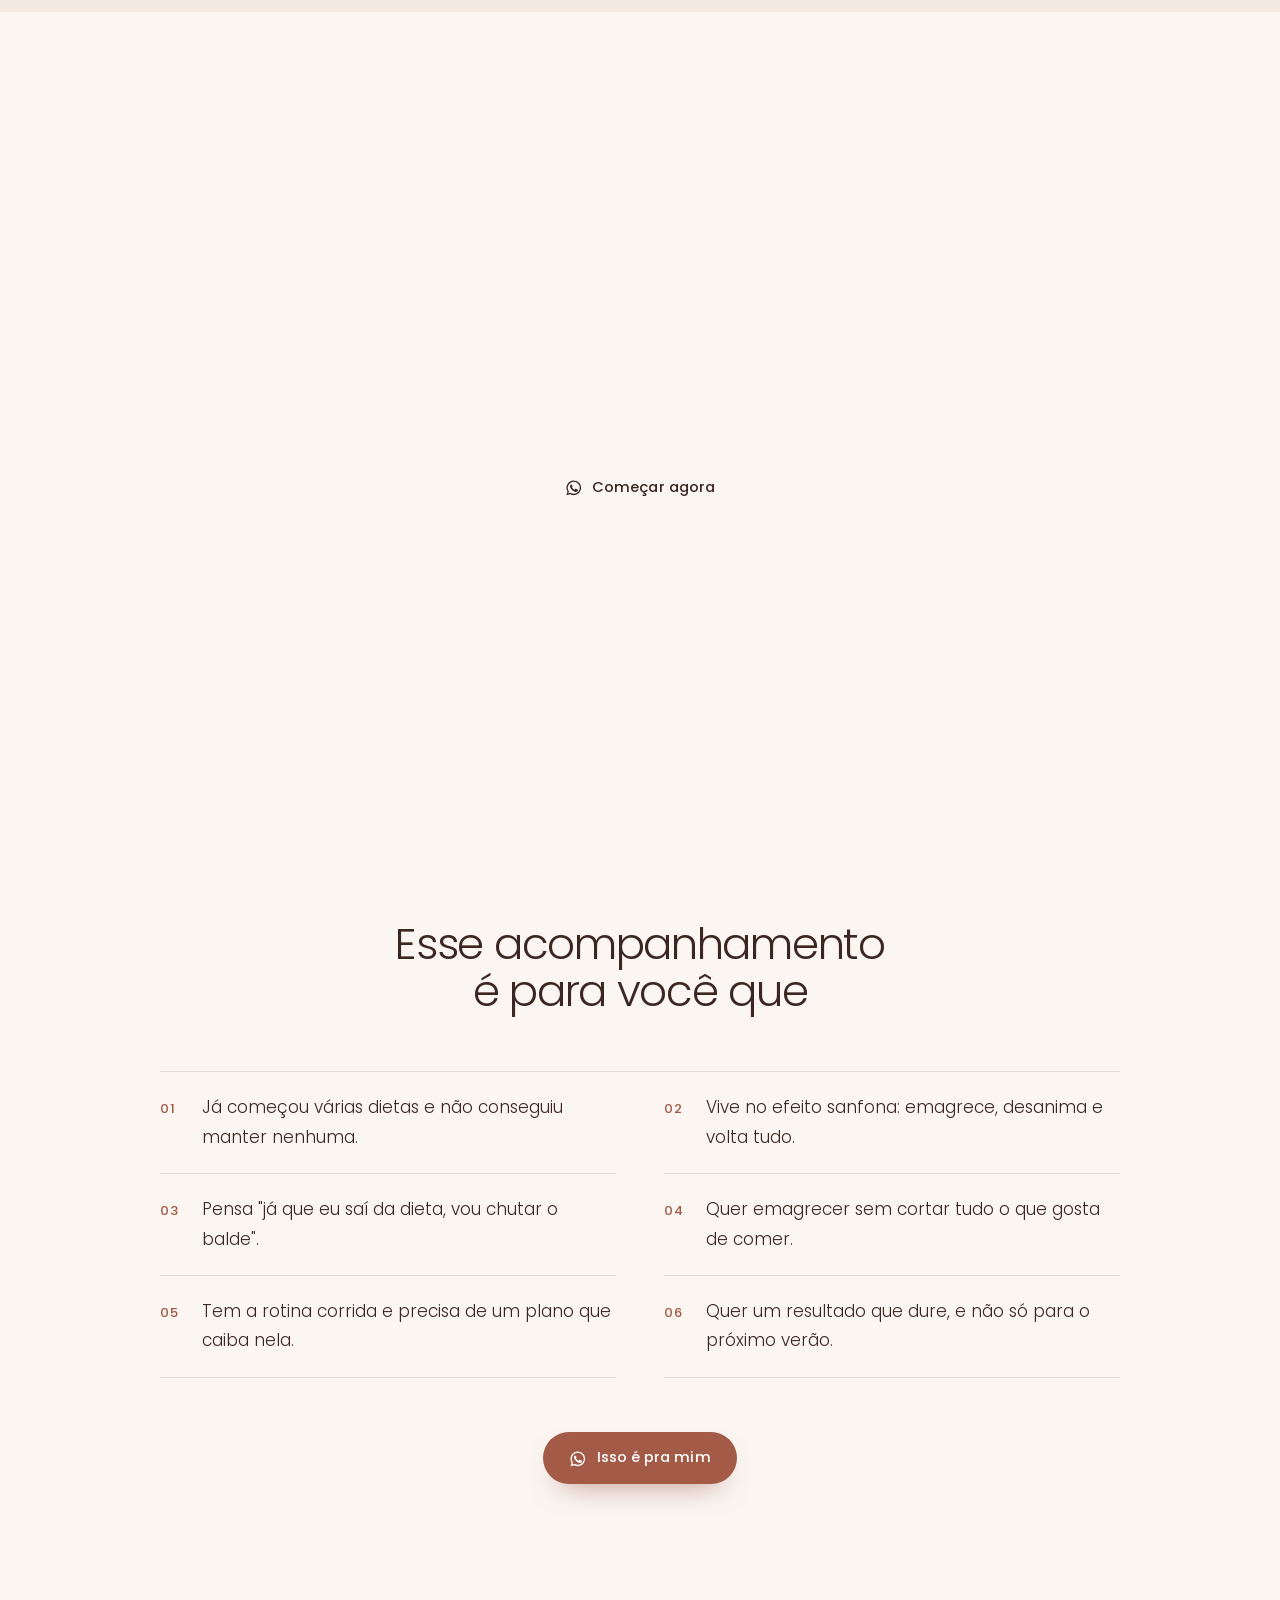
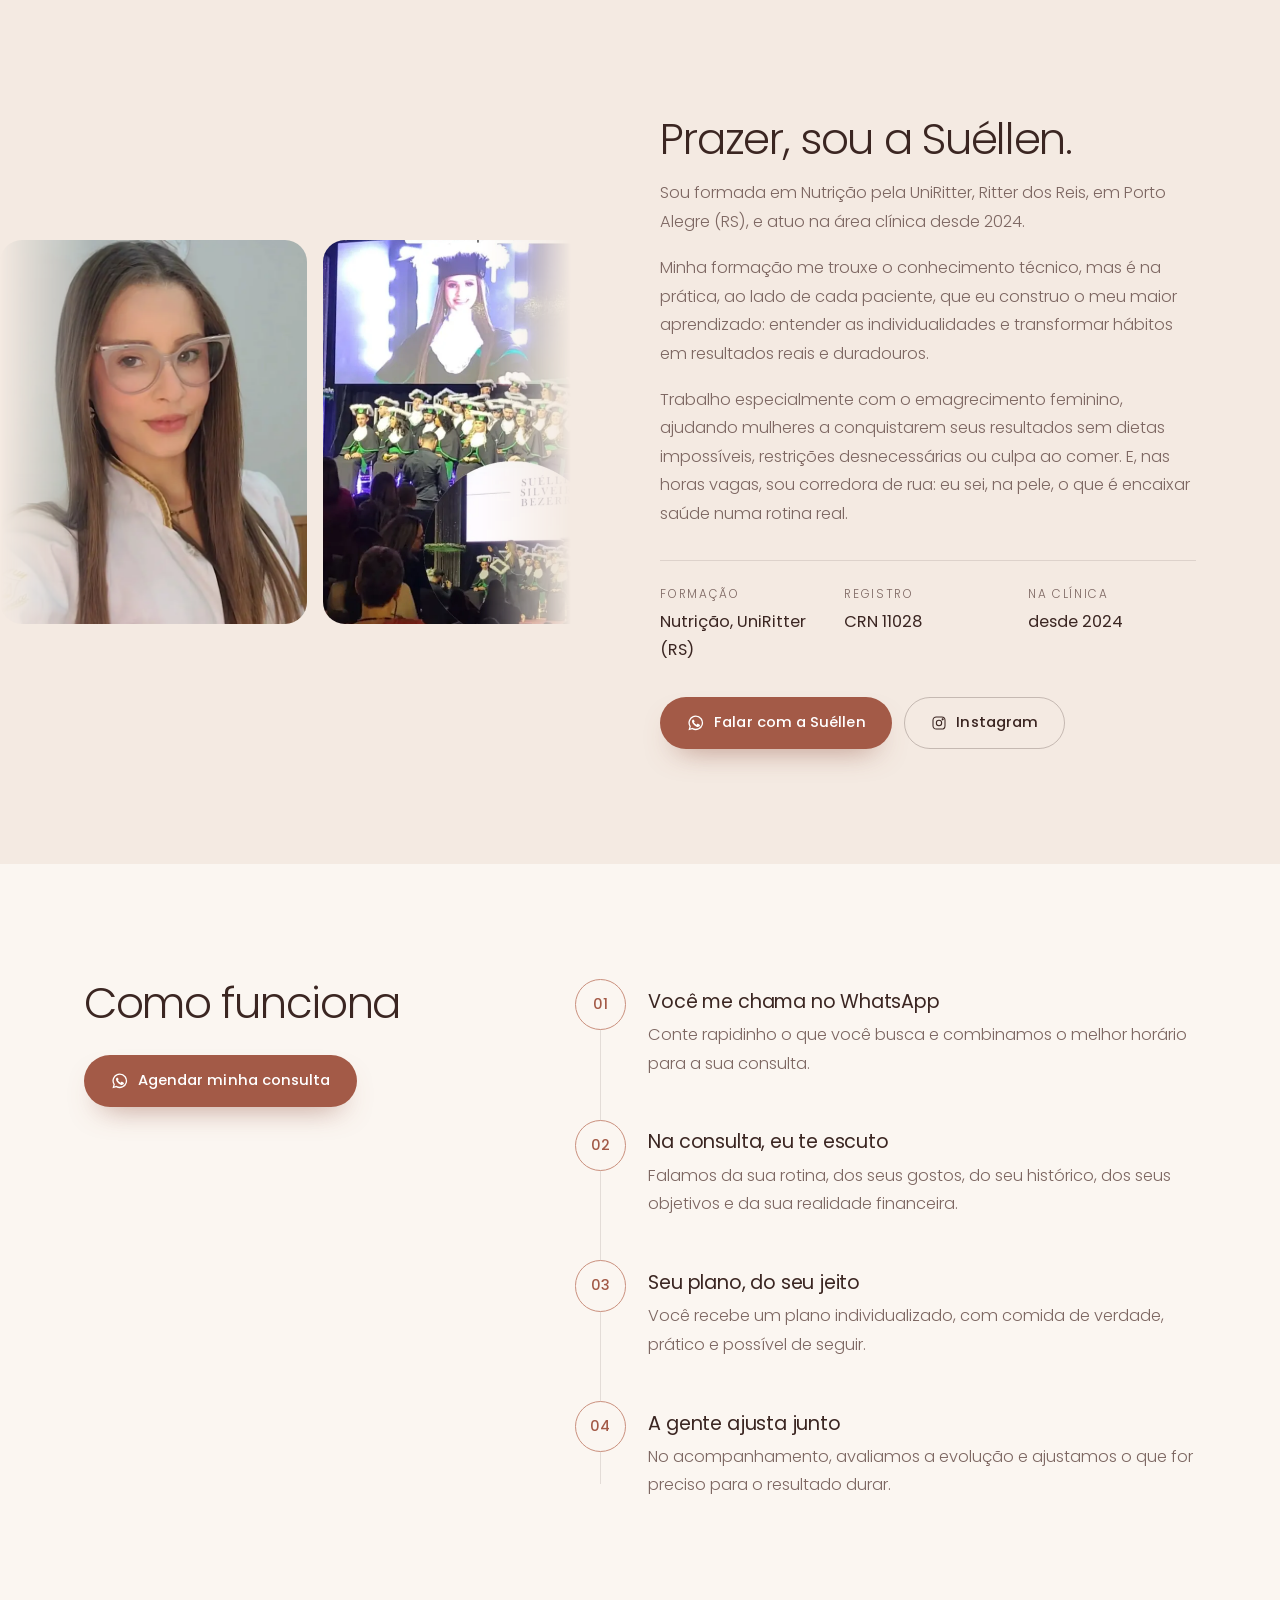
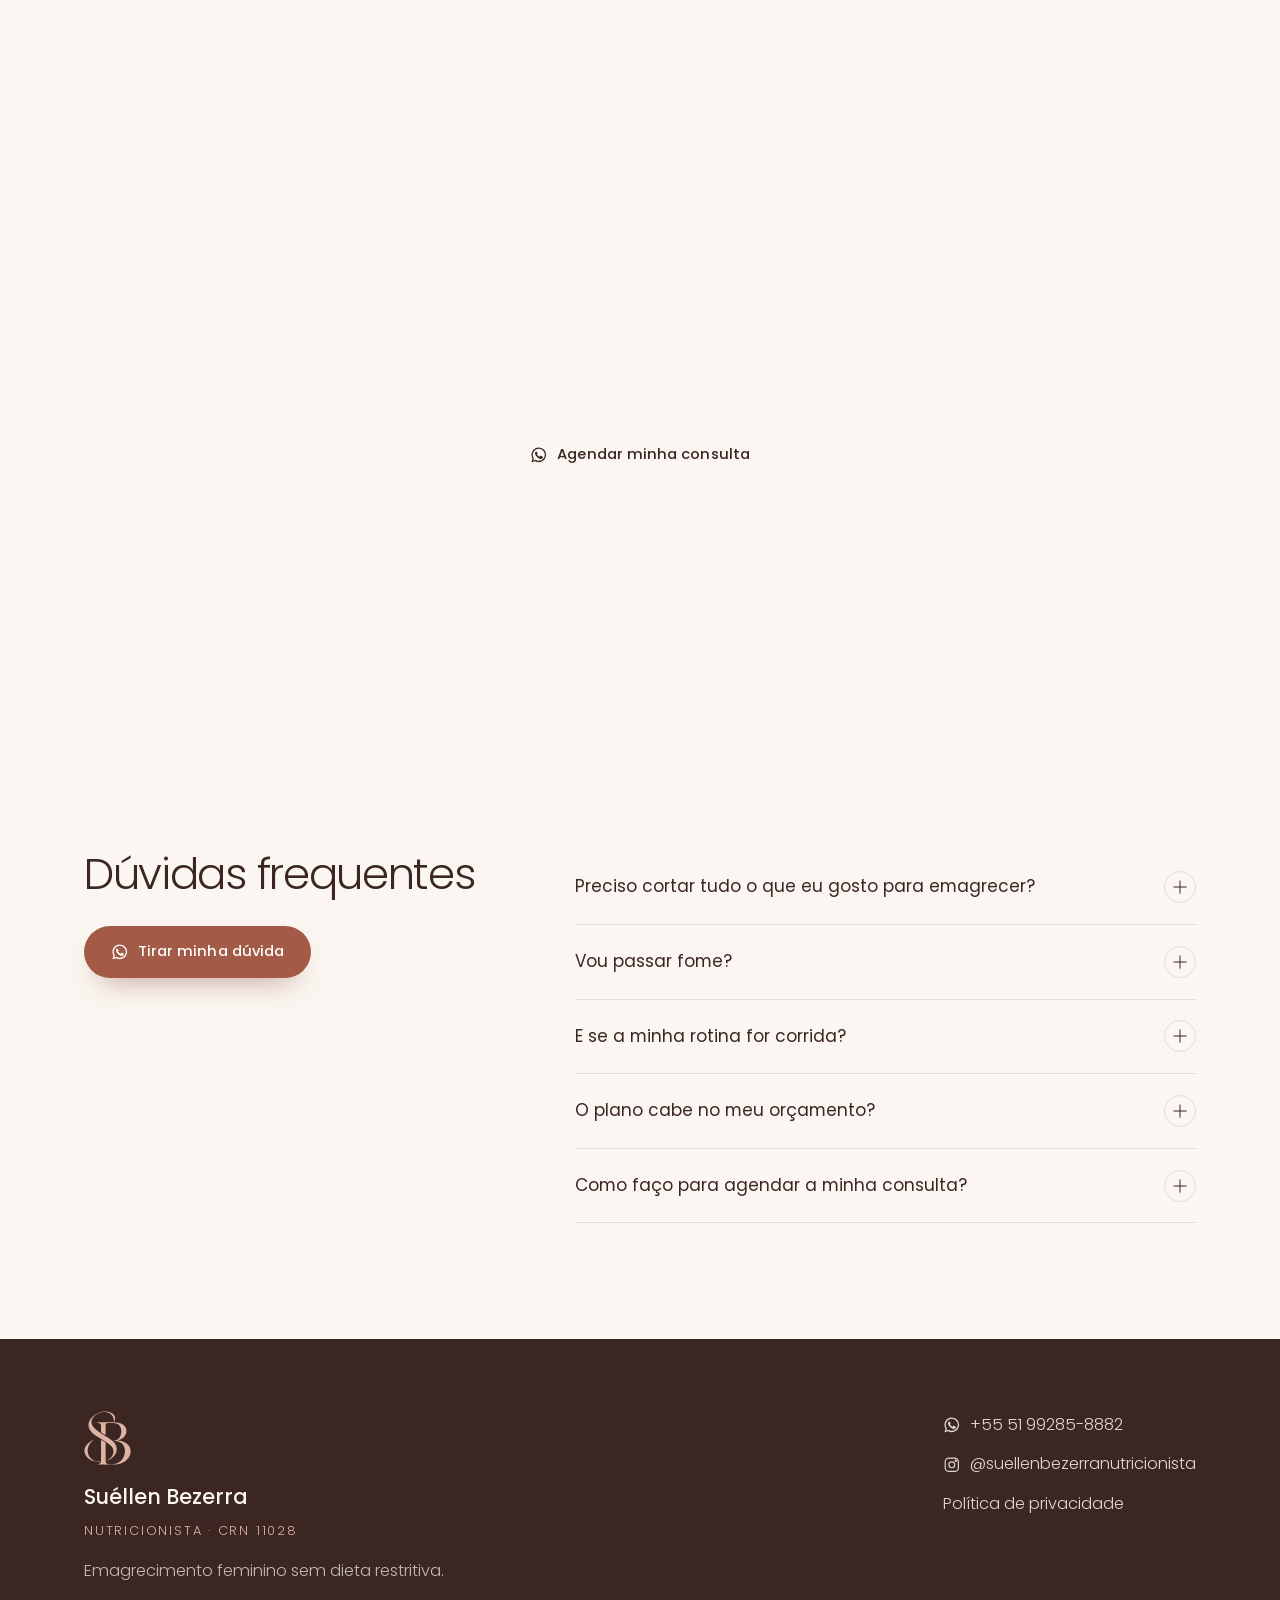
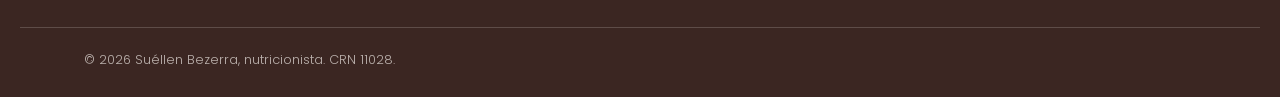
==== commit 5e297cab: "chore: rename changed images so the 7-day asset cache serves the new versions Co-Authored-By: Claude" ====
--- a/index.html
+++ b/index.html
@@ -10,14 +10,14 @@
 <meta name="theme-color" content="#FBF6F1">
 <meta property="og:type" content="website"><meta property="og:locale" content="pt_BR"><meta property="og:site_name" content="Suéllen Bezerra, nutricionista">
 <meta property="og:title" content="Suéllen Bezerra | Nutricionista: emagrecimento feminino sem dieta restritiva"><meta property="og:description" content="Nutricionista Suéllen Bezerra (CRN 11028): emagrecimento feminino sem dieta restritiva, com plano individualizado que respeita seus gostos, sua rotina e seu orçamento. Agende pelo WhatsApp."><meta property="og:url" content="https://suellenbezerra.vercel.app/">
-<meta property="og:image" content="https://suellenbezerra.vercel.app/assets/img/og-image.jpg"><meta name="twitter:card" content="summary_large_image">
-<link rel="icon" href="/assets/img/favicon.svg" type="image/svg+xml"><link rel="icon" href="/assets/img/favicon.png" type="image/png" sizes="64x64"><link rel="apple-touch-icon" href="/assets/img/apple-touch-icon.png">
+<meta property="og:image" content="https://suellenbezerra.vercel.app/assets/img/og-image-v2.jpg"><meta name="twitter:card" content="summary_large_image">
+<link rel="icon" href="/assets/img/favicon-v2.svg" type="image/svg+xml"><link rel="icon" href="/assets/img/favicon-v2.png" type="image/png" sizes="64x64"><link rel="apple-touch-icon" href="/assets/img/apple-touch-icon.png">
 <link rel="preload" href="/assets/fonts/poppins-300.woff2" as="font" type="font/woff2" crossorigin>
 <link rel="preload" href="/assets/fonts/poppins-500.woff2" as="font" type="font/woff2" crossorigin>
 <link rel="preload" as="image" imagesrcset="/assets/img/fotos/hero-700.webp 700w, /assets/img/fotos/hero-1100.webp 1100w" imagesizes="(max-width:760px) 100vw, 46vw" fetchpriority="high">
 <script>document.documentElement.classList.add('js')</script>
 <style>@font-face{font-family:"Poppins";src:url(/assets/fonts/poppins-300.woff2) format("woff2");font-weight:300;font-display:swap}@font-face{font-family:"Poppins";src:url(/assets/fonts/poppins-400.woff2) format("woff2");font-weight:400;font-display:swap}@font-face{font-family:"Poppins";src:url(/assets/fonts/poppins-500.woff2) format("woff2");font-weight:500;font-display:swap}@font-face{font-family:"Sans Reserva";src:local("Arial");size-adjust:112.5%}:root{--papel:#FBF6F1;--papel-2:#F4EAE2;--rose:#EDD5CB;--rose-2:#DDB3A4;--rose-3:#C98F7D;--terra:#A35A47;--terra-2:#8C4A39;--cacau:#3B2622;--cacau-2:#2B1B18;--tinta:#3B2622;--muted:#7D6762;--linha:rgba(59,38,34,.12);--linha-c:rgba(251,246,241,.18);--sans:"Poppins","Sans Reserva",Arial,sans-serif;--t-hero:clamp(2.6rem,5.6vw,5.4rem);--t-h2:clamp(1.9rem,3.4vw,3.2rem);--gutter:clamp(1.25rem,5vw,4rem);--maxw:1240px;--sec:clamp(4.5rem,9vw,8rem);--ease:cubic-bezier(.2,.8,.3,1);--r:22px}*,*::before,*::after{box-sizing:border-box}html{-webkit-text-size-adjust:100%;scroll-padding-top:6rem}body{margin:0;background:var(--papel);color:var(--tinta);font:300 1.02rem/1.75 var(--sans);-webkit-font-smoothing:antialiased;overflow-x:clip}img{display:block;max-width:100%;height:auto}a{color:inherit;text-decoration:none}h1,h2,h3,p,ul,ol,dl,dd,figure{margin:0}h1,h2{font-weight:300;line-height:1.08;letter-spacing:-.03em;text-wrap:balance}h3{font-weight:500;font-size:1.08rem;line-height:1.35;letter-spacing:-.01em}.wrap{width:100%;max-width:var(--maxw);margin-inline:auto;padding-inline:var(--gutter)}:focus-visible{outline:2px solid var(--terra);outline-offset:3px;border-radius:6px}::selection{background:var(--rose-2);color:var(--cacau)}.btn{display:inline-flex;align-items:center;justify-content:center;gap:.6rem;min-height:3.25rem;padding:.7rem 1.6rem;border-radius:999px;border:1px solid transparent;font:500 .92rem/1.2 var(--sans);letter-spacing:.005em;cursor:pointer;transition:background-color .35s var(--ease),color .35s var(--ease),border-color .35s var(--ease),transform .35s var(--ease),box-shadow .35s var(--ease)}.btn svg{width:1.1rem;height:1.1rem;flex:none}.btn:active{transform:scale(.98)}.btn--pri{background:var(--terra);color:#fff;box-shadow:0 14px 30px -16px rgba(140,74,57,.7)}.btn--pri:hover{background:var(--terra-2)}.btn--claro{background:var(--papel);color:var(--cacau)}.btn--claro:hover{background:var(--rose)}.btn--linha{border-color:rgba(59,38,34,.25);color:var(--tinta)}.btn--linha:hover{border-color:var(--terra);color:var(--terra)}.btn--linha svg{width:1rem;height:1rem}.ctas{display:flex;flex-wrap:wrap;gap:.75rem}.top{position:fixed;inset:0 0 auto 0;z-index:60;transition:background-color .4s var(--ease),box-shadow .4s var(--ease)}.top.solid{background:rgba(251,246,241,.9);-webkit-backdrop-filter:blur(14px);backdrop-filter:blur(14px);box-shadow:0 1px 0 var(--linha)}.top__in{display:flex;align-items:center;justify-content:space-between;gap:1.5rem;height:5rem}.marca{display:flex;align-items:center;gap:.75rem}.marca__sb{height:2.75rem;width:auto}.marca__txt{display:flex;flex-direction:column;line-height:1.15}.marca b{font-weight:500;font-size:1.12rem;letter-spacing:-.01em}.marca__txt>span{font-size:.72rem;letter-spacing:.22em;text-transform:uppercase;color:var(--muted)}.nav{display:flex;gap:1.6rem;font-size:.9rem;color:var(--muted)}.nav a{transition:color .3s}.nav a:hover{color:var(--terra)}.top .btn{min-height:2.75rem;padding:.5rem 1.15rem;font-size:.84rem}.capa{position:relative;min-height:100svh;display:flex;align-items:center;overflow:hidden;isolation:isolate;background:linear-gradient(180deg,var(--papel) 0%,var(--papel-2) 100%)}.capa__fundo{position:absolute;inset:0;z-index:-2;pointer-events:none}.capa__fundo i{position:absolute;border-radius:50%;background:radial-gradient(circle at 40% 35%,var(--rose) 0%,var(--rose-2) 70%)}.capa__fundo i:first-child{width:min(48vw,44rem);aspect-ratio:1;right:calc(var(--gutter) * .5);bottom:-14%}.capa__fundo i:last-child{width:clamp(5rem,9vw,8rem);aspect-ratio:1;right:44%;top:20%;background:var(--rose);opacity:.7}.capa__foto{position:absolute;right:max(var(--gutter),calc((100vw - var(--maxw)) / 2 + var(--gutter)));bottom:0;z-index:-1}.capa__foto img{height:min(calc(100svh - 6.5rem),54rem);width:auto;max-width:46vw;object-fit:contain;object-position:bottom;filter:drop-shadow(0 30px 40px rgba(59,38,34,.18));-webkit-mask-image:linear-gradient(90deg,transparent 0,#000 16%);mask-image:linear-gradient(90deg,transparent 0,#000 16%)}.capa__in{padding-block:7rem 4rem}.capa__txt{max-width:34rem}.capa h1{font-size:var(--t-hero);line-height:1.02}.capa__txt>p:not(.capa__crn){margin-top:1.4rem;font-size:clamp(1.02rem,1.2vw,1.16rem);color:var(--muted);max-width:30rem}.capa .ctas{margin-top:2.2rem}.capa__crn{margin-top:1.8rem;font-size:.82rem;letter-spacing:.06em;color:var(--muted)}.faixa{overflow:hidden;background:var(--cacau);color:var(--rose);padding-block:1.15rem}.faixa__t{display:flex;width:max-content;animation:corre 38s linear infinite}.faixa__t span{flex:none;margin-right:2.2rem;font-size:clamp(1rem,1.5vw,1.3rem);white-space:nowrap}.faixa__t i{flex:none;margin-right:2.2rem;align-self:center;width:.4rem;height:.4rem;border-radius:50%;background:var(--rose-3)}@keyframes corre{to{transform:translate3d(-50%,0,0)}}.sec{position:relative;padding-block:var(--sec)}.cab{text-align:center;max-width:46rem;margin:0 auto clamp(2.4rem,5vw,3.6rem)}.cab h2{font-size:var(--t-h2)}.fim{display:flex;justify-content:center;margin-top:clamp(2.4rem,5vw,3.4rem)}.cuidado{position:relative;min-height:min(92svh,58rem);display:flex;align-items:center;overflow:hidden;isolation:isolate;padding-block:var(--sec)}.cuidado__bg{position:absolute;inset:0;z-index:-1}.cuidado__bg img{width:100%;height:100%;object-fit:cover;object-position:78% 30%}.cuidado__bg::after{content:"";position:absolute;inset:0;background:linear-gradient(90deg,var(--papel) 0%,rgba(251,246,241,.94) 30%,rgba(251,246,241,.55) 50%,rgba(251,246,241,0) 66%)}.cuidado__txt{max-width:33rem}.cuidado h2{font-size:var(--t-h2)}.cuidado__txt p{margin-top:1.2rem;color:var(--muted)}.cuidado__txt .ctas{margin-top:2rem}.pilares-sec{position:relative;padding-block:var(--sec);background:var(--papel-2)}.pilares-sec .cab{position:sticky;top:4.9rem;z-index:3;margin-bottom:0;padding:1.6rem 0 1.4rem;background:var(--papel-2)}.pilares{position:relative;z-index:1;display:flex;flex-direction:column;gap:1.2rem;max-width:58rem;margin:clamp(1rem,2vw,1.6rem) auto 0}.pilar{position:sticky;top:calc(var(--cab-h,10.6rem) + var(--i) * 1.1rem);display:grid;grid-template-columns:auto auto 1fr;grid-template-areas:"n ic t" "n ic p";column-gap:clamp(1rem,3vw,2rem);row-gap:.4rem;align-items:center;min-height:11rem;padding:clamp(1.6rem,3.5vw,2.4rem) clamp(1.4rem,4vw,2.8rem);border-radius:var(--r);background:#fff;border:1px solid var(--linha);box-shadow:0 -18px 40px -28px rgba(59,38,34,.3)}.pilar__n{grid-area:n;font-size:clamp(2.4rem,5vw,3.6rem);font-weight:300;letter-spacing:-.04em;line-height:1;color:var(--terra)}.pilar__ic{grid-area:ic;display:grid;place-items:center;width:3.6rem;height:3.6rem;border-radius:50%;border:1px solid rgba(59,38,34,.2);color:var(--terra)}.pilar__ic svg{width:1.6rem;height:1.6rem}.pilar h3{grid-area:t;align-self:end;font-size:clamp(1.15rem,1.8vw,1.45rem);font-weight:400}.pilar p{grid-area:p;align-self:start;color:var(--muted);font-size:.98rem}.frase,.final{position:relative;clip-path:inset(0);color:var(--papel);isolation:isolate}.frase__bg,.final__bg{position:fixed;inset:4.9rem 0 0 0;z-index:-1}.frase__bg img,.final__bg img{width:100%;height:100%;object-fit:cover;object-position:65% 0%}.frase__bg img{object-position:50% 22%}.frase__bg::after,.final__bg::after{content:"";position:absolute;inset:0;background:radial-gradient(75% 85% at 50% 55%,rgba(43,27,24,.82),rgba(43,27,24,.55))}.frase{min-height:88svh;display:flex;align-items:center;text-align:center}.frase__txt{max-width:50rem;margin-inline:auto;padding-block:var(--sec)}.frase__grande{font-size:clamp(1.45rem,2.3vw,2.15rem);font-weight:300;line-height:1.4;letter-spacing:-.015em;text-wrap:balance}.frase .ctas{margin-top:2.2rem;justify-content:center}.final{min-height:80svh;display:flex;align-items:center;text-align:center}.final__bg::after{background:radial-gradient(80% 80% at 50% 50%,rgba(43,27,24,.7),rgba(43,27,24,.92))}.final__txt{max-width:40rem;margin-inline:auto;padding-block:var(--sec)}.final h2{font-size:var(--t-h2)}.final p{margin:1.2rem auto 0;color:rgba(251,246,241,.82)}.final .ctas{justify-content:center;margin-top:2.2rem}.quem__lista{display:grid;grid-template-columns:repeat(2,1fr);column-gap:clamp(1.5rem,4vw,3rem);margin:0 auto;padding:0;list-style:none;max-width:60rem;border-top:1px solid var(--linha)}.quem__lista li{display:grid;grid-template-columns:2.6rem 1fr;align-items:baseline;padding:1.3rem 0;border-bottom:1px solid var(--linha);font-size:1.06rem}.quem__lista span{font-size:.82rem;font-weight:500;letter-spacing:.1em;color:var(--terra)}.sobre{background:var(--papel-2)}.sobre__in{display:grid;grid-template-columns:1fr 1.1fr;gap:clamp(2rem,7vw,6rem);align-items:center}.galeria{position:relative;min-width:0;overflow:hidden;padding-block:.5rem;-webkit-mask-image:linear-gradient(90deg,transparent 0,#000 16%,#000 84%,transparent 100%);mask-image:linear-gradient(90deg,transparent 0,#000 16%,#000 84%,transparent 100%)}.galeria__trilho{display:flex;width:max-content;animation:galeria 64s linear infinite}.galeria figure{flex:none;width:clamp(14rem,24vw,23rem);aspect-ratio:4/5;margin:0 1rem 0 0;border-radius:var(--r);overflow:hidden;background:var(--rose)}@media (min-width:861px){.galeria{margin-left:calc(-1 * (max(0px,(100vw - var(--maxw)) / 2) + var(--gutter)))}}.galeria img{width:100%;height:100%;object-fit:cover}.galeria:hover .galeria__trilho{animation-play-state:paused}.js .galeria:not(.roda) .galeria__trilho{animation-play-state:paused}@keyframes galeria{to{transform:translate3d(-50%,0,0)}}.sobre h2{font-size:var(--t-h2)}.sobre__txt p{margin-top:1.1rem;color:var(--muted)}.sobre__dados{display:grid;grid-template-columns:repeat(3,1fr);gap:1rem;margin-top:2rem;padding-top:1.4rem;border-top:1px solid var(--linha)}.sobre__dados dt{font-size:.74rem;letter-spacing:.14em;text-transform:uppercase;color:var(--muted)}.sobre__dados dd{margin-top:.2rem;font-weight:400}.sobre .ctas{margin-top:2rem}.passos-in{display:grid;grid-template-columns:.8fr 1.2fr;gap:clamp(2rem,6vw,5rem);align-items:start}.passos-cab{position:sticky;top:7rem;display:flex;flex-direction:column;align-items:flex-start;gap:1.8rem}.passos-cab h2{font-size:var(--t-h2)}.passos{position:relative;margin:0;padding:0;list-style:none}.passos::before{content:"";position:absolute;left:1.6rem;top:1rem;bottom:1rem;width:1px;background:var(--linha)}.passo{position:relative;display:grid;grid-template-columns:3.2rem 1fr;gap:1.4rem;padding-bottom:2.6rem}.passo:last-child{padding-bottom:0}.passo b{position:relative;display:grid;place-items:center;width:3.2rem;height:3.2rem;border-radius:50%;background:var(--papel);border:1px solid var(--rose-3);color:var(--terra);font-weight:500;font-size:.9rem}.passo h3{font-size:1.2rem;font-weight:400;padding-top:.6rem}.passo p{margin-top:.4rem;color:var(--muted)}.faq-sec{background:var(--papel)}.faq{display:grid;grid-template-columns:.8fr 1.2fr;gap:clamp(2rem,6vw,5rem);align-items:start}.faq__cab{position:sticky;top:7rem;display:flex;flex-direction:column;align-items:flex-start;gap:1.8rem}.faq__cab h2{font-size:var(--t-h2)}.faq__item{border-bottom:1px solid var(--linha)}.faq__item summary{display:flex;justify-content:space-between;align-items:center;gap:1rem;padding:1.3rem 0;cursor:pointer;list-style:none;font-size:1.06rem;font-weight:400}.faq__item summary::-webkit-details-marker{display:none}.faq__item summary i{position:relative;flex:none;width:2rem;height:2rem;border-radius:50%;border:1px solid var(--linha);transition:transform .4s var(--ease),background-color .3s}.faq__item summary i::before,.faq__item summary i::after{content:"";position:absolute;left:50%;top:50%;width:.8rem;height:1px;background:currentColor;transform:translate(-50%,-50%)}.faq__item summary i::after{transform:translate(-50%,-50%) rotate(90deg)}.faq__item[open] summary i{transform:rotate(45deg);background:var(--rose)}.faq__item p{padding:0 3rem 1.4rem 0;color:var(--muted)}.rod{background:var(--cacau);color:var(--papel);padding-block:clamp(3rem,6vw,4.5rem) 1.6rem}.rod__in{display:flex;justify-content:space-between;gap:2rem;flex-wrap:wrap}.rod__sb{height:3.4rem;width:auto;margin-bottom:.9rem}.rod__marca b{display:block;font-weight:500;font-size:1.3rem}.rod__marca span{font-size:.8rem;letter-spacing:.14em;text-transform:uppercase;color:var(--rose-2)}.rod__marca p{margin-top:.8rem;color:rgba(251,246,241,.7)}.rod__col{display:flex;flex-direction:column;gap:.7rem}.rod__col a{display:inline-flex;align-items:center;gap:.6rem;color:rgba(251,246,241,.85);transition:color .3s}.rod__col a:hover{color:var(--rose)}.rod__col svg{width:1.1rem;height:1.1rem}.rod__fim{margin-top:2.6rem;padding-top:1.3rem;border-top:1px solid var(--linha-c);font-size:.8rem;color:rgba(251,246,241,.68)}.zap{position:fixed;right:1.1rem;bottom:1.1rem;z-index:50;display:inline-flex;align-items:center;gap:.6rem;padding:.75rem 1.2rem .75rem .9rem;border-radius:999px;background:#1FAF5A;color:#fff;font-weight:500;font-size:.86rem;box-shadow:0 16px 34px -14px rgba(0,0,0,.45);transition:transform .35s var(--ease)}.zap svg{width:1.5rem;height:1.5rem}.zap:hover{transform:translateY(-2px)}.js .zap{opacity:0;transform:translateY(12px);pointer-events:none;transition:opacity .4s var(--ease),transform .4s var(--ease)}.js .zap.ver{opacity:1;transform:none;pointer-events:auto}.texto-pag{padding-top:8rem}.texto{max-width:46rem}.texto h1{font-size:var(--t-h2)}.texto h2{font-size:1.4rem;margin:2.2rem 0 .6rem}.texto p{color:var(--muted)}.obrigado{min-height:100svh;display:grid;place-items:center;text-align:center;padding:2rem}.obrigado__sb{height:4.4rem;width:auto;margin:0 auto 1rem}.obrigado__nome{font-weight:500;letter-spacing:.2em;text-transform:uppercase;font-size:.8rem;color:var(--muted)}.obrigado h1{margin-top:1rem;font-size:clamp(1.8rem,4vw,2.8rem)}.obrigado p{margin-top:.8rem;color:var(--muted)}.gira{width:2.6rem;height:2.6rem;margin:2rem auto;border-radius:50%;border:1.5px solid var(--linha);border-top-color:var(--terra);animation:gira 1s linear infinite}@keyframes gira{to{transform:rotate(360deg)}}.obrigado .ctas{justify-content:center}.js .rv{opacity:0;transform:translate3d(0,26px,0);transition:opacity .9s var(--ease),transform 1.1s var(--ease)}.js .rv.in{opacity:1;transform:none}.js .rv[data-d="1"]{transition-delay:.08s}.js .rv[data-d="2"]{transition-delay:.16s}@media (max-width:1000px){.nav{display:none}}@media (max-width:860px){.cuidado__in,.sobre__in,.passos-in,.faq{grid-template-columns:1fr}.passos-cab,.faq__cab{position:relative;top:0;align-items:center;text-align:center}.quem__lista{grid-template-columns:1fr}}@media (max-width:760px){.top__in{height:4.4rem}.top .btn{display:none}.marca b{font-size:1.02rem}.marca__sb{height:2.35rem}.rod__sb{margin-inline:auto}.capa{flex-direction:column;align-items:stretch;min-height:0;background:var(--papel)}.capa__fundo i:first-child{width:min(104vw,50svh);left:50%;right:auto;bottom:auto;top:5.2rem;transform:translateX(-50%)}.capa__fundo i:last-child{display:none}.capa__foto{position:relative;right:auto;bottom:auto;width:100%;margin:4.4rem auto 0;display:flex;justify-content:center}.capa__foto img{height:min(54svh,118vw);max-width:100%}.capa__foto::after{content:"";position:absolute;inset:auto 0 0 0;height:32%;background:linear-gradient(0deg,var(--papel) 8%,rgba(251,246,241,0))}.capa__in{padding-block:0 3rem;margin-top:-4.5rem;position:relative;text-align:center}.capa__txt{margin-inline:auto}.capa__txt>p:not(.capa__crn){margin-inline:auto}.ctas{justify-content:center}.cuidado__txt,.sobre__txt,.frase__txt,.cab{text-align:center}.pilar{grid-template-columns:auto 1fr;grid-template-areas:"ic n" "t t" "p p";top:calc(var(--cab-h,9rem) + var(--i) * .8rem);min-height:0;text-align:left}.pilar__n{justify-self:end;font-size:2.4rem}.pilar h3{margin-top:.6rem}.frase__bg,.final__bg{position:absolute;inset:0}.cuidado{flex-direction:column;align-items:stretch;min-height:0;padding-block:0 var(--sec)}.cuidado__bg{position:relative;inset:auto;height:min(118vw,32rem)}.cuidado__bg img{object-position:50% 20%}.cuidado__bg::after{background:linear-gradient(0deg,var(--papel) 0%,rgba(251,246,241,0) 40%)}.cuidado__txt{max-width:none;margin-top:-2rem}.pilares-sec .cab{top:4.3rem;padding:1.2rem 0 1rem}.frase,.final{clip-path:none;overflow:hidden}.frase__bg img{object-position:50% 0}.final__bg img{object-position:50% 12%}.capa__foto img{-webkit-mask-image:none;mask-image:none}.frase__bg::after{background:linear-gradient(0deg,rgba(43,27,24,.95) 0%,rgba(43,27,24,.75) 60%,rgba(43,27,24,.55) 100%)}.galeria{margin-inline:calc(var(--gutter) * -1)}.galeria figure{width:62vw;max-width:20rem;margin-right:.8rem}.sobre__dados{grid-template-columns:1fr 1fr 1fr;text-align:center}.faq__item p{padding-right:0}.rod__in{flex-direction:column;text-align:center;align-items:center}.rod__fim{text-align:center}.zap span{display:none}.zap{padding:.85rem}}@media (max-width:760px) and (max-height:720px){.capa__foto img{height:46svh}.capa__fundo i:first-child{width:44svh}.capa__txt>p:not(.capa__crn){margin-top:1rem}.capa .ctas{margin-top:1.4rem}}@media (prefers-reduced-motion:reduce){*,*::before,*::after{animation-duration:.01ms!important;animation-iteration-count:1!important;transition-duration:.01ms!important}.js .rv{opacity:1;transform:none}.galeria{overflow-x:auto;scroll-snap-type:x mandatory}.galeria figure{scroll-snap-align:center}}</style>
-<script type="application/ld+json">{"@context":"https://schema.org","@graph":[{"@type":["Person"],"@id":"https://suellenbezerra.vercel.app/#suellen","name":"Suéllen Bezerra","jobTitle":"Nutricionista","description":"Nutricionista clínica com foco em emagrecimento feminino sem dieta restritiva.","alumniOf":{"@type":"CollegeOrUniversity","name":"UniRitter, Centro Universitário Ritter dos Reis"},"hasCredential":{"@type":"EducationalOccupationalCredential","credentialCategory":"Registro profissional","name":"CRN 11028"},"image":"https://suellenbezerra.vercel.app/assets/img/og-image.jpg","sameAs":["https://www.instagram.com/suellenbezerranutricionista/"],"url":"https://suellenbezerra.vercel.app/"},{"@type":"MedicalBusiness","@id":"https://suellenbezerra.vercel.app/#consultorio","name":"Nutricionista Suéllen Bezerra","medicalSpecialty":"Nutrition","founder":{"@id":"https://suellenbezerra.vercel.app/#suellen"},"telephone":"+55 51 99285-8882","url":"https://suellenbezerra.vercel.app/","image":"https://suellenbezerra.vercel.app/assets/img/og-image.jpg","sameAs":["https://www.instagram.com/suellenbezerranutricionista/"],"areaServed":"BR","description":"Atendimento nutricional individualizado para mulheres que querem emagrecer sem dieta restritiva."},{"@type":"FAQPage","mainEntity":[{"@type":"Question","name":"Preciso cortar tudo o que eu gosto para emagrecer?","acceptedAnswer":{"@type":"Answer","text":"Não. O plano é montado com os alimentos que você gosta e que fazem parte da sua vida. A ideia é emagrecer sem radicalismos e sem culpa ao comer."}},{"@type":"Question","name":"Vou passar fome?","acceptedAnswer":{"@type":"Answer","text":"O objetivo é o contrário: comer bem, com volume e qualidade, fazendo escolhas mais inteligentes. Dieta que dá fome não se sustenta."}},{"@type":"Question","name":"E se a minha rotina for corrida?","acceptedAnswer":{"@type":"Answer","text":"O plano é feito em cima da sua rotina real, com opções práticas para os dias mais apertados."}},{"@type":"Question","name":"O plano cabe no meu orçamento?","acceptedAnswer":{"@type":"Answer","text":"Sim, esse é um dos pilares do meu trabalho. Busco sempre o equilíbrio entre qualidade, custo e praticidade."}},{"@type":"Question","name":"Como faço para agendar a minha consulta?","acceptedAnswer":{"@type":"Answer","text":"É só tocar em qualquer botão de agendamento: a conversa abre no meu WhatsApp e eu te passo horários, formato do atendimento e valores."}}]}]}</script>
+<script type="application/ld+json">{"@context":"https://schema.org","@graph":[{"@type":["Person"],"@id":"https://suellenbezerra.vercel.app/#suellen","name":"Suéllen Bezerra","jobTitle":"Nutricionista","description":"Nutricionista clínica com foco em emagrecimento feminino sem dieta restritiva.","alumniOf":{"@type":"CollegeOrUniversity","name":"UniRitter, Centro Universitário Ritter dos Reis"},"hasCredential":{"@type":"EducationalOccupationalCredential","credentialCategory":"Registro profissional","name":"CRN 11028"},"image":"https://suellenbezerra.vercel.app/assets/img/og-image-v2.jpg","sameAs":["https://www.instagram.com/suellenbezerranutricionista/"],"url":"https://suellenbezerra.vercel.app/"},{"@type":"MedicalBusiness","@id":"https://suellenbezerra.vercel.app/#consultorio","name":"Nutricionista Suéllen Bezerra","medicalSpecialty":"Nutrition","founder":{"@id":"https://suellenbezerra.vercel.app/#suellen"},"telephone":"+55 51 99285-8882","url":"https://suellenbezerra.vercel.app/","image":"https://suellenbezerra.vercel.app/assets/img/og-image-v2.jpg","sameAs":["https://www.instagram.com/suellenbezerranutricionista/"],"areaServed":"BR","description":"Atendimento nutricional individualizado para mulheres que querem emagrecer sem dieta restritiva."},{"@type":"FAQPage","mainEntity":[{"@type":"Question","name":"Preciso cortar tudo o que eu gosto para emagrecer?","acceptedAnswer":{"@type":"Answer","text":"Não. O plano é montado com os alimentos que você gosta e que fazem parte da sua vida. A ideia é emagrecer sem radicalismos e sem culpa ao comer."}},{"@type":"Question","name":"Vou passar fome?","acceptedAnswer":{"@type":"Answer","text":"O objetivo é o contrário: comer bem, com volume e qualidade, fazendo escolhas mais inteligentes. Dieta que dá fome não se sustenta."}},{"@type":"Question","name":"E se a minha rotina for corrida?","acceptedAnswer":{"@type":"Answer","text":"O plano é feito em cima da sua rotina real, com opções práticas para os dias mais apertados."}},{"@type":"Question","name":"O plano cabe no meu orçamento?","acceptedAnswer":{"@type":"Answer","text":"Sim, esse é um dos pilares do meu trabalho. Busco sempre o equilíbrio entre qualidade, custo e praticidade."}},{"@type":"Question","name":"Como faço para agendar a minha consulta?","acceptedAnswer":{"@type":"Answer","text":"É só tocar em qualquer botão de agendamento: a conversa abre no meu WhatsApp e eu te passo horários, formato do atendimento e valores."}}]}]}</script>
 </head>
 <body>
 <header class="top"><div class="wrap top__in">
@@ -67,7 +67,7 @@
   <div class="fim rv"><a class="btn btn--pri" href="/obrigado?c=pilares"><svg viewBox="0 0 24 24" fill="currentColor" aria-hidden="true"><path d="M12 2a10 10 0 0 0-8.6 15.1L2 22l5-1.3A10 10 0 1 0 12 2zm0 18.2a8.2 8.2 0 0 1-4.2-1.1l-.3-.2-3 .8.8-2.9-.2-.3A8.2 8.2 0 1 1 12 20.2zm4.5-6.1c-.2-.1-1.5-.7-1.7-.8s-.4-.1-.6.1-.7.8-.8 1-.3.2-.5.1a6.7 6.7 0 0 1-3.3-2.9c-.2-.4.2-.4.7-1.3.1-.2 0-.3 0-.4l-.8-1.8c-.2-.5-.4-.4-.6-.4h-.5a1 1 0 0 0-.7.3 3 3 0 0 0-.9 2.2 5.2 5.2 0 0 0 1.1 2.7 11.8 11.8 0 0 0 4.5 4c1.7.7 2.4.8 3.2.6a2.8 2.8 0 0 0 1.8-1.3 2.3 2.3 0 0 0 .2-1.3c-.1-.1-.3-.2-.6-.3z"/></svg><span>Agendar minha consulta</span></a></div>
 </div></section>
 
-<section class="frase" data-fundo><div class="frase__bg"><img src="/assets/img/fotos/frase-1600.webp" srcset="/assets/img/fotos/frase-800.webp 800w, /assets/img/fotos/frase-1200.webp 1200w, /assets/img/fotos/frase-1600.webp 1600w" sizes="100vw" alt="" width="1440" height="1979" loading="lazy" decoding="async"></div><div class="wrap"><div class="frase__txt rv">
+<section class="frase" data-fundo><div class="frase__bg"><img src="/assets/img/fotos/frase-v2-1600.webp" srcset="/assets/img/fotos/frase-v2-800.webp 800w, /assets/img/fotos/frase-v2-1200.webp 1200w, /assets/img/fotos/frase-v2-1600.webp 1600w" sizes="100vw" alt="" width="1440" height="1979" loading="lazy" decoding="async"></div><div class="wrap"><div class="frase__txt rv">
   <p class="frase__grande">Você não precisa viver em função de uma dieta.<br>Precisa aprender a cuidar de si de uma forma que faça sentido para a sua vida.</p>
   <div class="ctas"><a class="btn btn--claro" href="/obrigado?c=frase"><svg viewBox="0 0 24 24" fill="currentColor" aria-hidden="true"><path d="M12 2a10 10 0 0 0-8.6 15.1L2 22l5-1.3A10 10 0 1 0 12 2zm0 18.2a8.2 8.2 0 0 1-4.2-1.1l-.3-.2-3 .8.8-2.9-.2-.3A8.2 8.2 0 1 1 12 20.2zm4.5-6.1c-.2-.1-1.5-.7-1.7-.8s-.4-.1-.6.1-.7.8-.8 1-.3.2-.5.1a6.7 6.7 0 0 1-3.3-2.9c-.2-.4.2-.4.7-1.3.1-.2 0-.3 0-.4l-.8-1.8c-.2-.5-.4-.4-.6-.4h-.5a1 1 0 0 0-.7.3 3 3 0 0 0-.9 2.2 5.2 5.2 0 0 0 1.1 2.7 11.8 11.8 0 0 0 4.5 4c1.7.7 2.4.8 3.2.6a2.8 2.8 0 0 0 1.8-1.3 2.3 2.3 0 0 0 .2-1.3c-.1-.1-.3-.2-.6-.3z"/></svg><span>Começar agora</span></a></div>
 </div></div></section>
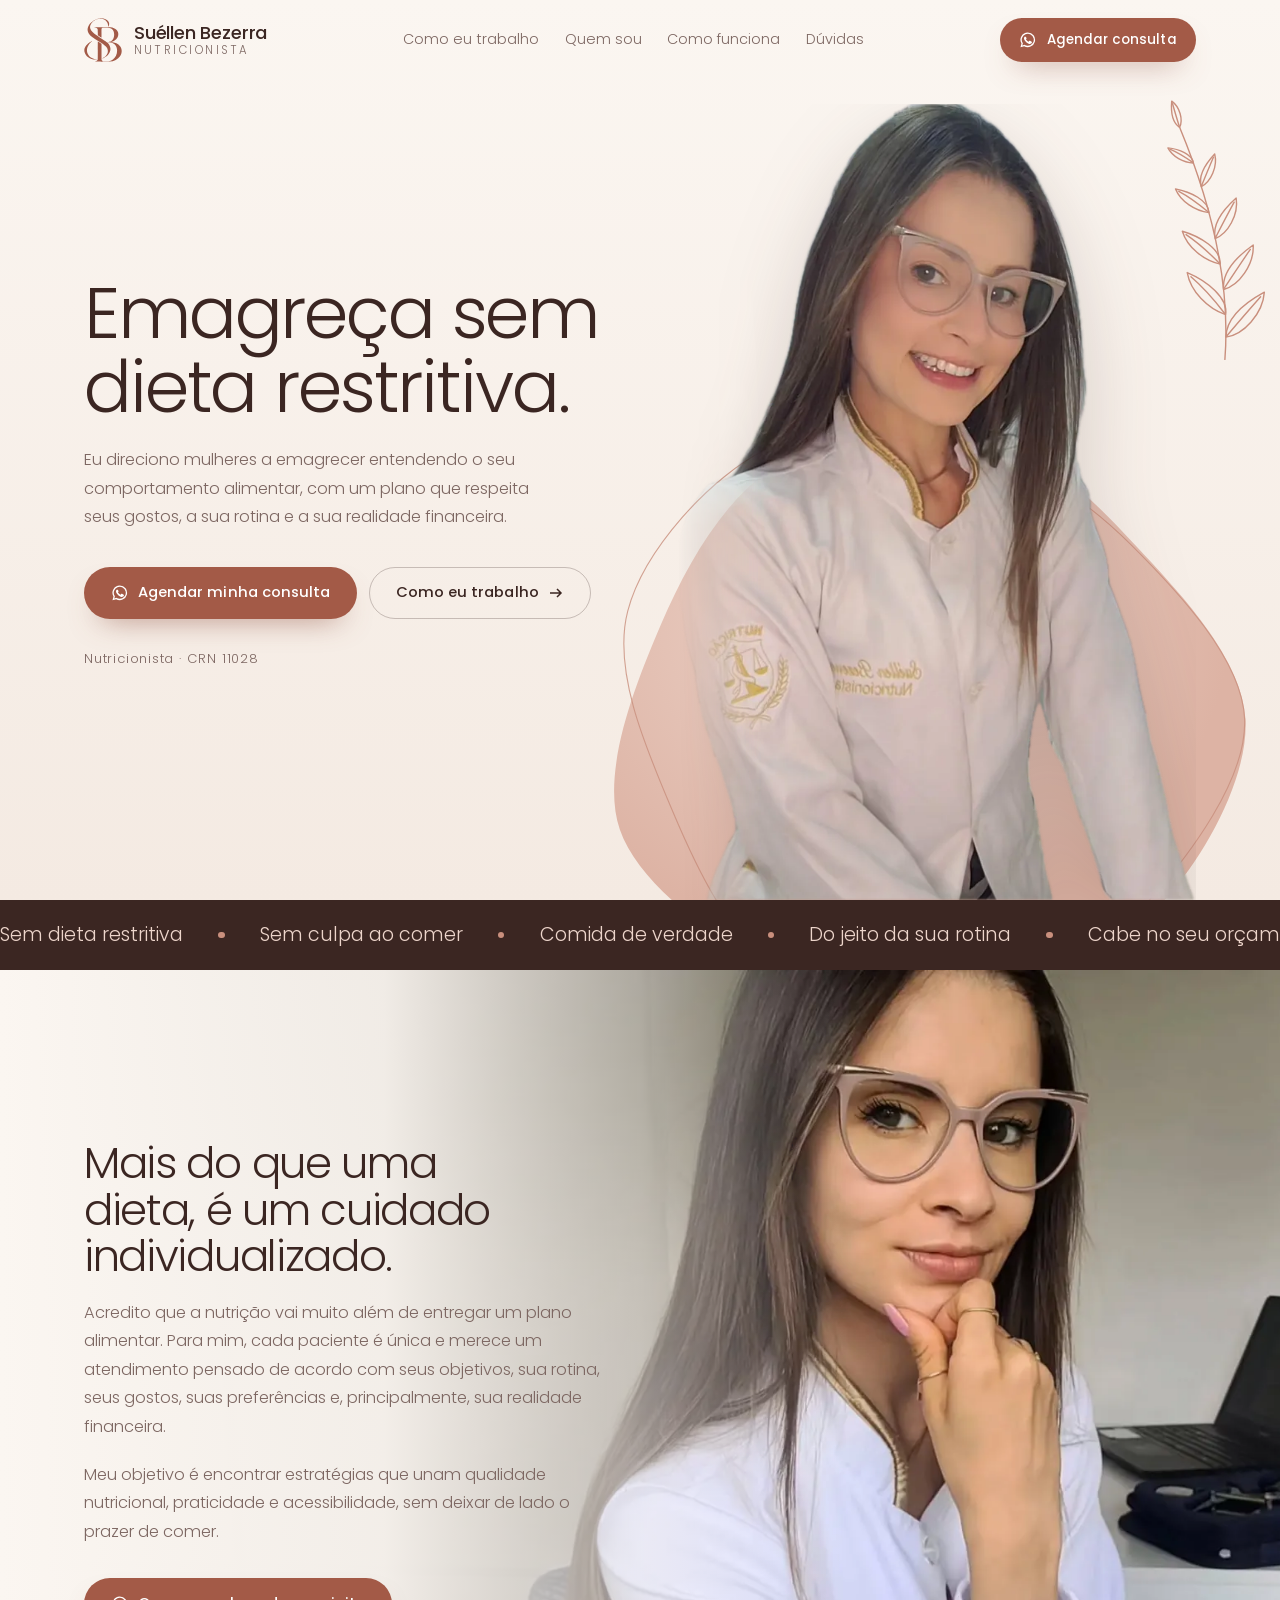
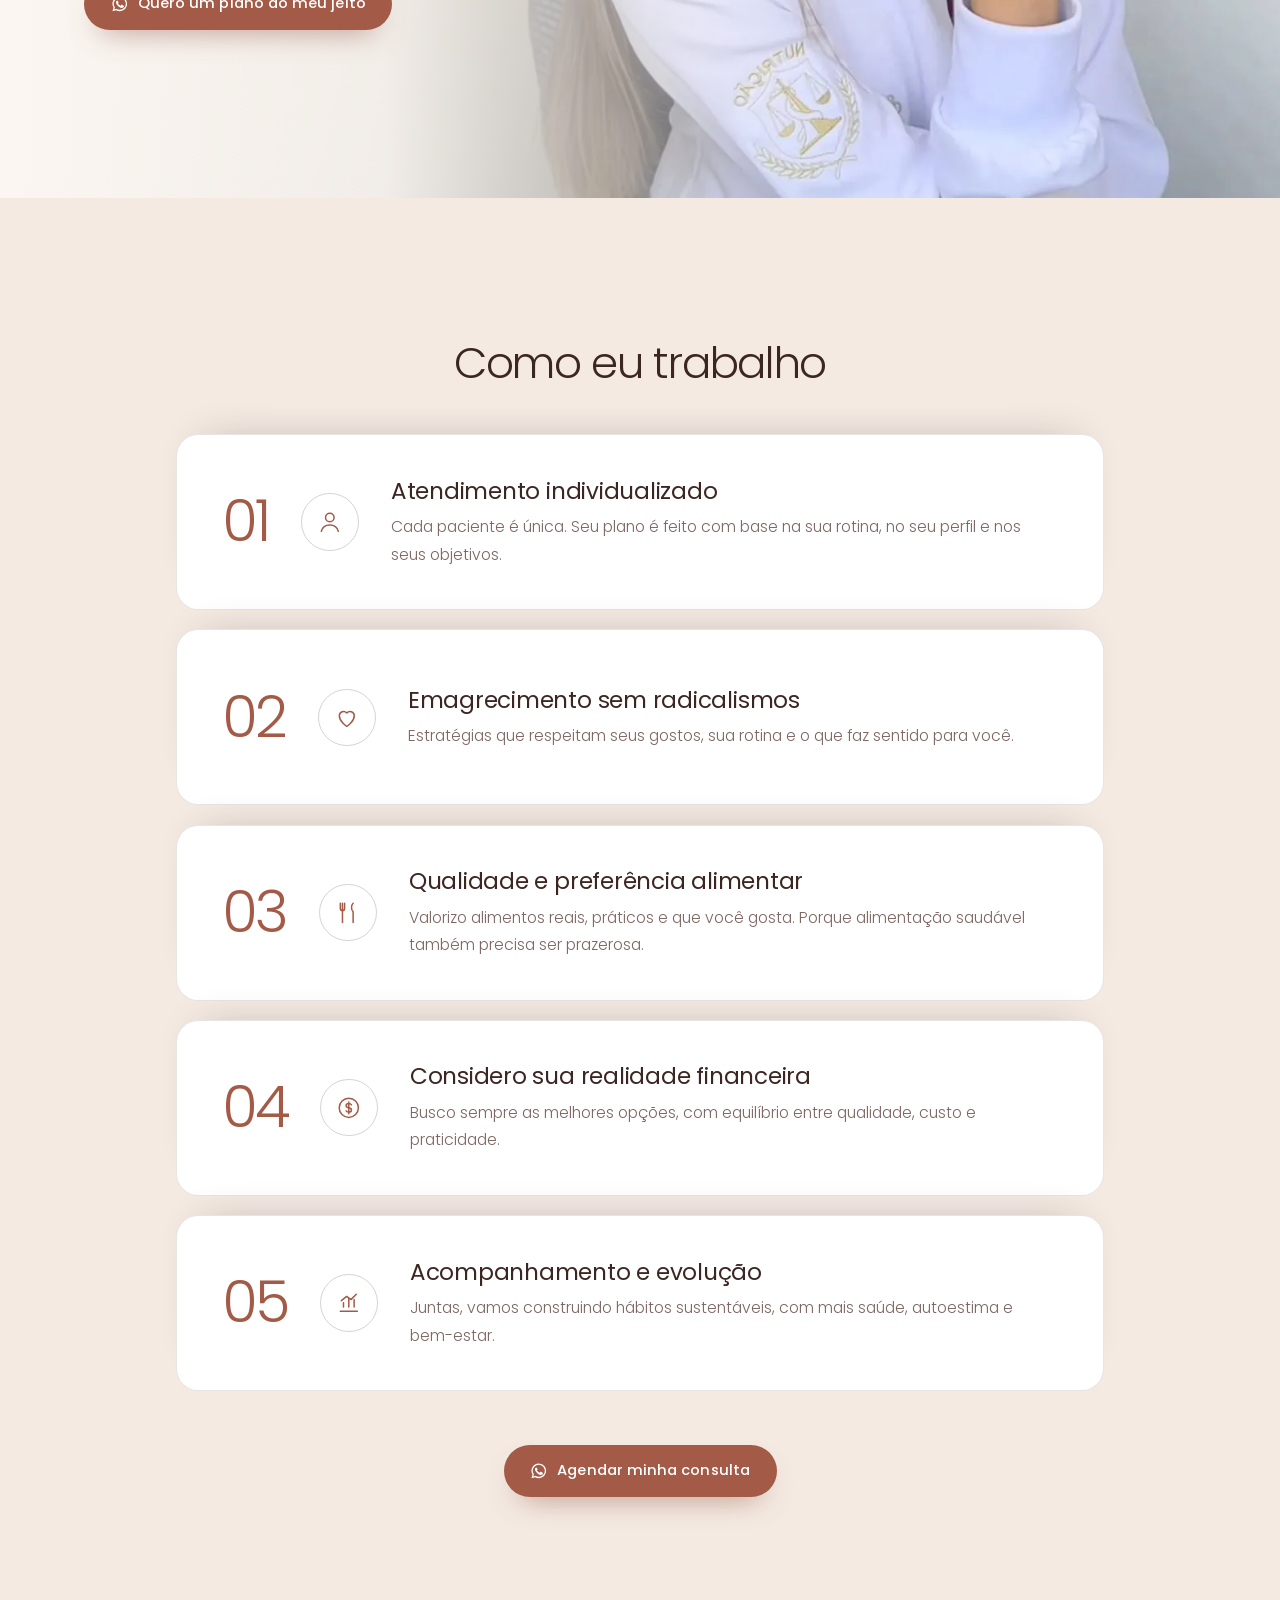
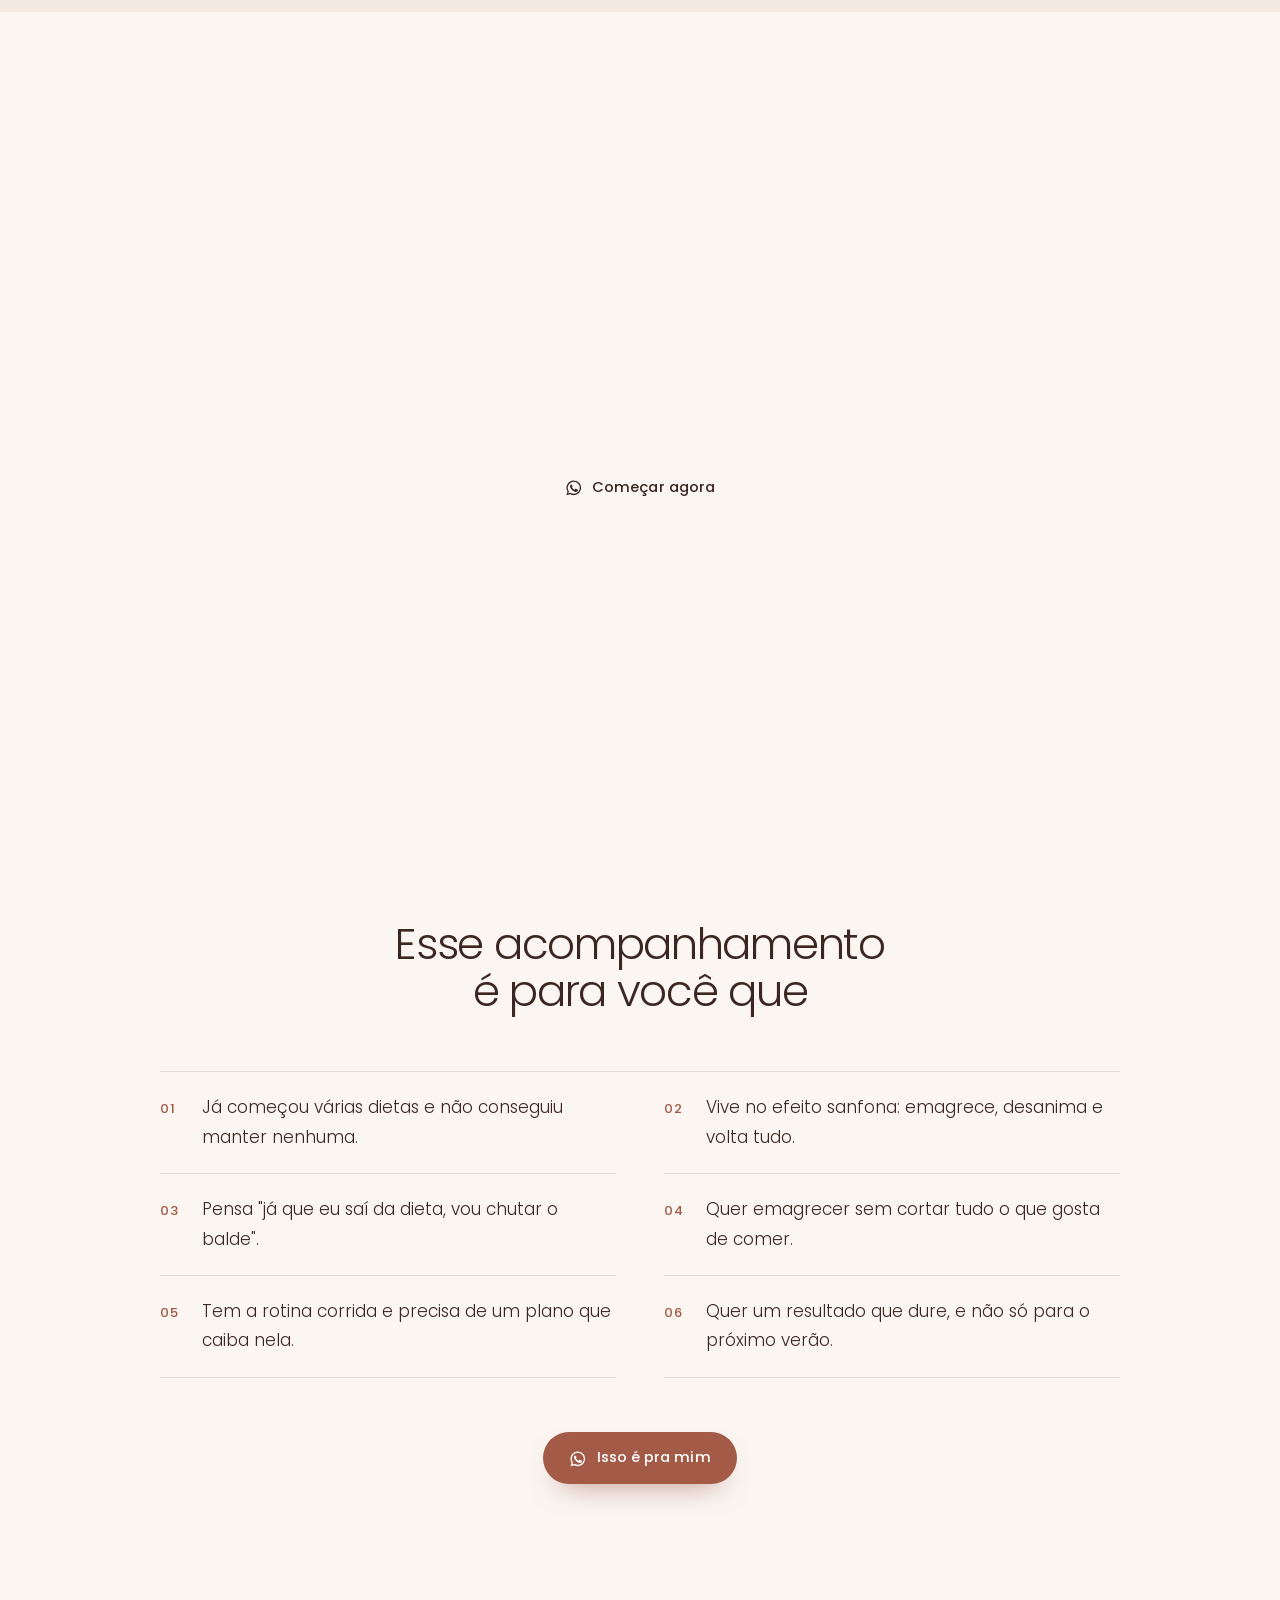
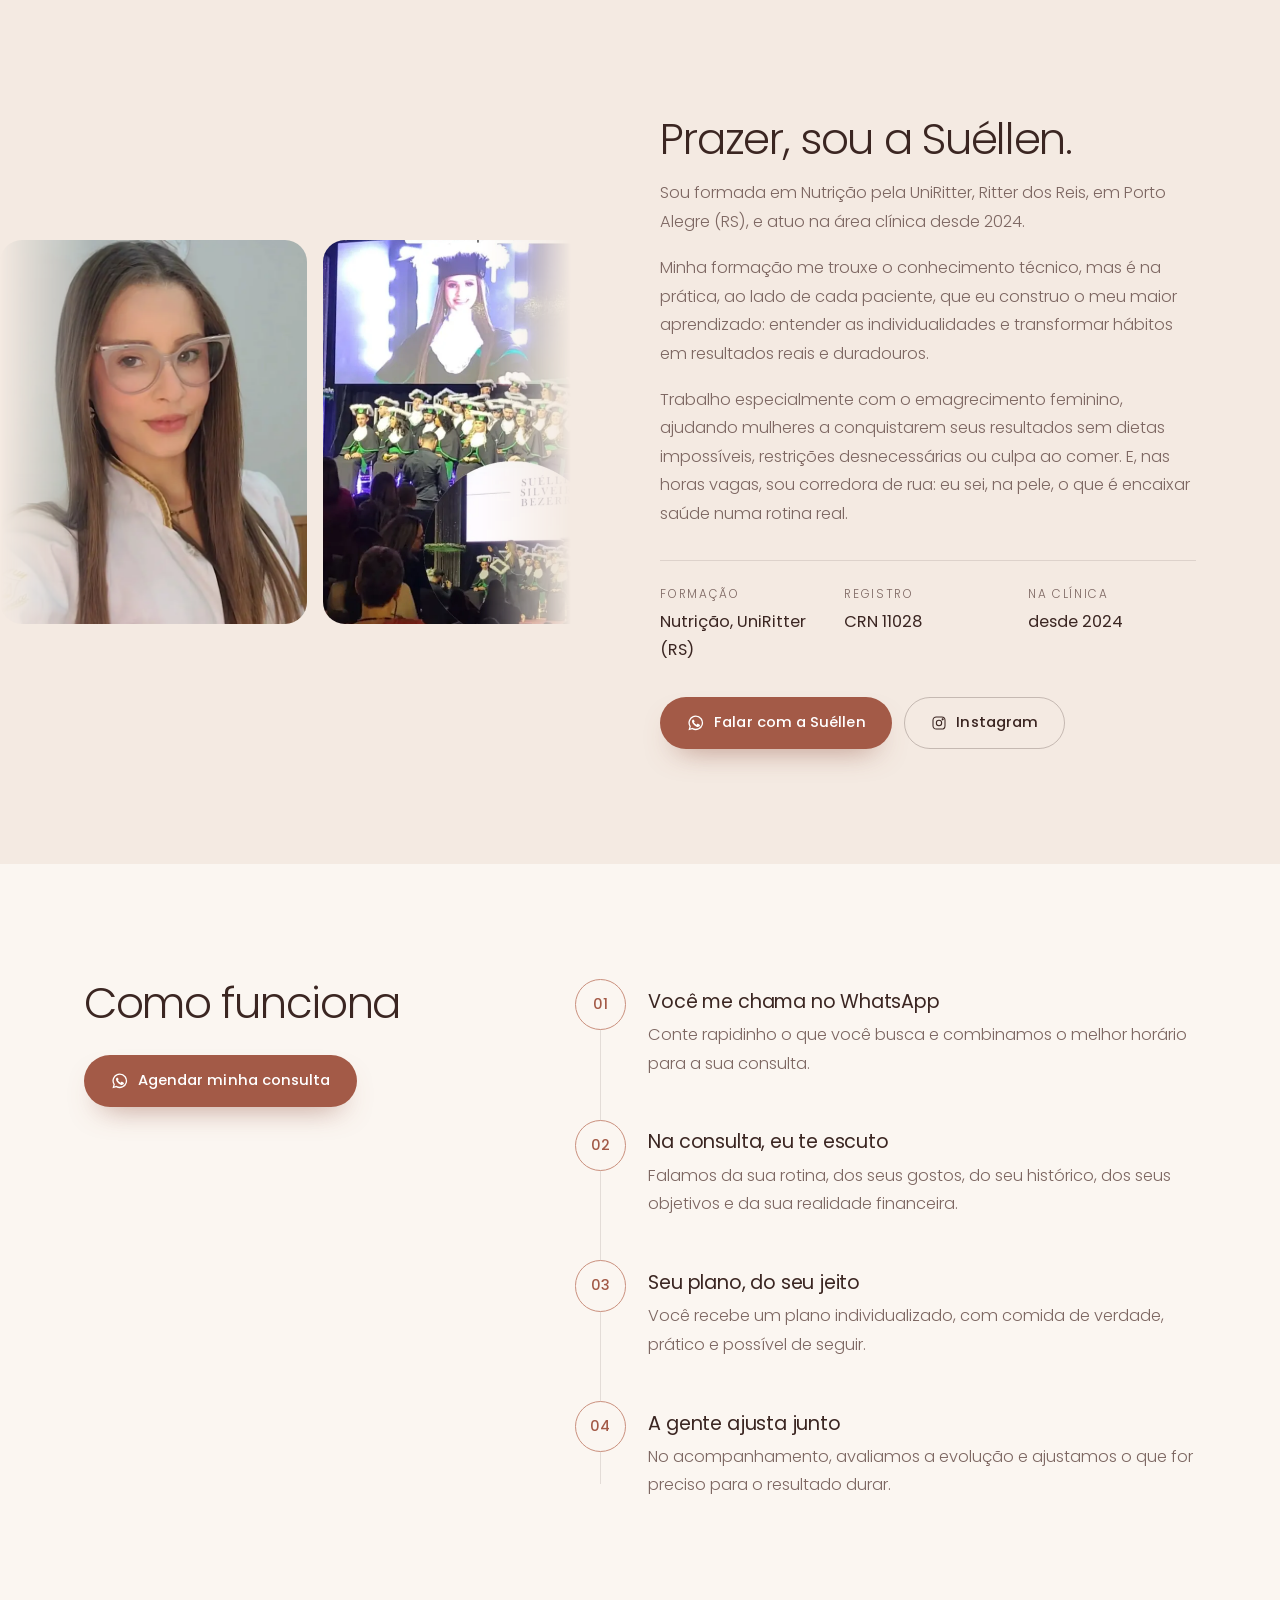
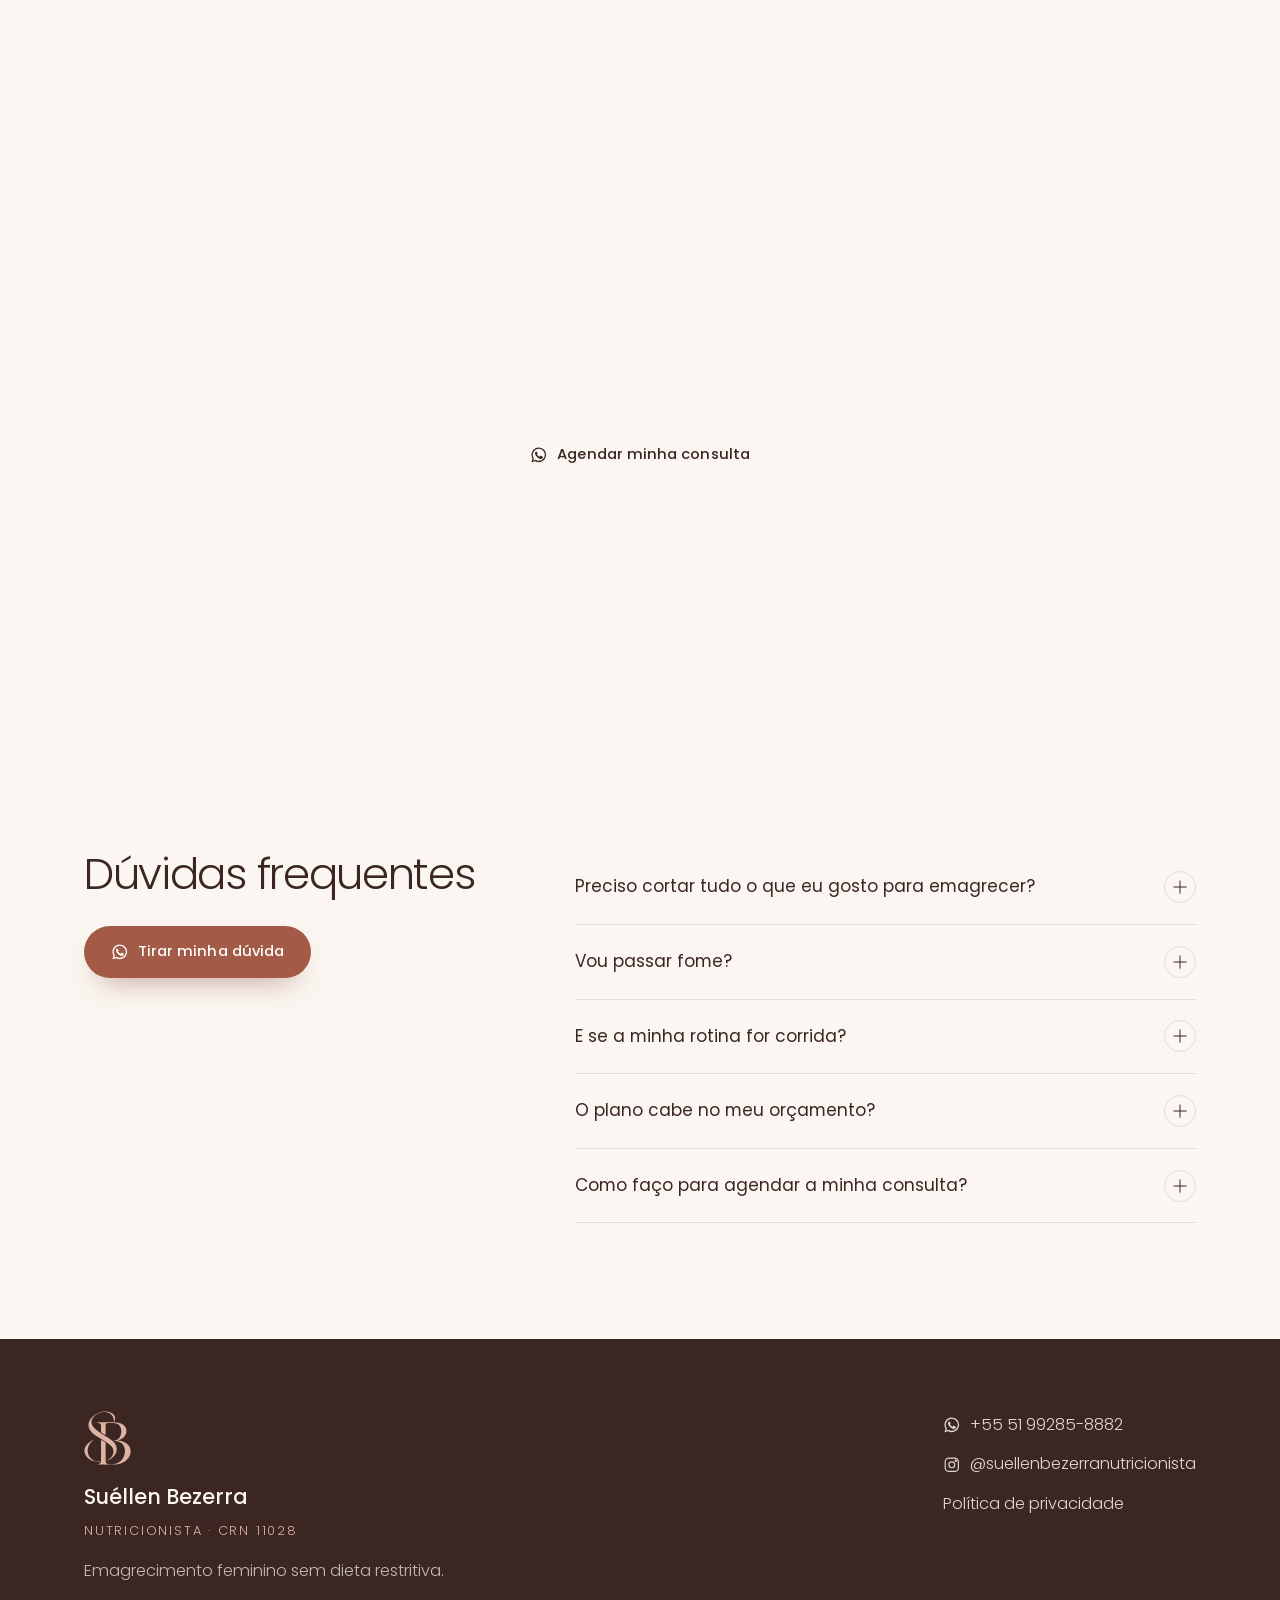
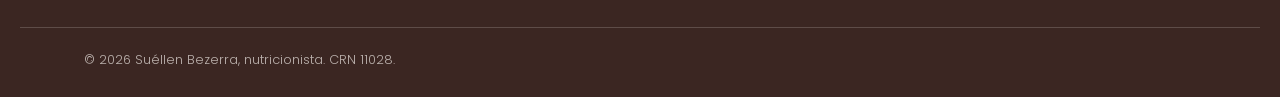
==== commit 6884b269: "feat(hero): organic blob with drifting outline and hand-drawn leaf branch instead of circles; tablet" ====
--- a/index.html
+++ b/index.html
@@ -16,7 +16,7 @@
 <link rel="preload" href="/assets/fonts/poppins-500.woff2" as="font" type="font/woff2" crossorigin>
 <link rel="preload" as="image" imagesrcset="/assets/img/fotos/hero-700.webp 700w, /assets/img/fotos/hero-1100.webp 1100w" imagesizes="(max-width:760px) 100vw, 46vw" fetchpriority="high">
 <script>document.documentElement.classList.add('js')</script>
-<style>@font-face{font-family:"Poppins";src:url(/assets/fonts/poppins-300.woff2) format("woff2");font-weight:300;font-display:swap}@font-face{font-family:"Poppins";src:url(/assets/fonts/poppins-400.woff2) format("woff2");font-weight:400;font-display:swap}@font-face{font-family:"Poppins";src:url(/assets/fonts/poppins-500.woff2) format("woff2");font-weight:500;font-display:swap}@font-face{font-family:"Sans Reserva";src:local("Arial");size-adjust:112.5%}:root{--papel:#FBF6F1;--papel-2:#F4EAE2;--rose:#EDD5CB;--rose-2:#DDB3A4;--rose-3:#C98F7D;--terra:#A35A47;--terra-2:#8C4A39;--cacau:#3B2622;--cacau-2:#2B1B18;--tinta:#3B2622;--muted:#7D6762;--linha:rgba(59,38,34,.12);--linha-c:rgba(251,246,241,.18);--sans:"Poppins","Sans Reserva",Arial,sans-serif;--t-hero:clamp(2.6rem,5.6vw,5.4rem);--t-h2:clamp(1.9rem,3.4vw,3.2rem);--gutter:clamp(1.25rem,5vw,4rem);--maxw:1240px;--sec:clamp(4.5rem,9vw,8rem);--ease:cubic-bezier(.2,.8,.3,1);--r:22px}*,*::before,*::after{box-sizing:border-box}html{-webkit-text-size-adjust:100%;scroll-padding-top:6rem}body{margin:0;background:var(--papel);color:var(--tinta);font:300 1.02rem/1.75 var(--sans);-webkit-font-smoothing:antialiased;overflow-x:clip}img{display:block;max-width:100%;height:auto}a{color:inherit;text-decoration:none}h1,h2,h3,p,ul,ol,dl,dd,figure{margin:0}h1,h2{font-weight:300;line-height:1.08;letter-spacing:-.03em;text-wrap:balance}h3{font-weight:500;font-size:1.08rem;line-height:1.35;letter-spacing:-.01em}.wrap{width:100%;max-width:var(--maxw);margin-inline:auto;padding-inline:var(--gutter)}:focus-visible{outline:2px solid var(--terra);outline-offset:3px;border-radius:6px}::selection{background:var(--rose-2);color:var(--cacau)}.btn{display:inline-flex;align-items:center;justify-content:center;gap:.6rem;min-height:3.25rem;padding:.7rem 1.6rem;border-radius:999px;border:1px solid transparent;font:500 .92rem/1.2 var(--sans);letter-spacing:.005em;cursor:pointer;transition:background-color .35s var(--ease),color .35s var(--ease),border-color .35s var(--ease),transform .35s var(--ease),box-shadow .35s var(--ease)}.btn svg{width:1.1rem;height:1.1rem;flex:none}.btn:active{transform:scale(.98)}.btn--pri{background:var(--terra);color:#fff;box-shadow:0 14px 30px -16px rgba(140,74,57,.7)}.btn--pri:hover{background:var(--terra-2)}.btn--claro{background:var(--papel);color:var(--cacau)}.btn--claro:hover{background:var(--rose)}.btn--linha{border-color:rgba(59,38,34,.25);color:var(--tinta)}.btn--linha:hover{border-color:var(--terra);color:var(--terra)}.btn--linha svg{width:1rem;height:1rem}.ctas{display:flex;flex-wrap:wrap;gap:.75rem}.top{position:fixed;inset:0 0 auto 0;z-index:60;transition:background-color .4s var(--ease),box-shadow .4s var(--ease)}.top.solid{background:rgba(251,246,241,.9);-webkit-backdrop-filter:blur(14px);backdrop-filter:blur(14px);box-shadow:0 1px 0 var(--linha)}.top__in{display:flex;align-items:center;justify-content:space-between;gap:1.5rem;height:5rem}.marca{display:flex;align-items:center;gap:.75rem}.marca__sb{height:2.75rem;width:auto}.marca__txt{display:flex;flex-direction:column;line-height:1.15}.marca b{font-weight:500;font-size:1.12rem;letter-spacing:-.01em}.marca__txt>span{font-size:.72rem;letter-spacing:.22em;text-transform:uppercase;color:var(--muted)}.nav{display:flex;gap:1.6rem;font-size:.9rem;color:var(--muted)}.nav a{transition:color .3s}.nav a:hover{color:var(--terra)}.top .btn{min-height:2.75rem;padding:.5rem 1.15rem;font-size:.84rem}.capa{position:relative;min-height:100svh;display:flex;align-items:center;overflow:hidden;isolation:isolate;background:linear-gradient(180deg,var(--papel) 0%,var(--papel-2) 100%)}.capa__fundo{position:absolute;inset:0;z-index:-2;pointer-events:none}.capa__fundo i{position:absolute;border-radius:50%;background:radial-gradient(circle at 40% 35%,var(--rose) 0%,var(--rose-2) 70%)}.capa__fundo i:first-child{width:min(48vw,44rem);aspect-ratio:1;right:calc(var(--gutter) * .5);bottom:-14%}.capa__fundo i:last-child{width:clamp(5rem,9vw,8rem);aspect-ratio:1;right:44%;top:20%;background:var(--rose);opacity:.7}.capa__foto{position:absolute;right:max(var(--gutter),calc((100vw - var(--maxw)) / 2 + var(--gutter)));bottom:0;z-index:-1}.capa__foto img{height:min(calc(100svh - 6.5rem),54rem);width:auto;max-width:46vw;object-fit:contain;object-position:bottom;filter:drop-shadow(0 30px 40px rgba(59,38,34,.18));-webkit-mask-image:linear-gradient(90deg,transparent 0,#000 16%);mask-image:linear-gradient(90deg,transparent 0,#000 16%)}.capa__in{padding-block:7rem 4rem}.capa__txt{max-width:34rem}.capa h1{font-size:var(--t-hero);line-height:1.02}.capa__txt>p:not(.capa__crn){margin-top:1.4rem;font-size:clamp(1.02rem,1.2vw,1.16rem);color:var(--muted);max-width:30rem}.capa .ctas{margin-top:2.2rem}.capa__crn{margin-top:1.8rem;font-size:.82rem;letter-spacing:.06em;color:var(--muted)}.faixa{overflow:hidden;background:var(--cacau);color:var(--rose);padding-block:1.15rem}.faixa__t{display:flex;width:max-content;animation:corre 38s linear infinite}.faixa__t span{flex:none;margin-right:2.2rem;font-size:clamp(1rem,1.5vw,1.3rem);white-space:nowrap}.faixa__t i{flex:none;margin-right:2.2rem;align-self:center;width:.4rem;height:.4rem;border-radius:50%;background:var(--rose-3)}@keyframes corre{to{transform:translate3d(-50%,0,0)}}.sec{position:relative;padding-block:var(--sec)}.cab{text-align:center;max-width:46rem;margin:0 auto clamp(2.4rem,5vw,3.6rem)}.cab h2{font-size:var(--t-h2)}.fim{display:flex;justify-content:center;margin-top:clamp(2.4rem,5vw,3.4rem)}.cuidado{position:relative;min-height:min(92svh,58rem);display:flex;align-items:center;overflow:hidden;isolation:isolate;padding-block:var(--sec)}.cuidado__bg{position:absolute;inset:0;z-index:-1}.cuidado__bg img{width:100%;height:100%;object-fit:cover;object-position:78% 30%}.cuidado__bg::after{content:"";position:absolute;inset:0;background:linear-gradient(90deg,var(--papel) 0%,rgba(251,246,241,.94) 30%,rgba(251,246,241,.55) 50%,rgba(251,246,241,0) 66%)}.cuidado__txt{max-width:33rem}.cuidado h2{font-size:var(--t-h2)}.cuidado__txt p{margin-top:1.2rem;color:var(--muted)}.cuidado__txt .ctas{margin-top:2rem}.pilares-sec{position:relative;padding-block:var(--sec);background:var(--papel-2)}.pilares-sec .cab{position:sticky;top:4.9rem;z-index:3;margin-bottom:0;padding:1.6rem 0 1.4rem;background:var(--papel-2)}.pilares{position:relative;z-index:1;display:flex;flex-direction:column;gap:1.2rem;max-width:58rem;margin:clamp(1rem,2vw,1.6rem) auto 0}.pilar{position:sticky;top:calc(var(--cab-h,10.6rem) + var(--i) * 1.1rem);display:grid;grid-template-columns:auto auto 1fr;grid-template-areas:"n ic t" "n ic p";column-gap:clamp(1rem,3vw,2rem);row-gap:.4rem;align-items:center;min-height:11rem;padding:clamp(1.6rem,3.5vw,2.4rem) clamp(1.4rem,4vw,2.8rem);border-radius:var(--r);background:#fff;border:1px solid var(--linha);box-shadow:0 -18px 40px -28px rgba(59,38,34,.3)}.pilar__n{grid-area:n;font-size:clamp(2.4rem,5vw,3.6rem);font-weight:300;letter-spacing:-.04em;line-height:1;color:var(--terra)}.pilar__ic{grid-area:ic;display:grid;place-items:center;width:3.6rem;height:3.6rem;border-radius:50%;border:1px solid rgba(59,38,34,.2);color:var(--terra)}.pilar__ic svg{width:1.6rem;height:1.6rem}.pilar h3{grid-area:t;align-self:end;font-size:clamp(1.15rem,1.8vw,1.45rem);font-weight:400}.pilar p{grid-area:p;align-self:start;color:var(--muted);font-size:.98rem}.frase,.final{position:relative;clip-path:inset(0);color:var(--papel);isolation:isolate}.frase__bg,.final__bg{position:fixed;inset:4.9rem 0 0 0;z-index:-1}.frase__bg img,.final__bg img{width:100%;height:100%;object-fit:cover;object-position:65% 0%}.frase__bg img{object-position:50% 22%}.frase__bg::after,.final__bg::after{content:"";position:absolute;inset:0;background:radial-gradient(75% 85% at 50% 55%,rgba(43,27,24,.82),rgba(43,27,24,.55))}.frase{min-height:88svh;display:flex;align-items:center;text-align:center}.frase__txt{max-width:50rem;margin-inline:auto;padding-block:var(--sec)}.frase__grande{font-size:clamp(1.45rem,2.3vw,2.15rem);font-weight:300;line-height:1.4;letter-spacing:-.015em;text-wrap:balance}.frase .ctas{margin-top:2.2rem;justify-content:center}.final{min-height:80svh;display:flex;align-items:center;text-align:center}.final__bg::after{background:radial-gradient(80% 80% at 50% 50%,rgba(43,27,24,.7),rgba(43,27,24,.92))}.final__txt{max-width:40rem;margin-inline:auto;padding-block:var(--sec)}.final h2{font-size:var(--t-h2)}.final p{margin:1.2rem auto 0;color:rgba(251,246,241,.82)}.final .ctas{justify-content:center;margin-top:2.2rem}.quem__lista{display:grid;grid-template-columns:repeat(2,1fr);column-gap:clamp(1.5rem,4vw,3rem);margin:0 auto;padding:0;list-style:none;max-width:60rem;border-top:1px solid var(--linha)}.quem__lista li{display:grid;grid-template-columns:2.6rem 1fr;align-items:baseline;padding:1.3rem 0;border-bottom:1px solid var(--linha);font-size:1.06rem}.quem__lista span{font-size:.82rem;font-weight:500;letter-spacing:.1em;color:var(--terra)}.sobre{background:var(--papel-2)}.sobre__in{display:grid;grid-template-columns:1fr 1.1fr;gap:clamp(2rem,7vw,6rem);align-items:center}.galeria{position:relative;min-width:0;overflow:hidden;padding-block:.5rem;-webkit-mask-image:linear-gradient(90deg,transparent 0,#000 16%,#000 84%,transparent 100%);mask-image:linear-gradient(90deg,transparent 0,#000 16%,#000 84%,transparent 100%)}.galeria__trilho{display:flex;width:max-content;animation:galeria 64s linear infinite}.galeria figure{flex:none;width:clamp(14rem,24vw,23rem);aspect-ratio:4/5;margin:0 1rem 0 0;border-radius:var(--r);overflow:hidden;background:var(--rose)}@media (min-width:861px){.galeria{margin-left:calc(-1 * (max(0px,(100vw - var(--maxw)) / 2) + var(--gutter)))}}.galeria img{width:100%;height:100%;object-fit:cover}.galeria:hover .galeria__trilho{animation-play-state:paused}.js .galeria:not(.roda) .galeria__trilho{animation-play-state:paused}@keyframes galeria{to{transform:translate3d(-50%,0,0)}}.sobre h2{font-size:var(--t-h2)}.sobre__txt p{margin-top:1.1rem;color:var(--muted)}.sobre__dados{display:grid;grid-template-columns:repeat(3,1fr);gap:1rem;margin-top:2rem;padding-top:1.4rem;border-top:1px solid var(--linha)}.sobre__dados dt{font-size:.74rem;letter-spacing:.14em;text-transform:uppercase;color:var(--muted)}.sobre__dados dd{margin-top:.2rem;font-weight:400}.sobre .ctas{margin-top:2rem}.passos-in{display:grid;grid-template-columns:.8fr 1.2fr;gap:clamp(2rem,6vw,5rem);align-items:start}.passos-cab{position:sticky;top:7rem;display:flex;flex-direction:column;align-items:flex-start;gap:1.8rem}.passos-cab h2{font-size:var(--t-h2)}.passos{position:relative;margin:0;padding:0;list-style:none}.passos::before{content:"";position:absolute;left:1.6rem;top:1rem;bottom:1rem;width:1px;background:var(--linha)}.passo{position:relative;display:grid;grid-template-columns:3.2rem 1fr;gap:1.4rem;padding-bottom:2.6rem}.passo:last-child{padding-bottom:0}.passo b{position:relative;display:grid;place-items:center;width:3.2rem;height:3.2rem;border-radius:50%;background:var(--papel);border:1px solid var(--rose-3);color:var(--terra);font-weight:500;font-size:.9rem}.passo h3{font-size:1.2rem;font-weight:400;padding-top:.6rem}.passo p{margin-top:.4rem;color:var(--muted)}.faq-sec{background:var(--papel)}.faq{display:grid;grid-template-columns:.8fr 1.2fr;gap:clamp(2rem,6vw,5rem);align-items:start}.faq__cab{position:sticky;top:7rem;display:flex;flex-direction:column;align-items:flex-start;gap:1.8rem}.faq__cab h2{font-size:var(--t-h2)}.faq__item{border-bottom:1px solid var(--linha)}.faq__item summary{display:flex;justify-content:space-between;align-items:center;gap:1rem;padding:1.3rem 0;cursor:pointer;list-style:none;font-size:1.06rem;font-weight:400}.faq__item summary::-webkit-details-marker{display:none}.faq__item summary i{position:relative;flex:none;width:2rem;height:2rem;border-radius:50%;border:1px solid var(--linha);transition:transform .4s var(--ease),background-color .3s}.faq__item summary i::before,.faq__item summary i::after{content:"";position:absolute;left:50%;top:50%;width:.8rem;height:1px;background:currentColor;transform:translate(-50%,-50%)}.faq__item summary i::after{transform:translate(-50%,-50%) rotate(90deg)}.faq__item[open] summary i{transform:rotate(45deg);background:var(--rose)}.faq__item p{padding:0 3rem 1.4rem 0;color:var(--muted)}.rod{background:var(--cacau);color:var(--papel);padding-block:clamp(3rem,6vw,4.5rem) 1.6rem}.rod__in{display:flex;justify-content:space-between;gap:2rem;flex-wrap:wrap}.rod__sb{height:3.4rem;width:auto;margin-bottom:.9rem}.rod__marca b{display:block;font-weight:500;font-size:1.3rem}.rod__marca span{font-size:.8rem;letter-spacing:.14em;text-transform:uppercase;color:var(--rose-2)}.rod__marca p{margin-top:.8rem;color:rgba(251,246,241,.7)}.rod__col{display:flex;flex-direction:column;gap:.7rem}.rod__col a{display:inline-flex;align-items:center;gap:.6rem;color:rgba(251,246,241,.85);transition:color .3s}.rod__col a:hover{color:var(--rose)}.rod__col svg{width:1.1rem;height:1.1rem}.rod__fim{margin-top:2.6rem;padding-top:1.3rem;border-top:1px solid var(--linha-c);font-size:.8rem;color:rgba(251,246,241,.68)}.zap{position:fixed;right:1.1rem;bottom:1.1rem;z-index:50;display:inline-flex;align-items:center;gap:.6rem;padding:.75rem 1.2rem .75rem .9rem;border-radius:999px;background:#1FAF5A;color:#fff;font-weight:500;font-size:.86rem;box-shadow:0 16px 34px -14px rgba(0,0,0,.45);transition:transform .35s var(--ease)}.zap svg{width:1.5rem;height:1.5rem}.zap:hover{transform:translateY(-2px)}.js .zap{opacity:0;transform:translateY(12px);pointer-events:none;transition:opacity .4s var(--ease),transform .4s var(--ease)}.js .zap.ver{opacity:1;transform:none;pointer-events:auto}.texto-pag{padding-top:8rem}.texto{max-width:46rem}.texto h1{font-size:var(--t-h2)}.texto h2{font-size:1.4rem;margin:2.2rem 0 .6rem}.texto p{color:var(--muted)}.obrigado{min-height:100svh;display:grid;place-items:center;text-align:center;padding:2rem}.obrigado__sb{height:4.4rem;width:auto;margin:0 auto 1rem}.obrigado__nome{font-weight:500;letter-spacing:.2em;text-transform:uppercase;font-size:.8rem;color:var(--muted)}.obrigado h1{margin-top:1rem;font-size:clamp(1.8rem,4vw,2.8rem)}.obrigado p{margin-top:.8rem;color:var(--muted)}.gira{width:2.6rem;height:2.6rem;margin:2rem auto;border-radius:50%;border:1.5px solid var(--linha);border-top-color:var(--terra);animation:gira 1s linear infinite}@keyframes gira{to{transform:rotate(360deg)}}.obrigado .ctas{justify-content:center}.js .rv{opacity:0;transform:translate3d(0,26px,0);transition:opacity .9s var(--ease),transform 1.1s var(--ease)}.js .rv.in{opacity:1;transform:none}.js .rv[data-d="1"]{transition-delay:.08s}.js .rv[data-d="2"]{transition-delay:.16s}@media (max-width:1000px){.nav{display:none}}@media (max-width:860px){.cuidado__in,.sobre__in,.passos-in,.faq{grid-template-columns:1fr}.passos-cab,.faq__cab{position:relative;top:0;align-items:center;text-align:center}.quem__lista{grid-template-columns:1fr}}@media (max-width:760px){.top__in{height:4.4rem}.top .btn{display:none}.marca b{font-size:1.02rem}.marca__sb{height:2.35rem}.rod__sb{margin-inline:auto}.capa{flex-direction:column;align-items:stretch;min-height:0;background:var(--papel)}.capa__fundo i:first-child{width:min(104vw,50svh);left:50%;right:auto;bottom:auto;top:5.2rem;transform:translateX(-50%)}.capa__fundo i:last-child{display:none}.capa__foto{position:relative;right:auto;bottom:auto;width:100%;margin:4.4rem auto 0;display:flex;justify-content:center}.capa__foto img{height:min(54svh,118vw);max-width:100%}.capa__foto::after{content:"";position:absolute;inset:auto 0 0 0;height:32%;background:linear-gradient(0deg,var(--papel) 8%,rgba(251,246,241,0))}.capa__in{padding-block:0 3rem;margin-top:-4.5rem;position:relative;text-align:center}.capa__txt{margin-inline:auto}.capa__txt>p:not(.capa__crn){margin-inline:auto}.ctas{justify-content:center}.cuidado__txt,.sobre__txt,.frase__txt,.cab{text-align:center}.pilar{grid-template-columns:auto 1fr;grid-template-areas:"ic n" "t t" "p p";top:calc(var(--cab-h,9rem) + var(--i) * .8rem);min-height:0;text-align:left}.pilar__n{justify-self:end;font-size:2.4rem}.pilar h3{margin-top:.6rem}.frase__bg,.final__bg{position:absolute;inset:0}.cuidado{flex-direction:column;align-items:stretch;min-height:0;padding-block:0 var(--sec)}.cuidado__bg{position:relative;inset:auto;height:min(118vw,32rem)}.cuidado__bg img{object-position:50% 20%}.cuidado__bg::after{background:linear-gradient(0deg,var(--papel) 0%,rgba(251,246,241,0) 40%)}.cuidado__txt{max-width:none;margin-top:-2rem}.pilares-sec .cab{top:4.3rem;padding:1.2rem 0 1rem}.frase,.final{clip-path:none;overflow:hidden}.frase__bg img{object-position:50% 0}.final__bg img{object-position:50% 12%}.capa__foto img{-webkit-mask-image:none;mask-image:none}.frase__bg::after{background:linear-gradient(0deg,rgba(43,27,24,.95) 0%,rgba(43,27,24,.75) 60%,rgba(43,27,24,.55) 100%)}.galeria{margin-inline:calc(var(--gutter) * -1)}.galeria figure{width:62vw;max-width:20rem;margin-right:.8rem}.sobre__dados{grid-template-columns:1fr 1fr 1fr;text-align:center}.faq__item p{padding-right:0}.rod__in{flex-direction:column;text-align:center;align-items:center}.rod__fim{text-align:center}.zap span{display:none}.zap{padding:.85rem}}@media (max-width:760px) and (max-height:720px){.capa__foto img{height:46svh}.capa__fundo i:first-child{width:44svh}.capa__txt>p:not(.capa__crn){margin-top:1rem}.capa .ctas{margin-top:1.4rem}}@media (prefers-reduced-motion:reduce){*,*::before,*::after{animation-duration:.01ms!important;animation-iteration-count:1!important;transition-duration:.01ms!important}.js .rv{opacity:1;transform:none}.galeria{overflow-x:auto;scroll-snap-type:x mandatory}.galeria figure{scroll-snap-align:center}}</style>
+<style>@font-face{font-family:"Poppins";src:url(/assets/fonts/poppins-300.woff2) format("woff2");font-weight:300;font-display:swap}@font-face{font-family:"Poppins";src:url(/assets/fonts/poppins-400.woff2) format("woff2");font-weight:400;font-display:swap}@font-face{font-family:"Poppins";src:url(/assets/fonts/poppins-500.woff2) format("woff2");font-weight:500;font-display:swap}@font-face{font-family:"Sans Reserva";src:local("Arial");size-adjust:112.5%}:root{--papel:#FBF6F1;--papel-2:#F4EAE2;--rose:#EDD5CB;--rose-2:#DDB3A4;--rose-3:#C98F7D;--terra:#A35A47;--terra-2:#8C4A39;--cacau:#3B2622;--cacau-2:#2B1B18;--tinta:#3B2622;--muted:#7D6762;--linha:rgba(59,38,34,.12);--linha-c:rgba(251,246,241,.18);--sans:"Poppins","Sans Reserva",Arial,sans-serif;--t-hero:clamp(2.6rem,5.6vw,5.4rem);--t-h2:clamp(1.9rem,3.4vw,3.2rem);--gutter:clamp(1.25rem,5vw,4rem);--maxw:1240px;--sec:clamp(4.5rem,9vw,8rem);--ease:cubic-bezier(.2,.8,.3,1);--r:22px}*,*::before,*::after{box-sizing:border-box}html{-webkit-text-size-adjust:100%;scroll-padding-top:6rem}body{margin:0;background:var(--papel);color:var(--tinta);font:300 1.02rem/1.75 var(--sans);-webkit-font-smoothing:antialiased;overflow-x:clip}img{display:block;max-width:100%;height:auto}a{color:inherit;text-decoration:none}h1,h2,h3,p,ul,ol,dl,dd,figure{margin:0}h1,h2{font-weight:300;line-height:1.08;letter-spacing:-.03em;text-wrap:balance}h3{font-weight:500;font-size:1.08rem;line-height:1.35;letter-spacing:-.01em}.wrap{width:100%;max-width:var(--maxw);margin-inline:auto;padding-inline:var(--gutter)}:focus-visible{outline:2px solid var(--terra);outline-offset:3px;border-radius:6px}::selection{background:var(--rose-2);color:var(--cacau)}.btn{display:inline-flex;align-items:center;justify-content:center;gap:.6rem;min-height:3.25rem;padding:.7rem 1.6rem;border-radius:999px;border:1px solid transparent;font:500 .92rem/1.2 var(--sans);letter-spacing:.005em;cursor:pointer;transition:background-color .35s var(--ease),color .35s var(--ease),border-color .35s var(--ease),transform .35s var(--ease),box-shadow .35s var(--ease)}.btn svg{width:1.1rem;height:1.1rem;flex:none}.btn:active{transform:scale(.98)}.btn--pri{background:var(--terra);color:#fff;box-shadow:0 14px 30px -16px rgba(140,74,57,.7)}.btn--pri:hover{background:var(--terra-2)}.btn--claro{background:var(--papel);color:var(--cacau)}.btn--claro:hover{background:var(--rose)}.btn--linha{border-color:rgba(59,38,34,.25);color:var(--tinta)}.btn--linha:hover{border-color:var(--terra);color:var(--terra)}.btn--linha svg{width:1rem;height:1rem}.ctas{display:flex;flex-wrap:wrap;gap:.75rem}.top{position:fixed;inset:0 0 auto 0;z-index:60;transition:background-color .4s var(--ease),box-shadow .4s var(--ease)}.top.solid{background:rgba(251,246,241,.9);-webkit-backdrop-filter:blur(14px);backdrop-filter:blur(14px);box-shadow:0 1px 0 var(--linha)}.top__in{display:flex;align-items:center;justify-content:space-between;gap:1.5rem;height:5rem}.marca{display:flex;align-items:center;gap:.75rem}.marca__sb{height:2.75rem;width:auto}.marca__txt{display:flex;flex-direction:column;line-height:1.15}.marca b{font-weight:500;font-size:1.12rem;letter-spacing:-.01em}.marca__txt>span{font-size:.72rem;letter-spacing:.22em;text-transform:uppercase;color:var(--muted)}.nav{display:flex;gap:1.6rem;font-size:.9rem;color:var(--muted)}.nav a{transition:color .3s}.nav a:hover{color:var(--terra)}.top .btn{min-height:2.75rem;padding:.5rem 1.15rem;font-size:.84rem}.capa{position:relative;min-height:100svh;display:flex;align-items:center;overflow:hidden;isolation:isolate;background:linear-gradient(180deg,var(--papel) 0%,var(--papel-2) 100%)}.capa__fundo{position:absolute;inset:0;z-index:-2;pointer-events:none;--borda:max(var(--gutter),calc((100vw - var(--maxw)) / 2 + var(--gutter)))}.capa__blob,.capa__linha{position:absolute;width:min(55vw,50rem);aspect-ratio:1;right:max(0px,calc(var(--borda) - 5rem));bottom:-19%;overflow:visible}.capa__blob{animation:gira-blob 90s linear infinite}.capa__linha{fill:none;stroke:var(--rose-3);stroke-width:1.1;opacity:.8;animation:gira-blob 120s linear infinite reverse}.capa__linha path,.capa__ramo path{vector-effect:non-scaling-stroke}@keyframes gira-blob{to{transform:rotate(360deg)}}.capa__ramo{position:absolute;top:6.2rem;right:max(.6rem,calc(var(--borda) - 8.5rem));width:clamp(7.5rem,11.5vw,12rem);height:auto;overflow:visible;fill:none;stroke:var(--rose-3);stroke-width:1.4;stroke-linecap:round;stroke-linejoin:round;transform-origin:62% 100%;animation:balanca 9s ease-in-out infinite alternate}.capa__ramo path{stroke-dasharray:1;stroke-dashoffset:1;animation:desenha 1.8s var(--ease) var(--d,0s) forwards}@keyframes desenha{to{stroke-dashoffset:0}}@keyframes balanca{from{transform:rotate(-2.5deg)}to{transform:rotate(2deg)}}.capa__foto{position:absolute;right:max(var(--gutter),calc((100vw - var(--maxw)) / 2 + var(--gutter)));bottom:0;z-index:-1}.capa__foto img{height:min(calc(100svh - 6.5rem),54rem);width:auto;max-width:46vw;object-fit:contain;object-position:bottom;filter:drop-shadow(0 30px 40px rgba(59,38,34,.18));-webkit-mask-image:linear-gradient(90deg,transparent 0,#000 16%);mask-image:linear-gradient(90deg,transparent 0,#000 16%)}.capa__in{padding-block:7rem 4rem}.capa__txt{max-width:34rem}.capa h1{font-size:var(--t-hero);line-height:1.02}.capa__txt>p:not(.capa__crn){margin-top:1.4rem;font-size:clamp(1.02rem,1.2vw,1.16rem);color:var(--muted);max-width:30rem}.capa .ctas{margin-top:2.2rem}.capa__crn{margin-top:1.8rem;font-size:.82rem;letter-spacing:.06em;color:var(--muted)}.faixa{overflow:hidden;background:var(--cacau);color:var(--rose);padding-block:1.15rem}.faixa__t{display:flex;width:max-content;animation:corre 38s linear infinite}.faixa__t span{flex:none;margin-right:2.2rem;font-size:clamp(1rem,1.5vw,1.3rem);white-space:nowrap}.faixa__t i{flex:none;margin-right:2.2rem;align-self:center;width:.4rem;height:.4rem;border-radius:50%;background:var(--rose-3)}@keyframes corre{to{transform:translate3d(-50%,0,0)}}.sec{position:relative;padding-block:var(--sec)}.cab{text-align:center;max-width:46rem;margin:0 auto clamp(2.4rem,5vw,3.6rem)}.cab h2{font-size:var(--t-h2)}.fim{display:flex;justify-content:center;margin-top:clamp(2.4rem,5vw,3.4rem)}.cuidado{position:relative;min-height:min(92svh,58rem);display:flex;align-items:center;overflow:hidden;isolation:isolate;padding-block:var(--sec)}.cuidado__bg{position:absolute;inset:0;z-index:-1}.cuidado__bg img{width:100%;height:100%;object-fit:cover;object-position:78% 30%}.cuidado__bg::after{content:"";position:absolute;inset:0;background:linear-gradient(90deg,var(--papel) 0%,rgba(251,246,241,.94) 30%,rgba(251,246,241,.55) 50%,rgba(251,246,241,0) 66%)}.cuidado__txt{max-width:33rem}.cuidado h2{font-size:var(--t-h2)}.cuidado__txt p{margin-top:1.2rem;color:var(--muted)}.cuidado__txt .ctas{margin-top:2rem}.pilares-sec{position:relative;padding-block:var(--sec);background:var(--papel-2)}.pilares-sec .cab{position:sticky;top:4.9rem;z-index:3;margin-bottom:0;padding:1.6rem 0 1.4rem;background:var(--papel-2)}.pilares{position:relative;z-index:1;display:flex;flex-direction:column;gap:1.2rem;max-width:58rem;margin:clamp(1rem,2vw,1.6rem) auto 0}.pilar{position:sticky;top:calc(var(--cab-h,10.6rem) + var(--i) * 1.1rem);display:grid;grid-template-columns:auto auto 1fr;grid-template-areas:"n ic t" "n ic p";column-gap:clamp(1rem,3vw,2rem);row-gap:.4rem;align-items:center;min-height:11rem;padding:clamp(1.6rem,3.5vw,2.4rem) clamp(1.4rem,4vw,2.8rem);border-radius:var(--r);background:#fff;border:1px solid var(--linha);box-shadow:0 -18px 40px -28px rgba(59,38,34,.3)}.pilar__n{grid-area:n;font-size:clamp(2.4rem,5vw,3.6rem);font-weight:300;letter-spacing:-.04em;line-height:1;color:var(--terra)}.pilar__ic{grid-area:ic;display:grid;place-items:center;width:3.6rem;height:3.6rem;border-radius:50%;border:1px solid rgba(59,38,34,.2);color:var(--terra)}.pilar__ic svg{width:1.6rem;height:1.6rem}.pilar h3{grid-area:t;align-self:end;font-size:clamp(1.15rem,1.8vw,1.45rem);font-weight:400}.pilar p{grid-area:p;align-self:start;color:var(--muted);font-size:.98rem}.frase,.final{position:relative;clip-path:inset(0);color:var(--papel);isolation:isolate}.frase__bg,.final__bg{position:fixed;inset:4.9rem 0 0 0;z-index:-1}.frase__bg img,.final__bg img{width:100%;height:100%;object-fit:cover;object-position:65% 0%}.frase__bg img{object-position:50% 22%}.frase__bg::after,.final__bg::after{content:"";position:absolute;inset:0;background:radial-gradient(75% 85% at 50% 55%,rgba(43,27,24,.82),rgba(43,27,24,.55))}.frase{min-height:88svh;display:flex;align-items:center;text-align:center}.frase__txt{max-width:50rem;margin-inline:auto;padding-block:var(--sec)}.frase__grande{font-size:clamp(1.45rem,2.3vw,2.15rem);font-weight:300;line-height:1.4;letter-spacing:-.015em;text-wrap:balance}.frase .ctas{margin-top:2.2rem;justify-content:center}.final{min-height:80svh;display:flex;align-items:center;text-align:center}.final__bg::after{background:radial-gradient(80% 80% at 50% 50%,rgba(43,27,24,.7),rgba(43,27,24,.92))}.final__txt{max-width:40rem;margin-inline:auto;padding-block:var(--sec)}.final h2{font-size:var(--t-h2)}.final p{margin:1.2rem auto 0;color:rgba(251,246,241,.82)}.final .ctas{justify-content:center;margin-top:2.2rem}.quem__lista{display:grid;grid-template-columns:repeat(2,1fr);column-gap:clamp(1.5rem,4vw,3rem);margin:0 auto;padding:0;list-style:none;max-width:60rem;border-top:1px solid var(--linha)}.quem__lista li{display:grid;grid-template-columns:2.6rem 1fr;align-items:baseline;padding:1.3rem 0;border-bottom:1px solid var(--linha);font-size:1.06rem}.quem__lista span{font-size:.82rem;font-weight:500;letter-spacing:.1em;color:var(--terra)}.sobre{background:var(--papel-2)}.sobre__in{display:grid;grid-template-columns:1fr 1.1fr;gap:clamp(2rem,7vw,6rem);align-items:center}.galeria{position:relative;min-width:0;overflow:hidden;padding-block:.5rem;-webkit-mask-image:linear-gradient(90deg,transparent 0,#000 16%,#000 84%,transparent 100%);mask-image:linear-gradient(90deg,transparent 0,#000 16%,#000 84%,transparent 100%)}.galeria__trilho{display:flex;width:max-content;animation:galeria 64s linear infinite}.galeria figure{flex:none;width:clamp(14rem,24vw,23rem);aspect-ratio:4/5;margin:0 1rem 0 0;border-radius:var(--r);overflow:hidden;background:var(--rose)}@media (min-width:861px){.galeria{margin-left:calc(-1 * (max(0px,(100vw - var(--maxw)) / 2) + var(--gutter)))}}.galeria img{width:100%;height:100%;object-fit:cover}.galeria:hover .galeria__trilho{animation-play-state:paused}.js .galeria:not(.roda) .galeria__trilho{animation-play-state:paused}@keyframes galeria{to{transform:translate3d(-50%,0,0)}}.sobre h2{font-size:var(--t-h2)}.sobre__txt p{margin-top:1.1rem;color:var(--muted)}.sobre__dados{display:grid;grid-template-columns:repeat(3,1fr);gap:1rem;margin-top:2rem;padding-top:1.4rem;border-top:1px solid var(--linha)}.sobre__dados dt{font-size:.74rem;letter-spacing:.14em;text-transform:uppercase;color:var(--muted)}.sobre__dados dd{margin-top:.2rem;font-weight:400}.sobre .ctas{margin-top:2rem}.passos-in{display:grid;grid-template-columns:.8fr 1.2fr;gap:clamp(2rem,6vw,5rem);align-items:start}.passos-cab{position:sticky;top:7rem;display:flex;flex-direction:column;align-items:flex-start;gap:1.8rem}.passos-cab h2{font-size:var(--t-h2)}.passos{position:relative;margin:0;padding:0;list-style:none}.passos::before{content:"";position:absolute;left:1.6rem;top:1rem;bottom:1rem;width:1px;background:var(--linha)}.passo{position:relative;display:grid;grid-template-columns:3.2rem 1fr;gap:1.4rem;padding-bottom:2.6rem}.passo:last-child{padding-bottom:0}.passo b{position:relative;display:grid;place-items:center;width:3.2rem;height:3.2rem;border-radius:50%;background:var(--papel);border:1px solid var(--rose-3);color:var(--terra);font-weight:500;font-size:.9rem}.passo h3{font-size:1.2rem;font-weight:400;padding-top:.6rem}.passo p{margin-top:.4rem;color:var(--muted)}.faq-sec{background:var(--papel)}.faq{display:grid;grid-template-columns:.8fr 1.2fr;gap:clamp(2rem,6vw,5rem);align-items:start}.faq__cab{position:sticky;top:7rem;display:flex;flex-direction:column;align-items:flex-start;gap:1.8rem}.faq__cab h2{font-size:var(--t-h2)}.faq__item{border-bottom:1px solid var(--linha)}.faq__item summary{display:flex;justify-content:space-between;align-items:center;gap:1rem;padding:1.3rem 0;cursor:pointer;list-style:none;font-size:1.06rem;font-weight:400}.faq__item summary::-webkit-details-marker{display:none}.faq__item summary i{position:relative;flex:none;width:2rem;height:2rem;border-radius:50%;border:1px solid var(--linha);transition:transform .4s var(--ease),background-color .3s}.faq__item summary i::before,.faq__item summary i::after{content:"";position:absolute;left:50%;top:50%;width:.8rem;height:1px;background:currentColor;transform:translate(-50%,-50%)}.faq__item summary i::after{transform:translate(-50%,-50%) rotate(90deg)}.faq__item[open] summary i{transform:rotate(45deg);background:var(--rose)}.faq__item p{padding:0 3rem 1.4rem 0;color:var(--muted)}.rod{background:var(--cacau);color:var(--papel);padding-block:clamp(3rem,6vw,4.5rem) 1.6rem}.rod__in{display:flex;justify-content:space-between;gap:2rem;flex-wrap:wrap}.rod__sb{height:3.4rem;width:auto;margin-bottom:.9rem}.rod__marca b{display:block;font-weight:500;font-size:1.3rem}.rod__marca span{font-size:.8rem;letter-spacing:.14em;text-transform:uppercase;color:var(--rose-2)}.rod__marca p{margin-top:.8rem;color:rgba(251,246,241,.7)}.rod__col{display:flex;flex-direction:column;gap:.7rem}.rod__col a{display:inline-flex;align-items:center;gap:.6rem;color:rgba(251,246,241,.85);transition:color .3s}.rod__col a:hover{color:var(--rose)}.rod__col svg{width:1.1rem;height:1.1rem}.rod__fim{margin-top:2.6rem;padding-top:1.3rem;border-top:1px solid var(--linha-c);font-size:.8rem;color:rgba(251,246,241,.68)}.zap{position:fixed;right:1.1rem;bottom:1.1rem;z-index:50;display:inline-flex;align-items:center;gap:.6rem;padding:.75rem 1.2rem .75rem .9rem;border-radius:999px;background:#1FAF5A;color:#fff;font-weight:500;font-size:.86rem;box-shadow:0 16px 34px -14px rgba(0,0,0,.45);transition:transform .35s var(--ease)}.zap svg{width:1.5rem;height:1.5rem}.zap:hover{transform:translateY(-2px)}.js .zap{opacity:0;transform:translateY(12px);pointer-events:none;transition:opacity .4s var(--ease),transform .4s var(--ease)}.js .zap.ver{opacity:1;transform:none;pointer-events:auto}.texto-pag{padding-top:8rem}.texto{max-width:46rem}.texto h1{font-size:var(--t-h2)}.texto h2{font-size:1.4rem;margin:2.2rem 0 .6rem}.texto p{color:var(--muted)}.obrigado{min-height:100svh;display:grid;place-items:center;text-align:center;padding:2rem}.obrigado__sb{height:4.4rem;width:auto;margin:0 auto 1rem}.obrigado__nome{font-weight:500;letter-spacing:.2em;text-transform:uppercase;font-size:.8rem;color:var(--muted)}.obrigado h1{margin-top:1rem;font-size:clamp(1.8rem,4vw,2.8rem)}.obrigado p{margin-top:.8rem;color:var(--muted)}.gira{width:2.6rem;height:2.6rem;margin:2rem auto;border-radius:50%;border:1.5px solid var(--linha);border-top-color:var(--terra);animation:gira 1s linear infinite}@keyframes gira{to{transform:rotate(360deg)}}.obrigado .ctas{justify-content:center}.js .rv{opacity:0;transform:translate3d(0,26px,0);transition:opacity .9s var(--ease),transform 1.1s var(--ease)}.js .rv.in{opacity:1;transform:none}.js .rv[data-d="1"]{transition-delay:.08s}.js .rv[data-d="2"]{transition-delay:.16s}@media (max-width:1000px){.nav{display:none}}@media (min-width:761px) and (max-width:1000px){.capa__txt{max-width:min(34rem,50vw)}.capa__blob,.capa__linha{width:64vw;bottom:-5%}}@media (max-width:860px){.cuidado__in,.sobre__in,.passos-in,.faq{grid-template-columns:1fr}.passos-cab,.faq__cab{position:relative;top:0;align-items:center;text-align:center}.quem__lista{grid-template-columns:1fr}}@media (max-width:760px){.top__in{height:4.4rem}.top .btn{display:none}.marca b{font-size:1.02rem}.marca__sb{height:2.35rem}.rod__sb{margin-inline:auto}.capa{flex-direction:column;align-items:stretch;min-height:0;background:var(--papel)}.capa__blob,.capa__linha{width:min(104vw,50svh);left:calc(50% - min(52vw,25svh));right:auto;bottom:auto;top:5.2rem}.capa__ramo{top:5rem;right:.2rem;width:4.6rem;stroke-width:1.2}.capa__foto{position:relative;right:auto;bottom:auto;width:100%;margin:4.4rem auto 0;display:flex;justify-content:center}.capa__foto img{height:min(54svh,118vw);max-width:100%}.capa__foto::after{content:"";position:absolute;inset:auto 0 0 0;height:32%;background:linear-gradient(0deg,var(--papel) 8%,rgba(251,246,241,0))}.capa__in{padding-block:0 3rem;margin-top:-4.5rem;position:relative;text-align:center}.capa__txt{margin-inline:auto}.capa__txt>p:not(.capa__crn){margin-inline:auto}.ctas{justify-content:center}.cuidado__txt,.sobre__txt,.frase__txt,.cab{text-align:center}.pilar{grid-template-columns:auto 1fr;grid-template-areas:"ic n" "t t" "p p";top:calc(var(--cab-h,9rem) + var(--i) * .8rem);min-height:0;text-align:left}.pilar__n{justify-self:end;font-size:2.4rem}.pilar h3{margin-top:.6rem}.frase__bg,.final__bg{position:absolute;inset:0}.cuidado{flex-direction:column;align-items:stretch;min-height:0;padding-block:0 var(--sec)}.cuidado__bg{position:relative;inset:auto;height:min(118vw,32rem)}.cuidado__bg img{object-position:50% 20%}.cuidado__bg::after{background:linear-gradient(0deg,var(--papel) 0%,rgba(251,246,241,0) 40%)}.cuidado__txt{max-width:none;margin-top:-2rem}.pilares-sec .cab{top:4.3rem;padding:1.2rem 0 1rem}.frase,.final{clip-path:none;overflow:hidden}.frase__bg img{object-position:50% 0}.final__bg img{object-position:50% 12%}.capa__foto img{-webkit-mask-image:none;mask-image:none}.frase__bg::after{background:linear-gradient(0deg,rgba(43,27,24,.95) 0%,rgba(43,27,24,.75) 60%,rgba(43,27,24,.55) 100%)}.galeria{margin-inline:calc(var(--gutter) * -1)}.galeria figure{width:62vw;max-width:20rem;margin-right:.8rem}.sobre__dados{grid-template-columns:1fr 1fr 1fr;text-align:center}.faq__item p{padding-right:0}.rod__in{flex-direction:column;text-align:center;align-items:center}.rod__fim{text-align:center}.zap span{display:none}.zap{padding:.85rem}}@media (max-width:760px) and (max-height:720px){.capa__foto img{height:46svh}.capa__blob,.capa__linha{width:44svh;left:calc(50% - 22svh)}.capa__txt>p:not(.capa__crn){margin-top:1rem}.capa .ctas{margin-top:1.4rem}}@media (prefers-reduced-motion:reduce){*,*::before,*::after{animation-duration:.01ms!important;animation-iteration-count:1!important;transition-duration:.01ms!important}.js .rv{opacity:1;transform:none}.galeria{overflow-x:auto;scroll-snap-type:x mandatory}.galeria figure{scroll-snap-align:center}}</style>
 <script type="application/ld+json">{"@context":"https://schema.org","@graph":[{"@type":["Person"],"@id":"https://suellenbezerra.vercel.app/#suellen","name":"Suéllen Bezerra","jobTitle":"Nutricionista","description":"Nutricionista clínica com foco em emagrecimento feminino sem dieta restritiva.","alumniOf":{"@type":"CollegeOrUniversity","name":"UniRitter, Centro Universitário Ritter dos Reis"},"hasCredential":{"@type":"EducationalOccupationalCredential","credentialCategory":"Registro profissional","name":"CRN 11028"},"image":"https://suellenbezerra.vercel.app/assets/img/og-image-v2.jpg","sameAs":["https://www.instagram.com/suellenbezerranutricionista/"],"url":"https://suellenbezerra.vercel.app/"},{"@type":"MedicalBusiness","@id":"https://suellenbezerra.vercel.app/#consultorio","name":"Nutricionista Suéllen Bezerra","medicalSpecialty":"Nutrition","founder":{"@id":"https://suellenbezerra.vercel.app/#suellen"},"telephone":"+55 51 99285-8882","url":"https://suellenbezerra.vercel.app/","image":"https://suellenbezerra.vercel.app/assets/img/og-image-v2.jpg","sameAs":["https://www.instagram.com/suellenbezerranutricionista/"],"areaServed":"BR","description":"Atendimento nutricional individualizado para mulheres que querem emagrecer sem dieta restritiva."},{"@type":"FAQPage","mainEntity":[{"@type":"Question","name":"Preciso cortar tudo o que eu gosto para emagrecer?","acceptedAnswer":{"@type":"Answer","text":"Não. O plano é montado com os alimentos que você gosta e que fazem parte da sua vida. A ideia é emagrecer sem radicalismos e sem culpa ao comer."}},{"@type":"Question","name":"Vou passar fome?","acceptedAnswer":{"@type":"Answer","text":"O objetivo é o contrário: comer bem, com volume e qualidade, fazendo escolhas mais inteligentes. Dieta que dá fome não se sustenta."}},{"@type":"Question","name":"E se a minha rotina for corrida?","acceptedAnswer":{"@type":"Answer","text":"O plano é feito em cima da sua rotina real, com opções práticas para os dias mais apertados."}},{"@type":"Question","name":"O plano cabe no meu orçamento?","acceptedAnswer":{"@type":"Answer","text":"Sim, esse é um dos pilares do meu trabalho. Busco sempre o equilíbrio entre qualidade, custo e praticidade."}},{"@type":"Question","name":"Como faço para agendar a minha consulta?","acceptedAnswer":{"@type":"Answer","text":"É só tocar em qualquer botão de agendamento: a conversa abre no meu WhatsApp e eu te passo horários, formato do atendimento e valores."}}]}]}</script>
 </head>
 <body>
@@ -28,7 +28,7 @@
 <main>
 
 <section class="capa" id="inicio">
-  <div class="capa__fundo" aria-hidden="true"><i></i><i></i></div>
+  <div class="capa__fundo" aria-hidden="true"><svg class="capa__blob" viewBox="-20 -20 240 240"><defs><radialGradient id="sb-blob" cx="40%" cy="34%" r="72%"><stop offset="0" stop-color="#EDD5CB"/><stop offset=".8" stop-color="#DDB3A4"/></radialGradient></defs><path d="M209.6 100.0C210.8 120.9 193.8 150.7 178.2 165.6C162.5 180.5 137.0 186.0 115.7 189.3C94.5 192.6 70.7 193.9 50.8 185.3C30.9 176.7 3.1 157.4 -3.7 137.7C-10.4 118.1 1.6 88.2 10.5 67.4C19.4 46.7 32.2 24.4 50.0 13.3C67.8 2.3 97.2 -3.2 117.4 1.2C137.7 5.7 156.1 23.6 171.4 40.1C186.8 56.5 208.5 79.1 209.6 100.0Z" fill="url(#sb-blob)"/></svg><svg class="capa__linha" viewBox="-20 -20 240 240"><path d="M209.3 100.0C210.1 120.4 190.7 146.5 175.4 163.3C160.1 180.0 138.5 196.8 117.7 200.5C96.9 204.3 67.8 197.2 50.6 185.6C33.3 174.0 22.8 151.6 14.2 131.2C5.6 110.8 -6.4 83.8 -1.0 63.2C4.4 42.7 27.2 17.1 46.8 7.8C66.3 -1.4 95.6 2.1 116.3 7.6C136.9 13.1 155.2 25.3 170.7 40.7C186.2 56.1 208.5 79.6 209.3 100.0Z"/></svg><svg class="capa__ramo" viewBox="-30 -30 260 480"><path pathLength="1" style="--d:0s" d="M150 430C160 300 128 160 70 20"/><g style="--d:0.50s" transform="translate(151.8 390.7) rotate(34.8)"><path pathLength="1" d="M0 0C22.9 -20.8 30.2 -70.7 10.4 -104.0C-5.2 -72.8 -19.8 -29.1 0 0Z"/><path pathLength="1" d="M0 -3.1Q5.2 -57.2 9.6 -93.6"/></g><g style="--d:0.66s" transform="translate(151.1 350.9) rotate(-36.6)"><path pathLength="1" d="M0 0C22.0 -20.0 9.0 -68.0 -10.0 -100.0C-25.0 -70.0 -19.0 -28.0 0 0Z"/><path pathLength="1" d="M0 -3.0Q-1.0 -55.0 -9.2 -90.0"/></g><g style="--d:0.82s" transform="translate(147.7 306.5) rotate(27.9)"><path pathLength="1" d="M0 0C20.7 -18.8 27.3 -63.9 9.4 -94.0C-4.7 -65.8 -17.9 -26.3 0 0Z"/><path pathLength="1" d="M0 -2.8Q4.7 -51.7 8.6 -84.6"/></g><g style="--d:0.98s" transform="translate(141.6 261.6) rotate(-43.3)"><path pathLength="1" d="M0 0C19.4 -17.6 7.9 -59.8 -8.8 -88.0C-22.0 -61.6 -16.7 -24.6 0 0Z"/><path pathLength="1" d="M0 -2.6Q-0.9 -48.4 -8.1 -79.2"/></g><g style="--d:1.14s" transform="translate(132.9 216.4) rotate(21.7)"><path pathLength="1" d="M0 0C17.6 -16.0 23.2 -54.4 8.0 -80.0C-4.0 -56.0 -15.2 -22.4 0 0Z"/><path pathLength="1" d="M0 -2.4Q4.0 -44.0 7.4 -72.0"/></g><g style="--d:1.30s" transform="translate(121.8 170.7) rotate(-49.0)"><path pathLength="1" d="M0 0C15.8 -14.4 6.5 -49.0 -7.2 -72.0C-18.0 -50.4 -13.7 -20.2 0 0Z"/><path pathLength="1" d="M0 -2.2Q-0.7 -39.6 -6.6 -64.8"/></g><g style="--d:1.46s" transform="translate(108.4 124.8) rotate(16.5)"><path pathLength="1" d="M0 0C13.6 -12.4 18.0 -42.2 6.2 -62.0C-3.1 -43.4 -11.8 -17.4 0 0Z"/><path pathLength="1" d="M0 -1.9Q3.1 -34.1 5.7 -55.8"/></g><g style="--d:1.62s" transform="translate(94.3 83.0) rotate(-53.6)"><path pathLength="1" d="M0 0C11.4 -10.4 4.7 -35.4 -5.2 -52.0C-13.0 -36.4 -9.9 -14.6 0 0Z"/><path pathLength="1" d="M0 -1.6Q-0.5 -28.6 -4.8 -46.8"/></g><g style="--d:1.78s" transform="translate(70.0 20.0) rotate(-22.5)"><path pathLength="1" d="M0 0C11.0 -9.6 14.3 -32.6 4.8 -48.0C-2.7 -33.6 -9.5 -13.4 0 0Z"/><path pathLength="1" d="M0 -1.4Q2.4 -26.4 4.4 -43.2"/></g></svg></div>
   <div class="capa__foto" data-paralaxe><img src="/assets/img/fotos/hero-1100.webp" srcset="/assets/img/fotos/hero-700.webp 700w, /assets/img/fotos/hero-1100.webp 1100w" sizes="(max-width:760px) 100vw, 46vw" alt="Suéllen Bezerra, nutricionista, de jaleco branco e óculos, sorrindo" width="1100" height="1689" fetchpriority="high" decoding="async"></div>
   <div class="wrap capa__in">
     <div class="capa__txt">
